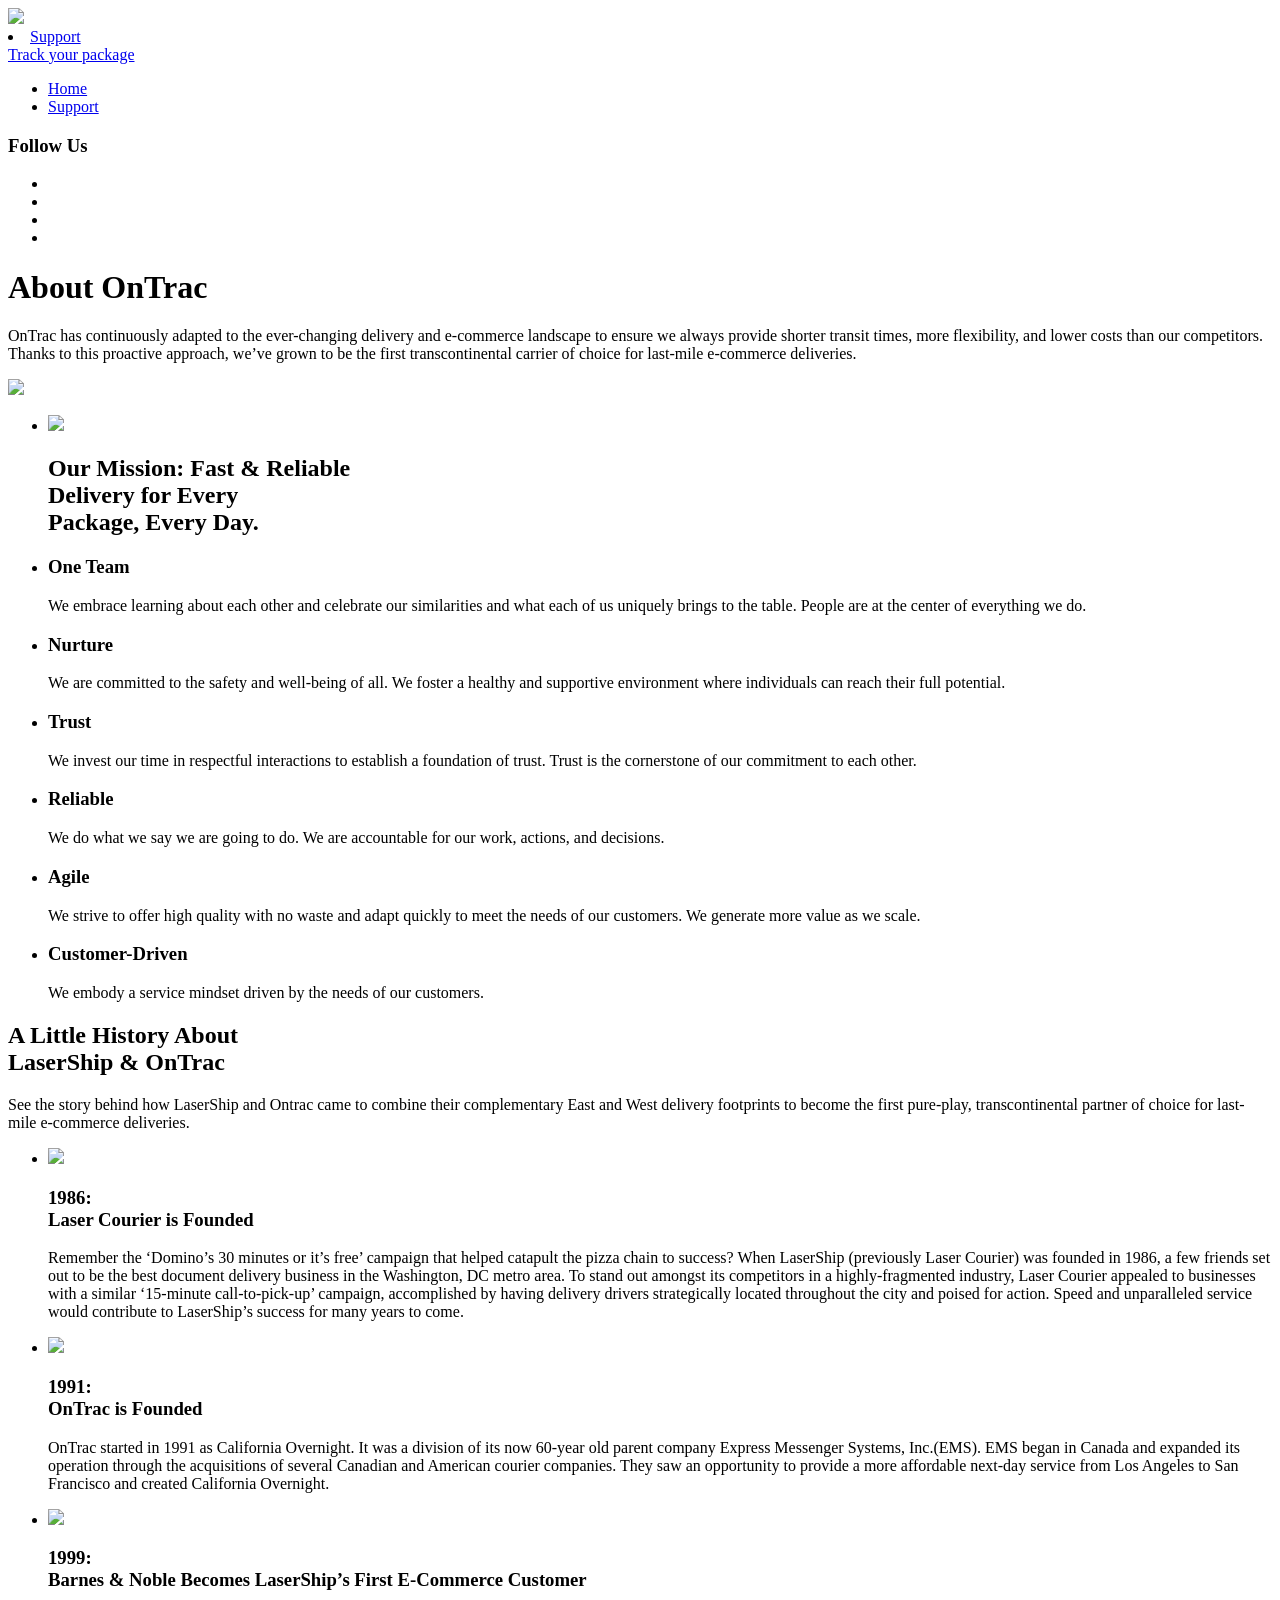
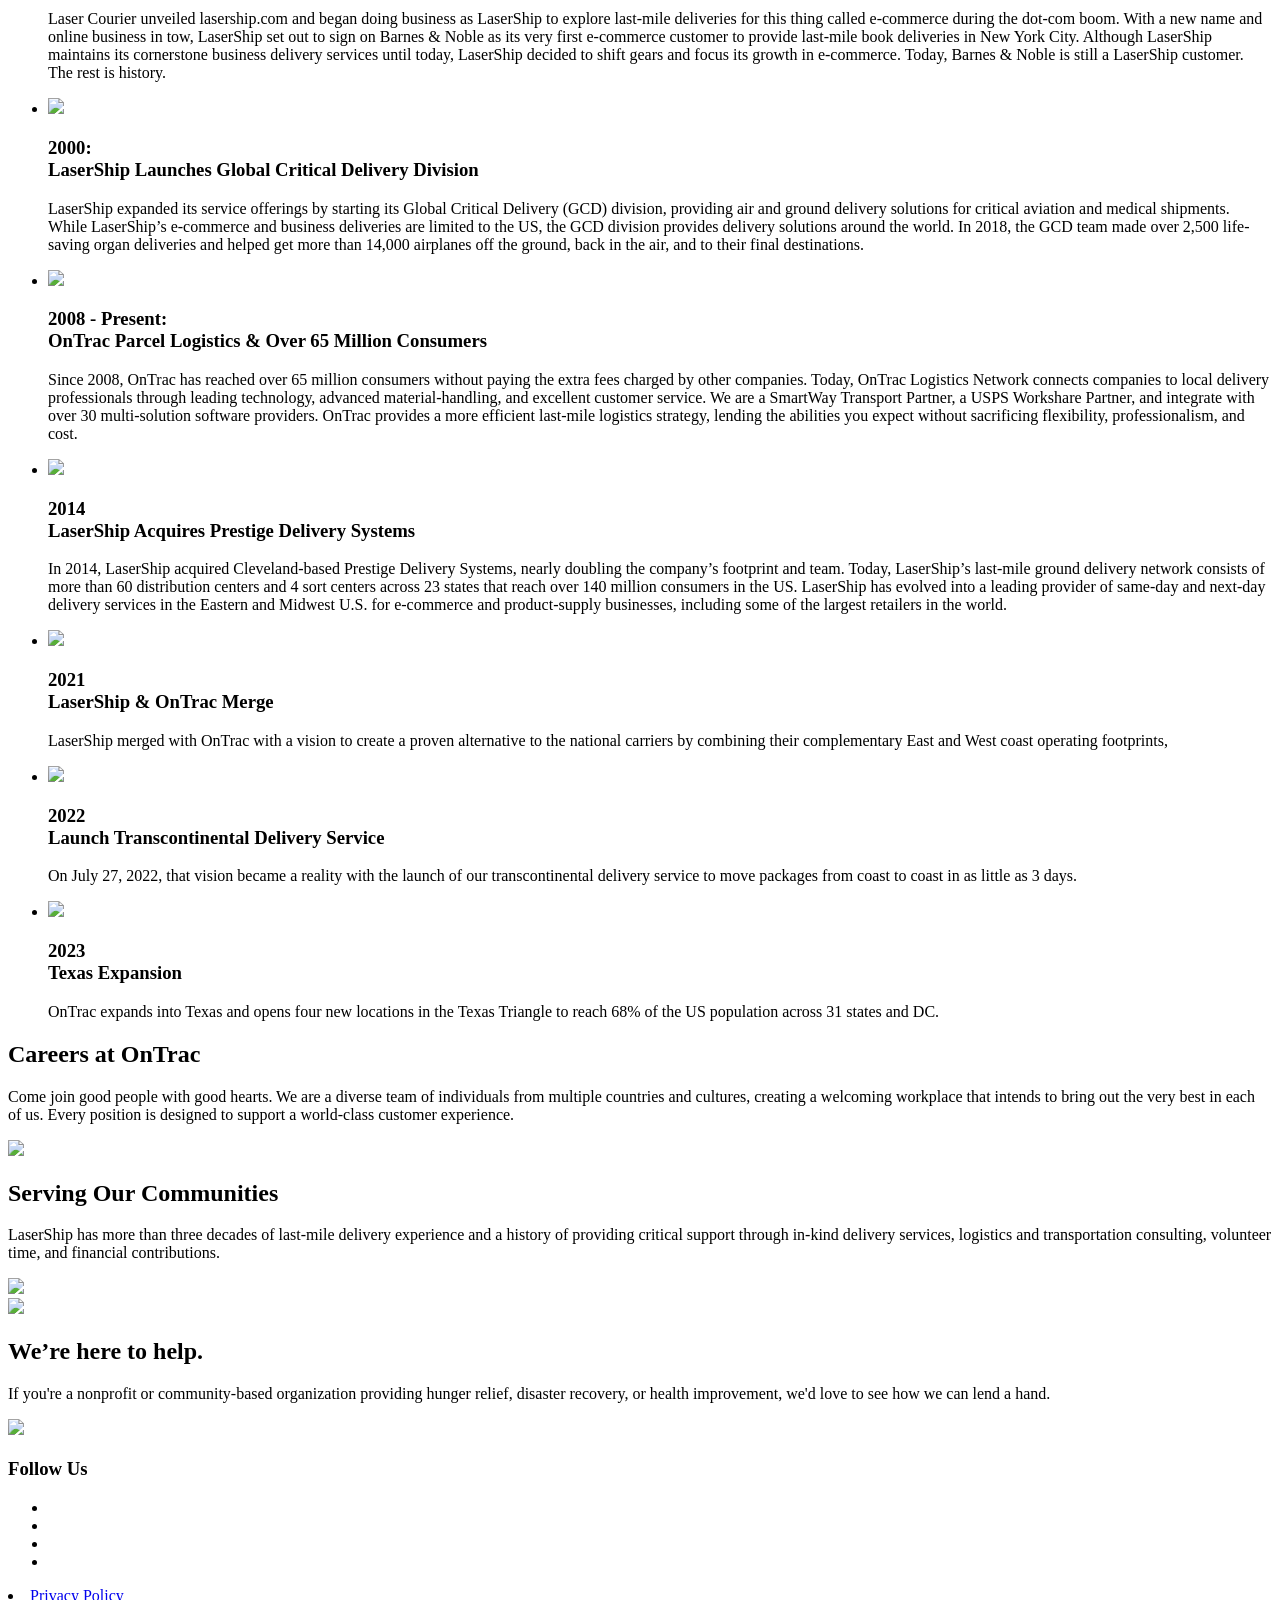
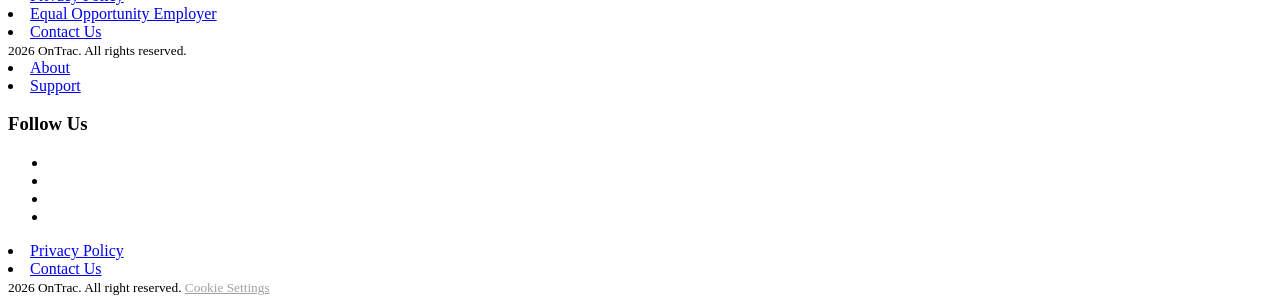
==== about/index.html @ ff516fda "Add files via upload" ====
<!DOCTYPE html>

<html class="no-js" lang="en-US">


<!-- Mirrored from www.ontrac.com/about/ by HTTrack Website Copier/3.x [XR&CO'2014], Thu, 06 Nov 2025 18:12:25 GMT -->
<!-- Added by HTTrack --><meta http-equiv="content-type" content="text/html;charset=UTF-8" /><!-- /Added by HTTrack -->
<head>
  

  <!-- Google Tag Manager New -->
  <script>
  (function(w, d, s, l, i) {
    w[l] = w[l] || [];
    w[l].push({
      'gtm.start': new Date().getTime(),
      event: 'gtm.js'
    });
    var f = d.getElementsByTagName(s)[0],
      j = d.createElement(s),
      dl = l != 'dataLayer' ? '&l=' + l : '';
    j.async = true;
    j.src =
      '../../www.googletagmanager.com/gtm5445.html?id=' + i + dl;
    f.parentNode.insertBefore(j, f);
  })(window, document, 'script', 'dataLayer', 'GTM-WTJJ36S');
  </script>
  <!-- End Google Tag Manager -->

<!-- Google Analytics tag Legacy(gtag.js) -->
  <script async src="https://www.googletagmanager.com/gtag/js?id=G-CFXV3ETGT0"></script>
  <script>
  window.dataLayer = window.dataLayer || [];

  function gtag() {
    dataLayer.push(arguments);
  }
  gtag('js', new Date());

  gtag('config', 'G-CFXV3ETGT0');
  </script>

<!-- end GA tag -->

  <!-- remove old Gtag -->
  <!-- Google tag New (gtag.js) -->
  <!-- <script async src="https://www.googletagmanager.com/gtag/js?id=AW-1006105177"></script>
  <script>
  window.dataLayer = window.dataLayer || [];

  function gtag() {
    dataLayer.push(arguments);
  }
  gtag('js', new Date());

  gtag('config', 'AW-1006105177');
  </script> -->

  <meta charset="UTF-8">
  <meta property="og:type" content="website" />
  <meta name="viewport" content="width=device-width, initial-scale=1.0">
  <link rel="profile" href="https://gmpg.org/xfn/11">

  <link rel="stylesheet"
    href="../wp-content/themes/ontrac/assets/style0aa3.css?v=20251106180810">
    <!-- <title>
    OnTrac  </title> -->
  
  <meta property="og:title" content="OnTrac">
  <meta property="og:url" content="" />
  <meta property="og:site_name" content="OnTrac" />
  <meta property="og:image" content="https://www.ontrac.com/wp-content/themes/ontrac/assets/images/ogp.jpg">
  <link rel="shortcut icon" type="image/png" href="../wp-content/themes/ontrac/assets/images/favicon.png" />

  <meta name='robots' content='index, follow, max-image-preview:large, max-snippet:-1, max-video-preview:-1' />
	<style>img:is([sizes="auto" i], [sizes^="auto," i]) { contain-intrinsic-size: 3000px 1500px }</style>
	
	<!-- This site is optimized with the Yoast SEO plugin v22.4 - https://yoast.com/wordpress/plugins/seo/ -->
	<title>About OnTrac, the Leader in Last-Mile E-Commerce Delivery | OnTrac</title>
	<meta name="description" content="Learn more about OnTrac, the leader in last-mile residential e-commerce delivery solutions for retailers who want faster delivery times and lower costs." />
	<link rel="canonical" href="index.html" />
	<meta property="og:locale" content="en_US" />
	<meta property="og:type" content="article" />
	<meta property="og:title" content="About OnTrac, the Leader in Last-Mile E-Commerce Delivery | OnTrac" />
	<meta property="og:description" content="Learn more about OnTrac, the leader in last-mile residential e-commerce delivery solutions for retailers who want faster delivery times and lower costs." />
	<meta property="og:url" content="https://www.ontrac.com/about/" />
	<meta property="og:site_name" content="OnTrac" />
	<meta property="article:modified_time" content="2024-06-24T17:37:32+00:00" />
	<meta name="twitter:card" content="summary_large_image" />
	<script type="application/ld+json" class="yoast-schema-graph">{"@context":"https://schema.org","@graph":[{"@type":"WebPage","@id":"https://www.ontrac.com/about/","url":"https://www.ontrac.com/about/","name":"About OnTrac, the Leader in Last-Mile E-Commerce Delivery | OnTrac","isPartOf":{"@id":"https://www.ontrac.com/#website"},"datePublished":"2023-02-28T02:55:37+00:00","dateModified":"2024-06-24T17:37:32+00:00","description":"Learn more about OnTrac, the leader in last-mile residential e-commerce delivery solutions for retailers who want faster delivery times and lower costs.","inLanguage":"en-US","potentialAction":[{"@type":"ReadAction","target":["https://www.ontrac.com/about/"]}]},{"@type":"WebSite","@id":"https://www.ontrac.com/#website","url":"https://www.ontrac.com/","name":"OnTrac","description":"On Time. On Point. OnTrac.","publisher":{"@id":"https://www.ontrac.com/#organization"},"potentialAction":[{"@type":"SearchAction","target":{"@type":"EntryPoint","urlTemplate":"https://www.ontrac.com/?s={search_term_string}"},"query-input":"required name=search_term_string"}],"inLanguage":"en-US"},{"@type":"Organization","@id":"https://www.ontrac.com/#organization","name":"OnTrac","url":"https://www.ontrac.com/","logo":{"@type":"ImageObject","inLanguage":"en-US","@id":"https://www.ontrac.com/#/schema/logo/image/","url":"https://www.ontrac.com/wp-content/uploads/2023/03/cropped-wordmark_black-red.png","contentUrl":"https://www.ontrac.com/wp-content/uploads/2023/03/cropped-wordmark_black-red.png","width":946,"height":232,"caption":"OnTrac"},"image":{"@id":"https://www.ontrac.com/#/schema/logo/image/"}}]}</script>
	<!-- / Yoast SEO plugin. -->


<link rel="alternate" type="application/rss+xml" title="OnTrac &raquo; Feed" href="../feed/index.html" />
<link rel="alternate" type="application/rss+xml" title="OnTrac &raquo; Comments Feed" href="../comments/feed/index.html" />
<script>
window._wpemojiSettings = {"baseUrl":"https:\/\/s.w.org\/images\/core\/emoji\/16.0.1\/72x72\/","ext":".png","svgUrl":"https:\/\/s.w.org\/images\/core\/emoji\/16.0.1\/svg\/","svgExt":".svg","source":{"concatemoji":"https:\/\/www.ontrac.com\/wp-includes\/js\/wp-emoji-release.min.js?ver=6.8.2"}};
/*! This file is auto-generated */
!function(s,n){var o,i,e;function c(e){try{var t={supportTests:e,timestamp:(new Date).valueOf()};sessionStorage.setItem(o,JSON.stringify(t))}catch(e){}}function p(e,t,n){e.clearRect(0,0,e.canvas.width,e.canvas.height),e.fillText(t,0,0);var t=new Uint32Array(e.getImageData(0,0,e.canvas.width,e.canvas.height).data),a=(e.clearRect(0,0,e.canvas.width,e.canvas.height),e.fillText(n,0,0),new Uint32Array(e.getImageData(0,0,e.canvas.width,e.canvas.height).data));return t.every(function(e,t){return e===a[t]})}function u(e,t){e.clearRect(0,0,e.canvas.width,e.canvas.height),e.fillText(t,0,0);for(var n=e.getImageData(16,16,1,1),a=0;a<n.data.length;a++)if(0!==n.data[a])return!1;return!0}function f(e,t,n,a){switch(t){case"flag":return n(e,"\ud83c\udff3\ufe0f\u200d\u26a7\ufe0f","\ud83c\udff3\ufe0f\u200b\u26a7\ufe0f")?!1:!n(e,"\ud83c\udde8\ud83c\uddf6","\ud83c\udde8\u200b\ud83c\uddf6")&&!n(e,"\ud83c\udff4\udb40\udc67\udb40\udc62\udb40\udc65\udb40\udc6e\udb40\udc67\udb40\udc7f","\ud83c\udff4\u200b\udb40\udc67\u200b\udb40\udc62\u200b\udb40\udc65\u200b\udb40\udc6e\u200b\udb40\udc67\u200b\udb40\udc7f");case"emoji":return!a(e,"\ud83e\udedf")}return!1}function g(e,t,n,a){var r="undefined"!=typeof WorkerGlobalScope&&self instanceof WorkerGlobalScope?new OffscreenCanvas(300,150):s.createElement("canvas"),o=r.getContext("2d",{willReadFrequently:!0}),i=(o.textBaseline="top",o.font="600 32px Arial",{});return e.forEach(function(e){i[e]=t(o,e,n,a)}),i}function t(e){var t=s.createElement("script");t.src=e,t.defer=!0,s.head.appendChild(t)}"undefined"!=typeof Promise&&(o="wpEmojiSettingsSupports",i=["flag","emoji"],n.supports={everything:!0,everythingExceptFlag:!0},e=new Promise(function(e){s.addEventListener("DOMContentLoaded",e,{once:!0})}),new Promise(function(t){var n=function(){try{var e=JSON.parse(sessionStorage.getItem(o));if("object"==typeof e&&"number"==typeof e.timestamp&&(new Date).valueOf()<e.timestamp+604800&&"object"==typeof e.supportTests)return e.supportTests}catch(e){}return null}();if(!n){if("undefined"!=typeof Worker&&"undefined"!=typeof OffscreenCanvas&&"undefined"!=typeof URL&&URL.createObjectURL&&"undefined"!=typeof Blob)try{var e="postMessage("+g.toString()+"("+[JSON.stringify(i),f.toString(),p.toString(),u.toString()].join(",")+"));",a=new Blob([e],{type:"text/javascript"}),r=new Worker(URL.createObjectURL(a),{name:"wpTestEmojiSupports"});return void(r.onmessage=function(e){c(n=e.data),r.terminate(),t(n)})}catch(e){}c(n=g(i,f,p,u))}t(n)}).then(function(e){for(var t in e)n.supports[t]=e[t],n.supports.everything=n.supports.everything&&n.supports[t],"flag"!==t&&(n.supports.everythingExceptFlag=n.supports.everythingExceptFlag&&n.supports[t]);n.supports.everythingExceptFlag=n.supports.everythingExceptFlag&&!n.supports.flag,n.DOMReady=!1,n.readyCallback=function(){n.DOMReady=!0}}).then(function(){return e}).then(function(){var e;n.supports.everything||(n.readyCallback(),(e=n.source||{}).concatemoji?t(e.concatemoji):e.wpemoji&&e.twemoji&&(t(e.twemoji),t(e.wpemoji)))}))}((window,document),window._wpemojiSettings);
</script>
<style id='wp-emoji-styles-inline-css'>

	img.wp-smiley, img.emoji {
		display: inline !important;
		border: none !important;
		box-shadow: none !important;
		height: 1em !important;
		width: 1em !important;
		margin: 0 0.07em !important;
		vertical-align: -0.1em !important;
		background: none !important;
		padding: 0 !important;
	}
</style>
<style id='classic-theme-styles-inline-css'>
/*! This file is auto-generated */
.wp-block-button__link{color:#fff;background-color:#32373c;border-radius:9999px;box-shadow:none;text-decoration:none;padding:calc(.667em + 2px) calc(1.333em + 2px);font-size:1.125em}.wp-block-file__button{background:#32373c;color:#fff;text-decoration:none}
</style>
<style id='global-styles-inline-css'>
:root{--wp--preset--aspect-ratio--square: 1;--wp--preset--aspect-ratio--4-3: 4/3;--wp--preset--aspect-ratio--3-4: 3/4;--wp--preset--aspect-ratio--3-2: 3/2;--wp--preset--aspect-ratio--2-3: 2/3;--wp--preset--aspect-ratio--16-9: 16/9;--wp--preset--aspect-ratio--9-16: 9/16;--wp--preset--color--black: #000000;--wp--preset--color--cyan-bluish-gray: #abb8c3;--wp--preset--color--white: #ffffff;--wp--preset--color--pale-pink: #f78da7;--wp--preset--color--vivid-red: #cf2e2e;--wp--preset--color--luminous-vivid-orange: #ff6900;--wp--preset--color--luminous-vivid-amber: #fcb900;--wp--preset--color--light-green-cyan: #7bdcb5;--wp--preset--color--vivid-green-cyan: #00d084;--wp--preset--color--pale-cyan-blue: #8ed1fc;--wp--preset--color--vivid-cyan-blue: #0693e3;--wp--preset--color--vivid-purple: #9b51e0;--wp--preset--color--accent: #cd2653;--wp--preset--color--primary: #000000;--wp--preset--color--secondary: #6d6d6d;--wp--preset--color--subtle-background: #dcd7ca;--wp--preset--color--background: #f5efe0;--wp--preset--gradient--vivid-cyan-blue-to-vivid-purple: linear-gradient(135deg,rgba(6,147,227,1) 0%,rgb(155,81,224) 100%);--wp--preset--gradient--light-green-cyan-to-vivid-green-cyan: linear-gradient(135deg,rgb(122,220,180) 0%,rgb(0,208,130) 100%);--wp--preset--gradient--luminous-vivid-amber-to-luminous-vivid-orange: linear-gradient(135deg,rgba(252,185,0,1) 0%,rgba(255,105,0,1) 100%);--wp--preset--gradient--luminous-vivid-orange-to-vivid-red: linear-gradient(135deg,rgba(255,105,0,1) 0%,rgb(207,46,46) 100%);--wp--preset--gradient--very-light-gray-to-cyan-bluish-gray: linear-gradient(135deg,rgb(238,238,238) 0%,rgb(169,184,195) 100%);--wp--preset--gradient--cool-to-warm-spectrum: linear-gradient(135deg,rgb(74,234,220) 0%,rgb(151,120,209) 20%,rgb(207,42,186) 40%,rgb(238,44,130) 60%,rgb(251,105,98) 80%,rgb(254,248,76) 100%);--wp--preset--gradient--blush-light-purple: linear-gradient(135deg,rgb(255,206,236) 0%,rgb(152,150,240) 100%);--wp--preset--gradient--blush-bordeaux: linear-gradient(135deg,rgb(254,205,165) 0%,rgb(254,45,45) 50%,rgb(107,0,62) 100%);--wp--preset--gradient--luminous-dusk: linear-gradient(135deg,rgb(255,203,112) 0%,rgb(199,81,192) 50%,rgb(65,88,208) 100%);--wp--preset--gradient--pale-ocean: linear-gradient(135deg,rgb(255,245,203) 0%,rgb(182,227,212) 50%,rgb(51,167,181) 100%);--wp--preset--gradient--electric-grass: linear-gradient(135deg,rgb(202,248,128) 0%,rgb(113,206,126) 100%);--wp--preset--gradient--midnight: linear-gradient(135deg,rgb(2,3,129) 0%,rgb(40,116,252) 100%);--wp--preset--font-size--small: 18px;--wp--preset--font-size--medium: 20px;--wp--preset--font-size--large: 26.25px;--wp--preset--font-size--x-large: 42px;--wp--preset--font-size--normal: 21px;--wp--preset--font-size--larger: 32px;--wp--preset--spacing--20: 0.44rem;--wp--preset--spacing--30: 0.67rem;--wp--preset--spacing--40: 1rem;--wp--preset--spacing--50: 1.5rem;--wp--preset--spacing--60: 2.25rem;--wp--preset--spacing--70: 3.38rem;--wp--preset--spacing--80: 5.06rem;--wp--preset--shadow--natural: 6px 6px 9px rgba(0, 0, 0, 0.2);--wp--preset--shadow--deep: 12px 12px 50px rgba(0, 0, 0, 0.4);--wp--preset--shadow--sharp: 6px 6px 0px rgba(0, 0, 0, 0.2);--wp--preset--shadow--outlined: 6px 6px 0px -3px rgba(255, 255, 255, 1), 6px 6px rgba(0, 0, 0, 1);--wp--preset--shadow--crisp: 6px 6px 0px rgba(0, 0, 0, 1);}:where(.is-layout-flex){gap: 0.5em;}:where(.is-layout-grid){gap: 0.5em;}body .is-layout-flex{display: flex;}.is-layout-flex{flex-wrap: wrap;align-items: center;}.is-layout-flex > :is(*, div){margin: 0;}body .is-layout-grid{display: grid;}.is-layout-grid > :is(*, div){margin: 0;}:where(.wp-block-columns.is-layout-flex){gap: 2em;}:where(.wp-block-columns.is-layout-grid){gap: 2em;}:where(.wp-block-post-template.is-layout-flex){gap: 1.25em;}:where(.wp-block-post-template.is-layout-grid){gap: 1.25em;}.has-black-color{color: var(--wp--preset--color--black) !important;}.has-cyan-bluish-gray-color{color: var(--wp--preset--color--cyan-bluish-gray) !important;}.has-white-color{color: var(--wp--preset--color--white) !important;}.has-pale-pink-color{color: var(--wp--preset--color--pale-pink) !important;}.has-vivid-red-color{color: var(--wp--preset--color--vivid-red) !important;}.has-luminous-vivid-orange-color{color: var(--wp--preset--color--luminous-vivid-orange) !important;}.has-luminous-vivid-amber-color{color: var(--wp--preset--color--luminous-vivid-amber) !important;}.has-light-green-cyan-color{color: var(--wp--preset--color--light-green-cyan) !important;}.has-vivid-green-cyan-color{color: var(--wp--preset--color--vivid-green-cyan) !important;}.has-pale-cyan-blue-color{color: var(--wp--preset--color--pale-cyan-blue) !important;}.has-vivid-cyan-blue-color{color: var(--wp--preset--color--vivid-cyan-blue) !important;}.has-vivid-purple-color{color: var(--wp--preset--color--vivid-purple) !important;}.has-black-background-color{background-color: var(--wp--preset--color--black) !important;}.has-cyan-bluish-gray-background-color{background-color: var(--wp--preset--color--cyan-bluish-gray) !important;}.has-white-background-color{background-color: var(--wp--preset--color--white) !important;}.has-pale-pink-background-color{background-color: var(--wp--preset--color--pale-pink) !important;}.has-vivid-red-background-color{background-color: var(--wp--preset--color--vivid-red) !important;}.has-luminous-vivid-orange-background-color{background-color: var(--wp--preset--color--luminous-vivid-orange) !important;}.has-luminous-vivid-amber-background-color{background-color: var(--wp--preset--color--luminous-vivid-amber) !important;}.has-light-green-cyan-background-color{background-color: var(--wp--preset--color--light-green-cyan) !important;}.has-vivid-green-cyan-background-color{background-color: var(--wp--preset--color--vivid-green-cyan) !important;}.has-pale-cyan-blue-background-color{background-color: var(--wp--preset--color--pale-cyan-blue) !important;}.has-vivid-cyan-blue-background-color{background-color: var(--wp--preset--color--vivid-cyan-blue) !important;}.has-vivid-purple-background-color{background-color: var(--wp--preset--color--vivid-purple) !important;}.has-black-border-color{border-color: var(--wp--preset--color--black) !important;}.has-cyan-bluish-gray-border-color{border-color: var(--wp--preset--color--cyan-bluish-gray) !important;}.has-white-border-color{border-color: var(--wp--preset--color--white) !important;}.has-pale-pink-border-color{border-color: var(--wp--preset--color--pale-pink) !important;}.has-vivid-red-border-color{border-color: var(--wp--preset--color--vivid-red) !important;}.has-luminous-vivid-orange-border-color{border-color: var(--wp--preset--color--luminous-vivid-orange) !important;}.has-luminous-vivid-amber-border-color{border-color: var(--wp--preset--color--luminous-vivid-amber) !important;}.has-light-green-cyan-border-color{border-color: var(--wp--preset--color--light-green-cyan) !important;}.has-vivid-green-cyan-border-color{border-color: var(--wp--preset--color--vivid-green-cyan) !important;}.has-pale-cyan-blue-border-color{border-color: var(--wp--preset--color--pale-cyan-blue) !important;}.has-vivid-cyan-blue-border-color{border-color: var(--wp--preset--color--vivid-cyan-blue) !important;}.has-vivid-purple-border-color{border-color: var(--wp--preset--color--vivid-purple) !important;}.has-vivid-cyan-blue-to-vivid-purple-gradient-background{background: var(--wp--preset--gradient--vivid-cyan-blue-to-vivid-purple) !important;}.has-light-green-cyan-to-vivid-green-cyan-gradient-background{background: var(--wp--preset--gradient--light-green-cyan-to-vivid-green-cyan) !important;}.has-luminous-vivid-amber-to-luminous-vivid-orange-gradient-background{background: var(--wp--preset--gradient--luminous-vivid-amber-to-luminous-vivid-orange) !important;}.has-luminous-vivid-orange-to-vivid-red-gradient-background{background: var(--wp--preset--gradient--luminous-vivid-orange-to-vivid-red) !important;}.has-very-light-gray-to-cyan-bluish-gray-gradient-background{background: var(--wp--preset--gradient--very-light-gray-to-cyan-bluish-gray) !important;}.has-cool-to-warm-spectrum-gradient-background{background: var(--wp--preset--gradient--cool-to-warm-spectrum) !important;}.has-blush-light-purple-gradient-background{background: var(--wp--preset--gradient--blush-light-purple) !important;}.has-blush-bordeaux-gradient-background{background: var(--wp--preset--gradient--blush-bordeaux) !important;}.has-luminous-dusk-gradient-background{background: var(--wp--preset--gradient--luminous-dusk) !important;}.has-pale-ocean-gradient-background{background: var(--wp--preset--gradient--pale-ocean) !important;}.has-electric-grass-gradient-background{background: var(--wp--preset--gradient--electric-grass) !important;}.has-midnight-gradient-background{background: var(--wp--preset--gradient--midnight) !important;}.has-small-font-size{font-size: var(--wp--preset--font-size--small) !important;}.has-medium-font-size{font-size: var(--wp--preset--font-size--medium) !important;}.has-large-font-size{font-size: var(--wp--preset--font-size--large) !important;}.has-x-large-font-size{font-size: var(--wp--preset--font-size--x-large) !important;}
:where(.wp-block-post-template.is-layout-flex){gap: 1.25em;}:where(.wp-block-post-template.is-layout-grid){gap: 1.25em;}
:where(.wp-block-columns.is-layout-flex){gap: 2em;}:where(.wp-block-columns.is-layout-grid){gap: 2em;}
:root :where(.wp-block-pullquote){font-size: 1.5em;line-height: 1.6;}
</style>
<link rel='stylesheet' id='contact-form-7-css' href='../wp-content/plugins/contact-form-7/includes/css/styles7404.css?ver=5.9.3' media='all' />
<link rel='stylesheet' id='wpcf7-redirect-script-frontend-css' href='../wp-content/plugins/wpcf7-redirect/build/assets/frontend-script413f.css?ver=2c532d7e2be36f6af233' media='all' />
<script src="../wp-includes/js/jquery/jquery.minf43b.js?ver=3.7.1" id="jquery-core-js"></script>
<script src="../wp-includes/js/jquery/jquery-migrate.min5589.js?ver=3.4.1" id="jquery-migrate-js"></script>
<link rel="https://api.w.org/" href="../wp-json/index.html" /><link rel="alternate" title="JSON" type="application/json" href="../wp-json/wp/v2/pages/444.json" /><link rel="EditURI" type="application/rsd+xml" title="RSD" href="../xmlrpc0db0.html?rsd" />
<meta name="generator" content="WordPress 6.8.2" />
<link rel='shortlink' href='../indexb284.html?p=444' />
<link rel="alternate" title="oEmbed (JSON)" type="application/json+oembed" href="../wp-json/oembed/1.0/embed6c81.json?url=https%3A%2F%2Fwww.ontrac.com%2Fabout%2F" />
<link rel="alternate" title="oEmbed (XML)" type="text/xml+oembed" href="../wp-json/oembed/1.0/embed2446?url=https%3A%2F%2Fwww.ontrac.com%2Fabout%2F&amp;format=xml" />
	<script>document.documentElement.className = document.documentElement.className.replace( 'no-js', 'js' );</script>
	<link rel="icon" href="../wp-content/uploads/2023/03/cropped-cropped-faviconArtboard-1-32x32.png" sizes="32x32" />
<link rel="icon" href="../wp-content/uploads/2023/03/cropped-cropped-faviconArtboard-1-192x192.png" sizes="192x192" />
<link rel="apple-touch-icon" href="../wp-content/uploads/2023/03/cropped-cropped-faviconArtboard-1-180x180.png" />
<meta name="msapplication-TileImage" content="https://www.ontrac.com/wp-content/uploads/2023/03/cropped-cropped-faviconArtboard-1-270x270.png" />
		<style id="wp-custom-css">
			/* button for blog posts */
.np-btn {
	display:inline-block;
	background:#d22730;
	padding:15px 50px;
	border-radius:33px;
	color:#fff;
	line-height:1.4;
	font-size:16px; 
	font-weight:300; 
	transition: all 0.3s; 
	border:none; 
}

.np-btn:hover {
	background-color:#101820; 
	padding:15px 50px !important ;
	border-radius:33px;
	line-height:1.4;
	font-size:16px
}

.np-btn:focus {
	display:inline-block;
	background:#d22730;
	padding:15px 50px;
	border-radius:33px;
	color:#fff;
	line-height:1.4;
	font-size:16px; 
	font-weight:300; 
	transition: all 0.3s; 
	border:none; 

}

.ingr-btn {
	background: #101820 !important;
}

.ingr-btn:hover {
	background-color: #d22730 !important;
}


.contact-form__row--textarea {
	margin-bottom: 0px !important;
}



.contactsource label{
margin-left: -20px;
	
}

.contactsource {
	padding-top: 10px;
	padding-bottom: 30px;
}

hr {
border-width: 2px;
border-color: #d22730;
}

[type="submit"] {
	background-color: #d22730 !important; }

/* begin css for CSS LP */
.CSSHero {
	width: 40%;
	margin-top: 40px;
}

@media screen and (max-width: 600px) {
.CSSHero {
	width: 100%;
	}
	}

.cssIntro {
	width: 100%;
	margin: 0 0%;
}

.cssIntroSub {
	font-size: 1.4em;
}

.threeCards{
	width: 100%;
  display: flex;
}

.cardOne, .cardTwo, .cardThree{
	padding-left: 10px;
	padding-right: 10px;
	padding-bottom: 15px;
	margin: 5px;
	float: left;
	background-color: white;
	flex: 1;

}

@media screen and (max-width: 600px) {
  .threeCards, .cardOne, .cardTwo, .cardThree{
    width: 100%;
		padding-left: 5px;
		padding-right: 5px;
		padding-bottom: 15px;
		display: inline-block !Important;
	
  }
}

.cardImage{
	margin-top: 50px;
width: 50% !important;

}
.cardTitle {
	font-size: 1.2em;
	padding: 0px !important;
	margin-top: 0px;
}

.cardText {
	font-size: .8em;
	/* float: left; */
	text-align: middle;
	padding-top: 5px;
	
}

.threeCardTitle {
	font-size: 2.5em;
	color:#d22730;
}

.cssTkys {
	text-align: center;
}

.agendaCard {
	background-color: rgba(0,0,0,0) !important;
	text-align: middle;
}

.agendaSub {
	font-size: .8em;

}

.cssHotelDetails {
font-size: .8em;
}

.agendaThreeCards {
	width: 100%;
	margin: 0 0%;
	
}

.cssPageTitle {
	font-size: 3em !important;
	color: #d22730;
	padding-top: 20px;
}

.agendacardtext {
	float: left;
	text-align: middle;
	font-size: .7em;

}

.agendadt {
	font-size: .9em;
	font-style: italic;
}

/* Hub LP CSS */

.HubHero {
	width: 100%;
	display: flex;
	padding-top: 35px;
}

.HubHeroL, .HubHeroR {
	float: left;
	flex: 1;
	padding: 20px;

}

.HubHeroL {
	width: 70%;
	padding-left: 10%;
}

.HubHeroR {
	width: 30%;
	padding-right: 10%;
}
@media screen and (max-width: 800px){
.HubHero, .HubHeroL, .HubHeroR {
    width: 100% !important;
		padding-left: 5px;
		padding-right: 5px;
		padding-bottom: 15px;
		display: block !important;
	
	} 
}

.HubHeroImg {
	width: 100%;
	padding: 20px;
}

@media screen and (max-width: 800px){
	.HubHeroImg {
		width: 40%;
	}
}

.HubBTN {
	margin-left: 0px !important;
	display: flex !important;
}

.HubClientBlock {
	margin-top: 75px;
	margin-bottom: 75px;
}
.HubClientBlockTitle {
	font-size: 2em;
	margin: 30px 0px;
}

.HubClientBlockDT {
	width: 70%;
	margin: 0 15%;
	color: #616a71;
	font-size: 1.3em;
	
}
.HubClientBar {
	display: flex;
	width: 100%;
	justify-content: center;
	margin: 20px 0px;
}

.HubClientLogo {
 flex: 1;
	display: inline-block;
	max-width: 150px;
	padding: 20px;
}

@media screen and (max-width: 800px){ .HubClientBar {
	display: block;
	width: 100%;
	margin-bottom: 100px;
	}
	}
	
@media screen and (max-width: 800px){ .HubClientLogo {
	padding: 0px;
	}
	}

.HubMapBlockTitle {
	font-size: 1.9em; 
	width: 90%; 
	margin: 0 5%;
}

@media screen and (max-width: 900px){
	.HubMapBlockTitle, .HubMapImg {
		width: 90% !important;
		margin: 0 5%;
	} }


.HubStatsBlock {
	display: flex;
	width: 100%;
	justify-content: middle;
	background-color: #d22730;
	padding: 5px;
	border-radius: 33px;
	margin-top: 0px;
	color: white;

}

.HubStatsOne, .HubStatsTwo, .HubStatsThree {
	flex: 1;
	padding: 10px;
}

@media screen and (max-width: 800px){
.HubStatsBlock, .HubStatsOne, .HubStatsTwo, .HubStatsThree {
	display: block;
	padding: 10px;
}
}

.HubStatsHL {
	font-size: 3em;
}

.HubStatsDT {
	font-size: 1em;
	padding-left: 5px;
	padding-right: 5px;
}

.HubStatsBlockOutter {
	background-color: #d22730;
	padding-top: 5%;
	padding-left: 5%;
	padding-right: 5%;
	color: white;
	border-radius: 33px;
}

.HubStatsBlockTitle {
	font-size: 1.3em;
}
@media screen and (max-width: 600px){
.HubLogosBlock, .HubLogosImg {
display: inline-block !important;
	width: 70% !important;
	margin: 0 15%;
	padding: 10px;
}
}


.HubVideoTitle{
	padding: 40px !important;
	font-size: 1.8em;
	width: 80%;
	margin: 0 10%;
	margin-top: 30px;
}

.HubVideoStrip {
	padding-bottom:56.25%;
	position:relative; 
	display:block; 
	width: 100%
} 

.HubVideoVideo {
position:absolute; 
	top:0; 
	left: 0;
	width: 80%;
	height: 80%;
	margin: 0 10%;
	border-radius: 33px;
	margin-bottom: 0px
}

.CompAdvBlock { 
	padding-top: 0px !important;
	margin-top: 0px !important;
}



.CompAdvTitle {
	font-size: 2em;
	width: 60%;
	margin: 0 20%;
}

.CompAdvDT {
	width: 70%;
	margin: 0 15%;
	margin-bottom: 40px;
	font-size: .9em;
}

.CompAdvCardRow {
	display: flex;
	width: 90%;
	margin: 0 5%;
	justify-content: center;
}

.CompAdvCard {
	flex: 1;
	Background-color: #f9f8f9;
	margin: 1%;
	padding: 1%;
	padding-top: 5%;
	padding-bottom: 5%;
	border-radius: 33px;
	text-align: center;
	
}

 .HubTestiCard:hover {
	translate: 0px -5px;
}


@media screen and (max-width: 800px){
	.CompAdvCardRow, .CompAdvCard {
		width: 100%;
		margin: 0;
		display: inline-block !important;
	}
}

.CompAdvIcon img{
	padding: 20px;
	width: 35%;
} 

.CompAdvIcon:hover {
	translate: 0px -5px;
}

@media screen and (max-width: 800px){ 
	.CompAdvIcon {
		width: 50%;
		margin: 0 25%;
	}
}

.CompAdvCardDT {
	font-size: .8em;
}

.OTAltBlock {
	width: 100% !important;
}

.HubTableTitle {
	margin-top: 50px;
	margin-bottom: 30px;
	font-size: 1.8em;
}
.HubTable {
	width: 100%;
	text-align: left;
	background-color: white;
	padding: 10px !important;	
	
}

.HubTRTH {
	border: 1px solid #d22730;
}
.HubTR {
	border: 1px solid #d9d9d9;
}

.HubTH1, .HubTH2, .HubTH3, .HubTH4, .HubTD1, .HubTD2, .HubTD3, .HubTD4 {
	padding: 25px;
}

.HubTH1, .HubTH2, .HubTH3, .HubTH4 {
	background-color: #d22730;
	color: white;
}

.HubTH1, .HubTD1 {
	width: 40%;
}


.HubTH2, .HubTH3, .HubTH4, .HubTD2, .HubTD3, .HubTD4 {
	text-align: center;
}

.HubTD2, .HubTD3, .HubTD4 {
	font-size: 1.3em;
	padding: 0px;
	width: 20%;
}

.HubTD1 {
	font-size: .9em !important;
}

.HubTD2 {
	background-color: #f9f9f9;
}

.HubFormWrapper {
	margin-top: 75px;
	text-align: left;
}

.HubDeliveryForm{
	width: 90%;
}


.HubSlidesTitle {
	font-size: 2em;
	width: 60%;
	margin: 0 20%;
}

.HubSlidesSubTitle {
width: 80%;
	margin: 0 10%;
}


.HubSlides {
width: 80%;
	margin: 0 10%;
}

.HubTestiTitle {
	font-size: 2em;
	padding-top: 50px;
}

.HubTestiDt {
	font-size: .8em;
	padding-bottom: 10px;
	width: 80%;
	margin: 0 10%;
}

.HubTestiCardRow {
	display: flex;
	width: 90%;
	margin: 0 5%;
	justify-content: center;
}

.HubTestiCard {
flex: 1;
	Background-color: #f9f8f9;
	margin: 2%;
	padding: 3%;
	border-radius: 33px;
	text-align: middle;
	border-color: #b1b2b3;
}


@media screen and (max-width: 800px){
	.HubTestiCardRow, .HubTestiCard{
		width: 100%;
		display: inline-block !important;
	}
}

.TestiTitle {
	color: #6C757D;
	text-align: middle;
	font-size: .8em;
}

.HubTestiCopy {
	font-size: .9em;
}

.icontextrow {
	width: 100%;
	display: flex;
	margin-top: 25px;
}

.icontextrowright {
	display: inline-block;
	width: 10%;
}

.icontextrowleft {
	width: 90%;
	padding-left: 5%;
}

.GCDCard {
	background-color: transparent !important;
	border-color: white;
	box-shadow: none;
	padding: 15px
}

.GCDCardTitle {
	color: #cc2027;
}

.GCDCardRow2 {
	width: 60%;
	margin-left: 20%;
	margin-right: 20%;
}

@media screen and (max-width: 800px){
	 .GCDCardRow2 {
		width: 100%;
		 margin: 0;
		display: inline-block !important;
	}
}


.GCDTesti {
	width: 70%;
	margin: 0 15%;
	text-align: left;
}

@media screen and (max-width: 800px) {
	.GCDTesti {
		width: 90%;
		margin: 0 5%;
	}
}
.GCDTestiImg {
	width: 15%;
}

@media screen and (max-width: 800px) {
	.GCDTestiImg {
		width: 35%;
	}
}

.GCDTestiName {
	font-size: 1.5em;
}


.gcd-selector {
	color: #101830;
}

.gcd-selector:hover {
	background-color: white;
}

@media (min-width: 576px) {
    .card-group.card-group-scroll {
        overflow-x: auto;
        flex-wrap: nowrap;
    }
}



.card-group.card-group-scroll > .card {
    flex-basis: 20%; 
	
} 

.clogo-card {
	max-width: 250px;
	visibility: visible; 
}

.card-group {
	visibility: visible !important;
}

.card-wrapper {
	display: flex;
	justify-content: center;
}


@media screen and (max-width: 768px) { #desktopCustomerCarousel {
display: none !important;
	}
}

@media screen and (min-width: 768px) {
	#mobileCustomerCarousel {
		display: none;
	}
}

@media screen and (max-width: 768px) { #heroButton {
	text-align: center;
	}
	
}

.peaktntmsg {
	text-align: center;
	width: 70%;
	margin: 0 15%;
	color: grey;
	
}


/* Partner Program */
@media screen and (max-width: 768px)
table.pptable {
	background-color: white;
	padding: 10% !Important;
	width: 80%;
	margin: 0 10%;
}

li.pptable {
	list-style-type: square !important;
	list-style-position: outside !important;
	padding-left: none !important;
	margin-left: none !important;
	color: #d22730;
}
	
th.pptable {
	padding: 0px !Important;
	margin-top: 0px !Important;
	padding-top: 0px !Important;
	justify-content: top !important;
}

.ppcategory {
padding-top: 25px;
	color: #d22730;
}

a:hover {
	color: #101820 !important;
}

.ppcatbgimg { 
	 background-image: url("../../ontrac.sirv.com/images/fastrac-FreightManagement.png");
}

.ppcatbgimg-2 { 
	 background-image: url("../../ontrac.sirv.com/images/fastrac-3PLs.png");
}

.ppcatbgimg-3 { 
	 background-image: url("../../ontrac.sirv.com/images/fastrac-Logistics%2bFulfillmentProviders.png");
}

.ppcatbigtitle {
	color: #ffffff;
	font-size: 2em;
}

hr {
  margin: 3rem 0rem !important;
  color: #d22730 !important;
}

.ppwhyjointitle {
	background-color: #d22730;
	padding-top: 20px;
	padding-bottom: 20px;
	color: white;
}

/* new DNO 10.22 */

.rspBTN {
	background-color: #d22730;
	font-size: 1em;
	padding: 20px;
	padding-top: 10px;
	padding-bottom: 10px;
}

.rspBTN:hover {
	background-color: white;
	color: #101820;
	font-size: 1em !important;
	padding: 20px !important;
	padding-top: 10px !important; 
	padding-bottom: 10px !important;
}


.driverSelectorIMGft {
	color: white !important;
	background-color: #d22730;
	padding-left: 15px; 
	padding-right: 15px;
}

/* .driverSelectorIMGft:hover {
	background-color: #101820;
} */


.driverSelectorIMG {
	color: white !important;
}

.driverSelectorIMG:hover {
	color: white !important; 
}


h1.card-title {
	font-size: 2.5em;
	line-height: 1.6em;
}

.card-img-overlay {
	padding: 50px !Important;
	line-height: 2em;
} 

#bigBigTitle {
	font-size: 2em !important;
	/* background-color: #d22730; */
	padding-left: 25px;
	padding-right: 25px;
	padding-bottom: 10px;
}

.driverSelectorSubText {
	text-align: center;
	font-size: 1.1em;
}


h1.bigBigTitle {
	font-size: 3em !important;
font-weight: 600;}

.pesco {
	text-align: center;
	color: #101820;
	font-weight: 500;
	padding-top: 0px !Important;
}

.servicecard:hover {
	background-color: #101820 !Important;
	color: white;
}

.servicebtn:hover {
	background-color: white;
	color: #d22730;
	font-weight: 900;
}

.altclr {
	background-color: white;
	color: #101820;
}

.altclr:hover {
	color: white;
}

#stospgrad {
	background-color: #101820;
	background-image: linear-gradient(to bottom right, #101820 , #b1b1b1);
}
		</style>
		  <META HTTP-EQUIV="Content-type" CONTENT="text/html; charset=UTF-8">

  <!-- Fontawesome CDN -->
  <script src="../../kit.fontawesome.com/ed3f05cfbd.html" crossorigin="anonymous"></script>

  <!-- Boostrap CDN -->
  <link rel="stylesheet" href="https://js.ontrac.com/v3/CSS/Bootstrap,5.3">
  <script async src="https://js.ontrac.com/v3/JS/Bootstrap,5.3"></script>
  <!-- Bootstrap overrides -->
  <link rel="stylesheet"
    href="../wp-content/themes/ontrac/assets/bootstrap.min0aa3.css?v=20251106180810">


  
  <link rel="stylesheet"
    href="../wp-content/themes/ontrac/assets/style0aa3.css?v=20251106180810">

  <script src="../../scripts.sirv.com/sirvjs/v3/sirv.js"></script>

  <!-- Google Search Console -->
  <meta name="google-site-verification" content="83kJ0QB8b0k3RkGOduZ3leA20y4j8OdNokso9gGB84E" />
  <!-- Ahrefs -->
  <meta name="ahrefs-site-verification" content="d6470b2f23dbf2942c9fa177eba6a01069af0e8d99468ab8a743666bd406f289">

  <script>
  (function(t, e, n, r, a) {
    var c, i = e[a] = e[a] || {
        init: function(t) {
          function e(t) {
            i[t] = function() {
              i.q.push([t, [].slice.call(arguments, 0)])
            }
          }
          var n, r;
          i.q = [],
            n = "addListener track".split(" ");
          for (r in n) e(n[r]);
          i.q.push(["init", [t || {}]])
        }
      },
      s = t.createElement(r);
    s.async = 1, s.src = n,
      c = t.getElementsByTagName(r)[0], c.parentNode.insertBefore(s, c)
  })(document, window, "../../www.formstack.com/js/fsa.js", "script", "FSATracker");

  FSATracker.init({
    "account": "585970",
    "endpoint": "https://www.formstack.com"
  });
  </script>


</head>

<body class="wp-singular page-template page-template-page-about page-template-page-about-php page page-id-444 wp-custom-logo wp-embed-responsive wp-theme-ontrac singular enable-search-modal missing-post-thumbnail has-no-pagination not-showing-comments show-avatars page-about footer-top-visible">

  <!-- Google Tag Manager (noscript) -->
  <noscript><iframe src="https://www.googletagmanager.com/ns.html?id=GTM-WTJJ36S" height="0" width="0"
      style="display:none;visibility:hidden"></iframe></noscript>
  <!-- End Google Tag Manager (noscript) -->

  <header class="header u-flex u-flex--center" id="js-header">
	<div class="l-container u-flex u-flex--center">
		<div class="lhs">
			<a href="../index.html">
				<img src="../wp-content/themes/ontrac/assets/images/logo.svg">
			</a>
		</div>
		<div class="middle">
			<div class="menu-header-menu-container"><li id="menu-item-348" class="menu-item menu-item-type-post_type menu-item-object-page menu-item-348"><a href="../support/index.html">Support</a></li>

</div>		</div>
		<div class="rhs">
			<a href="../tracking/index.html" class="button">Track <span>your package</span></a>
		</div>
	</div>
	<div class="header__hamburger js-header-content" id="js-toggle-menu">
		<span></span>
		<span></span>
		<span></span>
	</div>
</header>  <div class="menu" id="js-menu">
	<div class="menu__wrapper">
		<div class="menu__content">
			<div class="l-container">
				<nav class="menu__nav">
					<ul class="menu__list">
						<div class="menu-mobile-menu-container"><li id="menu-item-365" class="menu-item menu-item-type-post_type menu-item-object-page menu-item-home menu-item-365"><a href="../index.html">Home</a></li>
<li id="menu-item-358" class="menu-item menu-item-type-post_type menu-item-object-page menu-item-358"><a href="../support/index.html">Support</a></li>

</div>					</ul>
				</nav>
			</div>
		</div>
		<div class="menu__bottom">
			<h3>Follow Us</h3>
			<ul class="sns u-flex">
				<li class="sns__item sns__item--facebook">
					<a href="#" target="_blank">
						<i></i>
					</a>
				</li>
				<li class="sns__item sns__item--linkedin">
					<a href="#" target="_blank">
						<i></i>
					</a>
				</li>
				<li class="sns__item sns__item--twitter">
					<a href="#" target="_blank">
						<i></i>
					</a>
				</li>
				<li class="sns__item sns__item--youtube">
					<a href="#" target="_blank">
						<i></i>
					</a>
				</li>
			</ul>
		</div>
	</div>
</div>
<main class="l-about">
	<div class="eyecatch l-container u-flex u-flex--center"  id="js-eyecatch">
		<div class="lhs">
			<h1 class="js-hero-content">About OnTrac</h1>
			<p class="js-hero-content">OnTrac has continuously adapted to the ever-changing delivery and e-commerce landscape to ensure we always provide shorter transit times, more flexibility, and lower costs than our competitors. Thanks to this proactive approach, we’ve grown to be the first transcontinental carrier of choice for last-mile e-commerce deliveries.</p>
		</div>
		<div class="rhs">
			<img src="../wp-content/uploads/2023/03/About-AboutOnTrac.jpg" class="js-hero-extra">
			<img src="../wp-content/themes/ontrac/assets/images/sticker.png" class="js-hero-sticker" style="visibility: hidden;">
		</div>
	</div>
	<section class="l-about__why">
		<div class="l-container">
						<ul class="l-about__why-content u-flex">
				<li class="js-scroll-activate">
					<img src="../wp-content/themes/ontrac/assets/images/sticker.png">
					<h2 class="section-title">Our Mission: Fast & Reliable <br>Delivery for Every <br>Package, Every Day.</h2>
				</li>
								<li class="why-block js-scroll-activate">
					<i style="background-image: url(../wp-content/uploads/2024/06/MissionValues_OneTeam.png); ?>"></i>
					<h3>One Team</h3>
					<p><p>We embrace learning about each other and celebrate our similarities and what each of us uniquely brings to the table. People are at the center of everything we do.</p>
</p>
				</li>
								<li class="why-block js-scroll-activate">
					<i style="background-image: url(../wp-content/uploads/2024/06/MissionValues_Nurture.png); ?>"></i>
					<h3>Nurture</h3>
					<p><p>We are committed to the safety and well-being of all. We foster a healthy and supportive environment where individuals can reach their full potential.</p>
</p>
				</li>
								<li class="why-block js-scroll-activate">
					<i style="background-image: url(../wp-content/uploads/2024/06/MissionValues_Trust-04.png); ?>"></i>
					<h3>Trust</h3>
					<p><p>We invest our time in respectful interactions to establish a foundation of trust. Trust is the cornerstone of our commitment to each other.</p>
</p>
				</li>
								<li class="why-block js-scroll-activate">
					<i style="background-image: url(../wp-content/uploads/2024/06/MissionValues_Reliable.png); ?>"></i>
					<h3>Reliable</h3>
					<p><p>We do what we say we are going to do. We are accountable for our work, actions, and decisions.</p>
</p>
				</li>
								<li class="why-block js-scroll-activate">
					<i style="background-image: url(../wp-content/uploads/2024/06/MissionValues_Agile.png); ?>"></i>
					<h3>Agile</h3>
					<p><p>We strive to offer high quality with no waste and adapt quickly to meet the needs of our customers. We generate more value as we scale.</p>
</p>
				</li>
								<li class="why-block js-scroll-activate">
					<i style="background-image: url(../wp-content/uploads/2024/06/MissionValues_CustomerDriven.png); ?>"></i>
					<h3>Customer-Driven</h3>
					<p><p>We embody a service mindset driven by the needs of our customers.</p>
</p>
				</li>
							</ul>
					</div>
	</section>
	<section class="l-about__timeline">
		<div class="l-container">
			<h2 class="section-title js-scroll-activate">A Little History About <br>LaserShip & OnTrac</h2>
			<p>See the story behind how LaserShip and Ontrac came to combine their complementary East and West delivery footprints to become the first pure-play, transcontinental partner of choice for last-mile e-commerce deliveries.</p>
						<ul class="l-about__timeline-list">
								<li class="timeline-block u-flex js-scroll-activate js-scroll-activate--lined">
					<div class="lhs js-scroll-activate-line">
						<img src="../wp-content/uploads/2023/02/lasership.jpg">
					</div>
					<div class="rhs">
						<h3 class="section-title"><span>1986:</span> <br>Laser Courier is Founded</h3>
						<p>Remember the ‘Domino’s 30 minutes or it’s free’ campaign that helped catapult the pizza chain to success? When LaserShip (previously Laser Courier) was founded in 1986, a few friends set out to be the best document delivery business in the Washington, DC metro area. To stand out amongst its competitors in a highly-fragmented industry, Laser Courier appealed to businesses with a similar ‘15-minute call-to-pick-up’ campaign, accomplished by having delivery drivers strategically located throughout the city and poised for action. Speed and unparalleled service would contribute to LaserShip’s success for many years to come.</p>
					</div>
				</li>
								<li class="timeline-block u-flex js-scroll-activate js-scroll-activate--lined">
					<div class="lhs js-scroll-activate-line">
						<img src="../wp-content/uploads/2023/02/logo.svg">
					</div>
					<div class="rhs">
						<h3 class="section-title"><span>1991:</span> <br>OnTrac is Founded</h3>
						<p>OnTrac started in 1991 as California Overnight. It was a division of its now 60-year old parent company Express Messenger Systems, Inc.(EMS). EMS began in Canada and expanded its operation through the acquisitions of several Canadian and American courier companies. They saw an opportunity to provide a more affordable next-day service from Los Angeles to San Francisco and created California Overnight.</p>
					</div>
				</li>
								<li class="timeline-block u-flex js-scroll-activate js-scroll-activate--lined">
					<div class="lhs js-scroll-activate-line">
						<img src="../wp-content/uploads/2023/02/barnes.png">
					</div>
					<div class="rhs">
						<h3 class="section-title"><span>1999:</span> <br>Barnes & Noble Becomes LaserShip’s First E-Commerce Customer</h3>
						<p>Laser Courier unveiled lasership.com and began doing business as LaserShip to explore last-mile deliveries for this thing called e-commerce during the dot-com boom. With a new name and online business in tow, LaserShip set out to sign on Barnes & Noble as its very first e-commerce customer to provide last-mile book deliveries in New York City. Although LaserShip maintains its cornerstone business delivery services until today, LaserShip decided to shift gears and focus its growth in e-commerce. Today, Barnes & Noble is still a LaserShip customer. The rest is history.</p>
					</div>
				</li>
								<li class="timeline-block u-flex js-scroll-activate js-scroll-activate--lined">
					<div class="lhs js-scroll-activate-line">
						<img src="../wp-content/uploads/2023/03/LaserShip-Global-Critical-Delivery.png">
					</div>
					<div class="rhs">
						<h3 class="section-title"><span>2000:</span> <br>LaserShip Launches Global Critical Delivery Division</h3>
						<p>LaserShip expanded its service offerings by starting its Global Critical Delivery (GCD) division, providing air and ground delivery solutions for critical aviation and medical shipments. While LaserShip’s e-commerce and business deliveries are limited to the US, the GCD division provides delivery solutions around the world. In 2018, the GCD team made over 2,500 life-saving organ deliveries and helped get more than 14,000 airplanes off the ground, back in the air, and to their final destinations.</p>
					</div>
				</li>
								<li class="timeline-block u-flex js-scroll-activate js-scroll-activate--lined">
					<div class="lhs js-scroll-activate-line">
						<img src="../wp-content/uploads/2023/02/additional.png">
					</div>
					<div class="rhs">
						<h3 class="section-title"><span>2008 - Present:</span> <br>OnTrac Parcel Logistics & Over 65 Million Consumers</h3>
						<p>Since 2008, OnTrac has reached over 65 million consumers without paying the extra fees charged by other companies. Today, OnTrac Logistics Network connects companies to local delivery professionals through leading technology, advanced material-handling, and excellent customer service. We are a SmartWay Transport Partner, a USPS Workshare Partner, and integrate with over 30 multi-solution software providers. OnTrac provides a more efficient last-mile logistics strategy, lending the abilities you expect without sacrificing flexibility, professionalism, and cost.</p>
					</div>
				</li>
								<li class="timeline-block u-flex js-scroll-activate js-scroll-activate--lined">
					<div class="lhs js-scroll-activate-line">
						<img src="../wp-content/uploads/2023/03/LaserShip-Facility.jpg">
					</div>
					<div class="rhs">
						<h3 class="section-title"><span>2014</span> <br>LaserShip Acquires Prestige Delivery Systems</h3>
						<p>In 2014, LaserShip acquired Cleveland-based Prestige Delivery Systems, nearly doubling the company’s footprint and team. Today, LaserShip’s last-mile ground delivery network consists of more than 60 distribution centers and 4 sort centers across 23 states that reach over 140 million consumers in the US. LaserShip has evolved into a leading provider of same-day and next-day delivery services in the Eastern and Midwest U.S. for e-commerce and product-supply businesses, including some of the largest retailers in the world.</p>
					</div>
				</li>
								<li class="timeline-block u-flex js-scroll-activate js-scroll-activate--lined">
					<div class="lhs js-scroll-activate-line">
						<img src="../wp-content/uploads/2023/03/Dual-Branded-Logo.png">
					</div>
					<div class="rhs">
						<h3 class="section-title"><span>2021</span> <br>LaserShip & OnTrac Merge</h3>
						<p>LaserShip merged with OnTrac with a vision to create a proven alternative to the national carriers by combining their complementary East and West coast operating footprints,</p>
					</div>
				</li>
								<li class="timeline-block u-flex js-scroll-activate js-scroll-activate--lined">
					<div class="lhs js-scroll-activate-line">
						<img src="../wp-content/uploads/2023/03/Transcontinental-Delivery.png">
					</div>
					<div class="rhs">
						<h3 class="section-title"><span>2022</span> <br>Launch Transcontinental Delivery Service</h3>
						<p>On July 27, 2022, that vision became a reality with the launch of our transcontinental delivery service to move packages from coast to coast in as little as 3 days.</p>
					</div>
				</li>
								<li class="timeline-block u-flex js-scroll-activate js-scroll-activate--lined">
					<div class="lhs js-scroll-activate-line">
						<img src="../wp-content/uploads/2023/11/ontrac-adds-texas-to-service-area.png">
					</div>
					<div class="rhs">
						<h3 class="section-title"><span>2023</span> <br>Texas Expansion</h3>
						<p>OnTrac expands into Texas and opens four new locations in the Texas Triangle to reach 68% of the US population across 31 states and DC.</p>
					</div>
				</li>
							</ul>
					</div>
	</section>
	<section class="l-about__details">
       <div class="l-container u-flex">
                                                <div class="detail-block  u-flex u-flex--center js-scroll-activate">
                        <div class="lhs js-scroll-activate">
                            <h2 class="section-title">Careers at OnTrac</h2>
                            <p>Come join good people with good hearts. We are a diverse team of individuals from multiple countries and cultures, creating a welcoming workplace that intends to bring out the very best in each of us. Every position is designed to support a world-class customer experience.</p>
                        </div>
                        <div class="rhs js-image-reveal">
                            <img src="../wp-content/uploads/2023/03/About-Careers.jpg">
                        </div>
                   </div>
                                   <div class="detail-block detail-block--reversed u-flex u-flex--center js-scroll-activate">
                        <div class="lhs js-scroll-activate">
                            <h2 class="section-title">Serving Our Communities</h2>
                            <p>LaserShip has more than three decades of last-mile delivery experience and a history of providing critical support through in-kind delivery services, logistics and transportation consulting, volunteer time, and financial contributions.</p>
                        </div>
                        <div class="rhs js-image-reveal">
                            <img src="../wp-content/uploads/2023/03/About-AboutOnTrac-1.jpg">
                        </div>
                   </div>
                                  </div>
   </section>
	<div class="cta cta--1" id="js-cta-section">
	<img src="../wp-content/themes/ontrac/assets/images/sticker.png">
	
	<div class="l-container u-flex u-flex--center">
		<div class="cta__content">
							<h2 class="section-title">We’re here to help.</h2>
				<p>If you're a nonprofit or community-based organization providing hunger relief, disaster recovery, or health improvement, we'd love to see how we can lend a hand.</p>
					</div>
	</div>
</div></main>


<footer class="footer">
  <div class="l-container u-flex">
    <div class="lhs u-flex">
      <a href="../index.html">
        <img src="../wp-content/themes/ontrac/assets/images/logo.svg">
      </a>
      <div class="footer__sns u-show-pc u-hide-tb">
        <h3>Follow Us</h3>
        <ul class="sns u-flex">
          <li class="sns__item sns__item--facebook">
            <a href="#" target="_blank">
              <i></i>
            </a>
          </li>
          <li class="sns__item sns__item--linkedin">
            <a href="#" target="_blank">
              <i></i>
            </a>
          </li>
          <li class="sns__item sns__item--twitter">
            <a href="#" target="_blank">
              <i></i>
            </a>
          </li>
          <li class="sns__item sns__item--youtube">
            <a href="#" target="_blank">
              <i></i>
            </a>
          </li>
        </ul>
      </div>
      <div class="footer__left-bottom u-flex u-flex--left u-show-pc u-hide-tb">
        <div class="menu-footer-menu-legal-container"><li id="menu-item-92921" class="menu-item menu-item-type-post_type menu-item-object-page menu-item-92921"><a href="../privacy/index.html">Privacy Policy</a></li>
<li id="menu-item-96808" class="menu-item menu-item-type-post_type menu-item-object-page menu-item-96808"><a href="../eeoc/index.html">Equal Opportunity Employer</a></li>
<li id="menu-item-96807" class="menu-item menu-item-type-post_type menu-item-object-page menu-item-96807"><a href="../contact/index.html">Contact Us</a></li>
</div>        <small>2026 OnTrac. All rights reserved.</small>
        <!-- <small><a style="color:rgba(18, 18, 18, 0.4);text-decoration: underline;"
            id="cookie-settings-footer-mobile" href="#">Cookie Settings</a></small> -->
      </div>
    </div>
    <div class="rhs u-flex">
      <div class="lhs">
        
<li id="menu-item-92425" class="menu-item menu-item-type-post_type menu-item-object-page current-menu-item page_item page-item-444 current_page_item menu-item-92425"><a href="index.html" aria-current="page">About</a></li>

</div>      </div>
      <div class="rhs">
<li id="menu-item-99676" class="menu-item menu-item-type-post_type menu-item-object-page menu-item-99676"><a href="../support/index.html">Support</a></li>

</div>      </div>
    </div>
    <div class="footer__bottom u-show-tb">
      <div class="footer__sns">
        <h3>Follow Us</h3>
        <ul class="sns u-flex">
          <li class="sns__item sns__item--facebook">
            <a href="#" target="_blank">
              <i></i>
            </a>
          </li>
          <li class="sns__item sns__item--linkedin">
            <a href="#" target="_blank">
              <i></i>
            </a>
          </li>
          <li class="sns__item sns__item--twitter">
            <a href="#" target="_blank">
              <i></i>
            </a>
          </li>
          <li class="sns__item sns__item--youtube">
            <a href="#" target="_blank">
              <i></i>
            </a>
          </li>
        </ul>
      </div>
      <div class="footer__left-bottom u-flex u-flex--left">
        <div class="menu-footer-menu-legal-container"><li class="menu-item menu-item-type-post_type menu-item-object-page menu-item-92921"><a href="../privacy/index.html">Privacy Policy</a></li>
<li class="menu-item menu-item-type-post_type menu-item-object-page menu-item-96807"><a href="../contact/index.html">Contact Us</a></li>
</div>        <small>2026 OnTrac. All right reserved. <a style="color:rgba(18, 18, 18, 0.4);text-decoration: underline;"
            id="cookie-settings-footer-desktop" href="#">Cookie Settings</a></small>
      </div>
    </div>
  </div>
</footer>
<script type="speculationrules">
{"prefetch":[{"source":"document","where":{"and":[{"href_matches":"\/*"},{"not":{"href_matches":["\/wp-*.php","\/wp-admin\/*","\/wp-content\/uploads\/*","\/wp-content\/*","\/wp-content\/plugins\/*","\/wp-content\/themes\/ontrac\/*","\/*\\?(.+)"]}},{"not":{"selector_matches":"a[rel~=\"nofollow\"]"}},{"not":{"selector_matches":".no-prefetch, .no-prefetch a"}}]},"eagerness":"conservative"}]}
</script>
<script src="../wp-content/plugins/contact-form-7/includes/swv/js/index7404.js?ver=5.9.3" id="swv-js"></script>
<script id="contact-form-7-js-extra">
var wpcf7 = {"api":{"root":"https:\/\/www.ontrac.com\/wp-json\/","namespace":"contact-form-7\/v1"}};
</script>
<script src="../wp-content/plugins/contact-form-7/includes/js/index7404.js?ver=5.9.3" id="contact-form-7-js"></script>
<script id="wpcf7-redirect-script-js-extra">
var wpcf7r = {"ajax_url":"https:\/\/www.ontrac.com\/wp-admin\/admin-ajax.php"};
</script>
<script src="../wp-content/plugins/wpcf7-redirect/build/assets/frontend-script413f.js?ver=2c532d7e2be36f6af233" id="wpcf7-redirect-script-js"></script>
<script src="../wp-content/themes/ontrac/assets/js/notification8a54.js?ver=1.0.0" id="notification-js"></script>
<script src="../wp-content/themes/ontrac/assets/js/gsap/ScrollTrigger.min.js" id="gsap-ScrollTrigger.min-js"></script>
<script src="../wp-content/themes/ontrac/assets/js/gsap/MotionPathHelper.min.js" id="gsap-MotionPathHelper.min-js"></script>
<script src="../wp-content/themes/ontrac/assets/js/gsap/gsap.min.js" id="gsap-gsap.min-js"></script>
<script src="../wp-content/themes/ontrac/assets/js/gsap/InertiaPlugin.min.js" id="gsap-InertiaPlugin.min-js"></script>
<script src="../wp-content/themes/ontrac/assets/js/gsap/Flip.min.js" id="gsap-Flip.min-js"></script>
<script src="../wp-content/themes/ontrac/assets/js/gsap/CustomBounce.min.js" id="gsap-CustomBounce.min-js"></script>
<script src="../wp-content/themes/ontrac/assets/js/gsap/MorphSVGPlugin.min.js" id="gsap-MorphSVGPlugin.min-js"></script>
<script src="../wp-content/themes/ontrac/assets/js/gsap/EasePack.min.js" id="gsap-EasePack.min-js"></script>
<script src="../wp-content/themes/ontrac/assets/js/gsap/DrawSVGPlugin.min.js" id="gsap-DrawSVGPlugin.min-js"></script>
<script src="../wp-content/themes/ontrac/assets/js/gsap/ScrambleTextPlugin.min.js" id="gsap-ScrambleTextPlugin.min-js"></script>
<script src="../wp-content/themes/ontrac/assets/js/gsap/PixiPlugin.min.js" id="gsap-PixiPlugin.min-js"></script>
<script src="../wp-content/themes/ontrac/assets/js/gsap/CustomEase.min.js" id="gsap-CustomEase.min-js"></script>
<script src="../wp-content/themes/ontrac/assets/js/gsap/EaselPlugin.min.js" id="gsap-EaselPlugin.min-js"></script>
<script src="../wp-content/themes/ontrac/assets/js/gsap/Draggable.min.js" id="gsap-Draggable.min-js"></script>
<script src="../wp-content/themes/ontrac/assets/js/gsap/ScrollToPlugin.min.js" id="gsap-ScrollToPlugin.min-js"></script>
<script src="../wp-content/themes/ontrac/assets/js/gsap/SplitText.min.js" id="gsap-SplitText.min-js"></script>
<script src="../wp-content/themes/ontrac/assets/js/gsap/TextPlugin.min.js" id="gsap-TextPlugin.min-js"></script>
<script src="../wp-content/themes/ontrac/assets/js/gsap/Observer.min.js" id="gsap-Observer.min-js"></script>
<script src="../wp-content/themes/ontrac/assets/js/gsap/Physics2DPlugin.min.js" id="gsap-Physics2DPlugin.min-js"></script>
<script src="../wp-content/themes/ontrac/assets/js/gsap/CSSRulePlugin.min.js" id="gsap-CSSRulePlugin.min-js"></script>
<script src="../wp-content/themes/ontrac/assets/js/gsap/ScrollSmoother.min.js" id="gsap-ScrollSmoother.min-js"></script>
<script src="../wp-content/themes/ontrac/assets/js/gsap/PhysicsPropsPlugin.min.js" id="gsap-PhysicsPropsPlugin.min-js"></script>
<script src="../wp-content/themes/ontrac/assets/js/gsap/GSDevTools.min.js" id="gsap-GSDevTools.min-js"></script>
<script src="../wp-content/themes/ontrac/assets/js/gsap/CustomWiggle.min.js" id="gsap-CustomWiggle.min-js"></script>
<script src="../wp-content/themes/ontrac/assets/js/gsap/MotionPathPlugin.min.js" id="gsap-MotionPathPlugin.min-js"></script>

<script src="../wp-content/themes/ontrac/assets/app0aa3.js?v=20251106180810"></script>








<!-- Notification Bar HTML -->
<!-- <div id="notification-bar" class="notification-bar">
  <div id="notification-bar-permission">
    <p>
      <i class="fa-duotone fa-circle-exclamation fa-beat"
        style="--fa-primary-color: #ffffff; --fa-secondary-color: #ffffff;"></i> <span>This website uses cookies and
        analytics technologies.</span>
    </p>
    <p>
      We use cookies and analytics technologies to understand better how visitors use our site and to offer you a more
      personal experience. By using our website, you consent to the recording, use, and sharing of your website activity
      by us and our service providers.
    </p>
    <p>
      <a href="/privacy">Learn more</a> | <a id="cookie-settings-link" href="#"
        onclick="showCookieSettings(); return false;">Cookie Settings</a>
    </p>
    <button class="btn" onclick="handleCookieConsent(true)">OK</button>
  </div> -->
<!-- Cookie Settings Text -->
<!-- <div id="cookie-settings-text">
    <h2>Cookie Settings</h2>
    <hr> -->
<!-- Functional -->
<!-- <div class="cookie-category">
      <h3>Functional</h3>
      <label class="toggle-switch">
        <input type="checkbox" id="functional-toggle" checked disabled>
        <span class="toggle-slider"></span>
      </label>
      <p>
        Functional cookies enable you to navigate the site and use its services and features. They collect information
        about your choices and preferences, allow us to remember language or other local settings, and customize the
        site accordingly. Without these cookies, the site will not perform as smoothly for you as we would like, and we
        may be unable to provide the site or certain services or features.
      </p>
    </div> -->
<!-- Analytics -->
<!-- <div class="cookie-category">
      <h3>Analytics</h3>
      <label class="toggle-switch">
        <input type="checkbox" id="analytics-toggle" checked>
        <span class="toggle-slider"></span>
      </label>
      <p>
        These cookies allow us to analyze your website use, including the content you click on while browsing the
        website, IP addresses, and WebOnTrac IDs. Some cookies also allow us to view a simulation of your browsing
        experience based on button clicks, mouse movements, scrolls, window resizing, touches (on mobile) keystrokes,
        page navigation, page source, page ID, and error messages. Third parties provide these cookies, which will be
        used for troubleshooting purposes, customer support, or to improve the performance and design of the website.
      </p>
    </div> -->
<!-- Display Ad -->
<!-- <div class="cookie-category">
      <h3>Social Media &amp; Display Ads</h3>
      <label class="toggle-switch">
        <input type="checkbox" id="displayAd-toggle">
        <span class="toggle-slider"></span>
      </label>
      <p>
        Online advertising takes several forms on social media and other sites, including banner ads, rich media, and
        more. By selecting No, you may opt out of certain targeted advertising and sales or share your personal
        information for cross-context behavioral advertising via cookies.
      </p>
    </div>
    <button id="confirm-settings-btn" onclick="confirmCookieSettings()">Confirm</button>
  </div>
</div> -->

<!-- <script src="https://www.ontrac.com/wp-content/themes/ontrac/assets/js/notification.js?v=20251106180810">
</script> -->
<!-- Smartsupp Live Chat script -->
<script type="text/javascript">
var _smartsupp = _smartsupp || {};
_smartsupp.key = 'a2e5759d8ae20ca807cd4566a4d1f41c4c9d591d';
window.smartsupp||(function(d) {
  var s,c,o=smartsupp=function(){ o._.push(arguments)};o._=[];
  s=d.getElementsByTagName('script')[0];c=d.createElement('script');
  c.type='text/javascript';c.charset='utf-8';c.async=true;
  c.src='https://www.smartsuppchat.com/loader.js?';s.parentNode.insertBefore(c,s);
})(document);
</script>
<noscript> Powered by <a href=“https://www.smartsupp.com” target=“_blank”>Smartsupp</a></noscript>


</body>


<!-- Mirrored from www.ontrac.com/about/ by HTTrack Website Copier/3.x [XR&CO'2014], Thu, 06 Nov 2025 18:12:32 GMT -->
</html>
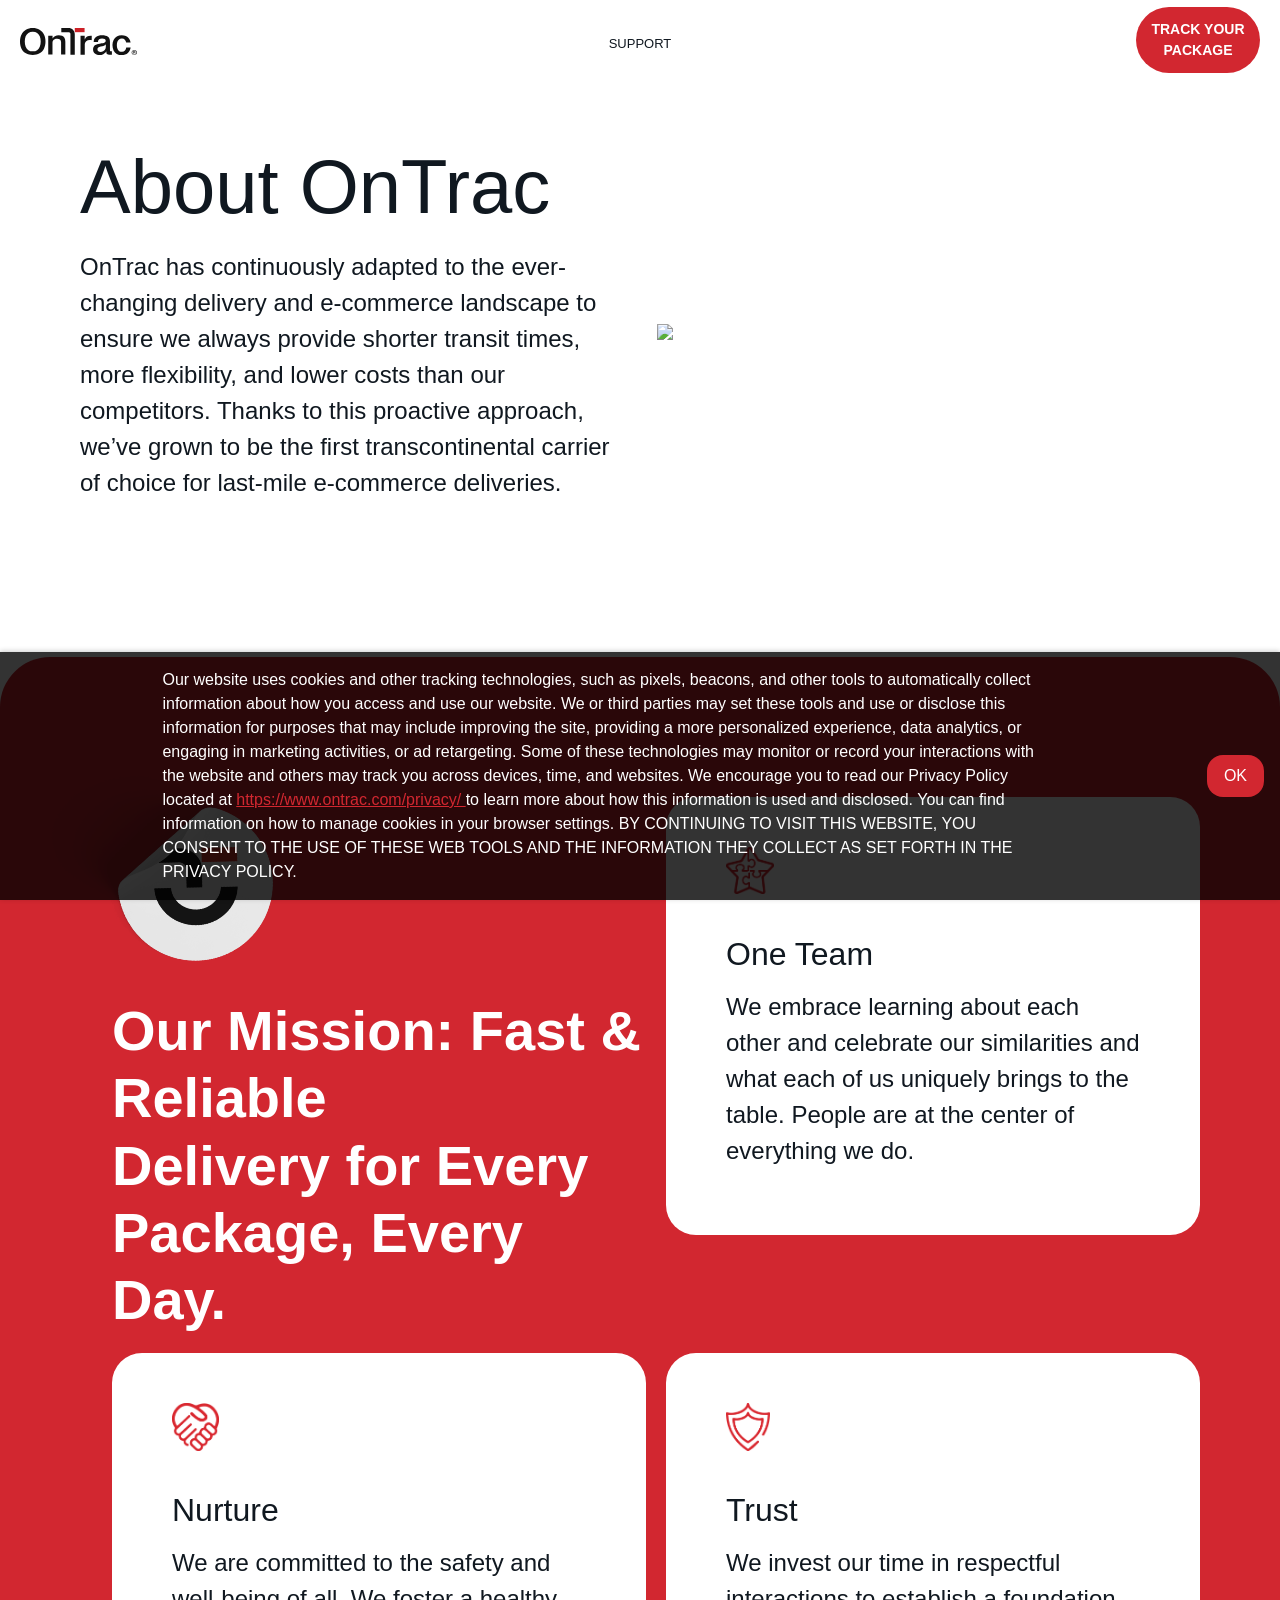
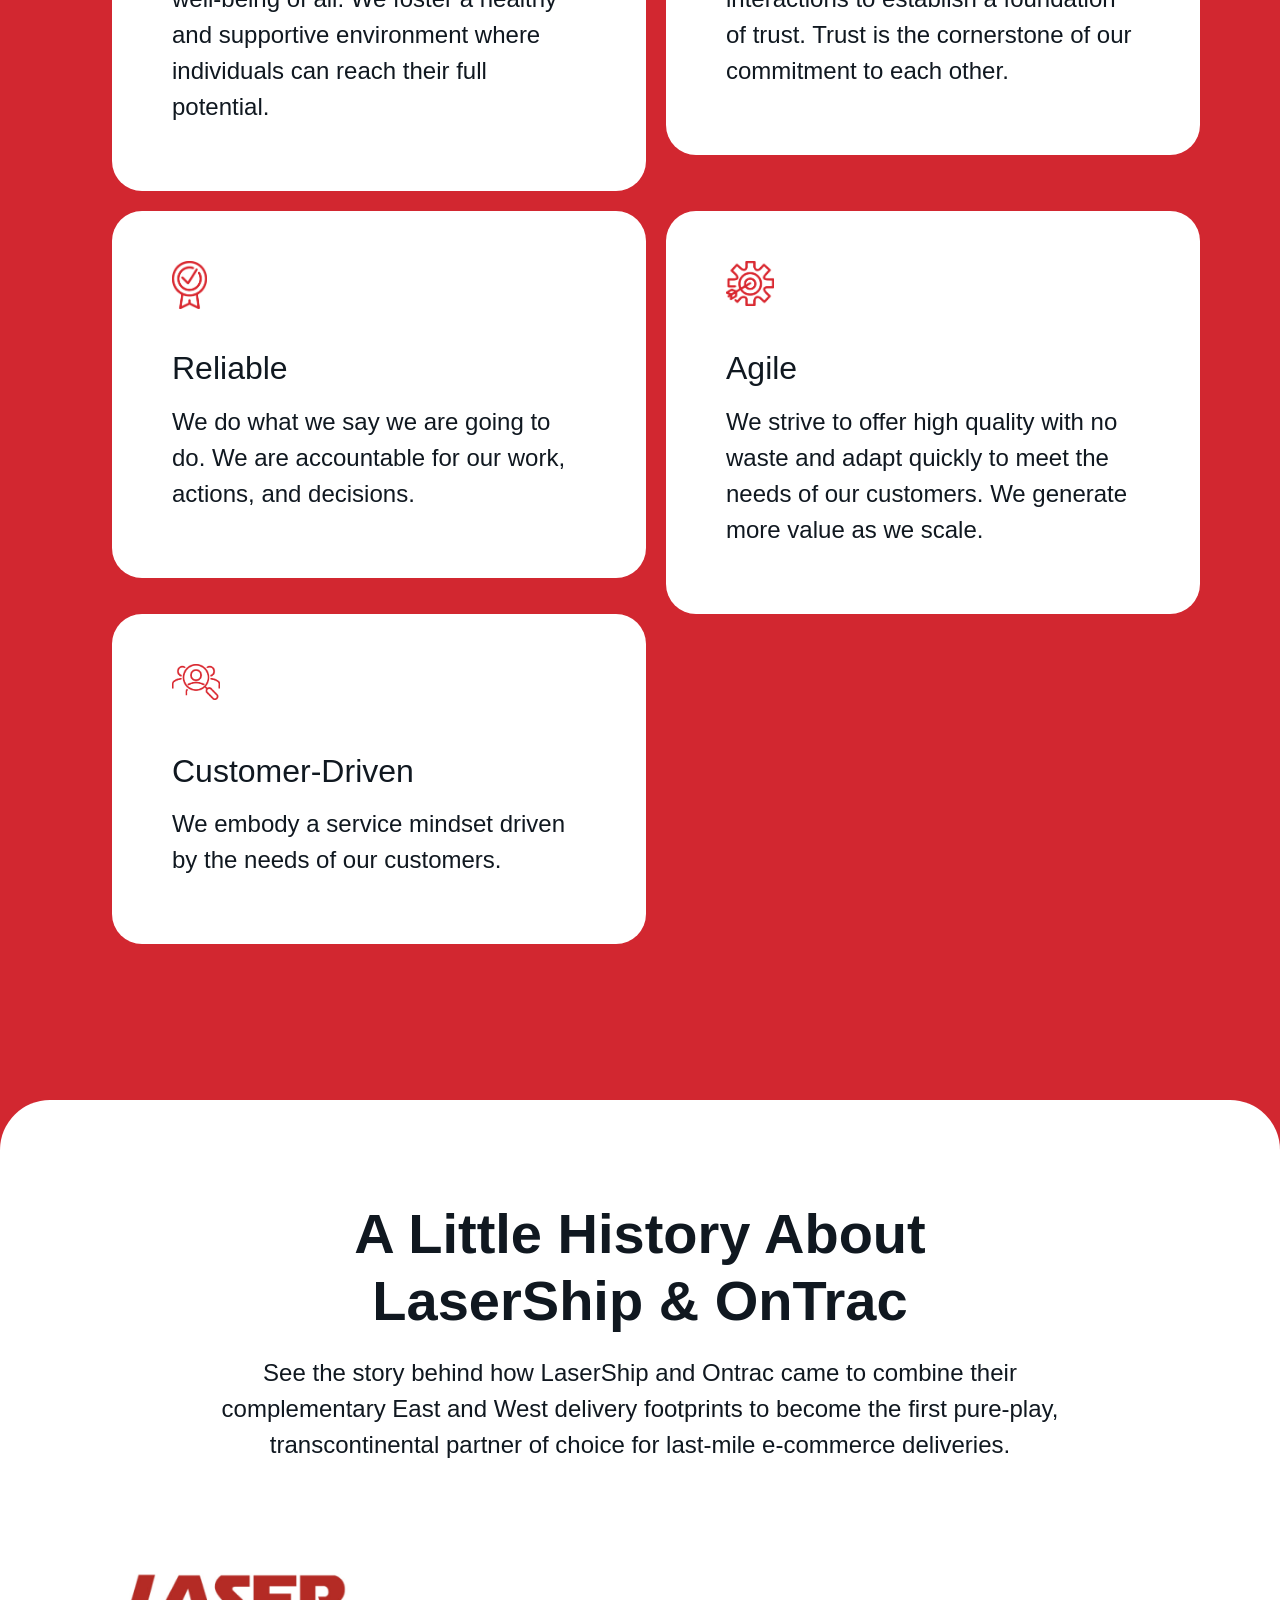
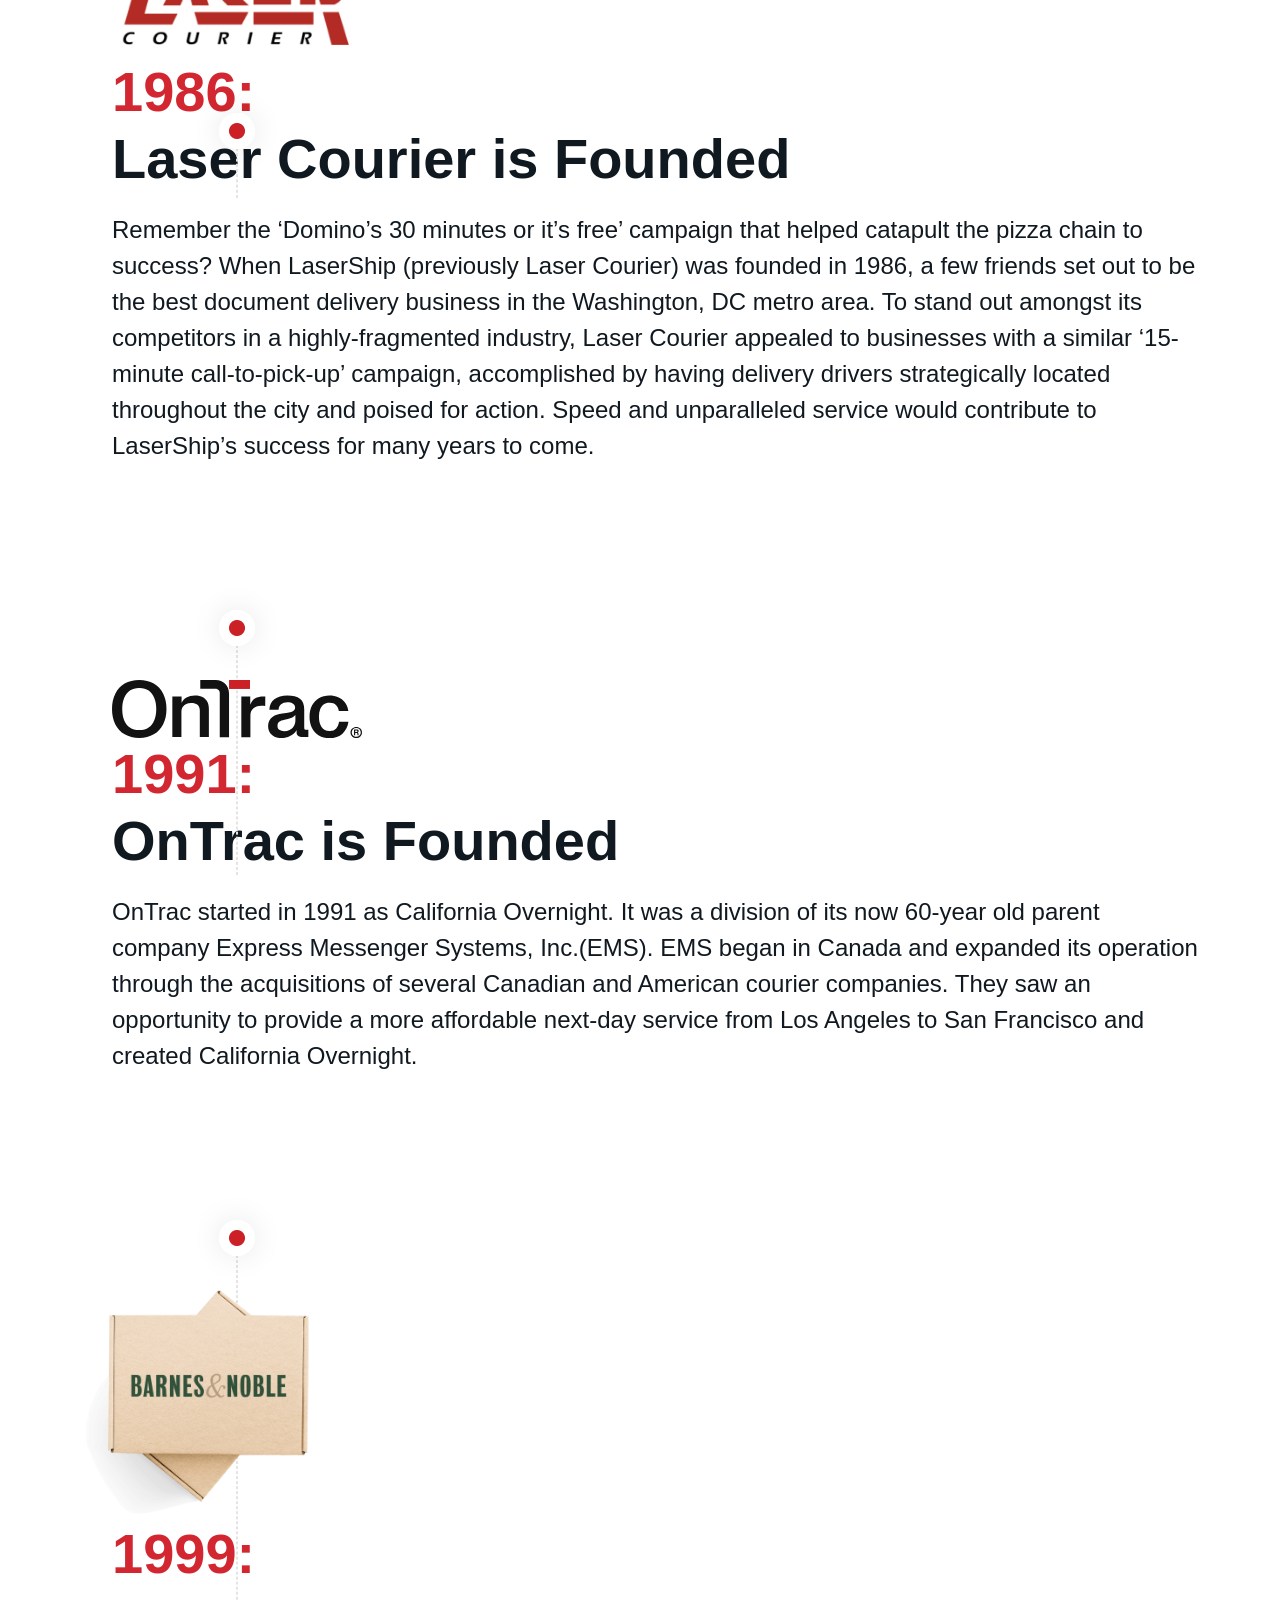
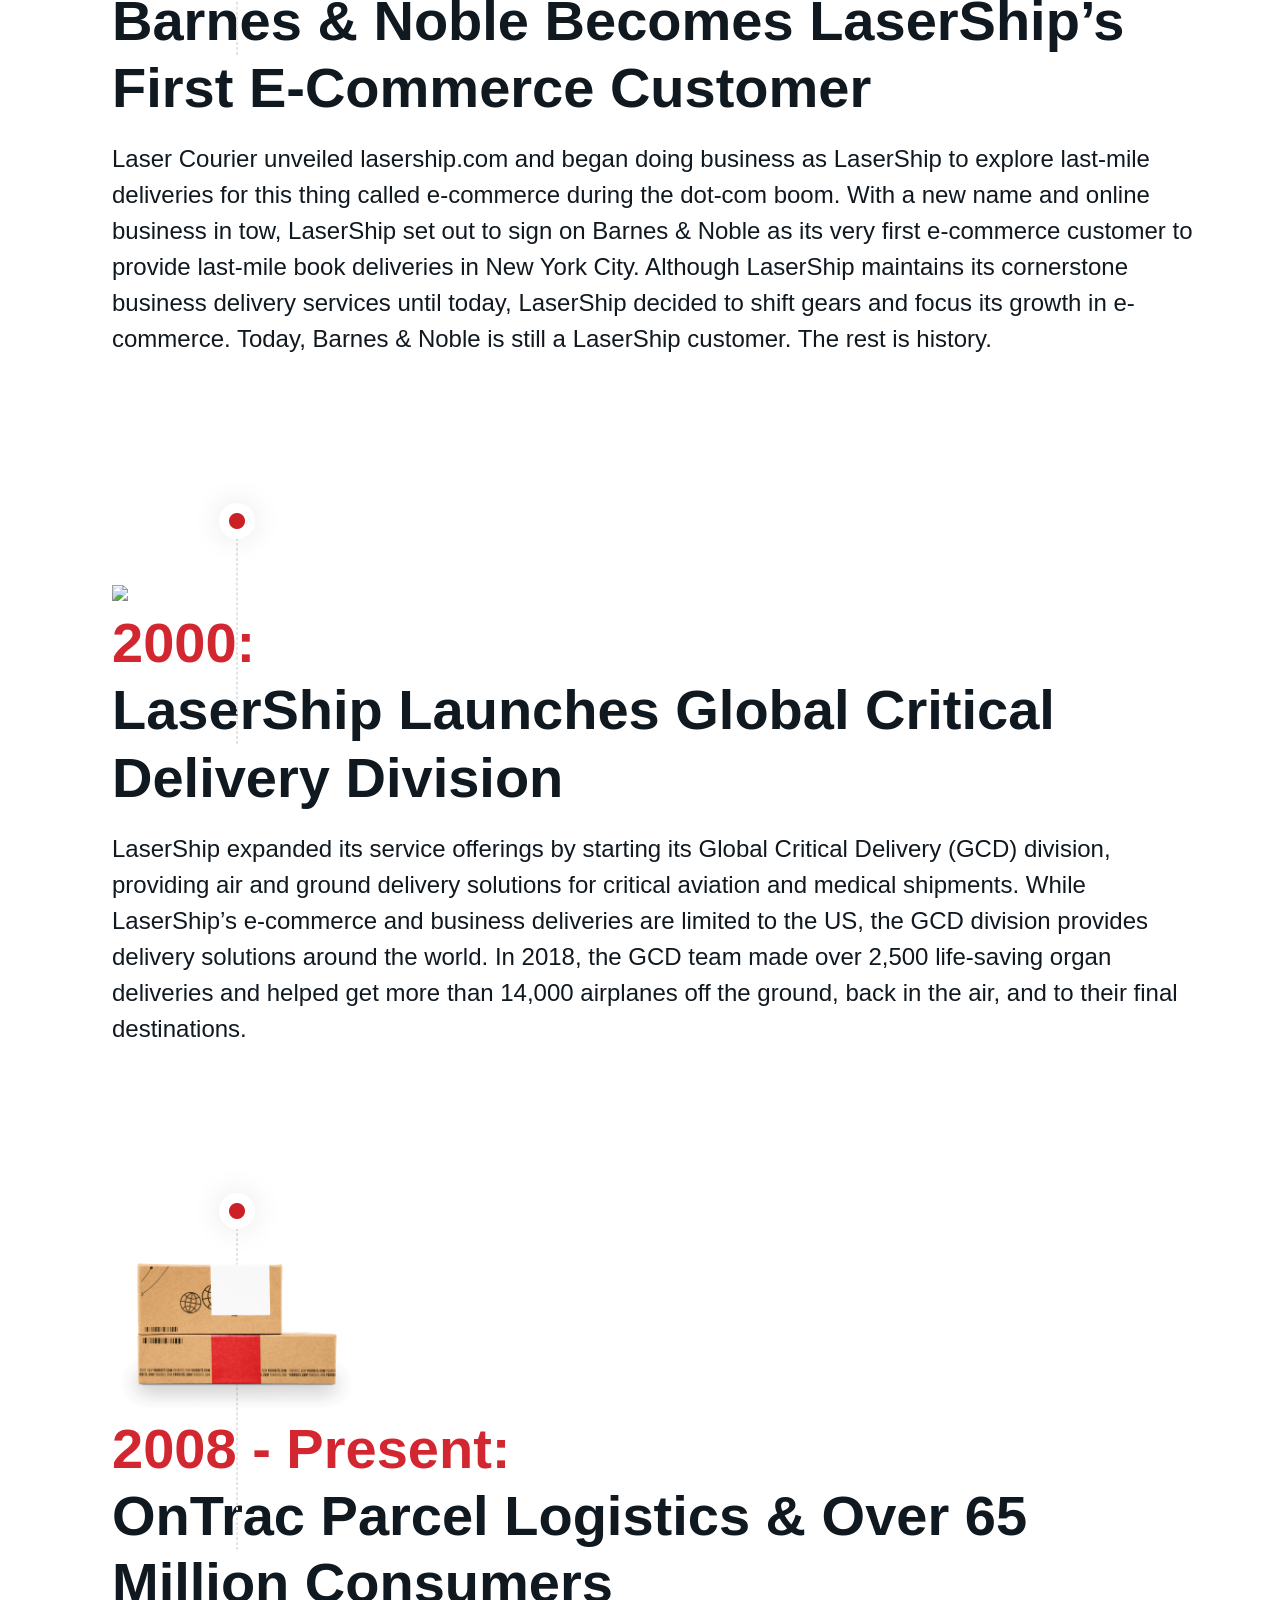
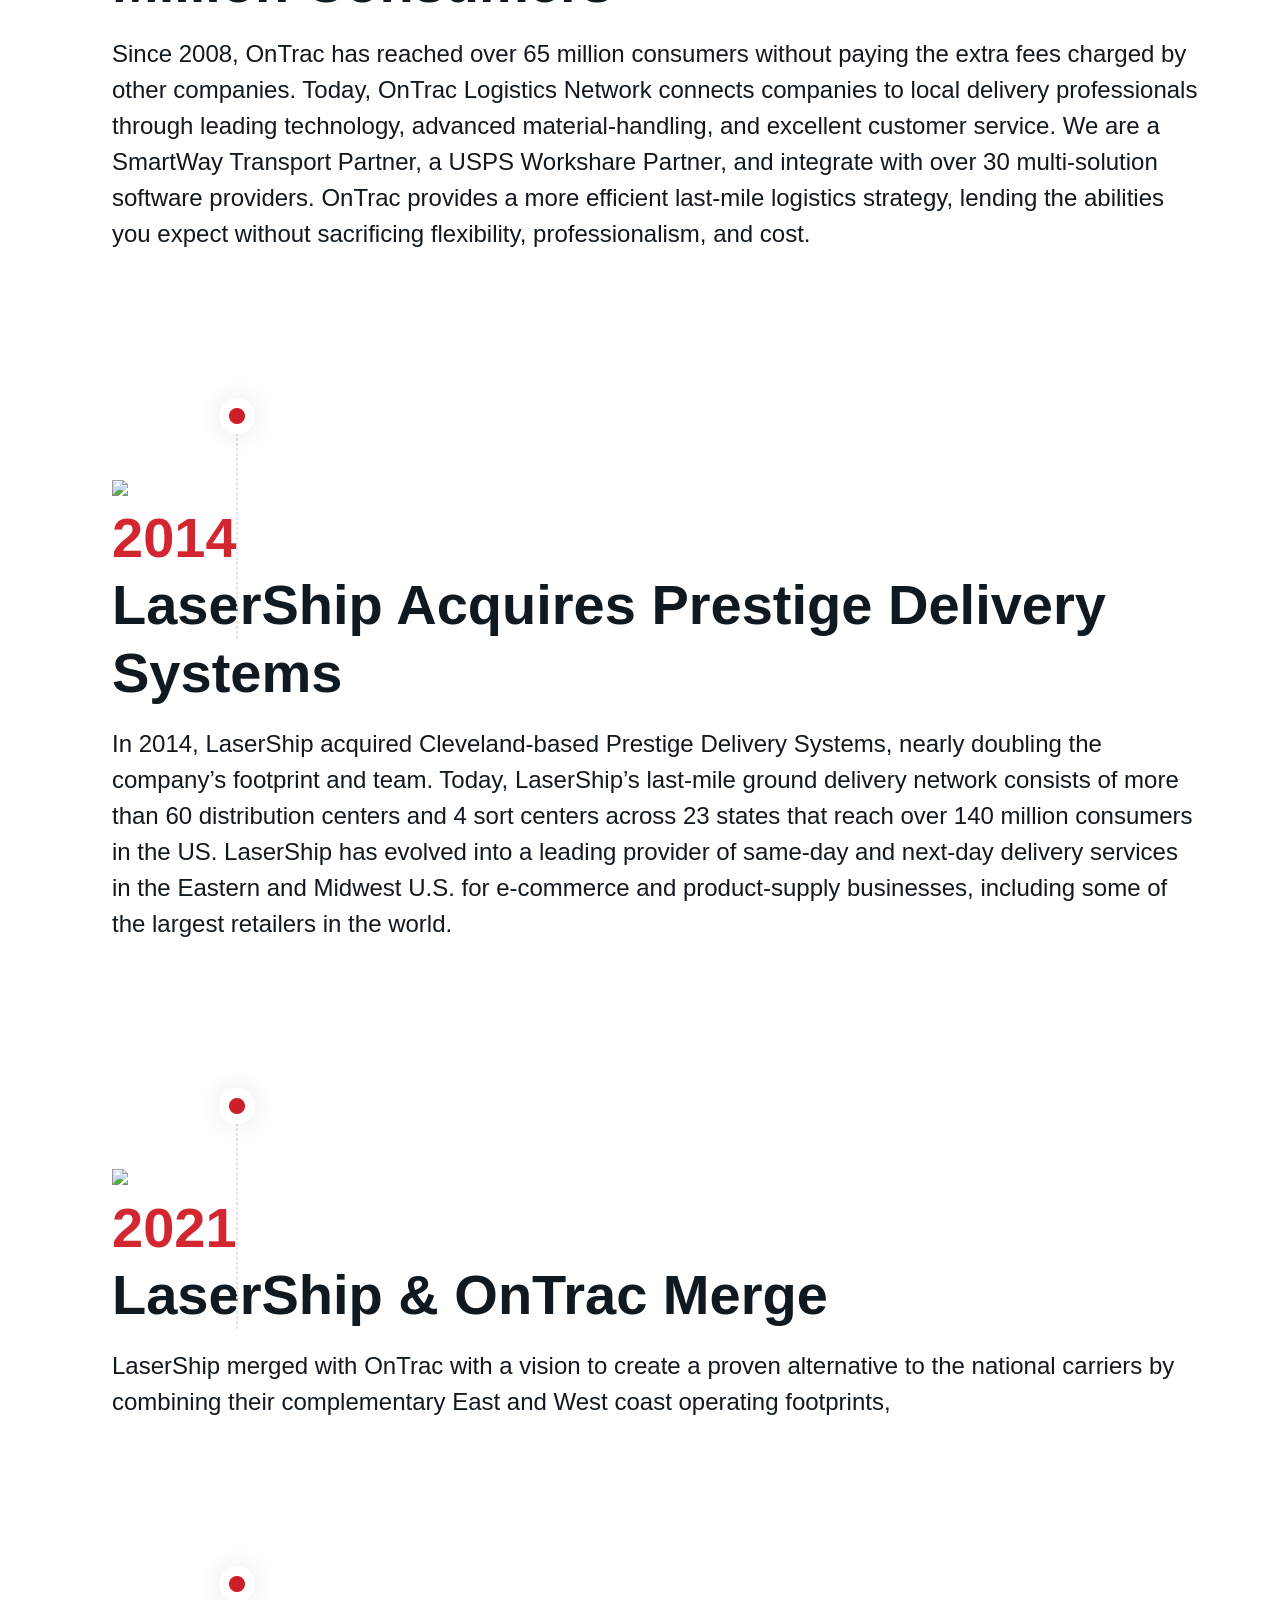
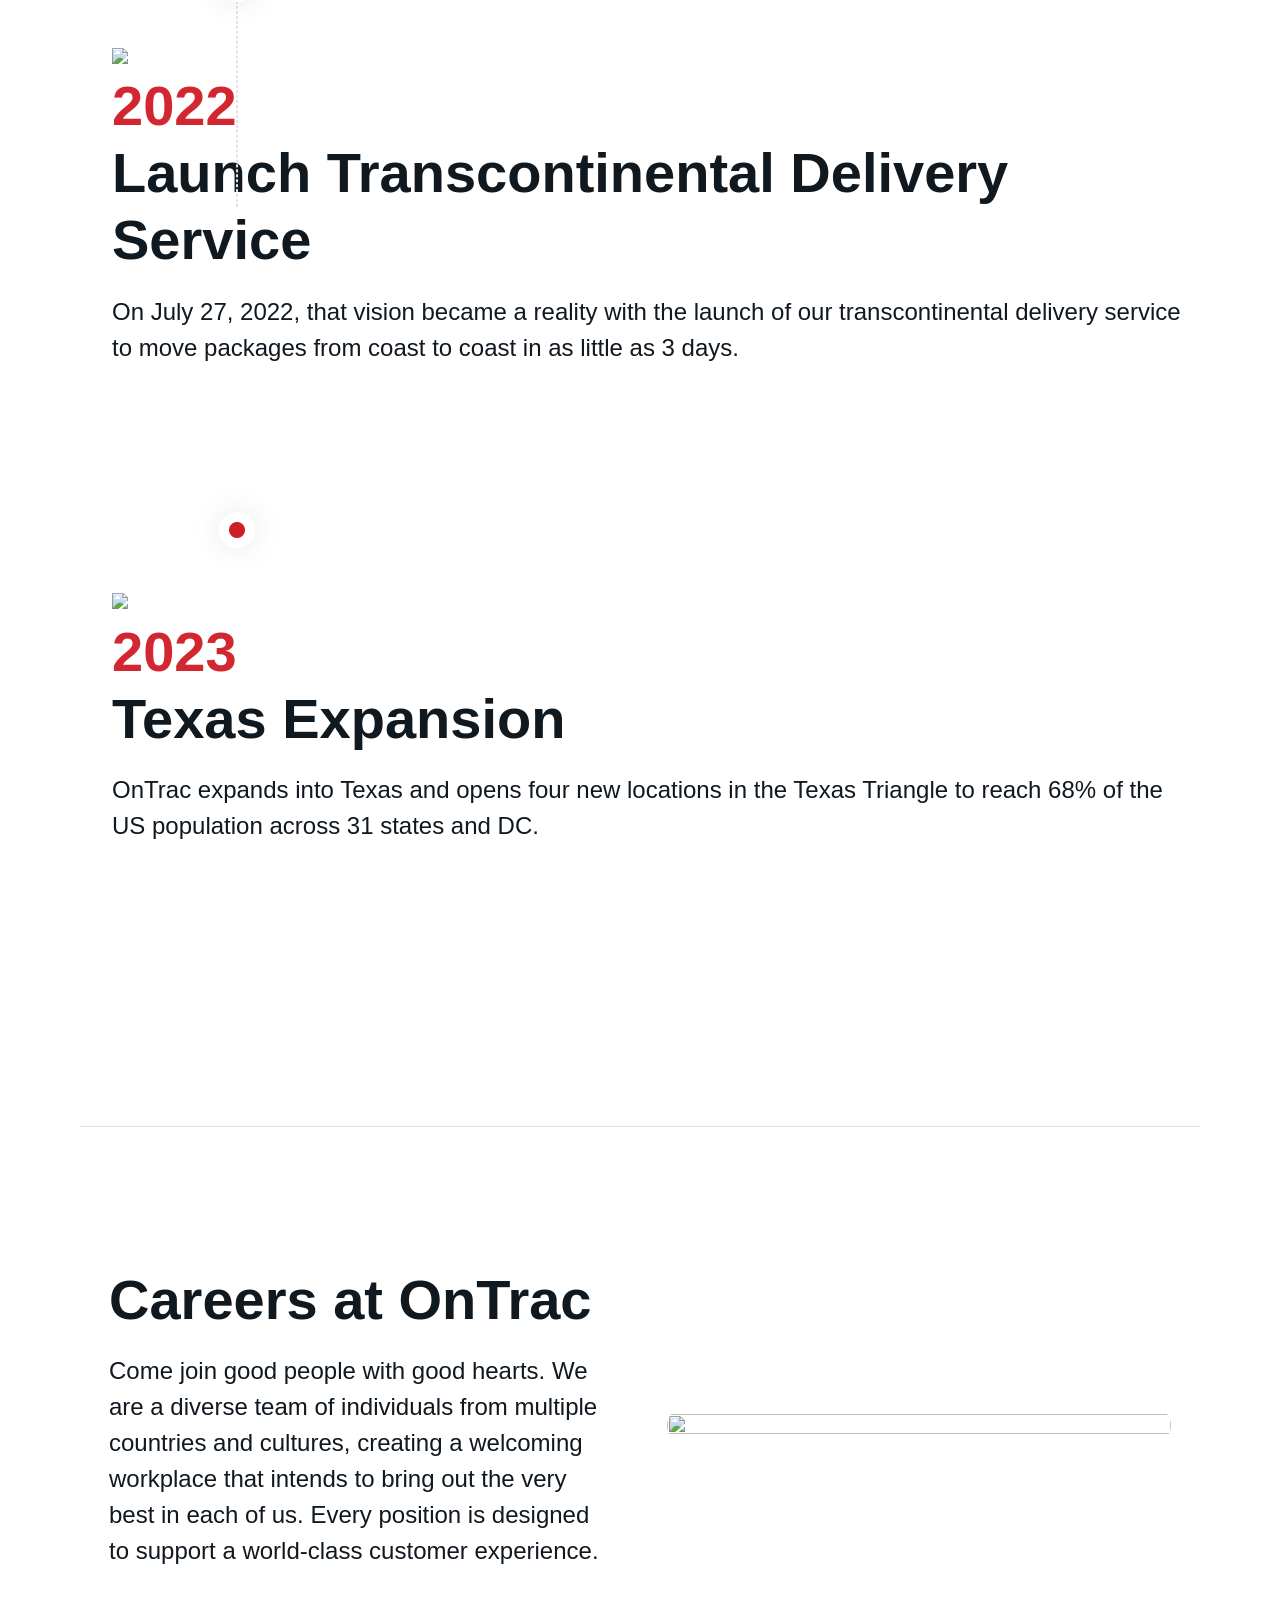
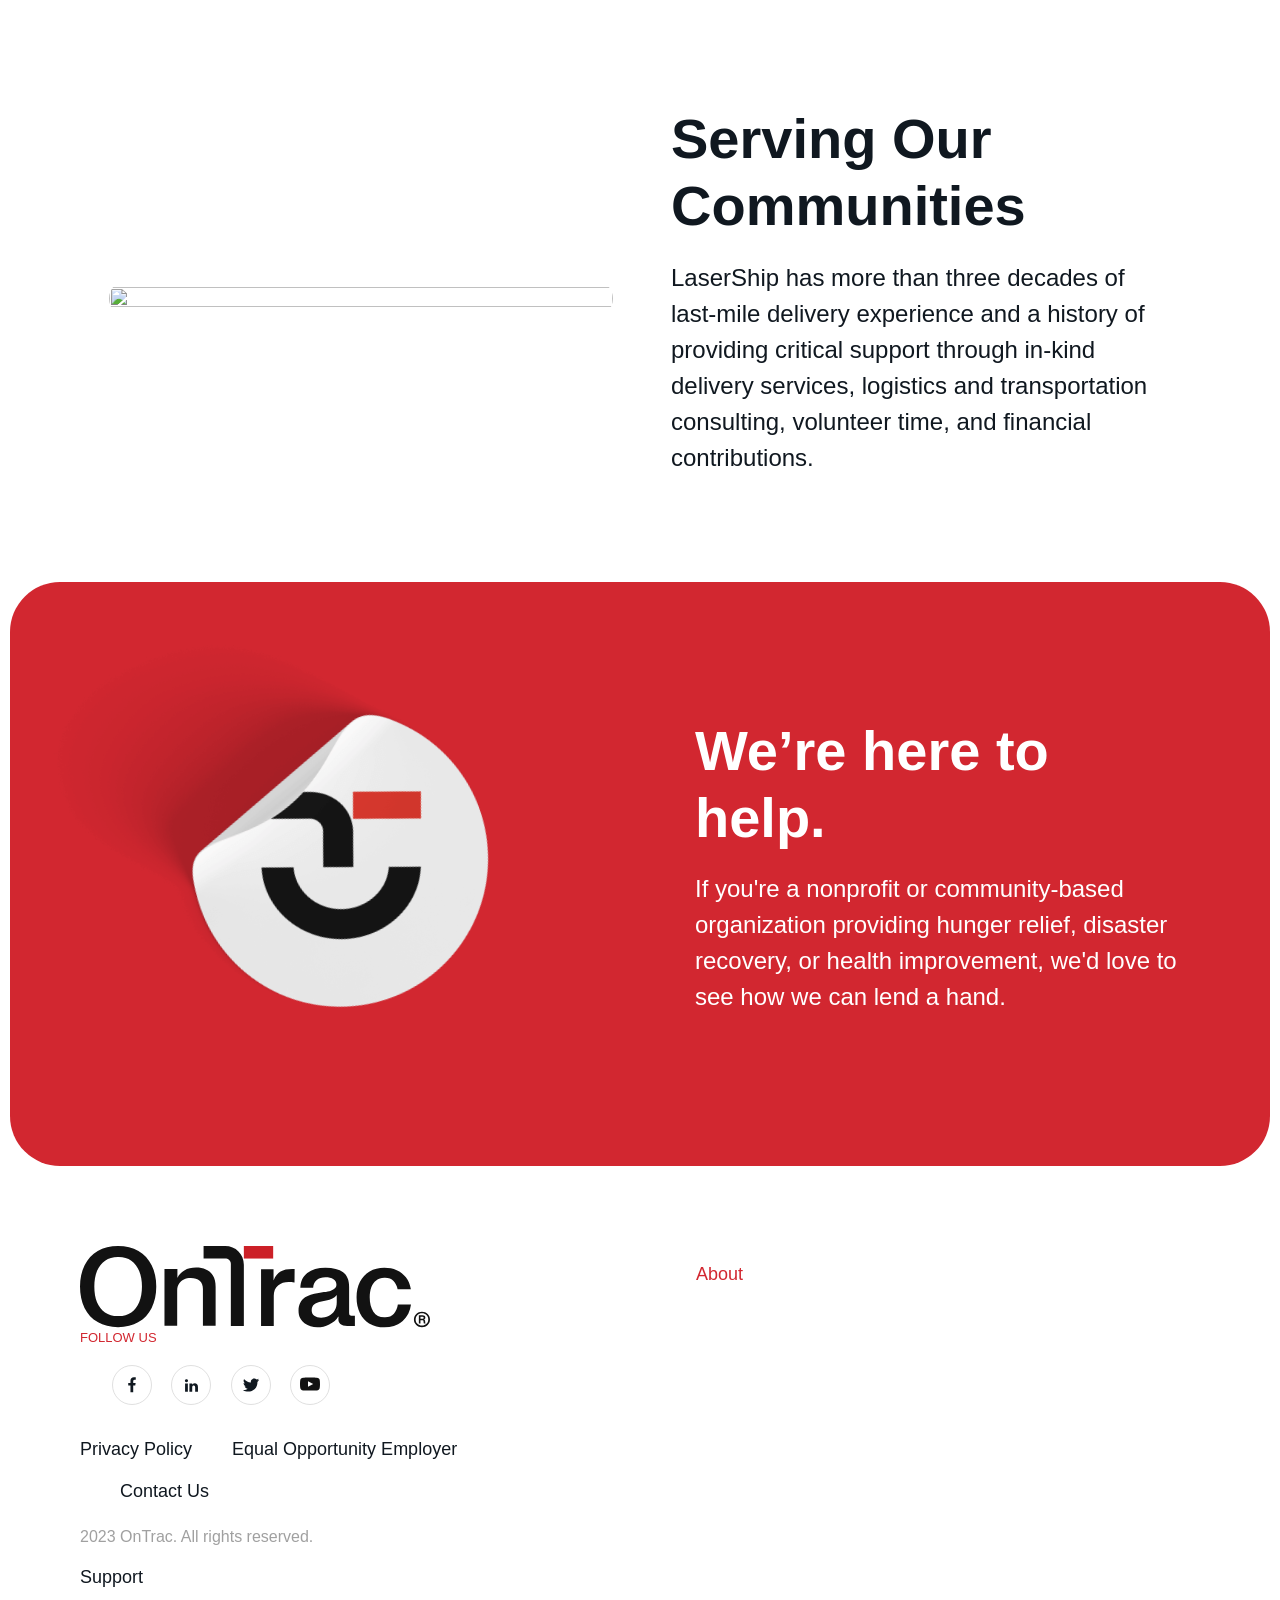
==== commit 22008d04: "Update footer copyright year from 2026 to 2023" ====
--- a/about/index.html
+++ b/about/index.html
@@ -1341,7 +1341,7 @@
         <div class="menu-footer-menu-legal-container"><li id="menu-item-92921" class="menu-item menu-item-type-post_type menu-item-object-page menu-item-92921"><a href="../privacy/index.html">Privacy Policy</a></li>
 <li id="menu-item-96808" class="menu-item menu-item-type-post_type menu-item-object-page menu-item-96808"><a href="../eeoc/index.html">Equal Opportunity Employer</a></li>
 <li id="menu-item-96807" class="menu-item menu-item-type-post_type menu-item-object-page menu-item-96807"><a href="../contact/index.html">Contact Us</a></li>
-</div>        <small>2026 OnTrac. All rights reserved.</small>
+</div>        <small>2023 OnTrac. All rights reserved.</small>
         <!-- <small><a style="color:rgba(18, 18, 18, 0.4);text-decoration: underline;"
             id="cookie-settings-footer-mobile" href="#">Cookie Settings</a></small> -->
       </div>
@@ -1386,7 +1386,7 @@
       <div class="footer__left-bottom u-flex u-flex--left">
         <div class="menu-footer-menu-legal-container"><li class="menu-item menu-item-type-post_type menu-item-object-page menu-item-92921"><a href="../privacy/index.html">Privacy Policy</a></li>
 <li class="menu-item menu-item-type-post_type menu-item-object-page menu-item-96807"><a href="../contact/index.html">Contact Us</a></li>
-</div>        <small>2026 OnTrac. All right reserved. <a style="color:rgba(18, 18, 18, 0.4);text-decoration: underline;"
+</div>        <small>2023 OnTrac. All right reserved. <a style="color:rgba(18, 18, 18, 0.4);text-decoration: underline;"
             id="cookie-settings-footer-desktop" href="#">Cookie Settings</a></small>
       </div>
     </div>
--- a/wp-content/themes/ontrac/assets/style0aa3.css
+++ b/wp-content/themes/ontrac/assets/style0aa3.css
@@ -0,0 +1,6391 @@
+pre,
+textarea {
+  overflow: auto;
+}
+:root,
+body {
+  -webkit-text-size-adjust: 100%;
+  -ms-text-size-adjust: 100%;
+  text-size-adjust: 100%;
+}
+.footer .l-container > .rhs li,
+.footer__left-bottom .menu-footer-menu-legal-container li {
+  list-style-type: none;
+}
+.hero h1 i,
+.u-bg-fill {
+  background-position: center;
+}
+.button,
+.contact-form h2,
+.g-recaptcha > div,
+.hero {
+  text-align: center;
+}
+.hero h1 i,
+.timeline-block .lhs:after,
+.why-block i {
+  background-repeat: no-repeat;
+  background-size: contain;
+}
+.circle-loader,
+.fa-bell {
+  animation-timing-function: linear;
+}
+@font-face {
+  font-family: OnTrac-Black;
+  src: url("https://ontrac.sirv.com/fonts/OnTracMonumentGrotesk-Black.woff2")
+      format("woff2"),
+    url("https://ontrac.sirv.com/fonts/OnTracMonumentGrotesk-Black.woff")
+      format("woff");
+  font-weight: 400;
+  font-style: normal;
+}
+@font-face {
+  font-family: OnTrac-BlackItalic;
+  src: url("https://ontrac.sirv.com/fonts/OnTracMonumentGrotesk-BlackItalic.woff2")
+      format("woff2"),
+    url("https://ontrac.sirv.com/fonts/OnTracMonumentGrotesk-BlackItalic.woff")
+      format("woff");
+  font-weight: 400;
+  font-style: italic;
+}
+@font-face {
+  font-family: OnTrac-Bold;
+  src: url("https://ontrac.sirv.com/fonts/OnTracMonumentGrotesk-Bold.woff2")
+      format("woff2"),
+    url("https://ontrac.sirv.com/fonts/OnTracMonumentGrotesk-Bold.woff")
+      format("woff");
+  font-weight: 400;
+  font-style: normal;
+}
+@font-face {
+  font-family: OnTrac-BoldItalic;
+  src: url("https://ontrac.sirv.com/fonts/OnTracMonumentGrotesk-BoldItalic.woff2")
+      format("woff2"),
+    url("https://ontrac.sirv.com/fonts/OnTracMonumentGrotesk-BoldItalic.woff")
+      format("woff");
+  font-weight: 400;
+  font-style: italic;
+}
+@font-face {
+  font-family: OnTrac-Heavy;
+  src: url("https://ontrac.sirv.com/fonts/OnTracMonumentGrotesk-Heavy.woff2")
+      format("woff2"),
+    url("https://ontrac.sirv.com/fonts/OnTracMonumentGrotesk-Heavy.woff")
+      format("woff");
+  font-weight: 400;
+  font-style: normal;
+}
+@font-face {
+  font-family: OnTrac-HeavyItalic;
+  src: url("https://ontrac.sirv.com/fonts/OnTracMonumentGrotesk-HeavyItalic.woff2")
+      format("woff2"),
+    url("https://ontrac.sirv.com/fonts/OnTracMonumentGrotesk-HeavyItalic.woff")
+      format("woff");
+  font-weight: 400;
+  font-style: italic;
+}
+@font-face {
+  font-family: OnTrac-Light;
+  src: url("https://ontrac.sirv.com/fonts/OnTracMonumentGrotesk-Light.woff2")
+      format("woff2"),
+    url("https://ontrac.sirv.com/fonts/OnTracMonumentGrotesk-Light.woff")
+      format("woff");
+  font-weight: 400;
+  font-style: normal;
+}
+@font-face {
+  font-family: OnTrac-LightItalic;
+  src: url("https://ontrac.sirv.com/fonts/OnTracMonumentGrotesk-LightItalic.woff2")
+      format("woff2"),
+    url("https://ontrac.sirv.com/fonts/OnTracMonumentGrotesk-LightItalic.woff")
+      format("woff");
+  font-weight: 400;
+  font-style: italic;
+}
+@font-face {
+  font-family: OnTrac-Medium;
+  src: url("https://ontrac.sirv.com/fonts/OnTracMonumentGrotesk-Medium.woff2")
+      format("woff2"),
+    url("https://ontrac.sirv.com/fonts/OnTracMonumentGrotesk-Medium.woff")
+      format("woff");
+  font-weight: 400;
+  font-style: normal;
+}
+@font-face {
+  font-family: OnTrac-MediumItalic;
+  src: url("https://ontrac.sirv.com/fonts/OnTracMonumentGrotesk-MediumItalic.woff2")
+      format("woff2"),
+    url("https://ontrac.sirv.com/fonts/OnTracMonumentGrotesk-MediumItalic.woff")
+      format("woff");
+  font-weight: 400;
+  font-style: italic;
+}
+@font-face {
+  font-family: OnTrac-Regular;
+  src: url("https://ontrac.sirv.com/fonts/OnTracMonumentGrotesk-Regular.woff2")
+      format("woff2"),
+    url("https://ontrac.sirv.com/fonts/OnTracMonumentGrotesk-Regular.woff")
+      format("woff");
+  font-weight: 400;
+  font-style: normal;
+}
+@font-face {
+  font-family: OnTrac-RegularItalic;
+  src: url("https://ontrac.sirv.com/fonts/OnTracMonumentGrotesk-RegularItalic.woff2")
+      format("woff2"),
+    url("https://ontrac.sirv.com/fonts/OnTracMonumentGrotesk-RegularItalic.woff")
+      format("woff");
+  font-weight: 400;
+  font-style: italic;
+}
+@font-face {
+  font-family: OnTrac-Thin;
+  src: url("https://ontrac.sirv.com/fonts/OnTracMonumentGrotesk-Thin.woff2")
+      format("woff2"),
+    url("https://ontrac.sirv.com/fonts/OnTracMonumentGrotesk-Thin.woff")
+      format("woff");
+  font-weight: 400;
+  font-style: normal;
+}
+@font-face {
+  font-family: OnTrac-ThinItalic;
+  src: url("https://ontrac.sirv.com/fonts/OnTracMonumentGrotesk-ThinItalic.woff2")
+      format("woff2"),
+    url("https://ontrac.sirv.com/fonts/OnTracMonumentGrotesk-ThinItalic.woff")
+      format("woff");
+  font-weight: 400;
+  font-style: italic;
+}
+@font-face {
+  font-family: OnTrac-Ultra;
+  src: url("https://ontrac.sirv.com/fonts/OnTracMonumentGrotesk-Ultra.woff2")
+      format("woff2"),
+    url("https://ontrac.sirv.com/fonts/OnTracMonumentGrotesk-Ultra.woff")
+      format("woff");
+  font-weight: 400;
+  font-style: normal;
+}
+@font-face {
+  font-family: OnTrac-UltraItalic;
+  src: url("https://ontrac.sirv.com/fonts/OnTracMonumentGroteskGrotesk-UltraItalic.woff")
+    format("woff");
+  font-weight: 400;
+  font-style: italic;
+}
+body {
+  -webkit-font-smoothing: antialiased;
+  -moz-osx-font-smoothing: grayscale;
+  font-smoothing: antialiased;
+  text-rendering: auto;
+  font-size: 24px;
+  font-family: OnTrac-Regular, Arial, sans-serif;
+  color: #101820;
+  line-height: 1.5;
+  background: #fff;
+}
+@media screen and (min-width: 768px) {
+  body {
+    overflow: hidden;
+  }
+}
+.js-image-reveal,
+body.is-locked,
+html.is-locked {
+  overflow: hidden;
+}
+* {
+  outline: 0;
+  font-size: inherit;
+  line-height: inherit;
+  margin: 0;
+  padding: 0;
+}
+#js-eyecatch,
+.header.is-open .header__hamburger span:nth-child(2),
+.js-hero-sticker,
+.js-scroll-activate {
+  opacity: 1;
+}
+.js-hero-sticker {
+  transform: scale(1.8);
+}
+.js-image-reveal img {
+  width: 100%;
+  height: 100%;
+} /*! sanitize.css | CC0 Public Domain | github.com/jonathantneal/sanitize.css */
+[hidden],
+audio:not([controls]),
+template {
+  display: none;
+}
+details,
+main,
+summary {
+  display: block;
+}
+input[type="number"] {
+  width: auto;
+}
+input[type="search"] {
+  -webkit-appearance: textfield;
+}
+input[type="search"]::-webkit-search-cancel-button,
+input[type="search"]::-webkit-search-decoration {
+  -webkit-appearance: none;
+}
+.hero h1 span,
+progress {
+  display: inline-block;
+}
+small {
+  font-size: 75%;
+}
+textarea {
+  resize: vertical;
+}
+[unselectable] {
+  -webkit-user-select: none;
+  -moz-user-select: none;
+  -ms-user-select: none;
+  user-select: none;
+}
+*,
+::after,
+::before {
+  box-sizing: inherit;
+  border-style: solid;
+  border-width: 0;
+}
+.toggle-switch,
+:root {
+  box-sizing: border-box;
+}
+::after,
+::before {
+  text-decoration: inherit;
+  vertical-align: inherit;
+}
+:root {
+  -ms-overflow-style: -ms-autohiding-scrollbar;
+  overflow-y: scroll;
+  cursor: default;
+  font: 16px/1.5 sans-serif;
+  text-rendering: optimizeLegibility;
+}
+html {
+  background-color: #fff;
+}
+a {
+  text-decoration: none;
+}
+a:hover {
+  color: #fff;
+}
+audio,
+canvas,
+iframe,
+img,
+svg,
+video {
+  vertical-align: middle;
+}
+button,
+input,
+select,
+textarea {
+  background-color: transparent;
+  color: inherit;
+  font-family: inherit;
+  font-style: inherit;
+  font-weight: inherit;
+}
+[type="button"],
+[type="date"],
+[type="datetime-local"],
+[type="datetime"],
+[type="email"],
+[type="month"],
+[type="number"],
+[type="password"],
+[type="reset"],
+[type="search"],
+[type="submit"],
+[type="tel"],
+[type="text"],
+[type="time"],
+[type="url"],
+[type="week"],
+button,
+select,
+textarea {
+  min-height: 1.5em;
+}
+code,
+kbd,
+pre,
+samp {
+  font-family: monospace, monospace;
+}
+ol,
+ul {
+  list-style: none;
+}
+select {
+  -moz-appearance: none;
+  -webkit-appearance: none;
+}
+select::-ms-expand {
+  display: none;
+}
+select::-ms-value {
+  color: currentColor;
+}
+table {
+  border-collapse: collapse;
+  border-spacing: 0;
+}
+::-moz-selection {
+  background-color: #b3d4fc;
+  text-shadow: none;
+}
+::selection {
+  background-color: #b3d4fc;
+  text-shadow: none;
+}
+.button.button--camera i,
+.button.button--white,
+.header,
+.menu {
+  background-color: #fff;
+}
+@media screen {
+  [hidden~="screen"] {
+    display: inherit;
+  }
+  [hidden~="screen"]:not(:active):not(:focus):not(:target) {
+    clip: rect(0 0 0 0) !important;
+    position: absolute !important;
+  }
+}
+.u-show-pc {
+  display: block !important;
+}
+.u-show-sp,
+.u-show-tb {
+  display: none !important;
+}
+.u-notap {
+  -webkit-tap-highlight-color: transparent;
+}
+.u-flex {
+  display: -ms-flexbox !important;
+  display: flex !important;
+  -ms-flex-wrap: wrap;
+  flex-wrap: wrap;
+  -ms-flex-pack: justify;
+  justify-content: space-between;
+}
+.u-flex.u-flex--center {
+  -ms-flex-align: center;
+  align-items: center;
+  /* text-align: center; */
+}
+.u-flex.u-flex--top {
+  -ms-flex-align: start;
+  align-items: flex-start;
+}
+.u-flex.u-flex--bottom {
+  -ms-flex-align: end;
+  align-items: flex-end;
+}
+.u-flex.u-flex--left {
+  -ms-flex-pack: start;
+  justify-content: flex-start;
+}
+.u-flex.u-flex--right {
+  -ms-flex-pack: end;
+  justify-content: flex-end;
+}
+.u-grid {
+  display: -ms-grid !important;
+  display: grid !important;
+}
+.u-grid.u-grid--2col {
+  -ms-grid-columns: 1fr 1fr;
+  grid-template-columns: 1fr 1fr;
+}
+.u-grid.u-grid--3col {
+  -ms-grid-columns: 1fr 1fr 1fr;
+  grid-template-columns: 1fr 1fr 1fr;
+}
+.u-grid.u-grid--4col {
+  -ms-grid-columns: 1fr 1fr 1fr 1fr;
+  grid-template-columns: 1fr 1fr 1fr 1fr;
+}
+.u-grid.u-grid--5col {
+  -ms-grid-columns: 1fr 1fr 1fr 1fr 1fr;
+  grid-template-columns: 1fr 1fr 1fr 1fr 1fr;
+}
+.u-bg-fill {
+  background-repeat: no-repeat;
+  background-size: cover;
+}
+@keyframes spin {
+  0% {
+    transform: rotate(0);
+  }
+  100% {
+    transform: rotate(360deg);
+  }
+}
+@keyframes blink {
+  0% {
+    opacity: 0;
+  }
+  100%,
+  50% {
+    opacity: 1;
+  }
+}
+.header {
+  width: 100%;
+  height: 80px;
+  position: fixed;
+  z-index: 10;
+  top: 0;
+  left: 0;
+  transition: box-shadow 0.4s ease-in-out;
+}
+.header.is-sticky {
+  box-shadow: 0 0 15px 1px #e0e0e0;
+}
+.header.is-open {
+  position: fixed;
+  z-index: 20;
+  border-bottom: 1px solid #d1d1d1;
+  box-shadow: none;
+}
+.header.is-open .header__hamburger span:first-child {
+  transform: scale(1.15) rotate(-45deg) translate(-4px, 3px);
+}
+.header.is-open .header__hamburger span:last-child {
+  transform: scale(1.15) rotate(45deg) translate(-6px, -5px);
+}
+@media screen and (max-width: 1400px) {
+  .header .l-container {
+    padding: 0 20px;
+  }
+}
+.header .lhs,
+.header .rhs {
+  width: 10%;
+}
+.header .middle .menu-header-menu-container,
+.header .middle ul {
+  display: -ms-flexbox;
+  display: flex;
+  -ms-flex-wrap: wrap;
+  flex-wrap: wrap;
+  list-style-type: none;
+}
+.footer .l-container > .rhs a:hover,
+.footer .l-container > .rhs li.current-menu-item a,
+.header .middle .menu-header-menu-container li a:hover,
+.header .middle .menu-header-menu-container li.current-menu-item a,
+.header .middle ul li a:hover,
+.header .middle ul li.current-menu-item a {
+  color: #d22730;
+}
+.contact-form .form-group.form-group--dropdown,
+.header .middle .menu-header-menu-container li.menu-item-has-children,
+.header .middle ul li.menu-item-has-children,
+.sns__item {
+  position: relative;
+}
+.header
+  .middle
+  .menu-header-menu-container
+  li.menu-item-has-children.is-active:after,
+.header .middle ul li.menu-item-has-children.is-active:after {
+  right: -15px;
+  transform: rotate(90deg) translateY(-50%);
+}
+.header
+  .middle
+  .menu-header-menu-container
+  li.menu-item-has-children.is-active
+  .sub-menu,
+.header .middle ul li.menu-item-has-children.is-active .sub-menu {
+  pointer-events: auto;
+  opacity: 1;
+}
+.header .middle .menu-header-menu-container li.menu-item-has-children:after,
+.header .middle ul li.menu-item-has-children:after {
+  display: inline-block;
+  width: 15px;
+  height: 11px;
+  position: absolute;
+  top: 45%;
+  right: -25px;
+  content: "";
+  background-color: #101820;
+  transform: rotate(-90deg) translateY(-50%);
+  -webkit-mask-image: url(images/icons/caret-left.svg);
+  mask-image: url(images/icons/caret-left.svg);
+  -webkit-mask-size: contain;
+  mask-size: contain;
+  -webkit-mask-repeat: no-repeat;
+  mask-repeat: no-repeat;
+  -webkit-mask-position: center;
+  mask-position: center;
+}
+.button.button--camera i,
+.sns__item i {
+  -webkit-mask-size: contain;
+  -webkit-mask-repeat: no-repeat;
+  -webkit-mask-position: center;
+}
+.header .middle .menu-header-menu-container li a,
+.header .middle ul li a {
+  font-size: 13px;
+  text-transform: uppercase;
+  color: #101820;
+  transition: color 0.4s ease-in-out;
+}
+.header .middle .menu-header-menu-container li:not(:first-child),
+.header .middle ul li:not(:first-child) {
+  margin-left: 3vw;
+}
+.header .middle .menu-header-menu-container .sub-menu,
+.header .middle ul .sub-menu {
+  width: 335px;
+  position: absolute;
+  padding: 20px 24px;
+  pointer-events: none;
+  opacity: 0;
+  border-radius: 16px;
+  background: #fff;
+  box-shadow: 0 11px 80px rgba(0, 0, 0, 0.12);
+  transition: opacity 0.4s ease-in-out;
+  transform: translate(-25px, 10px);
+}
+.menu.is-shown,
+.menu.is-shown .menu__list li {
+  transform: none;
+  opacity: 1;
+}
+.header .middle .menu-header-menu-container .sub-menu li,
+.header .middle ul .sub-menu li {
+  margin-left: 0;
+  line-height: 1;
+}
+.header .middle .menu-header-menu-container .sub-menu li:not(:first-child),
+.header .middle ul .sub-menu li:not(:first-child) {
+  margin-top: 12px;
+}
+.header .rhs a {
+  display: block;
+  width: 204px;
+  margin-left: auto;
+  padding: 16px 0;
+  font-size: 14px;
+}
+@media screen and (min-width: 1024px) and (max-width: 1400px) {
+  .header .rhs a {
+    width: auto;
+    padding: 12px;
+  }
+}
+.header__hamburger {
+  display: none;
+  width: 18px;
+  height: 18px;
+  position: absolute;
+  top: 50%;
+  transform: translateY(-50%);
+}
+.header__hamburger span {
+  display: block;
+  width: 18px;
+  height: 2px;
+  position: absolute;
+  background-color: #101820;
+  transition: background-color 0.4s ease-in-out, transform 0.4s ease-in-out;
+}
+.header__hamburger span:first-child {
+  top: 3px;
+  left: 0;
+}
+.header__hamburger span:nth-child(2) {
+  margin: 10px 0;
+}
+.header__hamburger span:last-child {
+  top: 18px;
+  left: 0;
+}
+.footer {
+  padding: 80px 0;
+}
+.footer .l-container > .lhs {
+  -ms-flex-line-pack: justify;
+  align-content: space-between;
+  width: 45%;
+}
+.footer .l-container > .lhs > a {
+  width: 100%;
+}
+.footer .l-container > .lhs > a img {
+  width: 350px;
+}
+.footer .l-container > .rhs {
+  width: 45%;
+}
+.footer .l-container .sns,
+.menu__bottom .sns {
+  width: 250px;
+}
+.footer .l-container > .rhs h3,
+.footer__sns h3 {
+  margin-bottom: 20px;
+  font-size: 13px;
+  font-weight: 400;
+  text-transform: uppercase;
+  color: #d22730;
+}
+.footer .l-container > .rhs a {
+  display: block;
+  margin-top: 15px;
+  font-size: 18px;
+  color: #101820;
+  transition: color 0.4s ease-in-out;
+}
+.footer .l-container > .rhs .lhs,
+.footer .l-container > .rhs .rhs {
+  width: 47.5%;
+}
+.footer .l-container .sns li {
+  width: 40px;
+  height: 40px;
+  border: 1px solid #e0e0e0;
+  border-radius: 50%;
+}
+.footer__left-bottom .menu-footer-menu-legal-container {
+  display: -ms-flexbox;
+  display: flex;
+  -ms-flex-wrap: wrap;
+  flex-wrap: wrap;
+}
+.footer__left-bottom .menu-footer-menu-legal-container li:not(:first-of-type) {
+  margin-left: 40px;
+}
+.footer__left-bottom .menu-footer-menu-legal-container a {
+  display: block;
+  margin-top: 15px;
+  font-size: 18px;
+  color: #101820;
+  transition: color 0.4s ease-in-out;
+}
+.footer__left-bottom .menu-footer-menu-legal-container a:hover {
+  color: #d22730;
+}
+.footer__left-bottom small {
+  display: block;
+  width: 100%;
+  margin-top: 20px;
+  font-size: 16px;
+  color: rgba(18, 18, 18, 0.4);
+}
+.footer__bottom {
+  margin-top: 40px;
+}
+.menu {
+  overflow: auto;
+  width: 100%;
+  height: 100vh;
+  position: fixed;
+  z-index: 15;
+  top: 0;
+  left: 0;
+  pointer-events: none;
+  opacity: 0;
+  transition: transform 0.25s cubic-bezier(0.04, -0.1, 0.29, 0.98),
+    opacity 0.25s cubic-bezier(0.04, -0.1, 0.29, 0.98);
+  transform: translateY(-100vh);
+}
+.menu.is-shown {
+  pointer-events: auto;
+}
+.menu.is-shown .menu__bottom {
+  opacity: 1;
+}
+body.is-ios .menu .menu__bottom {
+  margin-bottom: 100px;
+}
+.menu__wrapper {
+  display: -ms-flexbox;
+  display: flex;
+  -ms-flex-wrap: wrap;
+  flex-wrap: wrap;
+  -ms-flex-line-pack: justify;
+  align-content: space-between;
+  width: 100%;
+  height: 100%;
+}
+.menu__content .l-container {
+  padding-right: 45px;
+  padding-left: 45px;
+}
+.menu__nav {
+  margin-top: 90px;
+}
+.menu__list li {
+  opacity: 0;
+  transition: transform 0.6s cubic-bezier(0.5, 1, 0.89, 1),
+    opacity 0.6s cubic-bezier(0.5, 1, 0.89, 1);
+  transform: translateX(-50px);
+}
+.menu__list li:first-child {
+  transition-delay: 0.1s;
+}
+.menu__list li:nth-child(2) {
+  transition-delay: 0.2s;
+}
+.menu__list li:nth-child(3) {
+  transition-delay: 0.3s;
+}
+.menu__list li:nth-child(4) {
+  transition-delay: 0.4s;
+}
+.menu__list li:nth-child(5) {
+  transition-delay: 0.5s;
+}
+.menu__list li:nth-child(6) {
+  transition-delay: 0.6s;
+}
+.menu__list li:nth-child(7) {
+  transition-delay: 0.7s;
+}
+.menu__list li:nth-child(8) {
+  transition-delay: 0.8s;
+}
+.menu__list li:nth-child(9) {
+  transition-delay: 0.9s;
+}
+.menu__list li:nth-child(10) {
+  transition-delay: 1s;
+}
+.menu__list li:nth-child(11) {
+  transition-delay: 1.1s;
+}
+.menu__list li:nth-child(12) {
+  transition-delay: 1.2s;
+}
+.menu__list li:nth-child(13) {
+  transition-delay: 1.3s;
+}
+.menu__list li:nth-child(14) {
+  transition-delay: 1.4s;
+}
+.menu__list li:nth-child(15) {
+  transition-delay: 1.5s;
+}
+.menu__list li:not(:last-child) {
+  margin-bottom: 22px;
+}
+.detail-block .lhs h3,
+.menu__list li.current-menu-item a,
+.section-title span,
+.why-block h3 span {
+  color: #d22730;
+}
+.menu__list li a {
+  color: #101820;
+}
+.menu__bottom {
+  width: calc(100% - 80px);
+  margin: 70px auto 0;
+  padding-bottom: 40px;
+  opacity: 0;
+  transition: opacity 0.4s ease-in-out 1s;
+}
+.menu__bottom h3 {
+  margin-bottom: 20px;
+  font-size: 13px;
+  font-weight: 500;
+  text-transform: uppercase;
+  color: #d22730;
+}
+.menu__bottom .sns li {
+  width: 40px;
+  height: 40px;
+  border: 1px solid #e0e0e0;
+  border-radius: 50%;
+}
+.hero {
+  padding-top: 115px;
+}
+.hero h1 {
+  font-size: 90px;
+  line-height: 1.2;
+  text-transform: capitalize;
+}
+.hero h1 i {
+  display: inline-block;
+  width: 64px;
+  height: 63px;
+  margin-right: 10px;
+  background-image: url(images/logo-symbol.svg);
+}
+.hero h1 img {
+  height: 70px;
+  margin-top: -22px;
+}
+.hero__input {
+  width: 704px;
+  position: relative;
+  margin: 30px auto 0;
+}
+.hero__input input {
+  width: 100%;
+  height: 100%;
+  padding: 26px 285px 26px 30px;
+  font-size: 20px;
+  border: 1px solid #e0e0e0;
+  border-radius: 40px;
+}
+.hero__input input:-ms-input-placeholder {
+  color: rgba(18, 18, 18, 0.5);
+}
+.hero__input input::placeholder {
+  color: rgba(18, 18, 18, 0.5);
+}
+.hero__input .button {
+  display: block;
+  width: 268px;
+  position: absolute;
+  top: 50%;
+  right: 5px;
+  cursor: pointer;
+  transform: translateY(-50%);
+}
+.hero__eyecatch {
+  width: calc(100% - 20px);
+  margin-top: 88px;
+  border-radius: 30px;
+  aspect-ratio: 1/0.45;
+  object-fit: cover;
+}
+.button {
+  padding: 22px 0;
+  font-size: 16px;
+  font-weight: 700;
+  text-transform: uppercase;
+  color: #fff;
+  border-radius: 50px;
+  background-color: #d22730;
+  transition: filter 0.3s;
+}
+
+.button:hover {
+  filter: brightness(90%) !important;
+}
+.button.button--white {
+  color: #101820;
+}
+.button.button--white-bordered {
+  color: #101820;
+  border: 1px solid #d1d1d1;
+  background-color: #fff;
+}
+.button.button--camera i {
+  display: inline-block;
+  width: 24px;
+  height: 24px;
+  position: relative;
+  top: 7px;
+  margin-right: 3px;
+  -webkit-mask-image: url(images/icons/camera.svg);
+  mask-image: url(images/icons/camera.svg);
+  mask-size: contain;
+  mask-repeat: no-repeat;
+  mask-position: center;
+}
+.section-title {
+  font-size: 56px;
+  font-weight: 700;
+  line-height: 1.2;
+}
+.feature-block {
+  padding: 60px;
+  text-align: left;
+  border: 1px solid #d1d1d1;
+  border-radius: 30px;
+}
+.feature-block img {
+  width: 100%;
+  max-width: 550px;
+  max-height: 300px;
+  object-fit: contain;
+  object-position: left;
+}
+.feature-block h3,
+.surcharges-block > .lhs h3,
+.track-block h3 {
+  font-size: 32px;
+}
+.feature-block p {
+  margin-top: 21px;
+}
+.feature-block.feature-block--red {
+  color: #fff;
+  border-color: #d22730;
+  background-color: #d22730;
+}
+.feature-block.feature-block--bg {
+  -ms-flex-line-pack: end;
+  align-content: flex-end;
+  color: #fff;
+}
+.detail-block {
+  -ms-flex-pack: distribute;
+  justify-content: space-around;
+  width: 100%;
+}
+.detail-block .lhs {
+  width: 45%;
+  max-width: 500px;
+}
+.detail-block .lhs p,
+.detail-block .lhs ul {
+  margin-top: 20px;
+}
+.detail-block .lhs a {
+  display: block;
+  width: 196px;
+  margin-top: 50px;
+}
+.detail-block .lhs small {
+  display: block;
+  margin-top: 20px;
+  font-size: 18px;
+  line-height: 1.5;
+  color: rgba(18, 18, 18, 0.5);
+}
+.detail-block .lhs ul li {
+  position: relative;
+  padding-left: 35px;
+  text-align: left;
+}
+.detail-block .lhs ul li:not(:last-child) {
+  margin-bottom: 10px;
+}
+.detail-block .lhs ul li:before {
+  width: 20px;
+  height: 2px;
+  position: absolute;
+  top: 50%;
+  left: 0;
+  content: "";
+  background-color: #d22730;
+  transform: translateY(-50%);
+}
+.detail-block .rhs {
+  width: 45%;
+  border-radius: 50px;
+}
+.detail-block .rhs img {
+  width: 100%;
+  object-fit: cover;
+}
+.detail-block.detail-block--reversed .lhs {
+  -ms-flex-order: 2;
+  order: 2;
+}
+.detail-block.detail-block--large .section-title,
+.eyecatch h1 {
+  font-size: 76px;
+  line-height: 1.1;
+  text-transform: capitalize;
+}
+.detail-block:not(:first-child) {
+  margin-top: 80px;
+}
+.latest-news {
+  padding: 140px 0;
+  color: #fff;
+  border-radius: 50px;
+  background-color: #d22730;
+}
+.latest-news ul li {
+  width: 32%;
+}
+.latest-news ul li h3 {
+  color: #fff;
+}
+.latest-news__top {
+  margin-bottom: 70px;
+}
+.latest-news__top a {
+  display: block;
+  width: 213px;
+}
+.sns ul {
+  padding-left: 0 !important;
+}
+.sns__item a {
+  display: block;
+  width: 100%;
+  height: 100%;
+  margin-top: 0 !important;
+}
+.sns__item.sns__item--facebook i {
+  width: 8px;
+  height: 16px;
+  -webkit-mask-image: url(images/icons/facebook.svg);
+  mask-image: url(images/icons/facebook.svg);
+}
+.sns__item.sns__item--linkedin i {
+  width: 14px;
+  height: 14px;
+  -webkit-mask-image: url(images/icons/linkedin.svg);
+  mask-image: url(images/icons/linkedin.svg);
+}
+.sns__item.sns__item--twitter i {
+  width: 16px;
+  height: 14px;
+  -webkit-mask-image: url(images/icons/twitter.svg);
+  mask-image: url(images/icons/twitter.svg);
+}
+.sns__item.sns__item--youtube i {
+  width: 40px;
+  height: 43px;
+  background-color: transparent;
+  background-image: url(images/icons/youtube.svg);
+}
+.sns__item i {
+  display: inline-block;
+  position: absolute;
+  top: 50%;
+  left: 50%;
+  background-color: #101820;
+  transform: translate(-50%, -50%);
+  mask-size: contain;
+  mask-repeat: no-repeat;
+  mask-position: center;
+}
+.why-block {
+  height: 100%;
+  padding: 50px 60px;
+  color: #101820;
+  border-radius: 30px;
+  background-color: #fff;
+}
+.cta,
+.surcharges-table thead,
+.why-block.why-block--red {
+  background-color: #d22730;
+  color: #fff;
+}
+.why-block i {
+  display: block;
+  width: 48px;
+  height: 48px;
+}
+.why-block h3 {
+  margin-top: 40px;
+  font-size: 32px;
+}
+.faq-item p,
+.why-block p {
+  margin-top: 15px;
+}
+.why-block > ul li {
+  position: relative;
+  margin-top: 15px;
+  padding-left: 35px;
+}
+.why-block > ul li:before {
+  width: 20px;
+  height: 1px;
+  position: absolute;
+  top: 18px;
+  left: 0;
+  content: "";
+  background-color: #101820;
+}
+.why-block.why-block--income i {
+  background-image: url(images/icons/income.svg);
+}
+.why-block.why-block--safety i {
+  background-image: url(images/icons/safety.svg);
+}
+.why-block.why-block--hunger i {
+  background-image: url(images/icons/hunger.svg);
+}
+.why-block.why-block--disaster i {
+  background-image: url(images/icons/disaster.svg);
+}
+.why-block.why-block--health i {
+  background-image: url(images/icons/health.svg);
+}
+.why-block.why-block--customer i {
+  background-image: url(images/icons/customer.svg);
+}
+.why-block.why-block--team i {
+  background-image: url(images/icons/team.svg);
+}
+.why-block.why-block--ownership i {
+  background-image: url(images/icons/ownership.svg);
+}
+.why-block.why-block--leadership i {
+  background-image: url(images/icons/leadership.svg);
+}
+.why-block.why-block--delivery i {
+  background-image: url(images/icons/delivery.svg);
+}
+.why-block.why-block--delivery-white i {
+  background-image: url(images/icons/delivery-white.svg);
+}
+.why-block.why-block--reach i {
+  background-image: url(images/icons/reach.svg);
+}
+.why-block.why-block--carrier i {
+  background-image: url(images/icons/carrier.svg);
+}
+.why-block.why-block--scale i {
+  background-image: url(images/icons/scale.svg);
+}
+.why-block.why-block--integration i {
+  background-image: url(images/icons/integration.svg);
+}
+.why-block.why-block--proven i {
+  background-image: url(images/icons/proven.svg);
+}
+.why-block.why-block--increase i {
+  background-image: url(images/icons/increase.svg);
+}
+.why-block.why-block--basic h3 {
+  margin-top: 0;
+}
+.eyecatch h1 span,
+.faq-item .faq-item__block:hover h3,
+.faq-item a,
+.faq-item div.js-toggle-slide:hover h3,
+.why-block.why-block--basic p span {
+  color: #d22730;
+}
+.cta {
+  width: calc(100% - 20px);
+  position: relative;
+  margin-left: 10px;
+  padding: 135px 0;
+  border-radius: 50px;
+}
+.contact-form,
+.faq {
+  background-color: #fff;
+}
+.cta img {
+  width: 550px;
+  position: absolute;
+  top: -60px;
+  left: 0;
+  transform: rotate(-19deg);
+}
+.cta.cta--3 .l-container {
+  padding-right: 151px;
+}
+.cta.cta--3 .cta__content a {
+  width: 408px;
+}
+.cta__content {
+  width: 45%;
+  margin-left: auto;
+}
+.cta__content p,
+.eyecatch p {
+  margin-top: 20px;
+}
+.cta__content a {
+  display: block;
+  width: 166px;
+  margin-top: 30px;
+}
+.blog-filter {
+  width: -moz-max-content;
+  width: max-content;
+  margin: 0 auto;
+}
+.blog-filter a {
+  padding: 15px 25px;
+}
+.blog-filter a.is-active {
+  color: #fff;
+  border-color: transparent;
+  background-color: #101820;
+}
+.surcharges-block,
+.track-block__details-block:not(:first-of-type) {
+  border-top: 1px solid #d1d1d1;
+}
+.blog-filter a:not(:first-child) {
+  margin-left: 15px !important;
+}
+.article-block img {
+  width: 100%;
+  border-radius: 20px;
+  aspect-ratio: 1/1.13;
+  object-fit: cover;
+  object-position: center;
+}
+.article-block h3 {
+  margin-top: 20px;
+  color: #101820;
+  transition: opacity 0.4s ease-in-out;
+}
+.faq-item h3,
+.track-block__top > .rhs a {
+  transition: color 0.4s ease-in-out;
+}
+.article-block a:hover h3 {
+  opacity: 0.7;
+}
+.faq {
+  border-radius: 30px;
+  box-shadow: 0 11px 80px rgba(0, 0, 0, 0.04);
+}
+.faq h2.section-title {
+  position: relative;
+  padding: 0 80px 40px;
+}
+.faq h2.section-title:first-of-type,
+.l-track {
+  padding-top: 80px;
+}
+.faq h2.section-title:after {
+  width: calc(100% - 160px);
+  height: 1px;
+  position: absolute;
+  bottom: 0;
+  left: 80px;
+  content: "";
+  background-color: #d1d1d1;
+}
+.faq.faq--full .faq-item:first-child {
+  padding-top: 40px;
+}
+.faq.faq--track {
+  width: 100%;
+  border-radius: 0;
+  background-color: transparent;
+  box-shadow: none;
+}
+.faq.faq--track .faq-item {
+  padding: 0 !important;
+}
+#mobileMapLegend > span,
+.faq-item:not(:first-child) .js-toggle-target,
+.faq.faq--track .faq-item .faq-item__block:after,
+.faq.faq--track .faq-item .js-toggle-target,
+.faq.faq--track .faq-item div.js-toggle-slide:after,
+.timeline-block:last-of-type .lhs:before,
+.track-block__podtext {
+  display: none;
+}
+.faq.faq--track .faq-item .faq-item__block,
+.faq.faq--track .faq-item div.js-toggle-slide {
+  padding: 30px 40px;
+}
+.faq.faq--track .faq-item .faq-item__block:before,
+.faq.faq--track .faq-item div.js-toggle-slide:before {
+  width: 20px;
+  height: 20px;
+  top: 37px;
+  right: 40px;
+  transform: rotate(270deg);
+  -webkit-mask-image: url(images/icons/caret-left.svg);
+  mask-image: url(images/icons/caret-left.svg);
+  -webkit-mask-size: contain;
+  mask-size: contain;
+  -webkit-mask-repeat: no-repeat;
+  mask-repeat: no-repeat;
+  -webkit-mask-position: center;
+  mask-position: center;
+}
+.faq.faq--track .faq-item .faq-item__block.is-active:before,
+.faq.faq--track .faq-item div.js-toggle-slide.is-active:before {
+  transform: rotate(90deg);
+}
+.faq.faq--track .faq-item h3 {
+  font-size: 24px;
+}
+.faq.faq--track .faq__events {
+  width: 100%;
+  margin-top: 30px;
+}
+.faq.faq--track .faq__events thead tr {
+  width: 100%;
+}
+.faq.faq--track .faq__events thead tr th {
+  padding-bottom: 20px;
+  font-size: 15px;
+  font-weight: 700;
+  text-transform: uppercase;
+  color: rgba(18, 18, 18, 0.5);
+  border-bottom: 1px solid #d1d1d1;
+}
+.faq.faq--track .faq__events tbody tr:not(:last-child),
+.track-block__details {
+  border-bottom: 1px solid #d1d1d1;
+}
+.faq.faq--track .faq__events tbody tr:last-child td {
+  padding-bottom: 0;
+}
+.faq.faq--track .faq__events tbody tr td {
+  padding: 25px 0;
+  font-size: 20px;
+}
+.faq.faq--track .faq__events tbody tr td:last-child {
+  text-transform: uppercase;
+}
+.faq.faq--track .faq__shipment li {
+  width: 25%;
+  margin-top: 30px;
+}
+.faq.faq--track .faq__shipment li p {
+  margin-top: 0;
+  font-size: 20px;
+  font-weight: 400;
+}
+.faq-item {
+  padding: 40px 80px 0;
+  text-align: left;
+}
+.faq-item:first-child {
+  padding: 80px 80px 0;
+}
+.faq-item:last-child {
+  padding: 40px 80px;
+}
+#surcharges section table tfoot td,
+.faq-item:last-child .faq-item__block,
+.faq-item:last-child div.js-toggle-slide {
+  border-bottom: none;
+}
+.faq-item .faq-item__block,
+.faq-item div.js-toggle-slide {
+  display: block;
+  position: relative;
+  padding-bottom: 40px;
+  cursor: pointer;
+  border-bottom: 1px solid #d1d1d1;
+}
+.faq-item .faq-item__block:hover:after,
+.faq-item .faq-item__block:hover:before,
+.faq-item div.js-toggle-slide:hover:after,
+.faq-item div.js-toggle-slide:hover:before {
+  background-color: #d22730;
+}
+.faq-item .faq-item__block:after,
+.faq-item .faq-item__block:before,
+.faq-item div.js-toggle-slide:after,
+.faq-item div.js-toggle-slide:before {
+  width: 14px;
+  height: 2px;
+  position: absolute;
+  z-index: 1;
+  top: 14px;
+  right: 16px;
+  content: "";
+  pointer-events: none;
+  background-color: #333;
+  transition: transform 0.4s ease-in-out, background 0.4s ease-in-out;
+}
+.faq-item .faq-item__block:after,
+.faq-item div.js-toggle-slide:after {
+  transform: rotate(-90deg);
+}
+.faq-item .faq-item__block.is-active:before,
+.faq-item div.js-toggle-slide.is-active:before {
+  transform: rotate(180deg);
+}
+.faq-item .faq-item__block.is-active:after,
+.faq-item div.js-toggle-slide.is-active:after {
+  transform: rotate(0);
+}
+.faq-item span {
+  width: 48px;
+  height: 48px;
+  position: absolute;
+  top: -10px;
+  right: 0;
+  border-radius: 50%;
+  background: #f6f6f6;
+}
+.faq-item i {
+  font-style: normal;
+}
+.faq-item__block {
+  cursor: initial !important;
+}
+.faq-item__block h3 {
+  cursor: pointer;
+}
+.surcharges-block {
+  padding-top: 60px;
+}
+.contact-form .form-group.col-lg-6,
+.surcharges-block > .lhs {
+  width: 50%;
+}
+.surcharges-block > .lhs h4 {
+  margin-top: 30px;
+  color: #d22730;
+}
+.surcharges-block > .lhs p {
+  position: relative;
+  margin-top: 20px;
+  padding-left: 40px;
+}
+.surcharges-block > .lhs p:before {
+  width: 20px;
+  height: 2px;
+  position: absolute;
+  top: 18px;
+  left: 0;
+  content: "";
+  background-color: #000;
+}
+.surcharges-block > .lhs a {
+  font-size: 16px;
+  font-weight: 700;
+  text-transform: uppercase;
+  color: #d22730;
+}
+.surcharges-block > .lhs a i {
+  display: inline-block;
+  width: 20px;
+  height: 20px;
+  position: relative;
+  top: 5px;
+  margin-left: 3px;
+  background-color: #d22730;
+  -webkit-mask-image: url(images/icons/arrow-diagonal.svg);
+  mask-image: url(images/icons/arrow-diagonal.svg);
+  -webkit-mask-size: contain;
+  mask-size: contain;
+  -webkit-mask-repeat: no-repeat;
+  mask-repeat: no-repeat;
+  -webkit-mask-position: center;
+  mask-position: center;
+}
+.eyecatch.eyecatch--support ul li a i,
+.track-block__about label i {
+  display: inline-block;
+  -webkit-mask-size: contain;
+  -webkit-mask-repeat: no-repeat;
+  -webkit-mask-position: center;
+}
+.surcharges-block > .rhs {
+  width: 35%;
+  max-width: 350px;
+  margin-left: auto;
+}
+.contact-form,
+.contact-form__row.contact-form__row--dropdown .lhs,
+.contact-form__row.contact-form__row--dropdown .rhs,
+.contact-form__row.contact-form__row--dropdown-wide,
+.contact-form__row.contact-form__row--textarea,
+.eyecatch .rhs,
+.l-blog__list,
+.map-figure,
+.notify-form .form-group.form-group--dropdown,
+.timeline-block {
+  position: relative;
+}
+.surcharges-block > .rhs div {
+  -ms-flex-line-pack: center;
+  align-content: center;
+  height: 180px;
+  text-align: center;
+  color: #fff;
+  border-radius: 10px;
+  background-color: #d22730;
+}
+.surcharges-block > .rhs div strong {
+  width: 100%;
+  font-size: 32px;
+  color: #fff;
+}
+.surcharges-block > .rhs div p {
+  width: 100%;
+  font-size: 18px;
+  font-weight: 700;
+  color: rgba(255, 255, 255, 0.7);
+}
+.surcharges-block > .rhs div .lhs,
+.surcharges-block > .rhs div .rhs {
+  display: -ms-flexbox;
+  display: flex;
+  -ms-flex-wrap: wrap;
+  flex-wrap: wrap;
+  -ms-flex-pack: center;
+  justify-content: center;
+  -ms-flex-align: center;
+  align-items: center;
+  width: 50%;
+}
+.surcharges-table {
+  overflow: hidden;
+  width: 100%;
+  text-align: center;
+  border-radius: 10px 10px 0 0;
+}
+.surcharges-table thead tr {
+  border: 1px solid #d22730;
+}
+.surcharges-table tbody tr td,
+.surcharges-table thead tr th {
+  padding: 20px 0;
+}
+.surcharges-table tbody tr {
+  border: 1px solid #e0e0e0;
+}
+.surcharges-table tbody tr:last-of-type {
+  border-radius: 0 0 10px 10px;
+}
+.surcharges-table tr {
+  padding: 20px 200px;
+}
+.contact-form {
+  width: 970px;
+  margin: 0 auto;
+  padding: 70px;
+  border-radius: 30px;
+}
+.contact-form > p,
+.notify-form > p {
+  margin: 16px 0 0;
+  text-align: center;
+}
+.contact-form .sticker:first-of-type,
+.notify-form .sticker:first-of-type {
+  width: 260px;
+  position: absolute;
+  top: -130px;
+  right: -80px;
+  transform: rotate(-20deg);
+}
+.contact-form form label {
+  font-size: 15px;
+  text-transform: uppercase;
+  color: rgba(18, 18, 18, 0.5);
+}
+.contact-form form input[type="email"],
+.contact-form form input[type="tel"],
+.contact-form form input[type="text"],
+.contact-form form select,
+.contact-form form textarea,
+.notify-form form input[type="email"],
+.notify-form form input[type="tel"],
+.notify-form form input[type="text"],
+.notify-form form select,
+.notify-form form textarea {
+  width: 100%;
+  margin-top: 5px;
+  padding: 9px 16px;
+  font-size: 20px;
+  border: 1px solid #e0e0e0;
+  border-radius: 16px;
+}
+.contact-form form input[type="email"]:-ms-input-placeholder,
+.contact-form form input[type="tel"]:-ms-input-placeholder,
+.contact-form form input[type="text"]:-ms-input-placeholder,
+.contact-form form select:-ms-input-placeholder,
+.contact-form form textarea:-ms-input-placeholder {
+  color: rgba(18, 18, 18, 0.5);
+}
+.contact-form form input[type="email"]::placeholder,
+.contact-form form input[type="tel"]::placeholder,
+.contact-form form input[type="text"]::placeholder,
+.contact-form form select::placeholder,
+.contact-form form textarea::placeholder {
+  color: rgba(18, 18, 18, 0.5);
+}
+.contact-form form input[type="submit"],
+.notify-form form input[type="submit"] {
+  display: block;
+  width: 200px;
+  margin: 0 auto;
+  cursor: pointer;
+  border-radius: 50px;
+}
+.contact-form form select,
+.notify-form form select {
+  cursor: pointer;
+  /* color: rgba(18, 18, 18, 0.5); */
+}
+.contact-form.contact-form--become,
+.notify-form.notify-form--become {
+  padding: 113px 55px 70px;
+}
+.contact-form.contact-form--become .sticker {
+  width: 159px;
+  top: -70px;
+  left: 50%;
+  transform: translateX(-50%) rotate(-22deg);
+}
+.contact-form .form-group,
+.notify-form .form-group {
+  width: 100%;
+  margin-bottom: 15px;
+  padding-right: 15px;
+  padding-left: 15px;
+}
+.contact-form .form-group.col-lg-5,
+.notify-form .form-group.col-lg-5 {
+  width: 41.67%;
+}
+.contact-form .form-group.col-lg-4,
+.notify-form .form-group.col-lg-4 {
+  width: 33.33%;
+}
+.contact-form .form-group.col-lg-3,
+.notify-form .form-group.col-lg-3 {
+  width: 25%;
+}
+.contact-form .form-group.form-group--dropdown:after,
+.contact-form__row.contact-form__row--dropdown .lhs:after,
+.contact-form__row.contact-form__row--dropdown .rhs:after,
+.contact-form__row.contact-form__row--dropdown-wide:after {
+  width: 8px;
+  height: 8px;
+  bottom: 24px;
+  border-top: 2px solid #000;
+  border-right: 2px solid #000;
+  transform: rotate(135deg);
+  pointer-events: none;
+  content: "";
+}
+.contact-form .form-group.form-group--dropdown:after {
+  position: absolute;
+  right: 30px;
+}
+.contact-form__row {
+  margin-bottom: 20px;
+}
+.contact-form__row .lhs,
+.contact-form__row .rhs {
+  width: 47.5%;
+}
+.contact-form__row.contact-form__row--textarea p,
+.eyecatch .rhs .sticker:first-of-type,
+.map-figure > img,
+.track-block__actions {
+  width: 100%;
+}
+.contact-form__row.contact-form__row--textarea label {
+  position: absolute;
+  top: 20px;
+  left: 20px;
+}
+.contact-form__row.contact-form__row--textarea textarea {
+  padding-top: 45px;
+}
+.contact-form__row.contact-form__row--dropdown .lhs:after,
+.contact-form__row.contact-form__row--dropdown .rhs:after {
+  position: absolute;
+  right: 15px;
+}
+.contact-form__row.contact-form__row--dropdown-wide:after {
+  position: absolute;
+  right: 15px;
+}
+.contact-form__row.contact-form__row--checkbox {
+  -ms-flex-pack: start;
+  justify-content: flex-start;
+}
+.contact-form__row.contact-form__row--checkbox label {
+  display: inline-block;
+  margin-left: 10px;
+  font-size: 20px;
+  cursor: pointer;
+  text-transform: none;
+  color: #101820;
+}
+.wpcf7 .wpcf7-not-valid-tip {
+  margin-top: 5px;
+  font-size: 0.7em;
+}
+.wpcf7 .wpcf7-list-item {
+  margin: 0 0 0 30px;
+}
+.wpcf7 .wpcf7-list-item.first,
+.wpcf7 .wpcf7-list-item.first label {
+  margin-left: 0;
+}
+.contact-form__states input[type="submit"] {
+  margin-top: 30px !important;
+}
+.contact-form__hidden {
+  height: 0;
+  pointer-events: none;
+  opacity: 0;
+  transition: 0.4s ease-in-out;
+}
+.contact-form__hidden.is-shown {
+  height: 100%;
+  pointer-events: auto;
+  opacity: 1;
+}
+.eyecatch {
+  display: -ms-flexbox;
+  display: flex;
+  padding-bottom: 140px !important;
+}
+.eyecatch .lhs {
+  width: 48.5%;
+  max-width: 580px;
+}
+.eyecatch .lhs a {
+  display: block;
+  width: 276px;
+  margin-top: 30px;
+}
+.eyecatch .rhs {
+  width: 48.5%;
+}
+.eyecatch .rhs img:last-of-type {
+  width: 288px;
+  height: 320px;
+  position: absolute;
+  top: 20px;
+  left: -180px;
+  transform: rotate(-45deg);
+}
+.eyecatch.eyecatch--alt {
+  display: block;
+  padding-bottom: 0 !important;
+  text-align: center;
+}
+.eyecatch.eyecatch--alt .sticker:first-of-type {
+  width: calc(100% - 20px);
+  margin-top: 70px;
+  border-radius: 30px;
+  aspect-ratio: 1/0.389;
+}
+@media screen and (max-width: 1024px) {
+  body {
+    overflow: hidden;
+    font-size: 20px;
+  }
+  .u-show-pc.u-hide-tb {
+    display: none !important;
+  }
+  .u-show-tb {
+    display: block !important;
+  }
+  .header .lhs {
+    width: auto;
+    margin-left: 53px;
+  }
+  .eyecatch .rhs img:last-of-type,
+  .eyecatch h1 br,
+  .eyecatch p br,
+  .header .middle,
+  .section-title br {
+    display: none;
+  }
+  .header .rhs {
+    width: auto;
+  }
+  .header__hamburger {
+    display: block;
+    left: 40px;
+  }
+  .footer .l-container > .lhs > a img {
+    width: 230px;
+  }
+  .eyecatch .rhs,
+  .footer .l-container > .rhs {
+    width: 100%;
+    margin-top: 50px;
+  }
+  .footer__left-bottom .menu-footer-menu-legal-container {
+    margin-top: 20px;
+  }
+  .hero h1 {
+    font-size: 72px;
+  }
+  .hero h1 i {
+    width: 54px;
+    height: 53px;
+  }
+  .hero h1 img {
+    height: 57px;
+  }
+  .hero__eyecatch {
+    margin-top: 50px;
+  }
+  .button {
+    padding: 20px 0;
+  }
+  .section-title {
+    font-size: 38px;
+  }
+  .feature-block.feature-block--bg {
+    aspect-ratio: 1/0.8;
+  }
+  .detail-block .lhs a {
+    margin-top: 30px;
+  }
+  .detail-block .rhs {
+    border-radius: 30px;
+  }
+  .detail-block.detail-block--large .section-title,
+  .eyecatch h1 {
+    font-size: 58px;
+  }
+  .latest-news {
+    padding: 70px 0;
+    border-radius: 30px;
+  }
+  .why-block {
+    padding: 30px;
+  }
+  .cta {
+    overflow: hidden;
+    padding: 70px 0;
+    border-radius: 20px;
+  }
+  .cta img {
+    width: 300px;
+    top: -20px;
+  }
+  .cta.cta--3 .l-container {
+    padding-right: 40px;
+  }
+  .cta.cta--3 .cta__content a {
+    width: 360px;
+  }
+  .cta__content {
+    width: 55%;
+  }
+  .cta__content .section-title {
+    font-size: 32px;
+  }
+  .faq h2.section-title {
+    padding: 0 40px 30px;
+  }
+  .faq h2.section-title:first-of-type {
+    padding-top: 30px;
+  }
+  .faq h2.section-title:after {
+    width: calc(100% - 80px);
+    left: 40px;
+  }
+  .faq-item {
+    padding: 30px 40px 0 !important;
+  }
+  .faq-item .faq-item__block,
+  .faq-item div.js-toggle-slide {
+    padding-bottom: 30px;
+  }
+  .faq-item .faq-item__block:after,
+  .faq-item .faq-item__block:before,
+  .faq-item div.js-toggle-slide:after,
+  .faq-item div.js-toggle-slide:before {
+    width: 10px;
+    top: 18px;
+    right: 11px;
+  }
+  .faq-item h3 {
+    padding-right: 30px;
+    font-size: 24px;
+    line-height: 1.3;
+  }
+  .faq-item p {
+    font-size: 18px;
+  }
+  .faq-item span {
+    width: 32px;
+    height: 32px;
+    top: 3px;
+  }
+  .surcharges-block {
+    position: relative;
+  }
+  .surcharges-block > .lhs {
+    width: 100%;
+  }
+  .surcharges-block > .lhs h3 {
+    margin-bottom: 170px;
+  }
+  .surcharges-block > .rhs {
+    width: 100%;
+    max-width: unset;
+    position: absolute;
+    top: 130px;
+  }
+  .surcharges-block > .rhs div {
+    height: 106px;
+  }
+  .contact-form {
+    width: 100%;
+    padding: 70px 20px 20px;
+  }
+  .contact-form .sticker:first-of-type {
+    width: 210px;
+    top: -135px;
+    right: auto;
+    left: 46%;
+    transform: translateX(-50%) rotate(-20deg);
+  }
+  .contact-form.contact-form--become {
+    padding: 70px 20px 20px;
+  }
+  .contact-form.contact-form--become .sticker {
+    width: 120px;
+    top: -85px;
+    right: auto;
+    left: 50%;
+    transform: translateX(-50%) rotate(-22deg);
+  }
+  .eyecatch {
+    padding-bottom: 100px !important;
+  }
+  .eyecatch .lhs {
+    width: 100%;
+    max-width: none;
+    text-align: center;
+  }
+  .eyecatch .lhs a {
+    width: 183px;
+    margin: 30px auto 0;
+  }
+  .eyecatch .rhs .sticker:first-of-type {
+    width: calc(100% + 40px);
+    margin-left: -20px;
+    border-radius: 20px;
+    aspect-ratio: 1/0.71;
+    object-fit: cover;
+  }
+  .eyecatch.eyecatch--alt {
+    padding: 0 20px;
+  }
+  .eyecatch.eyecatch--alt .sticker:first-of-type {
+    width: calc(100% + 40px);
+    margin-top: 50px;
+    margin-left: -20px;
+    border-radius: 20px;
+    aspect-ratio: 1/0.71;
+    object-fit: cover;
+  }
+  .eyecatch.eyecatch--alt img:last-of-type {
+    display: none;
+  }
+}
+.eyecatch.eyecatch--alt img:last-of-type {
+  width: 167px;
+  height: 167px;
+  position: absolute;
+  left: 10vw;
+}
+.eyecatch.eyecatch--support ul {
+  margin-top: 70px;
+}
+.eyecatch.eyecatch--support ul li {
+  width: 32%;
+  border: 1px solid #d1d1d1;
+  border-radius: 30px;
+}
+@media screen and (max-width: 1024px) {
+  .eyecatch.eyecatch--become a {
+    width: 223px;
+  }
+  .eyecatch.eyecatch--support ul {
+    margin-top: 50px;
+  }
+  .eyecatch.eyecatch--support ul li {
+    width: calc(50% - 5px);
+  }
+}
+@media screen and (min-width: 768px) and (max-width: 1024px) {
+  .eyecatch.eyecatch--support ul li:not(:nth-child(-n + 2)) {
+    margin-top: 10px;
+  }
+}
+.eyecatch.eyecatch--support ul li:not(:nth-child(-n + 3)),
+.single-content p:not(:first-of-type) {
+  margin-top: 30px;
+}
+.eyecatch.eyecatch--support ul li a {
+  display: -ms-flexbox;
+  display: flex;
+  -ms-flex-pack: center;
+  justify-content: center;
+  -ms-flex-align: center;
+  align-items: center;
+  padding: 62px 0;
+  font-weight: 700;
+  color: #101820;
+}
+.eyecatch.eyecatch--support ul li a i {
+  width: 28px;
+  height: 28px;
+  margin-left: 5px;
+  background-color: #d22730;
+  -webkit-mask-image: url(images/icons/arrow-diagonal.svg);
+  mask-image: url(images/icons/arrow-diagonal.svg);
+  mask-size: contain;
+  mask-repeat: no-repeat;
+  mask-position: center;
+}
+.eyecatch.eyecatch--blog .lhs {
+  width: 100%;
+  max-width: unset;
+}
+@media screen and (max-width: 767px) {
+  .u-show-pc {
+    display: none !important;
+  }
+  .detail-block,
+  .u-show-sp {
+    display: block !important;
+  }
+  .header {
+    height: 75px;
+  }
+  .header .lhs {
+    margin-left: 33px;
+  }
+  .header__hamburger {
+    left: 20px;
+  }
+  .header .rhs a {
+    width: 100px;
+    font-size: 12px;
+  }
+  .contact-form > p br,
+  .faq.faq--track .faq__events thead,
+  .header .rhs a span {
+    display: none;
+  }
+  .footer {
+    position: relative;
+    padding: 70px 0 110px;
+  }
+  .footer .l-container {
+    position: static;
+  }
+  .contact-form .form-group.col-lg-3,
+  .contact-form .form-group.col-lg-4,
+  .contact-form .form-group.col-lg-5,
+  .contact-form .form-group.col-lg-6,
+  .contact-form form input[type="submit"],
+  .contact-form__row .lhs,
+  .contact-form__row .rhs,
+  .cta.cta--3 .cta__content a,
+  .detail-block .lhs,
+  .eyecatch.eyecatch--support ul li,
+  .footer .l-container > .lhs,
+  .footer__left-bottom .menu-footer-menu-legal-container li,
+  .hero__input,
+  .latest-news ul li {
+    width: 100%;
+  }
+  .footer .l-container > .lhs > a img {
+    width: 208px;
+  }
+  .footer .l-container > .rhs .rhs .u-show-sp {
+    margin-top: 40px;
+  }
+  .footer__left-bottom
+    .menu-footer-menu-legal-container
+    li:not(:first-of-type) {
+    margin-left: 0;
+  }
+  .footer__left-bottom small {
+    position: absolute;
+    bottom: 60px;
+  }
+  .menu__content .l-container {
+    padding-right: 25px;
+    padding-left: 25px;
+  }
+  .menu__list .menu-mobile-menu-container .sub-menu {
+    margin-top: 12px;
+    padding-left: 25px;
+  }
+  .menu__list .menu-mobile-menu-container .sub-menu li:not(:last-child) {
+    margin-bottom: 12px;
+  }
+  .menu__bottom {
+    width: calc(100% - 40px);
+  }
+  .hero h1 {
+    font-size: 56px;
+  }
+  .hero h1 i {
+    width: 45px;
+    height: 44px;
+    margin-right: 3px;
+  }
+  .hero h1 img {
+    height: 43px;
+  }
+  .hero__input input {
+    width: calc(100% - 40px);
+    padding: 16px 20px;
+  }
+  .hero__input .button {
+    width: calc(100% - 40px);
+    position: relative;
+    right: auto;
+    margin: 10px auto 0;
+    transform: none;
+  }
+  .hero__eyecatch {
+    width: 100%;
+    border-radius: 20px;
+    aspect-ratio: 1/0.71;
+  }
+  .button {
+    font-size: 14px;
+  }
+  .feature-block {
+    padding: 30px;
+  }
+  .feature-block img {
+    max-height: 200px;
+  }
+  .feature-block h3 {
+    margin-top: 10px;
+    font-size: 24px;
+    line-height: 1.375;
+  }
+  .feature-block p {
+    margin-top: 15px;
+    font-size: 18px;
+  }
+  .feature-block.feature-block--bg {
+    aspect-ratio: 0.8/1;
+  }
+  .detail-block .lhs p {
+    margin-top: 16px;
+  }
+  .detail-block .lhs a {
+    margin-top: 20px;
+  }
+  .detail-block .rhs {
+    width: 100%;
+    margin-top: 40px;
+    border-radius: 15px;
+  }
+  .detail-block.detail-block--reversed .lhs {
+    -ms-flex-order: 1;
+    order: 1;
+  }
+  .detail-block.detail-block--large .section-title,
+  .eyecatch h1 {
+    font-size: 44px;
+  }
+  .detail-block:not(:first-child) {
+    margin-top: 70px;
+  }
+  .latest-news__top {
+    margin-bottom: 50px;
+  }
+  .latest-news__top a {
+    width: 209px;
+    margin-top: 30px;
+  }
+  .why-block i {
+    width: 40px;
+    height: 40px;
+  }
+  .why-block h3 {
+    margin-top: 30px;
+    font-size: 24px;
+    line-height: 1.3;
+  }
+  .surcharges-table thead tr th,
+  .why-block p {
+    font-size: 18px;
+  }
+  .cta {
+    width: 100%;
+    margin-left: 0;
+    text-align: center;
+  }
+  .cta img {
+    position: relative;
+    top: auto;
+    left: -30px;
+    margin-top: -90px;
+  }
+  .cta.cta--3 .l-container {
+    padding-right: 20px;
+  }
+  .cta__content {
+    width: 100%;
+    text-align: left;
+  }
+  .article-block:not(:last-child) {
+    margin-bottom: 40px;
+  }
+  .faq h2.section-title {
+    padding-right: 20px;
+    padding-left: 20px;
+    font-size: 30px;
+  }
+  .faq h2.section-title:after {
+    width: calc(100% - 40px);
+    left: 20px;
+  }
+  .faq.faq--track .faq-item .faq-item__block,
+  .faq.faq--track .faq-item div.js-toggle-slide {
+    padding: 30px 20px;
+  }
+  .faq.faq--track .faq__events tbody tr:first-child td:first-child {
+    padding-top: 0;
+  }
+  .faq.faq--track .faq__events tbody tr:last-child td:last-child {
+    padding-bottom: 0;
+  }
+  .faq.faq--track .faq__events tbody tr td {
+    display: block;
+    padding: 20px 0 0;
+  }
+  .faq.faq--track .faq__events tbody tr td:last-child {
+    padding-bottom: 20px;
+  }
+  .faq.faq--track .faq__shipment li {
+    width: 50%;
+    margin-top: 20px;
+  }
+  .faq.faq--track .faq__shipment li:nth-child(-n + 2) {
+    margin-top: 30px;
+  }
+  .faq-item {
+    padding: 30px 20px 0 !important;
+  }
+  .surcharges-block > .lhs h3 {
+    font-size: 30px;
+  }
+  .contact-form h2 {
+    font-size: 32px;
+  }
+  .contact-form__row .rhs {
+    margin-top: 20px;
+  }
+  .contact-form__row.contact-form__row--checkbox label {
+    margin-left: 0;
+    font-size: 18px;
+  }
+  .wpcf7 .wpcf7-list-item {
+    width: 48.5%;
+    margin-left: 0;
+  }
+  .eyecatch {
+    padding-bottom: 70px !important;
+  }
+  .eyecatch.eyecatch--support ul li:not(:first-child) {
+    margin-top: 10px;
+  }
+  .eyecatch.eyecatch--blog {
+    padding: 0;
+  }
+  .eyecatch.eyecatch--blog .lhs {
+    width: calc(100% + 20px);
+  }
+}
+.eyecatch.eyecatch--blog .lhs a {
+  width: auto;
+  margin-top: 0 !important;
+}
+.eyecatch.eyecatch--blog .rhs {
+  width: auto;
+}
+.eyecatch.eyecatch--subpage a {
+  display: block;
+  width: 255px;
+  margin: 30px auto 0;
+}
+.eyecatch.eyecatch--subpage .sticker:first-of-type,
+.eyecatch.eyecatch--subpage img:last-of-type {
+  width: calc(100% - 20px);
+  height: auto;
+  position: relative;
+  left: 0;
+  margin-top: 60px;
+  border-radius: 30px;
+  aspect-ratio: 1/0.45;
+  object-fit: cover;
+}
+.map-figure__dots img {
+  width: clamp(25px, 4vw, 55px);
+  position: absolute;
+  cursor: pointer;
+}
+.track-block {
+  border: 1px solid #d1d1d1;
+  border-radius: 30px;
+  width: 100%;
+  margin: 0 auto;
+}
+.track-block p {
+  font-weight: 700;
+}
+.track-block label {
+  display: block;
+  font-size: 15px;
+  font-weight: 700;
+  text-transform: uppercase;
+  color: rgba(18, 18, 18, 0.5);
+}
+.track-block__status,
+.track-block__top {
+  padding: 30px 40px;
+  border-bottom: 1px solid #d1d1d1;
+}
+.track-block__top > .lhs .lhs {
+  width: 80px;
+  height: 80px;
+  line-height: 3.3;
+  text-align: center;
+  border-radius: 50%;
+  background-color: #000;
+}
+.track-block__top > .lhs .lhs img {
+  width: 42px;
+}
+.track-block__top > .lhs .rhs {
+  margin-left: 20px;
+}
+.track-block__top > .lhs .rhs h2 {
+  font-size: 32px;
+}
+.track-block__top > .rhs {
+  display: none !important;
+}
+.track-block__top > .rhs a {
+  color: #101820;
+}
+.single-content a,
+.track-block__top > .rhs a:hover {
+  color: #d22730;
+}
+.timeline-block .rhs p,
+.track-block__status .lhs label {
+  margin-top: 20px;
+}
+.l-index__clients .rhs li:not(:nth-child(-n + 2)),
+.track-block__details > .lhs ul {
+  margin-top: 25px;
+}
+.track-block__bar {
+  width: 100%;
+  height: 15px;
+  position: relative;
+  margin-top: 50px;
+  border-radius: 25px;
+  background-color: #e0e0e0;
+}
+.track-block__bar span {
+  width: 0;
+  height: 100%;
+  position: absolute;
+  top: 0;
+  left: 0;
+  content: "";
+  border-radius: 0 25px 25px 0;
+  transition: width 0.4s ease-in-out 0.4s;
+}
+.track-block__details > .lhs {
+  width: 100%;
+  padding: 30px 40px;
+}
+.track-block__details > .lhs ul li:first-child {
+  width: 100%;
+  margin-bottom: 20px;
+}
+.track-block__details > .rhs {
+  width: 25%;
+  border-left: 1px solid #d1d1d1;
+}
+.track-block__details > .rhs h3 {
+  padding-top: 30px;
+  padding-left: 40px;
+  line-height: 1;
+}
+.track-block__about {
+  margin: 15px 0 30px;
+}
+.track-block__about label i {
+  width: 24px;
+  height: 24px;
+  position: relative;
+  top: 7px;
+  margin-right: 4px;
+  background-color: rgba(18, 18, 18, 0.5);
+  -webkit-mask-image: url(images/icons/info.svg);
+  mask-image: url(images/icons/info.svg);
+  mask-size: contain;
+  mask-repeat: no-repeat;
+  mask-position: center;
+}
+.l-blog__filter .rhs a i,
+.l-blog__list-pagination a i {
+  background-color: #101820;
+  -webkit-mask-size: contain;
+  -webkit-mask-repeat: no-repeat;
+  -webkit-mask-position: center;
+  display: inline-block;
+}
+.track-block__details-block {
+  padding: 30px 40px;
+}
+.track-block__details-block span {
+  font-size: 18px;
+}
+.track-block__actions .button {
+  width: 49%;
+  max-width: 467px;
+}
+.track-block__actions .button:first-of-type {
+  display: none;
+  margin-right: 8px;
+  padding-top: 17px;
+  background-color: green;
+}
+.track-block__image {
+  display: none;
+  margin-top: 40px;
+}
+.toggle-switch {
+  display: block;
+  width: 56px;
+  height: 32px;
+  position: relative;
+  cursor: pointer;
+  border: 1px solid #e0e0e0;
+  border-radius: 40px;
+  transition: background 0.15s ease-in-out, box-shadow 0.15s ease-in-out;
+}
+.toggle-switch:hover {
+  box-shadow: 0 0 0 1px #101820;
+}
+.toggle-switch.is-on .toggle-switch__handle {
+  background-color: #59b642;
+  transform: translateX(26px);
+}
+.toggle-switch__handle {
+  display: block;
+  width: 24px;
+  height: 24px;
+  position: absolute;
+  top: 3px;
+  left: 2px;
+  border-radius: 50%;
+  background: #e0e0e0;
+  transition: transform 0.4s cubic-bezier(0.2, 0.85, 0.32, 1.2),
+    width 0.4s cubic-bezier(0.2, 0.85, 0.32, 1.2),
+    background-color 0.4s ease-in-out;
+}
+.timeline-block:first-of-type .lhs.is-active:before {
+  height: calc(100% - 40px);
+}
+.timeline-block:first-of-type .lhs:before {
+  height: calc(100% - 50px);
+  top: 180px;
+}
+.timeline-block:first-of-type .lhs:after {
+  top: 150px;
+}
+.timeline-block .lhs {
+  width: 23%;
+  position: relative;
+}
+.timeline-block .lhs.is-active:before {
+  height: calc(100% + 170px);
+}
+.timeline-block .lhs.is-active:after {
+  transform: translateX(-50%) scale(1);
+}
+.timeline-block .lhs:before {
+  width: 1px;
+  height: 0;
+  position: absolute;
+  top: -35px;
+  left: 50%;
+  content: "";
+  border: 1px dashed #e4e4e4;
+  transition: height 0.4s linear 0.7s;
+  transform: translateX(-50%);
+}
+.timeline-block .lhs:after {
+  width: 36px;
+  height: 36px;
+  position: absolute;
+  top: -70px;
+  left: 50%;
+  content: "";
+  border-radius: 50%;
+  background-image: url(images/about/dot.png);
+  box-shadow: 0 0 30px rgba(0, 0, 0, 0.1);
+  transition: transform 0.4s cubic-bezier(0.34, 2.5, 0.64, 1);
+  transform: translateX(-50%) scale(0);
+}
+.timeline-block .lhs img {
+  width: 100%;
+  position: relative;
+  z-index: 1;
+}
+#surcharges section table.fsc:first-of-type td:first-child,
+.timeline-block .rhs {
+  /* width: 60%; */
+}
+.single-content {
+  width: 1000px;
+  margin: 0 auto;
+}
+.single-content h2,
+.single-content h3,
+.single-content h4,
+.single-content h5,
+.single-content h6 {
+  margin-bottom: 30px;
+  font-size: 32px;
+}
+.single-content ol,
+.single-content ul {
+  margin-top: 30px;
+  padding-left: 20px;
+}
+.l-privacy__content ul li,
+.single-content ul {
+  list-style-type: disc;
+}
+.single-content ol {
+  list-style-type: numeric;
+}
+.circle-loader {
+  display: none;
+  box-sizing: content-box;
+  position: relative;
+  margin: 100px auto;
+  vertical-align: top;
+  border: 2px solid rgba(0, 0, 0, 0.2);
+  border-left-color: #d22730;
+  animation-name: spin;
+  animation-duration: 1s;
+  animation-iteration-count: infinite;
+}
+.circle-loader,
+.circle-loader:after {
+  width: 4em;
+  height: 4em;
+  border-radius: 50%;
+}
+.l-index__clients .lhs,
+.l-index__clients .rhs,
+.l-index__clients .rhs li {
+  width: 45%;
+}
+.l-container {
+  width: 100%;
+  position: relative;
+  margin: 0 auto;
+  padding: 0 80px;
+}
+@media screen and (min-width: 1920px) {
+  .l-container {
+    width: 1800px;
+  }
+}
+.l-index__about {
+  position: relative;
+  padding: 140px 0;
+  text-align: center;
+  background: linear-gradient(180deg, #fff 45.59%, #f6f6f6 100%);
+}
+.l-index__about ul li {
+  width: 31.5%;
+}
+.l-index__about ul li h3 {
+  font-size: 56px;
+  line-height: 1.2;
+  color: #d22730;
+}
+.l-index__about ul li p {
+  font-weight: 700;
+}
+.l-index__about img {
+  width: 288px;
+  height: auto;
+  position: absolute;
+  top: 50%;
+  right: 100px;
+  transform: translateY(-50%);
+}
+.l-index__about-top {
+  width: 889px;
+  margin: 0 auto 6px;
+}
+.l-index__about-top h2 {
+  font-size: 80px;
+  line-height: 1.1;
+}
+.l-index__about-top p {
+  margin-top: 20px;
+}
+.l-index__about-top a {
+  display: block;
+  width: 196px;
+  margin: 30px auto 80px;
+}
+.l-become__why-top p,
+.l-index__features ul li:not(:nth-child(-n + 2)) {
+  margin-top: 30px;
+}
+.l-index__features {
+  padding: 140px 0;
+  text-align: center;
+}
+.l-index__features h2 {
+  margin-bottom: 70px;
+}
+.l-index__features ul li {
+  -ms-flex-line-pack: justify;
+  align-content: space-between;
+  width: calc(50% - 15px);
+  height: 660px;
+}
+.l-index__clients {
+  padding: 140px 0 170px;
+  color: #fff;
+  border-radius: 50px 50px 0 0;
+  background-color: #d22730;
+}
+.l-index__details,
+.l-support__details {
+  position: relative;
+  top: -50px;
+  margin: 0 0 140px;
+  padding-top: 100px;
+  border-radius: 50px 50px 0 0;
+  background-color: #fff;
+}
+.l-become,
+.l-delivery,
+.l-single {
+  padding-top: 115px;
+}
+.l-become .eyecatch .rhs img:last-of-type,
+.l-careers .eyecatch .rhs img:last-of-type,
+.l-delivery .eyecatch .rhs img:last-of-type {
+  visibility: hidden;
+}
+.l-about__why,
+.l-become__why,
+.l-community__video,
+.l-delivery__video,
+.l-transcontinental__why {
+  position: relative;
+  padding: 140px 0 190px;
+  color: #fff;
+  border-radius: 50px 50px 0 0;
+  background-color: #d22730;
+}
+.l-become__why-top {
+  width: 1129px;
+  margin: 0 auto;
+  text-align: center;
+}
+.l-become__why-content {
+  margin-top: 70px;
+}
+.l-community__partners,
+.l-community__video-top {
+  margin: 0 auto;
+  text-align: center;
+}
+.l-become__why-content .why-block {
+  width: calc(50% - 10px);
+}
+.l-become__bts {
+  position: relative;
+  top: -50px;
+  padding: 140px 0 90px;
+  text-align: center;
+  border-radius: 50px 50px 0 0;
+  background-color: #fff;
+}
+.l-become__bts iframe {
+  width: 100%;
+  margin-top: 70px;
+  border-radius: 20px;
+  aspect-ratio: 1/0.49;
+}
+.l-community__why .why-block:nth-child(n + 3),
+.l-community__why-top p {
+  margin-top: 20px;
+}
+.l-become__details,
+.l-careers__values {
+  padding-bottom: 140px;
+}
+.l-become__form,
+.l-careers__form,
+.l-delivery__form,
+.l-transcontinental__form {
+  padding: 140px 0;
+  border-radius: 50px;
+  background-color: #d22730;
+}
+.l-about,
+.l-blog,
+.l-careers,
+.l-community,
+.l-faq,
+.l-privacy,
+.l-support,
+.l-surcharges,
+.l-transcontinental {
+  padding-top: 145px;
+}
+.l-community__why {
+  padding: 122px 0 140px;
+}
+.l-community__why .why-block {
+  width: calc(50% - 15px);
+  height: auto;
+  border: 1px solid #d1d1d1;
+  border-radius: 30px;
+}
+.l-blog__filter .lhs,
+.l-community__partners ul li img {
+  width: 100%;
+}
+.l-community__why-top {
+  width: calc(50% - 15px);
+}
+.l-community__video iframe {
+  width: 100%;
+  margin-top: 45px;
+  border-radius: 30px;
+  aspect-ratio: 1/0.49;
+}
+.l-careers__values ul li:not(:nth-child(-n + 2)),
+.l-community__video-top p {
+  margin-top: 20px;
+}
+.l-community__video img {
+  width: 161px;
+  height: 161px;
+  position: absolute;
+  top: 120px;
+  right: 10vw;
+}
+.l-community__partners ul,
+.l-surcharges__content-top .rhs p:not(:first-child) {
+  margin-top: 40px;
+}
+.l-community__details,
+.l-transcontinental__details {
+  position: relative;
+  top: -50px;
+  padding: 140px 0 90px;
+  border-radius: 50px 50px 0 0;
+  background-color: #fff;
+}
+.l-community__details .detail-block:not(:first-child) {
+  margin-top: 120px;
+}
+.l-community__partners {
+  max-width: 1280px;
+  padding-bottom: 140px;
+}
+.l-community__partners ul li {
+  width: 18%;
+}
+.l-blog__filter {
+  display: -ms-flexbox;
+  display: flex;
+  margin: 50px auto 75px;
+}
+.l-blog__filter .rhs {
+  position: absolute;
+  right: 80px;
+}
+.l-blog__filter .rhs a {
+  width: 142px;
+  margin-left: auto;
+  padding: 15px 25px;
+  font-size: 14px;
+}
+.l-blog__filter .rhs a i {
+  width: 24px;
+  height: 24px;
+  -webkit-mask-image: url(images/icons/filter.svg);
+  mask-image: url(images/icons/filter.svg);
+  mask-size: contain;
+  mask-repeat: no-repeat;
+  mask-position: center;
+}
+.l-faq__content,
+.l-support__faq,
+.l-support__track {
+  background-color: #d22730;
+}
+.l-blog__list ul {
+  margin-bottom: 100px;
+  grid-column-gap: 30px;
+  grid-row-gap: 100px;
+}
+.l-blog__list-pagination {
+  width: 338px;
+  margin: 0 auto 100px;
+  text-align: center;
+}
+.l-blog__list-pagination a {
+  width: 48px;
+  height: 48px;
+  font-size: 16px;
+  font-weight: 700;
+  line-height: 2.9;
+  color: #101820;
+  border: 1px solid #d1d1d1;
+  border-radius: 50%;
+}
+.l-blog__list-pagination a i {
+  width: 15px;
+  height: 11px;
+  -webkit-mask-image: url(images/icons/caret-left.svg);
+  mask-image: url(images/icons/caret-left.svg);
+  mask-size: contain;
+  mask-repeat: no-repeat;
+  mask-position: center;
+}
+.l-blog__list-pagination a:last-child i {
+  transform: scaleX(-1);
+}
+.l-faq__content {
+  margin-top: 60px;
+  padding: 80px 0;
+  border-radius: 50px;
+}
+.l-support__faq {
+  margin-top: 60px;
+  padding: 140px 0 80px;
+  text-align: center;
+  border-radius: 50px;
+}
+.l-support__faq h2 {
+  margin-bottom: 50px;
+  color: #fff;
+}
+.l-support__track {
+  overflow: hidden;
+  height: 620px;
+  position: relative;
+  margin-top: 140px;
+  padding: 200px 0;
+  text-align: center;
+  color: #fff;
+  border-radius: 50px 50px 0 0;
+}
+.l-support__track-input {
+  width: 704px;
+  position: relative;
+  z-index: 1;
+  margin: 30px auto 0;
+}
+.l-support__track-input input {
+  width: 100%;
+  height: 100%;
+  padding: 26px 285px 26px 30px;
+  font-size: 20px;
+  color: #101820;
+  border-radius: 40px;
+  background-color: #fff;
+}
+.l-support__track-input input:-ms-input-placeholder {
+  color: rgba(18, 18, 18, 0.5);
+}
+.l-support__track-input input::placeholder {
+  color: rgba(18, 18, 18, 0.5);
+}
+.l-support__track-input a {
+  display: block;
+  width: 268px;
+  position: absolute;
+  top: 50%;
+  right: 5px;
+  transform: translateY(-50%);
+}
+.l-support__details .detail-block:last-child a {
+  width: 292px;
+}
+.l-support__details .detail-block:not(:first-child) {
+  margin-top: 120px;
+}
+.l-support__details .detail-block strong {
+  text-decoration: underline;
+  color: #d22730;
+}
+.l-careers__values .section-title {
+  text-align: center;
+}
+.l-careers__values ul {
+  margin-top: 60px;
+}
+.l-careers__values ul li {
+  width: calc(50% - 10px);
+}
+.l-careers__values ul li:first-child {
+  color: #fff;
+  background-color: #d22730;
+}
+.l-careers__values ul li:not(:first-child) {
+  border: 1px solid #d1d1d1;
+}
+.l-careers__details,
+.l-delivery__details {
+  position: relative;
+  top: -50px;
+  padding: 140px 0;
+  border-radius: 50px 50px 0 0;
+  background-color: #fff;
+}
+.l-careers__details .detail-block .lhs .button {
+  display: block;
+  width: 286px;
+}
+.l-surcharges__top {
+  margin: 10px 10px 0;
+}
+.l-surcharges__top .lhs,
+.l-surcharges__top .rhs {
+  width: 49.5%;
+  padding: 133px 120px;
+  text-align: center;
+  border-radius: 30px;
+  background-color: #f6f6f6;
+}
+.l-surcharges__top .lhs h2,
+.l-surcharges__top .rhs h2 {
+  font-size: 48px;
+}
+.l-surcharges__top .lhs h2 span,
+.l-surcharges__top .rhs h2 span {
+  display: block;
+}
+.l-surcharges__top .lhs p,
+.l-surcharges__top .rhs p {
+  max-width: 500px;
+  margin: 15px auto 0;
+}
+.l-surcharges__top .lhs .button,
+.l-surcharges__top .rhs .button {
+  display: block;
+  width: 300px;
+  margin: 40px auto 0;
+}
+.l-surcharges__content {
+  margin-top: 140px;
+}
+.l-surcharges__content-top .lhs {
+  width: 45%;
+}
+.l-surcharges__content-top .lhs h3 {
+  margin-top: 39px;
+  font-weight: 400;
+  color: #d22730;
+}
+.l-surcharges__content-top .lhs p {
+  margin-top: 10px;
+}
+.l-surcharges__content-top .rhs {
+  width: 45%;
+  margin-bottom: 100px;
+}
+.l-surcharges__content-bottom .section-title,
+.l-surcharges__content-top .section-title {
+  width: 100%;
+  margin: 180px 0 60px;
+  text-align: center;
+}
+.l-surcharges__details {
+  margin-top: 140px;
+  padding: 140px 0;
+  color: #fff;
+  border-radius: 30px;
+  background-color: #d22730;
+}
+.l-surcharges__details .lhs,
+.l-surcharges__details .rhs {
+  width: 45%;
+}
+.l-surcharges__details .lhs p {
+  margin-top: 20px;
+}
+.l-surcharges__details .lhs img {
+  width: 530px;
+  margin-top: 65px;
+}
+.l-surcharges__additional-top .lhs p,
+.l-surcharges__details .rhs .why-block:not(:first-child) {
+  margin-top: 20px;
+}
+.l-surcharges__details .rhs .why-block {
+  height: auto;
+}
+.l-delivery__about-dropdown:after,
+.l-transcontinental__about-dropdown:after,
+.notify-form .form-group.form-group--dropdown:after {
+  height: 8px;
+  bottom: 24px;
+  border-top: 2px solid #000;
+  border-right: 2px solid #000;
+  transform: rotate(135deg);
+  pointer-events: none;
+}
+.l-surcharges__additional {
+  padding: 140px 0;
+  background: linear-gradient(180deg, #fff 46.43%, #f6f6f6 100%);
+}
+.l-surcharges__additional ul li:not(:last-child),
+.l-surcharges__additional-top {
+  margin-bottom: 60px;
+}
+#surcharges section table td a.button,
+.l-surcharges__additional-top .lhs,
+.notify-form .form-group.col-lg-6 {
+  width: 50%;
+}
+.l-surcharges__additional-top .lhs p span {
+  color: #d22730;
+}
+.l-surcharges__additional-top .rhs {
+  width: 37%;
+}
+.l-surcharges__additional-top .rhs img {
+  width: 100%;
+}
+.l-transcontinental .eyecatch iframe {
+  width: calc(100% - 20px);
+  margin-top: 70px;
+  margin-left: 10px;
+  border-radius: 20px;
+  aspect-ratio: 1/0.4;
+}
+.l-delivery__about-mobile span:not(:first-child),
+.l-transcontinental__about-mobile span:not(:first-child) {
+  margin-left: 30px;
+}
+.l-delivery__about,
+.l-transcontinental__about {
+  padding: 140px 0;
+  text-align: center;
+  background: linear-gradient(180deg, #fff 45.59%, #f6f6f6 100%);
+}
+.l-transcontinental__about ul {
+  margin-top: 70px;
+}
+.l-transcontinental__about ul li {
+  width: 45%;
+  position: relative;
+  padding-left: 35px;
+  text-align: left;
+}
+.l-transcontinental__about ul li:not(:nth-last-child(-n + 2)) {
+  margin-bottom: 40px;
+}
+.l-transcontinental__about ul li:before {
+  width: 20px;
+  height: 2px;
+  position: absolute;
+  top: 50%;
+  left: 0;
+  content: "";
+  background-color: #d22730;
+  transform: translateY(-50%);
+}
+.l-transcontinental__about-mobile {
+  display: none !important;
+}
+.l-transcontinental__about-mobile:last-child {
+  -ms-flex-pack: center;
+  justify-content: center;
+  max-width: 350px;
+  margin: 0 auto;
+}
+.l-transcontinental__about-mobile h3 {
+  width: 100%;
+  margin-top: 45px;
+  font-size: 15px;
+  text-transform: uppercase;
+}
+.l-transcontinental__about-mobile select {
+  width: 100%;
+  padding: 9px 16px;
+  font-size: 20px;
+  border: 1px solid #e0e0e0;
+  border-radius: 16px;
+}
+.l-transcontinental__about-mobile span {
+  width: -moz-max-content;
+  width: max-content;
+  position: relative;
+  margin-top: 20px;
+  padding-left: 10px;
+  font-size: 16px;
+}
+.l-transcontinental__about-mobile span:before {
+  width: 12px;
+  height: 12px;
+  position: absolute;
+  top: 50%;
+  left: -8px;
+  content: "";
+  border-radius: 50%;
+  transform: translateY(-50%);
+}
+.l-transcontinental__about-mobile span:first-child:before {
+  background-color: #d22730;
+}
+.l-transcontinental__about-mobile span:nth-child(2):before {
+  background-color: #00205b;
+}
+.l-transcontinental__about-mobile span:nth-child(3):before {
+  background-color: #d38200;
+}
+.l-transcontinental__about-mobile span:nth-child(4):before {
+  background-color: #93c6c5;
+}
+.l-transcontinental__about-mobile span:nth-child(5):before {
+  background-color: #309e08;
+}
+.l-transcontinental__about-mobile span:nth-child(6):before {
+  background-color: #6d076d;
+}
+.l-transcontinental__about-mobile span:nth-child(7):before {
+  background-color: #d2d2d2;
+}
+.l-transcontinental__about-dropdown {
+  width: 80%;
+  position: relative;
+  margin: 5px auto 0;
+}
+.l-transcontinental__about-dropdown:after {
+  width: 8px;
+  position: absolute;
+  right: 18px;
+  content: "";
+}
+.l-delivery__why ul li,
+.l-transcontinental__why-content .why-block {
+  width: calc(50% - 10px);
+}
+.l-delivery__map,
+.l-transcontinental__map {
+  max-width: 950px;
+  margin: 90px auto 0;
+}
+.l-transcontinental__map .map-figure__dots img:first-child {
+  top: calc(270 / 500 * 100%);
+  left: calc(88 / 1024 * 100%);
+}
+.l-transcontinental__map .map-figure__dots img:nth-child(2) {
+  top: calc(166 / 500 * 100%);
+  left: calc(752 / 1024 * 100%);
+}
+.l-transcontinental__map .map-figure__dots img:nth-child(3) {
+  top: calc(119 / 500 * 100%);
+  left: calc(898 / 1024 * 100%);
+}
+.l-transcontinental__map .map-figure__dots img:nth-child(4) {
+  top: calc(274 / 500 * 100%);
+  left: calc(58 / 1024 * 100%);
+}
+/* Logan */
+.l-transcontinental__map .map-figure__dots img:nth-child(7) {
+  top: calc(145 / 500 * 100%);
+  left: calc(892 / 1024 * 100%);
+}
+/* Nashville */
+.l-transcontinental__map .map-figure__dots img:nth-child(5) {
+  top: calc(242 / 500 * 100%);
+  left: calc(702 / 1024 * 100%);
+}
+/* Reno */
+.l-transcontinental__map .map-figure__dots img:nth-child(6) {
+  top: calc(168 / 500 * 100%);
+  left: calc(62 / 1024 * 100%);
+}
+/* Las Vegas */
+.l-transcontinental__map .map-figure__dots img:nth-child(8) {
+  top: calc(245 / 500 * 100%);
+  left: calc(131 / 1024 * 100%);
+}
+.l-transcontinental__why-top {
+  width: 1129px;
+  margin: 0 auto;
+  text-align: center;
+}
+.l-transcontinental__why-top p {
+  margin-top: 30px;
+}
+.l-transcontinental__why-content {
+  margin-top: 70px;
+}
+.l-transcontinental__why-content .why-block:not(:nth-last-child(-n + 2)) {
+  margin-bottom: 20px;
+}
+.l-delivery__video iframe {
+  width: 100%;
+  margin-top: 45px;
+  border-radius: 30px;
+  aspect-ratio: 1/0.49;
+}
+.l-delivery__video-top {
+  margin: 0 auto;
+  text-align: center;
+}
+.l-delivery__video-top p {
+  margin-top: 20px;
+}
+.l-delivery__why {
+  position: relative;
+  top: -50px;
+  padding-top: 140px;
+  border-radius: 50px 50px 0 0;
+  background-color: #fff;
+}
+.l-delivery__why ul {
+  margin-top: 70px;
+}
+.l-404 p,
+.l-delivery__about p,
+.l-delivery__why ul li:not(:nth-child(-n + 2)),
+.l-delivery__why-top p,
+.l-privacy__content p {
+  margin-top: 20px;
+}
+.l-delivery__why ul li {
+  border: 1px solid #d1d1d1;
+}
+.l-delivery__why.l-delivery__why--red {
+  position: relative;
+  padding: 140px 0 190px;
+  color: #fff;
+  background-color: #d22730;
+}
+.l-delivery__why.l-delivery__why--red ul li {
+  border: none;
+}
+.l-delivery__why-top {
+  max-width: 1111px;
+  margin: 0 auto;
+  text-align: center;
+}
+.l-delivery__why-top h2 {
+  width: 100%;
+}
+.l-404 h1 span,
+.l-delivery__why-top p strong,
+.l-privacy__content a,
+.notify-form a:active,
+.notify-form a:focus,
+.notify-form a:hover,
+.notify-form a:link,
+.notify-form a:visited {
+  color: #d22730;
+}
+.l-delivery__clients,
+.l-delivery__table table thead {
+  color: #fff;
+  background-color: #d22730;
+}
+.l-delivery__about-note {
+  margin: 60px auto -20px;
+  font-size: 32px;
+}
+.l-delivery__about-mobile {
+  display: none !important;
+}
+.l-delivery__about-mobile:last-child {
+  -ms-flex-pack: center;
+  justify-content: center;
+  max-width: 350px;
+  margin: 0 auto;
+}
+.l-delivery__about-mobile h3 {
+  width: 100%;
+  margin-top: 45px;
+  font-size: 15px;
+  text-transform: uppercase;
+}
+.l-delivery__about-mobile select {
+  width: 100%;
+  padding: 9px 16px;
+  font-size: 20px;
+  border: 1px solid #e0e0e0;
+  border-radius: 16px;
+}
+.l-delivery__about-mobile span {
+  width: -moz-max-content;
+  width: max-content;
+  position: relative;
+  margin-top: 20px;
+  padding-left: 10px;
+  font-size: 16px;
+}
+.l-delivery__about-mobile span:before {
+  width: 12px;
+  height: 12px;
+  position: absolute;
+  top: 50%;
+  left: -8px;
+  content: "";
+  border-radius: 50%;
+  transform: translateY(-50%);
+}
+.l-delivery__about-mobile span:first-child:before,
+.notification-bar button:hover,
+button.dialogButton.dialog-button-1.uiButton--inverse.uiButton.embeddedServiceSidebarButton {
+  background-color: #d22730;
+}
+.l-delivery__about-mobile span:nth-child(2):before {
+  background-color: #00205b;
+}
+.l-delivery__about-mobile span:nth-child(3):before {
+  background-color: #d38200;
+}
+.l-delivery__about-mobile span:nth-child(4):before {
+  background-color: #93c6c5;
+}
+.l-delivery__about-mobile span:nth-child(5):before {
+  background-color: #309e08;
+}
+.l-delivery__about-mobile span:nth-child(6):before {
+  background-color: #6d076d;
+}
+.l-delivery__about-mobile span:nth-child(7):before {
+  background-color: #d2d2d2;
+}
+.l-delivery__about-dropdown {
+  width: 80%;
+  position: relative;
+  margin: 5px auto 0;
+}
+.l-delivery__about-dropdown:after {
+  width: 8px;
+  position: absolute;
+  right: 18px;
+  content: "";
+}
+.l-delivery__map .map-figure__dots img:first-child {
+  top: calc(19 / 500 * 100%);
+  left: calc(32 / 1024 * 100%);
+}
+.l-delivery__map .map-figure__dots img:nth-child(2) {
+  top: calc(178 / 500 * 100%);
+  left: calc(2 / 1024 * 100%);
+}
+.l-delivery__map .map-figure__dots img:nth-child(3) {
+  top: calc(168 / 500 * 100%);
+  left: calc(55 / 1024 * 100%);
+}
+.l-delivery__map .map-figure__dots img:nth-child(4) {
+  top: calc(149 / 500 * 100%);
+  left: calc(186 / 1024 * 100%);
+}
+.l-delivery__map .map-figure__dots img:nth-child(5) {
+  top: calc(178 / 500 * 100%);
+  left: calc(315 / 1024 * 100%);
+}
+.l-delivery__map .map-figure__dots img:nth-child(6) {
+  top: calc(229 / 500 * 100%);
+  left: calc(125 / 1024 * 100%);
+}
+.l-delivery__map .map-figure__dots img:nth-child(7) {
+  top: calc(270 / 500 * 100%);
+  left: calc(88 / 1024 * 100%);
+}
+.l-delivery__map .map-figure__dots img:nth-child(8) {
+  top: calc(220 / 500 * 100%);
+  left: calc(53 / 1024 * 100%);
+}
+.l-delivery__map .map-figure__dots img:nth-child(9) {
+  top: calc(274 / 500 * 100%);
+  left: calc(58 / 1024 * 100%);
+}
+.l-delivery__map .map-figure__dots img:nth-child(10) {
+  top: calc(307 / 500 * 100%);
+  left: calc(175 / 1024 * 100%);
+}
+.l-delivery__map .map-figure__dots img:nth-child(11) {
+  top: calc(317 / 500 * 100%);
+  left: calc(507 / 1024 * 100%);
+}
+.l-delivery__map .map-figure__dots img:nth-child(12) {
+  top: calc(161 / 500 * 100%);
+  left: calc(752 / 1024 * 100%);
+}
+.l-delivery__map .map-figure__dots img:nth-child(13) {
+  top: calc(149 / 500 * 100%);
+  left: calc(898 / 1024 * 100%);
+}
+.l-delivery__map .map-figure__dots img:nth-child(14) {
+  top: calc(245 / 500 * 100%);
+  left: calc(709 / 1024 * 100%);
+}
+.l-delivery__map .map-figure__dots img:nth-child(15) {
+  top: calc(235 / 500 * 100%);
+  left: calc(822 / 1024 * 100%);
+}
+.l-delivery__map .map-figure__dots img:nth-child(16) {
+  top: calc(365 / 500 * 100%);
+  left: calc(825 / 1024 * 100%);
+}
+.l-delivery__map .map-figure__dots img:nth-child(17) {
+  top: calc(119 / 500 * 100%);
+  left: calc(898 / 1024 * 100%);
+}
+.l-delivery__map .map-figure__dots img:nth-child(18) {
+  top: calc(140 / 500 * 100%);
+  left: calc(640 / 1024 * 100%);
+}
+.l-delivery__clients {
+  padding: 140px 0 170px;
+  text-align: center;
+  /* border-radius: 50px 50px 0 0; */
+  border-radius: 50px;
+}
+.l-delivery__clients ul li {
+  width: 15.5%;
+}
+.l-delivery__clients ul li img,
+.l-privacy__content table {
+  width: 100%;
+}
+.l-delivery__clients-details {
+  margin: 50px 0;
+  padding: 45px 165px;
+  border-radius: 30px;
+  background-color: #fff;
+}
+.l-delivery__clients-details .lhs,
+.l-delivery__clients-details .middle,
+.l-delivery__clients-details .rhs {
+  width: 30%;
+  color: #101820;
+}
+.l-delivery__clients-details .lhs h3,
+.l-delivery__clients-details .middle h3,
+.l-delivery__clients-details .rhs h3 {
+  font-size: 48px;
+}
+.l-delivery__clients-details .lhs p,
+.l-delivery__clients-details .middle p,
+.l-delivery__clients-details .rhs p {
+  margin-top: 4px;
+}
+.l-delivery__table {
+  /* padding-bottom: 140px; */
+  text-align: center;
+  font-size: 1rem;
+}
+.l-delivery__table table {
+  overflow: hidden;
+  width: 80%;
+  margin: 60px auto 0;
+  text-align: left;
+  border-radius: 10px;
+}
+.l-delivery__table table thead th {
+  padding: 30px 0;
+}
+.l-delivery__table table thead th:first-child {
+  width: 40%;
+  padding-left: 40px;
+  text-align: left;
+}
+.l-delivery__table table thead th:nth-child(2) {
+  width: 15%;
+  text-align: center;
+}
+.l-delivery__table table thead th:nth-child(3),
+.l-delivery__table table thead th:nth-child(4) {
+  width: 22.5%;
+  text-align: center;
+}
+.l-delivery__table table tbody tr {
+  border-right: 1px solid #e0e0e0;
+  border-bottom: 1px solid #e0e0e0;
+  border-left: 1px solid #e0e0e0;
+}
+.l-delivery__table table tbody tr td {
+  padding: 15px 0;
+}
+.l-delivery__table table tbody tr td:first-child {
+  width: 40%;
+  padding-right: 40px;
+  padding-left: 40px;
+  text-align: left;
+}
+.l-delivery__table table tbody tr td:nth-child(2) {
+  width: 15%;
+  text-align: center;
+  background-color: rgba(223, 223, 223, 0.2);
+}
+.l-delivery__table table tbody tr td:nth-child(3),
+.l-delivery__table table tbody tr td:nth-child(4) {
+  width: 22.5%;
+  text-align: center;
+}
+.l-delivery__table table tbody tr td i {
+  display: inline-block;
+  width: 40px;
+  height: 40px;
+  -webkit-mask-size: contain;
+  mask-size: contain;
+  -webkit-mask-repeat: no-repeat;
+  mask-repeat: no-repeat;
+  -webkit-mask-position: center;
+  mask-position: center;
+}
+.l-delivery__table table tbody tr td i.icon-check {
+  background-color: #d22730;
+  -webkit-mask-image: url(images/icons/check.svg);
+  mask-image: url(images/icons/check.svg);
+}
+.l-delivery__table table tbody tr td i.icon-x {
+  background-color: #101820;
+  -webkit-mask-image: url(images/icons/x.svg);
+  mask-image: url(images/icons/x.svg);
+}
+.l-track__eyecatch {
+  display: none !important;
+  padding: 210px 0;
+  border-radius: 30px;
+  background-image: url(images/track/hero-bg.jpg);
+}
+.l-track__eyecatch-content {
+  width: 890px;
+  margin: 0 auto;
+  padding: 70px 93px;
+  text-align: center;
+  border-radius: 30px;
+  background-color: #fff;
+}
+.l-track__eyecatch-content img {
+  width: 64px;
+}
+.l-track__eyecatch-content h1 {
+  margin-top: 30px;
+}
+.l-privacy__content h1,
+.l-privacy__content h2,
+.l-privacy__content h3,
+.l-privacy__content h4,
+.l-privacy__content h5,
+.l-privacy__content h6,
+.l-track__error,
+.l-track__eyecatch-content .hero__input {
+  margin-top: 40px;
+}
+.l-track__content {
+  display: none;
+  padding: 70px 0 100px;
+}
+.l-track__form {
+  display: none;
+  padding: 140px 0;
+  border-radius: 50px;
+  background-color: #d22730;
+}
+.l-track__error {
+  display: none;
+  font-size: 20px;
+  color: red;
+}
+.l-about__why-content .why-block,
+.l-about__why-content > li:first-of-type {
+  width: calc(50% - 10px);
+}
+.l-about__why-content > li img {
+  width: 288px;
+  margin: -90px 0 -20px -90px;
+  transform: rotate(-20deg);
+}
+.l-about__why-content .why-block:not(:nth-last-child(-n + 2)),
+.l-about__why-content > li h2,
+.notify-form__row {
+  margin-bottom: 20px;
+}
+.l-about__timeline {
+  position: relative;
+  top: -50px;
+  padding: 100px 0 200px;
+  border-radius: 50px 50px 0 0;
+  background-color: #fff;
+}
+#surcharges section table tfoot td a,
+.l-about__timeline .l-container > .section-title,
+.l-single__top,
+.notify-form h2 {
+  text-align: center;
+}
+.l-about__timeline .l-container > p {
+  width: 885px;
+  margin: 20px auto 0;
+  text-align: center;
+}
+.l-about__timeline-list {
+  margin-top: 100px;
+}
+.l-about__timeline-list li:not(:last-child) {
+  margin-bottom: 200px;
+}
+.l-about__timeline-list li:nth-of-type(3) .lhs img {
+  position: relative;
+  left: -50px;
+}
+.l-about__details {
+  position: relative;
+  padding: 140px 0 90px;
+}
+.l-about__details:before {
+  width: calc(100% - 160px);
+  height: 1px;
+  position: absolute;
+  top: 0;
+  left: 50%;
+  content: "";
+  background-color: #e0e0e0;
+  transform: translateX(-50%);
+}
+#surcharges section .tab,
+.l-404,
+.notify-form .notify-button,
+.notify-form__row.notify-form__row--dropdown .lhs,
+.notify-form__row.notify-form__row--dropdown .rhs,
+.notify-form__row.notify-form__row--dropdown-wide,
+.notify-form__row.notify-form__row--textarea {
+  position: relative;
+}
+.l-about__details .detail-block:not(:first-child) {
+  margin-top: 120px;
+}
+.l-about__details .detail-block .button {
+  display: block;
+  width: 316px;
+}
+.l-single__top span {
+  display: block;
+  width: 1000px;
+  margin: 0 auto;
+  font-weight: 500;
+  text-transform: uppercase;
+  color: #d22730;
+}
+.l-single__top h1 {
+  width: 1000px;
+  margin: 30px auto 0;
+}
+.l-single__top img {
+  width: 100%;
+  margin-top: 70px;
+}
+.l-single__content {
+  margin: 70px auto 140px;
+}
+.l-builder .l-track__eyecatch {
+  display: -ms-flexbox !important;
+  display: flex !important;
+}
+.l-builder > section {
+  top: 0 !important;
+}
+.l-404 {
+  padding-top: 145px;
+  text-align: center;
+  background: linear-gradient(
+    180deg,
+    #fff 45.59%,
+    rgba(222, 222, 222, 0.4) 100%
+  );
+}
+.l-404 h1 {
+  font-size: 76px;
+  font-weight: 700;
+  line-height: 1.2;
+}
+.l-404 img {
+  width: 100%;
+  max-width: 1512px;
+  margin: -50px 0 0 5vw;
+}
+.l-privacy__content ol,
+.l-privacy__content ul {
+  margin-top: 20px;
+  list-style-position: inside;
+}
+.l-privacy__content ol li {
+  list-style-type: decimal;
+}
+.l-privacy__content table p {
+  margin-top: 0;
+}
+.g-recaptcha > div {
+  width: auto !important;
+  height: auto !important;
+  margin: 10px auto !important;
+}
+#js-track-page .error-message {
+  margin-top: 5px;
+  font-size: 0.75em;
+  color: #d22730;
+  animation-name: blink;
+  animation-duration: 1s;
+  animation-iteration-count: 1;
+}
+.dockableContainer button,
+.dockableContainer button span,
+.dockableContainer button:active,
+.dockableContainer button:active span,
+.dockableContainer button:focus,
+.dockableContainer button:focus span,
+.dockableContainer button:hover,
+.dockableContainer button:hover span,
+.dockableContainer button:link,
+.dockableContainer button:link span,
+.dockableContainer button:visited,
+.dockableContainer button:visited span {
+  animation: none !important;
+  background: 0 0 !important;
+  border: none !important;
+  border-radius: 1rem !important;
+  color: inherit !important;
+  cursor: pointer !important;
+  font-family: inherit !important;
+  font-size: inherit !important;
+  line-height: inherit !important;
+  outline: 0 !important;
+  padding: 0 !important;
+  text-align: inherit !important;
+  text-decoration: none !important;
+  text-transform: none !important;
+  transition: none !important;
+}
+.messageArea button,
+.messageArea button:active,
+.messageArea button:focus,
+.messageArea button:hover,
+.messageArea button:link,
+.messageArea button:visited {
+  background-color: #d22730 !important;
+  color: #fff !important;
+  padding: 0.5rem !important;
+  font-size: 12px;
+}
+.embeddedServiceSidebarButton,
+.endChatContainer > button,
+button.dialogButton.dialog-button-0.uiButton.embeddedServiceSidebarButton,
+button.dialogButton.dialog-button-0.uiButton.embeddedServiceSidebarButton:active,
+button.dialogButton.dialog-button-0.uiButton.embeddedServiceSidebarButton:focus,
+button.dialogButton.dialog-button-0.uiButton.embeddedServiceSidebarButton:hover,
+button.dialogButton.dialog-button-0.uiButton.embeddedServiceSidebarButton:link,
+button.dialogButton.dialog-button-0.uiButton.embeddedServiceSidebarButton:visited,
+button.dialogButton.dialog-button-1.uiButton--inverse.uiButton.embeddedServiceSidebarButton,
+button.dialogButton.dialog-button-1.uiButton--inverse.uiButton.embeddedServiceSidebarButton:active,
+button.dialogButton.dialog-button-1.uiButton--inverse.uiButton.embeddedServiceSidebarButton:focus,
+button.dialogButton.dialog-button-1.uiButton--inverse.uiButton.embeddedServiceSidebarButton:hover,
+button.dialogButton.dialog-button-1.uiButton--inverse.uiButton.embeddedServiceSidebarButton:link,
+button.dialogButton.dialog-button-1.uiButton--inverse.uiButton.embeddedServiceSidebarButton:visited,
+button.endChatButton
+  .closeChatButton
+  .uiButton--default
+  .uiButton
+  .embeddedServiceSidebarButton {
+  background-color: #d22730 !important;
+  color: #fff !important;
+  opacity: 1;
+}
+.embeddedServiceHelpButton .helpButton .uiButton,
+.embeddedServiceSidebarMinimizedDefaultUI,
+.embeddedServiceSidebarMinimizedDefaultUI.minimizedContainer,
+.helpButton,
+.sidebarHeader[embeddedService-chatHeader_chatHeader],
+.uiButton .helpButtonEnabled {
+  background: #101820 !important;
+  border-radius: 8px 8px 0 0 !important;
+}
+.chatMessage .chatContent > button > span {
+  border-radius: 1rem !important;
+  margin: 0.1rem auto !important;
+  padding: 0.125rem !important;
+  background: #d22730 !important;
+  color: #fff !important;
+  width: 100% !important;
+  font-size: 12px !important;
+}
+.embeddedServiceHelpButton .helpButton .uiButton,
+.sidebarHeader {
+  font-family: OnTrac-Regular, Arial;
+  background-color: #101820 !important;
+}
+.embeddedServiceHelpButton .helpButton .uiButton:focus {
+  outline: 0 !important;
+}
+.announcement[embeddedService-chatHeaderAnnouncement_chatHeaderAnnouncement],
+.announcement[embeddedService-chatHeaderAnnouncement_chatHeaderAnnouncement]
+  p.text,
+.embeddedServiceLiveAgentStateChatAvatar.isLightningOutContext
+  .agentIconColor0 {
+  background-color: #d22730 !important;
+}
+.visitorCard {
+  background-color: #ccc !important;
+  color: #101820 !important;
+}
+.embeddedServiceLiveAgentStateChatItem.chatMessage button:hover,
+.embeddedServiceLiveAgentStateChatItem.chatMessage button:hover:focus {
+  opacity: 1 !important;
+  filter: brightness(90%) !important;
+}
+
+@media (max-width: 768px) {
+  ul.faq__shipment.u-flex {
+    display: -ms-flexbox !important;
+    display: flex !important;
+    -ms-flex-wrap: wrap;
+    flex-wrap: wrap;
+    -ms-flex-pack: justify;
+    justify-content: space-between;
+    flex-direction: column !important;
+  }
+}
+@media only screen and (max-width: 768px) {
+  .button-links li {
+    flex-basis: 100%;
+  }
+  #surcharges section table td a.button {
+    display: block;
+    width: 100%;
+    margin: 0 auto;
+  }
+  #surcharges section hr {
+    width: 100%;
+    border: 1px solid #ccc;
+    display: block;
+    margin: 1rem auto;
+  }
+  #surcharges section .price hr {
+    margin: 0.25rem auto;
+  }
+  #surcharges section table.fees td:first-child,
+  #surcharges section table.fsc:first-of-type td:first-child {
+    width: 100%;
+  }
+  #surcharges section .fsc td[data-label]::before,
+  #surcharges section td[data-label]::before {
+    content: attr(data-label);
+    display: inline-block;
+    text-align: center;
+    width: 100%;
+    font-size: 1rem;
+    margin-bottom: 0.5rem;
+    color: #d22730;
+  }
+  #surcharges section table,
+  #surcharges section table.fsc caption,
+  #surcharges section tbody,
+  #surcharges section td,
+  #surcharges section th,
+  #surcharges section tr {
+    display: block;
+    width: 100%;
+  }
+  #surcharges section table.fsc caption h3 {
+    padding: 1rem;
+    font-size: 1.5rem;
+    width: 100%;
+  }
+  #surcharges section table.fsc {
+    width: 100%;
+    margin-bottom: 1rem;
+  }
+  #surcharges section table.fsc td {
+    padding: 0.25rem;
+  }
+  #surcharges section h3 {
+    font-size: 1.5rem;
+    text-align: center;
+  }
+  #surcharges section h6 {
+    font-size: 1.5rem;
+  }
+  #surcharges section p {
+    font-size: 1rem;
+    margin: 0.25rem;
+  }
+  #surcharges section ul {
+    margin-left: 1rem;
+    margin-bottom: 0.5rem;
+  }
+  #surcharges section li {
+    list-style: disc;
+    padding-left: 0.125rem;
+    margin-bottom: 0.125rem;
+    font-size: 1rem;
+  }
+  #surcharges section tr:nth-child(2n) {
+    background-color: #f9f9f9;
+  }
+  #surcharges section td:before {
+    content: attr(data-label);
+    float: left;
+    font-weight: 700;
+  }
+  #surcharges section table {
+    border-collapse: collapse;
+    width: 100%;
+    margin: auto;
+  }
+  #surcharges section td,
+  #surcharges section th {
+    text-align: center;
+    padding: 1rem 0.5rem;
+    border-bottom: 1px solid #ddd;
+    vertical-align: top;
+  }
+  #surcharges section th {
+    display: none;
+    background-color: #d22730;
+    color: #fff;
+    vertical-align: middle;
+  }
+  #surcharges section td:first-child,
+  #surcharges section th:first-child {
+    text-align: center;
+  }
+  #surcharges section .tab {
+    display: block;
+  }
+  #surcharges .tab button:focus,
+  #surcharges section .tab button,
+  #surcharges section .tab button.active,
+  #surcharges section .tab button:hover {
+    width: 100%;
+    border-radius: 26px !important;
+    margin: 1rem 0 0.25rem;
+    background: linear-gradient(180deg, #d22730 46.43%, #d22730 100%);
+    font-weight: 700;
+    color: #fff;
+    box-shadow: 0 0 2px rgba(0, 0, 0, 0.2);
+  }
+  #surcharges section .tab button {
+    background: linear-gradient(180deg, #fff 46.43%, #f6f6f6 100%);
+    color: #000;
+    font-weight: 400;
+    box-shadow: 0 0 2px rgba(0, 0, 0, 0.2);
+  }
+  #surcharges section .tabcontent {
+    border-radius: 16px;
+    margin-top: 1rem;
+  }
+  #surcharges .price {
+    font-size: 1.1rem;
+    font-weight: 700;
+    display: block;
+    clear: both;
+  }
+  #surcharges section .price span {
+    display: block;
+    clear: both;
+    font-size: 1rem;
+    font-weight: 400;
+  }
+}
+.button-links {
+  display: flex;
+  flex-wrap: wrap;
+  justify-content: space-between;
+}
+.button-links li {
+  flex-basis: calc(50% - 10px);
+}
+.button-links {
+  display: flex;
+  flex-wrap: no-wrap;
+  justify-content: space-between;
+  align-items: flex-start;
+}
+@media only screen and (max-width: 768px) {
+  #surcharges section td:last-child {
+    border-bottom: none;
+  }
+  #surcharges section table td a.button {
+    width: 100%;
+    display: block;
+    padding: 1rem 2rem;
+    margin: 0.5rem auto;
+  }
+  .button-links li {
+    flex-basis: 100%;
+  }
+  .button-links {
+    display: flex;
+    flex-wrap: wrap;
+    justify-content: space-between;
+    align-items: flex-start;
+  }
+  #surcharges section hr {
+    width: 100%;
+    border: 1px solid #ccc;
+    display: block;
+    margin: 1rem auto;
+  }
+  #surcharges section .price hr {
+    margin: 0.25rem auto;
+  }
+  #surcharges section table.fees td:first-child,
+  #surcharges section table.fsc:first-of-type td:first-child {
+    width: 100%;
+  }
+  #surcharges section .fsc td[data-label]::before,
+  #surcharges section td[data-label]::before {
+    content: attr(data-label);
+    display: inline-block;
+    text-align: center;
+    width: 100%;
+    font-size: 1rem;
+    margin-bottom: 0.5rem;
+    color: #d22730;
+  }
+  #surcharges section table,
+  #surcharges section table.fsc caption,
+  #surcharges section tbody,
+  #surcharges section td,
+  #surcharges section th,
+  #surcharges section tr {
+    display: block;
+    width: 100%;
+  }
+  #surcharges section table.fsc caption h3 {
+    padding: 1rem;
+    font-size: 1.5rem;
+    width: 100%;
+  }
+  #surcharges section table.fsc {
+    width: 100%;
+    margin-bottom: 1rem;
+  }
+  #surcharges section table.fsc td {
+    padding: 0.25rem;
+  }
+  #surcharges section h3 {
+    font-size: 1.5rem;
+    text-align: center;
+  }
+  #surcharges section h6 {
+    font-size: 1.5rem;
+  }
+  #surcharges section p {
+    font-size: 1rem;
+    margin: 0.25rem;
+  }
+  #surcharges section ul {
+    margin-left: 1rem;
+    margin-bottom: 0.5rem;
+  }
+  #surcharges section li {
+    list-style: disc;
+    padding-left: 0.125rem;
+    margin-bottom: 0.125rem;
+    font-size: 1rem;
+  }
+  #surcharges section tr:nth-child(2n) {
+    background-color: #f9f9f9;
+  }
+  #surcharges section td:before {
+    content: attr(data-label);
+    float: left;
+    font-weight: 700;
+  }
+  #surcharges section table {
+    border-collapse: collapse;
+    width: 100%;
+    margin: auto;
+  }
+  #surcharges section td,
+  #surcharges section th {
+    text-align: center;
+    padding: 1rem 0.5rem;
+    border-bottom: 1px solid #ddd;
+    vertical-align: top;
+  }
+  #surcharges section th {
+    display: none;
+    background-color: #d22730;
+    color: #fff;
+    vertical-align: middle;
+  }
+  #surcharges section td:first-child,
+  #surcharges section th:first-child {
+    text-align: center;
+  }
+  #surcharges section .tab {
+    display: block;
+  }
+  #surcharges .tab button:focus,
+  #surcharges section .tab button,
+  #surcharges section .tab button.active,
+  #surcharges section .tab button:hover {
+    width: 100%;
+    border-radius: 26px !important;
+    margin: 1rem 0 0.25rem;
+    background: linear-gradient(180deg, #d22730 46.43%, #d22730 100%);
+    font-weight: 700;
+    color: #fff;
+    box-shadow: 0 0 2px rgba(0, 0, 0, 0.2);
+  }
+  #surcharges section .tab button {
+    background: linear-gradient(180deg, #fff 46.43%, #f6f6f6 100%);
+    color: #000;
+    font-weight: 400;
+    box-shadow: 0 0 2px rgba(0, 0, 0, 0.2);
+  }
+  #surcharges section .tabcontent {
+    border-radius: 16px;
+    margin-top: 1rem;
+  }
+  #surcharges .price {
+    font-size: 1.1rem;
+    font-weight: 700;
+    display: block;
+    clear: both;
+  }
+  #surcharges section .price span {
+    display: block;
+    clear: both;
+    font-size: 1rem;
+    font-weight: 400;
+  }
+}
+#surcharges section a:not(.button):active,
+#surcharges section a:not(.button):focus,
+#surcharges section a:not(.button):hover,
+#surcharges section a:not(.button):link,
+#surcharges section a:not(.button):visited {
+  color: #d22730 !important;
+}
+.button-links {
+  display: flex !important;
+  flex-wrap: nowrap !important;
+  justify-content: space-between !important;
+  align-items: flex-start !important;
+}
+.button-links li {
+  flex-basis: calc(50% - 10px);
+  margin-bottom: 10px;
+}
+.button-links li a.button {
+  font-size: 1.25rem;
+  padding: 1.5rem;
+  width: 75% !important;
+  color: #000;
+  background-color: #fff;
+  border: 1px solid #d22730;
+  border-radius: 1.75rem;
+}
+.button-links li a.button span {
+  display: block;
+  clear: both;
+  margin-bottom: 1rem;
+}
+#surcharges section.l-surcharges__top .lhs,
+#surcharges section.l-surcharges__top .rhs {
+  display: flex;
+  flex-direction: column;
+  flex-wrap: nowrap;
+  justify-content: space-between;
+  width: 100%;
+}
+#surcharges section h2 {
+  padding: 2rem 0 1rem;
+  margin-top: 0;
+}
+#surcharges section h3 {
+  font-size: 3rem;
+  text-align: center;
+  margin-bottom: 2rem;
+}
+#surcharges section h6 {
+  font-size: 2rem;
+}
+#surcharges section p {
+  margin: 2rem 0;
+  max-width: unset;
+}
+#surcharges section ul {
+  margin-left: 3rem;
+  margin-bottom: 1rem;
+}
+#surcharges section li {
+  list-style: disc;
+  padding-left: 1rem;
+  margin-bottom: 1rem;
+}
+#surcharges section .tab {
+  overflow: hidden;
+  display: flex;
+  justify-content: center;
+}
+#surcharges section .tab button {
+  background-color: #d22730;
+  color: #fff;
+  float: left;
+  border: 1px solid #f6f6f6;
+  border-bottom: 0;
+  outline: 0;
+  cursor: pointer;
+  transition: 0.3s;
+  font-size: 2rem;
+  border-radius: 16px 16px 0 0;
+}
+#surcharges section .tab button.active,
+#surcharges section .tab button:focus {
+  background: linear-gradient(180deg, #fff 46.43%, #f6f6f6 100%);
+  color: #000;
+  border-radius: 16px 16px 0 0 !important;
+  font-weight: 700;
+  box-shadow: 0 0 5px rgba(0, 0, 0, 0.2);
+}
+#surcharges section .tabcontent {
+  padding: 2rem;
+  border: 1px solid #f6f6f6;
+  background: linear-gradient(180deg, #fff 46.43%, #f6f6f6 100%);
+  border-radius: 25px;
+  box-shadow: 0 1px 2px rgba(0, 0, 0, 0.2);
+}
+#surcharges section table {
+  border-collapse: collapse;
+  width: 100%;
+  margin: auto;
+}
+#surcharges section td,
+#surcharges section th {
+  text-align: center;
+  padding: 3rem 2rem;
+  border-bottom: 1px solid #ddd;
+  vertical-align: top;
+}
+#surcharges section th {
+  background-color: #d22730;
+  color: #fff;
+  vertical-align: middle;
+  padding: 1rem 2rem;
+}
+#surcharges section td:first-child,
+#surcharges section th:first-child {
+  text-align: left;
+}
+#surcharges section .fsc td[data-label]::before,
+#surcharges section td[data-label]::before {
+  content: attr(data-label);
+  display: none;
+  text-align: center;
+  width: 100%;
+  color: #d22730;
+  font-size: 1.25rem;
+  margin-top: 0;
+}
+#surcharges section .price {
+  font-size: 2rem;
+  font-weight: 700;
+  display: block;
+  clear: both;
+}
+#surcharges section .price span {
+  display: block;
+  clear: both;
+  font-size: 1.25rem;
+  font-weight: 400;
+}
+#surcharges section table.fees td:first-child {
+  width: 75%;
+}
+#surcharges section table.fsc {
+  width: 65%;
+  margin-bottom: 2rem;
+  background-color: #fff;
+  border-radius: 2rem;
+  box-shadow: 0 1px 2px rgba(0, 0, 0, 0.2);
+}
+#surcharges section table.fsc td {
+  padding: 1rem 2rem;
+}
+#surcharges section table.fsc caption h3 {
+  padding: 1rem;
+  font-size: 2rem;
+}
+#surcharges section table.fsc tfoot td,
+.notify-form p {
+  font-size: 1rem;
+}
+#surcharges section hr {
+  width: 65%;
+  border: 1px solid #ccc;
+  display: block;
+  margin: 3rem auto 1rem;
+}
+#surcharges section .price hr {
+  margin: 1rem auto;
+}
+#surcharges section table td a.button {
+  display: inline;
+  padding: 1rem 2rem;
+  margin: 0.5rem auto;
+}
+@media only screen and (max-width: 768px) {
+  .button-links li {
+    flex-basis: 100%;
+  }
+  .button-links {
+    display: flex;
+    flex-wrap: wrap !important;
+    justify-content: space-between;
+    align-items: flex-start;
+  }
+  #surcharges section table td a.button {
+    display: block;
+    padding: 1rem 2rem;
+    margin: 0.5rem auto;
+  }
+  #surcharges section hr {
+    width: 100%;
+    border: 1px solid #ccc;
+    display: block;
+    margin: 1rem auto;
+  }
+  #surcharges section .price hr {
+    margin: 0.25rem auto;
+  }
+  #surcharges section table.fees td:first-child,
+  #surcharges section table.fsc:first-of-type td:first-child {
+    width: 100%;
+  }
+  #surcharges section .fsc td[data-label]::before,
+  #surcharges section td[data-label]::before {
+    content: attr(data-label);
+    display: inline-block;
+    text-align: center;
+    width: 100%;
+    font-size: 1rem;
+    margin-bottom: 0.5rem;
+    color: #d22730;
+  }
+  #surcharges section table,
+  #surcharges section table.fsc caption,
+  #surcharges section tbody,
+  #surcharges section td,
+  #surcharges section th,
+  #surcharges section tr {
+    display: block;
+    width: 100%;
+  }
+  #surcharges section table.fsc caption h3 {
+    padding: 1rem;
+    font-size: 1.5rem;
+    width: 100%;
+  }
+  #surcharges section table.fsc {
+    width: 100%;
+    margin-bottom: 1rem;
+  }
+  #surcharges section table.fsc td {
+    padding: 0.25rem;
+  }
+  #surcharges section h3 {
+    font-size: 1.5rem;
+    text-align: center;
+  }
+  #surcharges section h6 {
+    font-size: 1.5rem;
+  }
+  #surcharges section p {
+    font-size: 1rem;
+    margin: 0.25rem;
+  }
+  #surcharges section ul {
+    margin-left: 1rem;
+    margin-bottom: 0.5rem;
+  }
+  #surcharges section li {
+    list-style: disc;
+    padding-left: 0.125rem;
+    margin-bottom: 0.125rem;
+    font-size: 1rem;
+  }
+  #surcharges section tr:nth-child(2n) {
+    background-color: #f9f9f9;
+  }
+  #surcharges section td:before {
+    content: attr(data-label);
+    float: left;
+    font-weight: 700;
+  }
+  #surcharges section table {
+    border-collapse: collapse;
+    width: 100%;
+    margin: auto;
+  }
+  #surcharges section td,
+  #surcharges section th {
+    text-align: center;
+    padding: 1rem 0.5rem;
+    border-bottom: 1px solid #ddd;
+    vertical-align: top;
+  }
+  #surcharges section th {
+    display: none;
+    background-color: #d22730;
+    color: #fff;
+    vertical-align: middle;
+  }
+  #surcharges section td:first-child,
+  #surcharges section th:first-child {
+    text-align: center;
+  }
+  #surcharges section .tab {
+    display: block;
+  }
+  #surcharges .tab button:focus,
+  #surcharges section .tab button,
+  #surcharges section .tab button.active,
+  #surcharges section .tab button:hover {
+    width: 100%;
+    border-radius: 26px !important;
+    margin: 1rem 0 0.25rem;
+    background: linear-gradient(180deg, #d22730 46.43%, #d22730 100%);
+    font-weight: 700;
+    color: #fff;
+    box-shadow: 0 0 2px rgba(0, 0, 0, 0.2);
+  }
+  #surcharges section .tab button {
+    background: linear-gradient(180deg, #fff 46.43%, #f6f6f6 100%);
+    color: #000;
+    font-weight: 400;
+    box-shadow: 0 0 2px rgba(0, 0, 0, 0.2);
+  }
+  #surcharges section .tabcontent {
+    border-radius: 16px;
+    margin-top: 1rem;
+  }
+  #surcharges .price {
+    font-size: 1.1rem;
+    font-weight: 700;
+    display: block;
+    clear: both;
+  }
+  #surcharges section .price span {
+    display: block;
+    clear: both;
+    font-size: 1rem;
+    font-weight: 400;
+  }
+}
+.notifyButton {
+  padding: 1rem 2rem;
+  border-radius: 2rem;
+  margin: 0.5rem 0;
+  background-color: #d22730;
+  color: #ffffff !important ;
+}
+
+.fa-bell {
+  animation-name: shake;
+  animation-duration: 0.25s;
+  animation-iteration-count: 10;
+  animation-delay: 1s;
+  transform-origin: 50% 0%;
+  color: #ffffff;
+}
+@keyframes shake {
+  0%,
+  100% {
+    transform: rotate(0);
+  }
+  25% {
+    transform: rotate(-10deg);
+  }
+  75% {
+    transform: rotate(10deg);
+  }
+}
+#captcha-error,
+#form-error-message,
+#form-message,
+#notify-form-message {
+  display: none;
+  padding: 1rem;
+  text-align: center;
+  animation: 1.5s infinite flash;
+  margin: 0 !important;
+}
+@keyframes flash {
+  0%,
+  100% {
+    opacity: 1;
+  }
+  50% {
+    opacity: 0;
+  }
+}
+#notify-form-wrapper {
+  display: none;
+  height: 0;
+  overflow: hidden;
+  transition: height 0.3s ease-out;
+}
+.notify-form {
+  margin: 0 auto;
+  background-color: #fff;
+  justify-content: center;
+  border-bottom: 1px solid #ccc;
+  padding: 2rem;
+  display: flex;
+}
+.notify-form p {
+  margin-bottom: 1rem;
+  max-width: 550px;
+  font-weight: 400;
+}
+.notify-form hr {
+  border: 1px solid #d22730;
+  margin: 1rem 0;
+}
+.notify-form .notify-submit-message {
+  position: relative;
+  justify-content: center;
+  max-width: 400px;
+  margin: 0 auto;
+}
+.notify-form .error {
+  text-align: center;
+  justify-content: center;
+}
+form#notificationForm {
+  padding: 2rem;
+  margin: 2rem 0 1rem;
+  border-radius: 25px;
+  border: 1px solid #ccc;
+}
+.notify-form .notify-button {
+  justify-content: center;
+  display: flex;
+  padding: 1rem 0 0;
+}
+.notify-form .notify-button button {
+  padding: 1rem;
+  width: 80%;
+}
+.notify-form #notify_terms {
+  margin: 1.5rem 0 0;
+}
+.notify-form #notify_options {
+  margin-top: 1.5rem;
+}
+.notify-form #notify_options h4 {
+  margin-bottom: 0.5rem;
+}
+.notify-form form label {
+  font-size: 15px;
+  color: rgba(18, 18, 18, 0.5);
+}
+.notify-form form input[type="email"]:-ms-input-placeholder,
+.notify-form form input[type="tel"]:-ms-input-placeholder,
+.notify-form form input[type="text"]:-ms-input-placeholder,
+.notify-form form select:-ms-input-placeholder,
+.notify-form form textarea:-ms-input-placeholder {
+  color: rgba(18, 18, 18, 0.5);
+}
+.notify-form form input[type="email"]::placeholder,
+.notify-form form input[type="tel"]::placeholder,
+.notify-form form input[type="text"]::placeholder,
+.notify-form form select::placeholder,
+.notify-form form textarea::placeholder {
+  color: rgba(18, 18, 18, 0.5);
+}
+.notify-form.notify-form--become .sticker {
+  width: 159px;
+  top: -70px;
+  left: 50%;
+  transform: translateX(-50%) rotate(-22deg);
+}
+@media screen and (max-width: 1024px) {
+  .eyecatch.eyecatch--support ul li:not(:nth-child(-n + 3)) {
+    margin-top: 10px;
+  }
+  .eyecatch.eyecatch--support ul li a {
+    padding: 34px 0;
+    font-size: 18px;
+  }
+  .eyecatch.eyecatch--subpage .sticker:first-of-type,
+  .eyecatch.eyecatch--subpage img:last-of-type {
+    display: block;
+    width: calc(100% + 40px);
+    margin-top: 50px;
+    margin-left: -20px;
+    border-radius: 30px;
+    aspect-ratio: 1/0.71;
+    object-fit: cover;
+  }
+  .single-content {
+    width: 100%;
+  }
+  .single-content h2,
+  .single-content h3,
+  .single-content h4,
+  .single-content h5,
+  .single-content h6 {
+    margin-bottom: 20px;
+    font-size: 24px;
+  }
+  .single-content ol,
+  .single-content p:not(:first-of-type),
+  .single-content ul {
+    margin-top: 20px;
+  }
+  .l-container {
+    width: 100%;
+    padding: 0 40px;
+  }
+  .l-community__why,
+  .l-delivery__about,
+  .l-index__about,
+  .l-index__features,
+  .l-surcharges__additional,
+  .l-transcontinental__about {
+    padding: 70px 0;
+  }
+  .l-index__about ul li h3 {
+    font-size: 44px;
+  }
+  .l-index__about img {
+    width: 230px;
+    right: 50px;
+  }
+  .l-index__about-top {
+    width: 100%;
+  }
+  .l-index__about-top h2 {
+    font-size: 60px;
+  }
+  .l-index__features ul li {
+    width: 100%;
+    height: auto;
+  }
+  .l-index__features ul li:not(:first-child),
+  .l-index__features ul li:not(:nth-child(-n + 2)) {
+    margin-top: 20px;
+  }
+  .l-index__clients {
+    padding: 70px 0 140px;
+    border-radius: 30px 30px 0 0;
+  }
+  .l-index__clients .rhs li img {
+    width: 100%;
+  }
+  .l-index__details {
+    margin-bottom: 40px;
+    padding-top: 70px;
+    border-radius: 30px 30px 0 0;
+  }
+  .l-become__why {
+    padding: 70px 0 140px;
+  }
+  .l-become__why-top {
+    width: 100%;
+  }
+  .l-become__bts {
+    top: -30px;
+    padding: 70px 0 40px;
+    border-radius: 30px 30px 0 0;
+  }
+  .l-become__details,
+  .l-careers__values,
+  .l-community__partners,
+  .l-delivery__table {
+    padding-bottom: 70px;
+  }
+  .l-become__details .section-title {
+    font-size: 32px;
+  }
+  .l-become__form {
+    padding: 70px 20px 20px;
+    border-radius: 30px;
+  }
+  .l-404,
+  .l-about,
+  .l-blog,
+  .l-careers,
+  .l-community,
+  .l-faq,
+  .l-privacy,
+  .l-support,
+  .l-surcharges,
+  .l-transcontinental {
+    padding-top: 115px;
+  }
+  .l-community__video {
+    padding: 70px 0 120px;
+    border-radius: 30px 30px 0 0;
+  }
+  .l-community__video img {
+    width: 100px;
+    height: auto;
+    top: 130px;
+  }
+  .l-community__details,
+  .l-transcontinental__details {
+    padding: 70px 0 20px;
+    border-radius: 30px 30px 0 0;
+  }
+  .l-community__details .section-title {
+    font-size: 32px;
+  }
+  .l-community__details .detail-block:not(:first-child),
+  .l-surcharges__content {
+    margin-top: 70px;
+  }
+  .l-blog__filter {
+    width: 100%;
+    margin: 40px auto 50px;
+  }
+  .l-blog__filter .rhs {
+    width: 100%;
+    position: relative;
+    right: auto;
+    margin: 17px auto 0;
+  }
+  .l-blog__list ul {
+    margin-bottom: 60px;
+    grid-column-gap: 20px;
+    grid-row-gap: 50px;
+  }
+  .l-blog__list-pagination {
+    margin: 0 auto 70px;
+  }
+  .l-faq__content {
+    margin-top: 40px;
+    padding: 20px 0;
+    border-radius: 30px;
+  }
+  .l-support__faq {
+    margin-top: 0;
+    padding: 70px 0 20px;
+    border-radius: 30px;
+  }
+  .l-support__faq h2 {
+    margin-bottom: 40px;
+  }
+  .l-support__track {
+    height: auto;
+    margin-top: 70px;
+    padding: 70px 0 120px;
+    border-radius: 30px 30px 0 0;
+  }
+  .l-support__details {
+    margin-bottom: 20px;
+    padding-top: 70px;
+    border-radius: 30px 30px 0 0;
+  }
+  .l-support__details .detail-block:not(:first-child) {
+    margin-top: 80px;
+  }
+  .l-careers .eyecatch .rhs .sticker:first-of-type {
+    object-position: top;
+  }
+  .l-careers__values .section-title {
+    font-size: 32px;
+  }
+  .l-careers__values ul,
+  .l-transcontinental .eyecatch iframe {
+    margin-top: 40px;
+  }
+  .l-careers__details,
+  .l-delivery__clients,
+  .l-delivery__details {
+    padding: 70px 0;
+    border-radius: 30px 30px 0 0;
+  }
+  .l-careers__form,
+  .l-delivery__form,
+  .l-track__form {
+    padding: 60px 20px 20px;
+    border-radius: 30px;
+  }
+  .l-surcharges__top .lhs,
+  .l-surcharges__top .rhs {
+    padding: 45px 40px;
+  }
+  .l-surcharges__top .lhs h2,
+  .l-surcharges__top .rhs h2 {
+    font-size: 34px;
+  }
+  .l-surcharges__content-top .rhs {
+    margin-bottom: 50px;
+  }
+  .l-surcharges__content-bottom .section-title,
+  .l-surcharges__content-top .section-title {
+    margin: 70px 0 30px;
+    font-size: 32px;
+  }
+  .l-surcharges__details {
+    margin-top: 70px;
+    padding: 70px 0 400px;
+  }
+  .l-surcharges__details .lhs {
+    width: 100%;
+  }
+  .l-surcharges__details .lhs .section-title {
+    font-size: 32px;
+  }
+  .l-surcharges__details .lhs img {
+    width: 90%;
+    max-width: 375px;
+    position: absolute;
+    bottom: -330px;
+  }
+  .l-surcharges__details .rhs {
+    width: 100%;
+    margin-top: 40px;
+  }
+  .l-about__why,
+  .l-transcontinental__why {
+    padding: 70px 0 120px;
+  }
+  .l-about__timeline .l-container > p,
+  .l-single__top h1,
+  .l-single__top span,
+  .l-transcontinental__why-top {
+    width: 100%;
+  }
+  .l-transcontinental__details .detail-block .section-title {
+    font-size: 32px;
+  }
+  .l-transcontinental__form {
+    padding: 50px 20px 20px;
+    border-radius: 30px;
+  }
+  .l-delivery__video {
+    padding: 70px 0 100px;
+    border-radius: 30px 30px 0 0;
+  }
+  .l-delivery__why {
+    top: -20px;
+    padding-top: 70px;
+    border-radius: 30px 30px 0 0;
+  }
+  .l-delivery__why.l-delivery__why--red {
+    padding: 70px 0 140px;
+  }
+  .l-delivery__about-note {
+    font-size: 26px;
+  }
+  .l-delivery__clients-details {
+    margin-bottom: 40px;
+    padding: 60px 35px;
+  }
+  .l-delivery__clients-details .lhs h3,
+  .l-delivery__clients-details .middle h3,
+  .l-delivery__clients-details .rhs h3 {
+    font-size: 44px;
+  }
+  .l-delivery__table table,
+  .l-single__top img {
+    margin-top: 40px;
+  }
+  .l-about__details {
+    padding: 70px 0 20px;
+  }
+  .l-about__details .section-title {
+    font-size: 32px;
+  }
+  .l-about__details .detail-block:not(:first-child) {
+    margin-top: 70px;
+  }
+  .l-single__content {
+    margin: 40px auto 70px;
+  }
+  .l-404 h1 {
+    font-size: 38px;
+  }
+  .l-404 img {
+    max-width: 650px;
+    margin-top: 0;
+    margin-left: 2.5vw;
+  }
+  .l-privacy__content ol,
+  .l-privacy__content p,
+  .l-privacy__content ul {
+    margin-top: 15px;
+  }
+  .l-privacy__content h1,
+  .l-privacy__content h2,
+  .l-privacy__content h3,
+  .l-privacy__content h4,
+  .l-privacy__content h5,
+  .l-privacy__content h6 {
+    margin-top: 30px;
+  }
+  .notify-form {
+    width: 100%;
+    padding: 70px 20px 20px;
+  }
+  .notify-form .sticker:first-of-type {
+    width: 210px;
+    top: -135px;
+    right: auto;
+    left: 46%;
+    transform: translateX(-50%) rotate(-20deg);
+  }
+  .notify-form.notify-form--become {
+    padding: 70px 20px 20px;
+  }
+  .notify-form.notify-form--become .sticker {
+    width: 120px;
+    top: -85px;
+    right: auto;
+    left: 50%;
+    transform: translateX(-50%) rotate(-22deg);
+  }
+}
+.notify-form .form-group.form-group--dropdown:after {
+  width: 8px;
+  position: absolute;
+  right: 30px;
+  content: "";
+}
+.notify-form__row .lhs,
+.notify-form__row .rhs {
+  width: 47.5%;
+}
+.notify-form__row.notify-form__row--textarea p {
+  width: 100%;
+}
+.notify-form__row.notify-form__row--dropdown .lhs:after,
+.notify-form__row.notify-form__row--dropdown .rhs:after,
+.notify-form__row.notify-form__row--dropdown-wide:after {
+  width: 8px;
+  height: 8px;
+  right: 15px;
+  bottom: 24px;
+  border-top: 2px solid #000;
+  border-right: 2px solid #000;
+  transform: rotate(135deg);
+  pointer-events: none;
+  content: "";
+}
+.notify-form__row.notify-form__row--textarea label {
+  position: absolute;
+  top: 20px;
+  left: 20px;
+}
+.notify-form__row.notify-form__row--textarea textarea {
+  padding-top: 45px;
+}
+.notify-form__row.notify-form__row--dropdown .lhs:after,
+.notify-form__row.notify-form__row--dropdown .rhs:after,
+.notify-form__row.notify-form__row--dropdown-wide:after {
+  position: absolute;
+}
+.notify-form__row.notify-form__row--checkbox {
+  -ms-flex-pack: start;
+  justify-content: flex-start;
+}
+.notify-form__row.notify-form__row--checkbox label {
+  display: inline-block;
+  margin-left: 10px;
+  font-size: 20px;
+  cursor: pointer;
+  text-transform: none;
+  color: #101820;
+}
+@media screen and (max-width: 767px) {
+  .eyecatch.eyecatch--blog .rhs {
+    width: 100%;
+  }
+  .eyecatch.eyecatch--subpage a {
+    width: 183px;
+  }
+  .track-block {
+    border-right: none;
+    border-left: none;
+    border-radius: 0;
+  }
+  .track-block h3 {
+    font-size: 24px;
+  }
+  .track-block__top {
+    padding: 40px 20px;
+    border-bottom: none;
+  }
+  .track-block__top > .lhs {
+    width: 100%;
+  }
+  .track-block__top > .lhs .lhs {
+    width: 56px;
+    height: 56px;
+    line-height: 2.7;
+  }
+  .track-block__top > .lhs .lhs img {
+    width: 28px;
+  }
+  .track-block__top > .lhs .rhs {
+    margin-left: 16px;
+  }
+  .track-block__top > .lhs .rhs h2 {
+    font-size: 24px;
+  }
+  .track-block__top > .lhs .rhs p {
+    font-size: 16px;
+  }
+  .track-block__top > .rhs {
+    margin-top: 40px;
+    width: 100%;
+  }
+  .track-block__status {
+    padding: 0 20px 60px;
+    border-bottom: none;
+  }
+  .track-block__status .rhs {
+    margin-top: 20px;
+  }
+  .track-block__bar {
+    height: 15px;
+    z-index: 1;
+  }
+  .track-block__details {
+    position: relative;
+  }
+  .track-block__details:before {
+    width: calc(100% - 40px);
+    height: 1px;
+    position: absolute;
+    top: 0;
+    left: 20px;
+    content: "";
+    background-color: #d1d1d1;
+  }
+  .track-block__details > .lhs {
+    width: 100%;
+    padding: 40px 20px;
+  }
+  .track-block__actions .button,
+  .track-block__details > .lhs ul,
+  .track-block__details > .lhs ul li {
+    width: 100%;
+  }
+  .track-block__details > .lhs ul li:first-child {
+    margin-bottom: 0;
+  }
+  .track-block__about,
+  .track-block__details > .lhs ul li:not(:first-child) {
+    margin-top: 30px;
+  }
+  .track-block__details > .rhs {
+    width: 100%;
+    position: relative;
+    border-left: none;
+  }
+  .track-block__details > .rhs:before {
+    width: calc(100% - 40px);
+    height: 1px;
+    position: absolute;
+    top: 0;
+    left: 20px;
+    content: "";
+    background-color: #d1d1d1;
+  }
+  .track-block__details > .rhs h3 {
+    padding: 30px 20px;
+  }
+  .track-block__details-block {
+    padding: 0 20px 30px;
+  }
+  .track-block__details-block:not(:first-of-type) {
+    border-top: none;
+  }
+  .track-block__actions .button:first-of-type {
+    margin-right: 0;
+    margin-bottom: 12px;
+    padding-top: 12px;
+  }
+  .timeline-block:first-of-type .lhs.is-active:before {
+    top: 75px;
+  }
+  .timeline-block:first-of-type .lhs:before {
+    top: 70px;
+  }
+  .timeline-block:first-of-type .lhs:after {
+    top: 50px;
+  }
+  .timeline-block .lhs {
+    width: 20%;
+  }
+  .timeline-block .lhs.is-active:before {
+    height: calc(100% + 70px);
+    top: -45px;
+  }
+  .timeline-block .lhs:after {
+    width: 25px;
+    height: 25px;
+  }
+  .timeline-block .rhs {
+    width: 75%;
+  }
+  .l-careers__details .section-title,
+  .l-index .section-title,
+  .l-support__details .detail-block .section-title,
+  .timeline-block .rhs h3 {
+    font-size: 32px;
+  }
+  .l-container {
+    width: 100%;
+    padding: 0 20px;
+  }
+  .l-index__about {
+    padding: 200px 0 90px;
+  }
+  .l-index__about ul li {
+    width: 100%;
+  }
+  .l-index__about ul li:not(:first-child) {
+    padding-top: 40px;
+  }
+  .l-index__about ul li:not(:last-child) {
+    padding-bottom: 40px;
+    border-bottom: 1px solid #d1d1d1;
+  }
+  .l-index__about img {
+    width: 210px;
+    top: -205px;
+    left: 46.5%;
+    transform: translateX(-50%) rotate(-18deg);
+  }
+  .l-index__about-top h2 {
+    font-size: 44px;
+  }
+  .l-index__about-top a {
+    width: 173px;
+    margin-top: 24px;
+  }
+  .l-index__features {
+    position: relative;
+    top: -20px;
+    padding: 80px 0 90px;
+    border-radius: 30px 30px 0 0;
+    background-color: #fff;
+  }
+  .l-delivery__clients ul,
+  .l-index__features h2 {
+    margin-bottom: 40px;
+  }
+  .l-index__clients .lhs {
+    width: 100%;
+    text-align: center;
+  }
+  .l-index__clients .rhs {
+    width: 100%;
+    margin-top: 40px;
+  }
+  .l-become__why {
+    overflow: hidden;
+    padding-bottom: 70px;
+    border-radius: 30px 30px 0 0;
+  }
+  .l-become__why-content,
+  .l-transcontinental__map {
+    margin-top: 40px;
+  }
+  .l-become__why-content .why-block,
+  .l-blog__filter .rhs a,
+  .l-community__why-top {
+    width: 100%;
+  }
+  .l-become__why-content .why-block:not(:first-child) {
+    margin-top: 20px;
+  }
+  .l-become__bts iframe {
+    margin-top: 40px;
+    aspect-ratio: 1/1;
+    object-fit: cover;
+  }
+  .l-community__why .why-block {
+    width: 100%;
+    margin-top: 20px;
+  }
+  .l-community__video iframe,
+  .l-delivery__video iframe {
+    aspect-ratio: 1/1;
+    object-fit: cover;
+  }
+  .l-community__video img,
+  .l-delivery__about-note,
+  .notify-form > p br {
+    display: none;
+  }
+  .l-community__partners ul li {
+    width: 48.5%;
+  }
+  .l-community__partners ul li img {
+    height: 70px;
+  }
+  .l-blog__filter .lhs {
+    overflow-x: auto;
+    width: calc(100% + 20px);
+    position: relative;
+    right: -20px;
+    margin-left: -20px;
+  }
+  .l-blog__list ul {
+    -ms-grid-columns: 1fr !important;
+    grid-template-columns: 1fr !important;
+    grid-row-gap: 0;
+  }
+  .l-blog__list ul li,
+  .l-careers__values ul li,
+  .l-support__track-input,
+  .l-surcharges__content-top .lhs,
+  .l-surcharges__top .lhs .button,
+  .l-surcharges__top .rhs .button {
+    width: 100%;
+  }
+  .l-blog__list ul li .article-block h3 {
+    font-size: 18px;
+  }
+  .l-support__track-input input {
+    width: calc(100% - 40px);
+    padding: 16px 20px;
+    border: 1px solid rgba(255, 255, 255, 0.3);
+    background-color: transparent;
+  }
+  .l-support__track-input input:-ms-input-placeholder {
+    color: #fff;
+  }
+  .l-support__track-input input::placeholder {
+    color: #fff;
+  }
+  .l-support__track-input a {
+    width: calc(100% - 40px);
+    position: relative;
+    right: auto;
+    margin: 10px auto 0;
+    color: #000;
+    background-color: #fff;
+    transform: none;
+  }
+  .l-support__details .detail-block:not(:first-child) {
+    margin-top: 60px;
+  }
+  .l-careers__values ul li:not(:first-child) {
+    margin-top: 20px;
+  }
+  .l-surcharges__top .lhs,
+  .l-surcharges__top .rhs {
+    width: 100%;
+    padding: 40px 25px;
+  }
+  .l-surcharges__top .rhs {
+    margin-top: 10px;
+  }
+  .l-surcharges__content-top .lhs .section-title {
+    font-size: 32px;
+  }
+  .l-surcharges__content-top .lhs h3 {
+    margin-top: 30px;
+  }
+  .l-surcharges__content-top .rhs {
+    width: 100%;
+    margin: 30px 0;
+  }
+  .l-surcharges__content-top .rhs p:not(:first-child) {
+    margin-top: 30px;
+  }
+  .l-surcharges__additional ul li.surcharges-block:last-child h3 {
+    font-size: 30px;
+  }
+  .l-surcharges__additional-top {
+    margin-bottom: 20px;
+  }
+  .l-surcharges__additional-top .lhs {
+    width: 100%;
+  }
+  .l-delivery__details .section-title,
+  .l-surcharges__additional-top .lhs .section-title,
+  .notify-form h2 {
+    font-size: 32px;
+  }
+  .l-surcharges__additional-top .rhs {
+    width: 100%;
+    margin-top: 40px;
+  }
+  .l-transcontinental .eyecatch iframe {
+    width: calc(100% + 40px);
+    margin-left: -20px;
+    aspect-ratio: 0.9/1;
+    object-fit: cover;
+  }
+  .l-transcontinental__about ul {
+    margin-top: 35px;
+  }
+  .l-transcontinental__about ul li {
+    width: 100%;
+  }
+  .l-transcontinental__about ul li:not(:last-child),
+  .l-transcontinental__about ul li:not(:nth-last-child(-n + 2)) {
+    margin-bottom: 25px;
+  }
+  .l-delivery__about-mobile,
+  .l-transcontinental__about-mobile {
+    display: -ms-flexbox !important;
+    display: flex !important;
+    -ms-flex-wrap: wrap;
+    flex-wrap: wrap;
+  }
+  .l-transcontinental__why {
+    overflow: hidden;
+    padding-bottom: 110px;
+    border-radius: 30px 30px 0 0;
+  }
+  .l-delivery__map,
+  .l-transcontinental__why-content {
+    margin-top: 40px;
+  }
+  .l-delivery__clients-details .lhs,
+  .l-delivery__clients-details .middle,
+  .l-delivery__clients-details .rhs,
+  .l-delivery__why ul li,
+  .l-transcontinental__why-content .why-block {
+    width: 100%;
+  }
+  .l-transcontinental__why-content .why-block:not(:last-child) {
+    margin-bottom: 20px;
+  }
+  .l-delivery__why ul li:not(:last-child) {
+    margin-top: 20px;
+  }
+  .l-delivery__why.l-delivery__why--red {
+    overflow: hidden;
+    padding-bottom: 70px;
+  }
+  .l-delivery__clients ul li {
+    width: 47.5%;
+  }
+  .l-delivery__clients-details .lhs p,
+  .l-delivery__clients-details .middle p,
+  .l-delivery__clients-details .rhs p {
+    margin-top: 0;
+  }
+  .l-delivery__clients-details .middle,
+  .l-delivery__clients-details .rhs {
+    margin-top: 40px;
+  }
+  .l-delivery__table table thead th {
+    padding: 28px 0;
+    font-size: 10px;
+    line-height: 1.3;
+  }
+  .l-delivery__table table thead th:first-child {
+    padding-left: 20px;
+  }
+  .l-delivery__table table tbody tr td {
+    font-size: 14px;
+  }
+  .l-delivery__table table tbody tr td:first-child {
+    padding: 25px 20px;
+  }
+  .l-delivery__table table tbody tr td i {
+    width: 25px;
+    height: 25px;
+  }
+  .l-track__eyecatch {
+    padding: 127px 0;
+    border-radius: 20px;
+  }
+  .l-track__eyecatch-content {
+    width: calc(100% - 20px);
+    margin-left: 10px;
+    padding: 50px 20px;
+  }
+  .l-track__eyecatch-content .hero__input {
+    margin-top: 30px;
+  }
+  .l-track__eyecatch-content .hero__input a,
+  .l-track__eyecatch-content .hero__input input {
+    width: 100%;
+  }
+  .l-track__content {
+    padding: 0 0 2rem;
+  }
+  .l-track__content .l-container {
+    padding: 0;
+  }
+  .l-about__why {
+    overflow: hidden;
+    padding: 90px 0 110px;
+    border-radius: 30px 30px 0 0;
+  }
+  .l-about__why-content .why-block,
+  .l-about__why-content > li:first-of-type,
+  .notify-form .form-group.col-lg-3,
+  .notify-form .form-group.col-lg-4,
+  .notify-form .form-group.col-lg-5,
+  .notify-form .form-group.col-lg-6,
+  .notify-form form input[type="submit"],
+  .notify-form__row .lhs,
+  .notify-form__row .rhs,
+  a.notifyButton {
+    width: 100%;
+  }
+  .l-about__why-content > li img {
+    width: 240px;
+    position: relative;
+    left: 45%;
+    margin: -90px auto -20px;
+    transform: translateX(-50%) rotate(-20deg);
+  }
+  .l-about__why-content .why-block:not(:last-child) {
+    margin-bottom: 20px;
+  }
+  .l-about__timeline {
+    padding: 90px 0 40px;
+    border-radius: 30px 30px 0 0;
+  }
+  .l-about__timeline-list {
+    margin-top: 50px;
+  }
+  .l-about__timeline-list li:not(:last-child) {
+    margin-bottom: 100px;
+  }
+  .l-about__timeline-list li:nth-of-type(3) .lhs img {
+    left: -10px;
+  }
+  .l-about__details:before {
+    width: calc(100% - 40px);
+  }
+  form#notificationForm {
+    padding: 0;
+    margin: 0;
+    border-radius: none;
+    border: none;
+  }
+  .notify-form {
+    padding: 2rem 1rem;
+    background: #f9f9f9;
+    margin-bottom: 2rem;
+  }
+  .notify-form__row .rhs {
+    margin-top: 20px;
+  }
+  .notify-form__row.notify-form__row--checkbox label {
+    margin-left: 0;
+    font-size: 18px;
+  }
+}
+.hero iframe {
+  max-width: 1080px !important;
+  margin: 4rem auto !important;
+  aspect-ratio: 1/0.49;
+}
+
+/* Tracking Feedback Form */
+
+.star-container {
+  display: flex;
+  align-items: center;
+  padding: 0 2rem;
+  border: 1px solid #ffcd00;
+  border-radius: 2.5rem;
+  margin: 0 0 2rem 0;
+  width: 100%;
+  min-height: 72px;
+}
+
+.star-container .surveyLabel,
+#surveyFeedback {
+  display: flex;
+  align-items: center;
+  height: 100%; /* Adjust the height as needed */
+}
+
+.star-container .surveyLabel {
+  margin-right: 1rem; /* Add spacing between text and stars */
+  text-align: center;
+  width: 100%;
+}
+.surveyRating {
+  display: inline-block;
+}
+
+.star-container a {
+  text-decoration: none;
+  display: inline-block;
+  box-sizing: border-box;
+  color: #101820;
+  transition: color 0.3s;
+  padding: 0;
+  margin: 0;
+  font-size: 3rem;
+  width: 2.5rem;
+  vertical-align: middle;
+  transition: opacity 0.3s, display 0s 0.3s;
+}
+
+.star-container a:hover {
+  color: #ffcd00;
+  padding: 0;
+  margin: 0;
+}
+
+.star-container a.clicked,
+.star-container a.hover {
+  color: #ffcd00;
+}
+
+/* Mobile-specific styling */
+@media (max-width: 768px) {
+  .star-container {
+    display: flex;
+    flex-direction: row;
+    align-items: center;
+    flex-wrap: wrap;
+    justify-content: center;
+    padding-top: 1rem;
+  }
+  .star-container a {
+    font-size: 2rem;
+    text-align: center;
+    width: 2rem;
+  }
+  .star-container .surveyLabel {
+    text-align: center;
+    margin-bottom: 0.5rem;
+    margin-right: 0;
+    width: 100%;
+  }
+}
+
+#surveyFeedback {
+  text-align: center;
+  transition: opacity 0.3s, display 0s 0.3s;
+  color: #d22730;
+  vertical-align: middle;
+}
+
+/* End Tracking Feedback Form */
+
+/* Tracking Reference Field Fix  */
+p[name="Reference1"] {
+  white-space: nowrap;
+  overflow: hidden;
+  text-overflow: ellipsis;
+}
+
+/* Tracking Page Nov '24 Changes */
+.tracking__overview {
+  text-align: left;
+}
+.tracking__overview p {
+  display: none;
+  color: #d22730;
+  font-size: 16px;
+}
+
+#js-track-events-list tr:last-child td:last-child {
+  display: none;
+}
+/* Base styles for desktop */
+.tracking__status__header {
+  display: flex;
+  justify-content: space-between;
+  width: 100%;
+}
+
+.rhs .tracking__status__rhs {
+  justify-self: flex-end;
+  padding-left: 20px;
+}
+
+.tracking__destination {
+  display: flex;
+  justify-content: space-between;
+}
+
+.track-block__details.u-flex {
+  width: 100% !important;
+}
+
+.tracking__destination__to,
+.tracking__destination__date {
+  padding: 0 15px; /* Adjust padding as needed */
+}
+
+.tracking__new-event {
+  justify-content: flex-start;
+  padding-left: 0;
+}
+ul.tracking__new-event li:last-child {
+  margin-left: 20px;
+}
+/* Media query for mobile */
+
+@media (max-width: 768px) {
+  .tracking__status__header,
+  .tracking__destination {
+    flex-direction: column;
+  }
+
+  .rhs .tracking__status__rhs {
+    padding-left: 0; /* Remove padding on mobile */
+  }
+
+  .tracking__destination__to,
+  .tracking__destination__date {
+    padding: 0;
+  }
+  ul.tracking__new-event li:last-child {
+    margin-left: 0px;
+  }
+}
+
+#progress-container {
+  display: flex;
+  align-items: center;
+  position: relative;
+  width: 100%;
+}
+
+#js-track-progress {
+  flex-grow: 1;
+  height: 15px;
+  position: absolute;
+  border-radius: 25px;
+  padding-left: 50px;
+}
+
+#progress-circle {
+  position: absolute;
+  right: 0; /* Aligns to the right end of the progress bar */
+  top: 50%;
+  transform: translateY(-50%);
+  width: 50px;
+  height: 50px;
+  border-radius: 50%;
+  background-color: inherit;
+}
+
+#progress-circle svg {
+  font-size: 40px; /* Adjust the size as needed */
+  /* Ensure no additional margins or padding */
+  margin: 5px;
+  padding: 0;
+}
+
+.progress-labels {
+  display: flex;
+  justify-content: space-between;
+  margin-top: 20px;
+  width: 100%;
+}
+
+.progress-labels span {
+  flex: 1; /* Equal width for each label */
+  text-align: center;
+  font-size: 16px;
+}
+.progress-labels span:first-child {
+  text-align: left;
+}
+.progress-labels span:last-child,
+.progress-labels span:nth-child(4) {
+  text-align: right;
+}
+#js-track-progress:empty + #progress-circle {
+  display: none;
+}
+
+@media screen and (max-width: 768px) {
+  .track-block__bar,
+  .progress-labels {
+    display: flex;
+    flex-direction: column;
+    align-items: left;
+  }
+
+  .progress-labels span {
+    margin-bottom: 10px;
+    text-align: left;
+  }
+  .progress-labels span:last-child {
+    text-align: left;
+  }
+
+  /* Adjust progress bar for vertical layout */
+}
+
+.button.js-scroll.customer-care {
+  border: 2px solid #101820;
+  background: transparent;
+  color: #101820;
+}
+
+/* Global Critical Delivery */
+
+img.Sirv {
+  position: relative !important;
+}
+
+/* Button animation on Driver thank you page */
+@keyframes beat-fade {
+  0% {
+    opacity: 1;
+    transform: scale(1);
+  }
+  50% {
+    opacity: 0.6;
+    transform: scale(1.2);
+  }
+  100% {
+    opacity: 1;
+    transform: scale(1);
+  }
+}
+
+.field-auto-capture,
+.field-auto-capture__message,
+.field-auto-capture__message__text {
+  font-size: 0.1px !important;
+  height: 0px !important;
+  display: none !important;
+}
+
+/* Styles for Demand Surcharge Section of Surcharges page. */
+
+#demandSurcharge h2,
+#demandSurcharge h3,
+#demandSurcharge h4 {
+  padding-top: 3rem;
+}
+#demandSurcharge ul {
+  margin-left: 3rem;
+}
+/* #demandSurcharge ul li::before {
+  content: "\2022";
+  color: #d22730;
+  font-weight: bold;
+  display: inline-block;
+  width: 2rem;
+  margin-left: -2rem;
+  font-size: 2rem;
+  line-height: 1rem;
+} */
+#demandSurcharge ul li {
+  padding-top: 2rem;
+}
+table.demandTable {
+  width: 100%;
+  border-collapse: collapse;
+  /* table-layout: fixed; */
+  /* font-size: 1.5rem; */
+  padding-top: 2rem;
+  border-radius: 25px;
+}
+
+table.demandTable tr:first-child th {
+  background-color: #d22730;
+  color: #fff;
+  margin-top: 1rem;
+}
+
+table.demandTable td {
+  border: 1px solid #fff;
+}
+
+table.demandTable td,
+table.demandTable th {
+  border-right: 1px solid #dedede;
+}
+table.demandTable td:last-child,
+table.demandTable th:last-child {
+  border-right: none;
+}
+
+table.demandTable tbody tr:last-child {
+  background-color: #efefef;
+}
+
+table.demandTable td,
+table.demandTable th,
+table.demandTable td:first-child,
+table.demandTable th:first-child {
+  text-align: center !important;
+}
+
+/* Make table scrollable on small screens */
+@media (max-width: 768px) {
+  table.demandTable {
+    width: 100%;
+    overflow-x: auto;
+  }
+
+  /* Stack headers vertically */
+  table.demandTable th {
+    display: block;
+  }
+
+  table.demandTable tr {
+    display: block;
+  }
+
+  table.demandTable td {
+    display: block;
+    border: none;
+    border-bottom: 1px solid #fff;
+  }
+
+  /* Hide the header row on small screens and show data-label */
+  table.demandTable thead {
+    display: none;
+  }
+
+  table.demandTable tbody td::before {
+    content: attr(data-label);
+    font-weight: bold;
+    display: block;
+    padding: 5px 0;
+  }
+}
+
+table.demandTable span {
+  display: block;
+  white-space: pre-wrap;
+  padding-top: 2px;
+  font-size: 1rem;
+}
+table.demandTable tr.subHead {
+}
+
+/* Override HubSpot Styles */
+
+input.hs-button.primary.large {
+  border-radius: 50px !important;
+  padding: 0.25em 2em;
+  background-color: #d22730;
+  color: white;
+  font-family: OnTrac-Regular, Arial;
+  text-transform: uppercase;
+}
+
+/* GSAP Animations */
+
+/* Dealing with FOUC */
+[id^="gsap-"] {
+  visibility: hidden;
+}
+/* Override default visibility hidden */
+[id^="gsap-stat"] {
+  visibility: visible;
+}
+
+/* Swiper Stylings for Sales Pages */
+
+.swiper-pagination-bullet {
+  background-color: #d22730 !important;
+}
+.swiper-pagination-bullet-active {
+  background-color: #d22730 !important;
+}
+
+.swiper-button-next,
+.swiper-button-prev {
+  color: #d22730 !important;
+}
+.swiper-button-next svg,
+.swiper-button-prev svg {
+  fill: #d22730 !important;
+}
+.swiper-button-next:focus,
+.swiper-button-prev:focus,
+.swiper-button-next:active,
+.swiper-button-prev:active {
+  border: none !important;
+  background-color: transparent !important;
+  outline: none !important;
+}
+
+/* Cookie Settings Modal */
+
+/* Notification Bar */
+
+/* .notification-bar {
+  position: fixed;
+  background-color: rgba(0, 0, 0, 0.8);
+  box-shadow: 0 -1px 5px rgba(0, 0, 0, 0.2);
+  padding: 2rem;
+  display: flex;
+  justify-content: space-between;
+  align-items: flex-start !important;
+  align-items: center !important;
+  box-shadow: 0 2px 4px rgba(0, 0, 0, 0.1);
+  border-radius: 2rem;
+  display: none;
+  bottom: 20px;
+  left: 20px;
+  width: calc(100% - 300px);
+  max-width: 720px;
+  box-sizing: border-box;
+  z-index: 1000;
+}
+.notification-bar p {
+  margin: 0 1rem;
+  color: #fff;
+  font-size: 1rem;
+}
+.notification-bar a {
+  color: #d22730;
+  text-decoration: underline;
+}
+.notification-bar button {
+  background-color: #d22730;
+  color: #fff;
+  margin-left: 0.5rem;
+  padding: 0.5rem 1rem;
+  border-radius: 1rem;
+}
+@media (max-width: 767px) {
+  .notification-bar {
+    flex-direction: column;
+    align-items: center;
+    margin: 0 2rem;
+    margin-bottom: 7rem;
+    width: calc(90% - 1rem);
+    left: -0.5rem;
+  }
+  .notification-bar p {
+    text-align: left;
+    margin-bottom: 10px;
+    display: block;
+    max-width: 100%;
+    font-size: 0.8rem;
+  }
+  .notification-bar button {
+    max-width: 100%;
+    width: 100%;
+  }
+}
+
+.notification-bar.active {
+  display: block;
+} */
+
+/* Cookie Settings container, which is scrollable */
+/* #cookie-settings-text {
+  max-height: 500px;
+  overflow-y: auto;
+  padding: 2rem;
+  display: none;
+} */
+
+/* Cookie Categories Styles */
+/* .cookie-category {
+  display: grid;
+  grid-template-columns: 1fr auto;
+  align-items: top;
+  gap: 20px;
+  margin-bottom: 1rem;
+  padding-bottom: 1rem;
+  border-bottom: 1px solid #ffffff;
+} */
+
+/* Titles and text */
+/* #cookie-settings-text h2,
+.cookie-category h3,
+.cookie-category p {
+  margin: 0;
+  color: #ffffff;
+}
+#cookie-settings-text h2 {
+  font-family: OnTrac-bold, Arial;
+  margin-bottom: 1rem;
+} */
+
+/* Button styles */
+/* #notification-bar button {
+  background: ##dd2730;
+  color: #fff;
+  border: none;
+  padding: 10px 20px;
+  border-radius: 2rem;
+  cursor: pointer;
+  width: 50%;
+  font-size: 1rem;
+}
+#notification-bar button:hover {
+  filter: brightness(90%) !important;
+  background-color: #d22730; */
+}
+
+/* Toggle Switch Styles */
+/* .toggle-switch {
+  position: relative;
+  display: inline-block;
+  width: 60px;
+  height: 34px;
+  margin: 0;
+}
+
+.toggle-switch input {
+  opacity: 0;
+  width: 0;
+  height: 0;
+}
+
+.toggle-slider {
+  position: absolute;
+  cursor: pointer;
+  top: 0;
+  bottom: 0;
+  left: 0;
+  right: 0;
+  background-color: #ccc;
+  transition: 0.4s;
+  border-radius: 34px;
+  overflow: hidden;
+}
+
+.toggle-slider:before {
+  position: absolute;
+  content: "";
+  height: 26px;
+  width: 26px;
+  left: 4px;
+  bottom: 4px;
+  background-color: white;
+  transition: 0.4s;
+  border-radius: 50%;
+}
+
+input:checked + .toggle-slider {
+  background-color: #d22730;
+}
+
+input:checked:disabled + .toggle-slider {
+  background-color: #ccc;
+}
+
+input:focus + .toggle-slider {
+  box-shadow: 0 0 1px #d22730;
+}
+
+input:checked + .toggle-slider:before {
+  transform: translateX(26px);
+} */
+
+/* Adding labels for "Yes" and "No" */
+/* .toggle-slider::after {
+  content: "No";
+  position: absolute;
+  color: white;
+  width: 100%;
+  text-align: left;
+  padding-left: 34px;
+  line-height: 34px;
+  font-size: 12px;
+}
+
+input:checked + .toggle-slider::after {
+  content: "Yes";
+  text-align: left;
+  padding-left: 8px;
+  font-size: 12px;
+} */
+
+/* Responsive Design */
+/* @media screen and (max-width: 768px) {
+  .cookie-category {
+    text-align: left;
+  }
+
+  .cookie-category h3 {
+    color: #fff;
+    margin-bottom: 0.5em;
+  }
+}
+#notification-bar-permission button {
+  margin-top: 2rem;
+}
+#notification-bar-permission .btn,
+#confirm-settings-btn {
+  margin: 1rem 0 0;
+}
+
+#notification-bar-permission p {
+  margin-left: 0;
+}
+#notification-bar-permission span {
+  font-family: OnTrac-Bold;
+}
+#notification-bar-permission p:first-child {
+  margin-bottom: 1rem;
+}
+
+#notification-bar-permission p:nth-child(2) {
+  margin-bottom: 1rem;
+} */
+
+/* Cookie toggle hint */
+
+/* .toggle-switch {
+  position: relative;
+
+  display: inline-block;
+
+  width: 60px;
+
+  height: 34px;
+
+  margin: 0;
+}
+
+.toggle-switch input {
+  opacity: 0;
+
+  width: 0;
+
+  height: 0;
+}
+
+.toggle-slider {
+  position: absolute;
+
+  cursor: pointer;
+
+  top: 0;
+
+  bottom: 0;
+
+  left: 0;
+
+  right: 0;
+
+  background-color: #ccc;
+
+  transition: background-color 0.4s;
+
+  border-radius: 34px;
+
+  overflow: hidden;
+}
+
+.toggle-slider:before {
+  position: absolute;
+
+  content: "";
+
+  height: 26px;
+
+  width: 26px;
+
+  left: 4px;
+
+  bottom: 4px;
+
+  background-color: white;
+
+  transition: transform 0.4s, background-color 0.4s;
+
+  border-radius: 50%;
+}
+
+input:checked + .toggle-slider {
+  background-color: #d22730;
+}
+
+input:checked:disabled + .toggle-slider {
+  background-color: #ccc;
+}
+
+input:focus + .toggle-slider {
+  box-shadow: 0 0 1px #d22730;
+}
+
+input:checked + .toggle-slider:before {
+  transform: translateX(26px);
+} */
+
+/* Adding labels for "Yes" and "No" */
+
+/* .toggle-slider::after {
+  content: "No";
+
+  position: absolute;
+
+  color: white;
+
+  width: 100%;
+
+  text-align: right;
+
+  padding-right: 8px;
+
+  line-height: 34px;
+
+  font-size: 12px;
+
+  transition: content 0.4s;
+}
+
+input:checked + .toggle-slider::after {
+  content: "Yes";
+
+  text-align: left;
+
+  padding-left: 8px;
+
+  padding-right: 0;
+} */
+
+/* Animation for the toggle switch */
+
+/* @keyframes toggleHintBefore {
+  0%,
+  100% {
+    transform: translateX(0);
+  }
+
+  50% {
+    transform: translateX(26px);
+  }
+}
+
+@keyframes toggleHintAfter {
+  0%,
+  100% {
+    content: "No";
+
+    text-align: right;
+
+    padding-right: 8px;
+
+    padding-left: 0;
+  }
+
+  50% {
+    content: "Yes";
+
+    text-align: left;
+
+    padding-left: 8px;
+
+    padding-right: 0;
+  }
+}
+
+@keyframes toggleHintBg {
+  0%,
+  100% {
+    background-color: #ccc;
+  }
+
+  50% {
+    background-color: #d22730;
+  }
+}
+
+.toggle-slider.hint:before {
+  animation: toggleHintBefore 1s ease-in-out 0s 2;
+}
+
+.toggle-slider.hint::after {
+  animation: toggleHintAfter 1s ease-in-out 0s 2;
+}
+
+.toggle-slider.hint {
+  animation: toggleHintBg 1s ease-in-out 0s 2;
+} */
+
+/* page modules */
+
+@media screen and (max-width: 768px) {
+  .l-delivery__table.ecom td {
+    font-size: 0.75rem !important;
+  }
+}
+
+/* Legacy Cookie Notice Styles */
+
+.notification-bar {
+  position: fixed;
+  bottom: 0;
+  left: 0;
+  width: 100%;
+  background-color: rgba(0, 0, 0, 0.8);
+  box-shadow: 0 -1px 5px rgba(0, 0, 0, 0.2);
+  padding: 1rem;
+  display: flex;
+  justify-content: space-between;
+  align-items: flex-start !important;
+  align-items: center !important;
+  z-index: 9999;
+}
+.notification-bar p {
+  margin: 0 auto;
+  color: #fff;
+  font-size: 1rem;
+  max-width: 890px;
+}
+.notification-bar a {
+  color: #d22730;
+  text-decoration: underline;
+}
+.notification-bar button {
+  background-color: #d22730;
+  color: #fff;
+  margin-left: 0.5rem;
+  padding: 0.5rem 1rem;
+  border-radius: 1rem;
+}
+@media (max-width: 767px) {
+  .notification-bar {
+    flex-direction: column;
+    align-items: center;
+  }
+  .notification-bar p {
+    text-align: center;
+    margin-bottom: 10px;
+    display: block;
+    max-width: 100%;
+  }
+  .notification-bar button {
+    max-width: 100%;
+    width: 100%;
+  }
+}
+/* Feature Comparison Table on Mobile Only */
+
+@media (max-width: 767.98px) {
+  .l-delivery__table table {
+   width: 100%;
+  }
+}
--- a/wp-content/plugins/contact-form-7/includes/css/styles7404.css
+++ b/wp-content/plugins/contact-form-7/includes/css/styles7404.css
@@ -0,0 +1,172 @@
+.wpcf7 .screen-reader-response {
+	position: absolute;
+	overflow: hidden;
+	clip: rect(1px, 1px, 1px, 1px);
+	clip-path: inset(50%);
+	height: 1px;
+	width: 1px;
+	margin: -1px;
+	padding: 0;
+	border: 0;
+	word-wrap: normal !important;
+}
+
+.wpcf7 form .wpcf7-response-output {
+	margin: 2em 0.5em 1em;
+	padding: 0.2em 1em;
+	border: 2px solid #00a0d2; /* Blue */
+}
+
+.wpcf7 form.init .wpcf7-response-output,
+.wpcf7 form.resetting .wpcf7-response-output,
+.wpcf7 form.submitting .wpcf7-response-output {
+	display: none;
+}
+
+.wpcf7 form.sent .wpcf7-response-output {
+	border-color: #46b450; /* Green */
+}
+
+.wpcf7 form.failed .wpcf7-response-output,
+.wpcf7 form.aborted .wpcf7-response-output {
+	border-color: #dc3232; /* Red */
+}
+
+.wpcf7 form.spam .wpcf7-response-output {
+	border-color: #f56e28; /* Orange */
+}
+
+.wpcf7 form.invalid .wpcf7-response-output,
+.wpcf7 form.unaccepted .wpcf7-response-output,
+.wpcf7 form.payment-required .wpcf7-response-output {
+	border-color: #ffb900; /* Yellow */
+}
+
+.wpcf7-form-control-wrap {
+	position: relative;
+}
+
+.wpcf7-not-valid-tip {
+	color: #dc3232; /* Red */
+	font-size: 1em;
+	font-weight: normal;
+	display: block;
+}
+
+.use-floating-validation-tip .wpcf7-not-valid-tip {
+	position: relative;
+	top: -2ex;
+	left: 1em;
+	z-index: 100;
+	border: 1px solid #dc3232;
+	background: #fff;
+	padding: .2em .8em;
+	width: 24em;
+}
+
+.wpcf7-list-item {
+	display: inline-block;
+	margin: 0 0 0 1em;
+}
+
+.wpcf7-list-item-label::before,
+.wpcf7-list-item-label::after {
+	content: " ";
+}
+
+.wpcf7-spinner {
+	visibility: hidden;
+	display: inline-block;
+	background-color: #23282d; /* Dark Gray 800 */
+	opacity: 0.75;
+	width: 24px;
+	height: 24px;
+	border: none;
+	border-radius: 100%;
+	padding: 0;
+	margin: 0 24px;
+	position: relative;
+}
+
+form.submitting .wpcf7-spinner {
+	visibility: visible;
+}
+
+.wpcf7-spinner::before {
+	content: '';
+	position: absolute;
+	background-color: #fbfbfc; /* Light Gray 100 */
+	top: 4px;
+	left: 4px;
+	width: 6px;
+	height: 6px;
+	border: none;
+	border-radius: 100%;
+	transform-origin: 8px 8px;
+	animation-name: spin;
+	animation-duration: 1000ms;
+	animation-timing-function: linear;
+	animation-iteration-count: infinite;
+}
+
+@media (prefers-reduced-motion: reduce) {
+	.wpcf7-spinner::before {
+		animation-name: blink;
+		animation-duration: 2000ms;
+	}
+}
+
+@keyframes spin {
+	from {
+		transform: rotate(0deg);
+	}
+
+	to {
+		transform: rotate(360deg);
+	}
+}
+
+@keyframes blink {
+	from {
+		opacity: 0;
+	}
+
+	50% {
+		opacity: 1;
+	}
+
+	to {
+		opacity: 0;
+	}
+}
+
+.wpcf7 [inert] {
+	opacity: 0.5;
+}
+
+.wpcf7 input[type="file"] {
+	cursor: pointer;
+}
+
+.wpcf7 input[type="file"]:disabled {
+	cursor: default;
+}
+
+.wpcf7 .wpcf7-submit:disabled {
+	cursor: not-allowed;
+}
+
+.wpcf7 input[type="url"],
+.wpcf7 input[type="email"],
+.wpcf7 input[type="tel"] {
+	direction: ltr;
+}
+
+.wpcf7-reflection > output {
+	display: list-item;
+	list-style: none;
+}
+
+.wpcf7-reflection > output[hidden] {
+	display: none;
+}
--- a/wp-content/plugins/wpcf7-redirect/build/assets/frontend-script413f.css
+++ b/wp-content/plugins/wpcf7-redirect/build/assets/frontend-script413f.css
@@ -0,0 +1 @@
+.popup-template .modal{opacity:0;transition:all .25s ease}.popup-template .modal.is-open{opacity:1;transition:all .25s ease}
--- a/wp-content/themes/ontrac/assets/style0aa3.css
+++ b/wp-content/themes/ontrac/assets/style0aa3.css
@@ -0,0 +1,6391 @@
+pre,
+textarea {
+  overflow: auto;
+}
+:root,
+body {
+  -webkit-text-size-adjust: 100%;
+  -ms-text-size-adjust: 100%;
+  text-size-adjust: 100%;
+}
+.footer .l-container > .rhs li,
+.footer__left-bottom .menu-footer-menu-legal-container li {
+  list-style-type: none;
+}
+.hero h1 i,
+.u-bg-fill {
+  background-position: center;
+}
+.button,
+.contact-form h2,
+.g-recaptcha > div,
+.hero {
+  text-align: center;
+}
+.hero h1 i,
+.timeline-block .lhs:after,
+.why-block i {
+  background-repeat: no-repeat;
+  background-size: contain;
+}
+.circle-loader,
+.fa-bell {
+  animation-timing-function: linear;
+}
+@font-face {
+  font-family: OnTrac-Black;
+  src: url("https://ontrac.sirv.com/fonts/OnTracMonumentGrotesk-Black.woff2")
+      format("woff2"),
+    url("https://ontrac.sirv.com/fonts/OnTracMonumentGrotesk-Black.woff")
+      format("woff");
+  font-weight: 400;
+  font-style: normal;
+}
+@font-face {
+  font-family: OnTrac-BlackItalic;
+  src: url("https://ontrac.sirv.com/fonts/OnTracMonumentGrotesk-BlackItalic.woff2")
+      format("woff2"),
+    url("https://ontrac.sirv.com/fonts/OnTracMonumentGrotesk-BlackItalic.woff")
+      format("woff");
+  font-weight: 400;
+  font-style: italic;
+}
+@font-face {
+  font-family: OnTrac-Bold;
+  src: url("https://ontrac.sirv.com/fonts/OnTracMonumentGrotesk-Bold.woff2")
+      format("woff2"),
+    url("https://ontrac.sirv.com/fonts/OnTracMonumentGrotesk-Bold.woff")
+      format("woff");
+  font-weight: 400;
+  font-style: normal;
+}
+@font-face {
+  font-family: OnTrac-BoldItalic;
+  src: url("https://ontrac.sirv.com/fonts/OnTracMonumentGrotesk-BoldItalic.woff2")
+      format("woff2"),
+    url("https://ontrac.sirv.com/fonts/OnTracMonumentGrotesk-BoldItalic.woff")
+      format("woff");
+  font-weight: 400;
+  font-style: italic;
+}
+@font-face {
+  font-family: OnTrac-Heavy;
+  src: url("https://ontrac.sirv.com/fonts/OnTracMonumentGrotesk-Heavy.woff2")
+      format("woff2"),
+    url("https://ontrac.sirv.com/fonts/OnTracMonumentGrotesk-Heavy.woff")
+      format("woff");
+  font-weight: 400;
+  font-style: normal;
+}
+@font-face {
+  font-family: OnTrac-HeavyItalic;
+  src: url("https://ontrac.sirv.com/fonts/OnTracMonumentGrotesk-HeavyItalic.woff2")
+      format("woff2"),
+    url("https://ontrac.sirv.com/fonts/OnTracMonumentGrotesk-HeavyItalic.woff")
+      format("woff");
+  font-weight: 400;
+  font-style: italic;
+}
+@font-face {
+  font-family: OnTrac-Light;
+  src: url("https://ontrac.sirv.com/fonts/OnTracMonumentGrotesk-Light.woff2")
+      format("woff2"),
+    url("https://ontrac.sirv.com/fonts/OnTracMonumentGrotesk-Light.woff")
+      format("woff");
+  font-weight: 400;
+  font-style: normal;
+}
+@font-face {
+  font-family: OnTrac-LightItalic;
+  src: url("https://ontrac.sirv.com/fonts/OnTracMonumentGrotesk-LightItalic.woff2")
+      format("woff2"),
+    url("https://ontrac.sirv.com/fonts/OnTracMonumentGrotesk-LightItalic.woff")
+      format("woff");
+  font-weight: 400;
+  font-style: italic;
+}
+@font-face {
+  font-family: OnTrac-Medium;
+  src: url("https://ontrac.sirv.com/fonts/OnTracMonumentGrotesk-Medium.woff2")
+      format("woff2"),
+    url("https://ontrac.sirv.com/fonts/OnTracMonumentGrotesk-Medium.woff")
+      format("woff");
+  font-weight: 400;
+  font-style: normal;
+}
+@font-face {
+  font-family: OnTrac-MediumItalic;
+  src: url("https://ontrac.sirv.com/fonts/OnTracMonumentGrotesk-MediumItalic.woff2")
+      format("woff2"),
+    url("https://ontrac.sirv.com/fonts/OnTracMonumentGrotesk-MediumItalic.woff")
+      format("woff");
+  font-weight: 400;
+  font-style: italic;
+}
+@font-face {
+  font-family: OnTrac-Regular;
+  src: url("https://ontrac.sirv.com/fonts/OnTracMonumentGrotesk-Regular.woff2")
+      format("woff2"),
+    url("https://ontrac.sirv.com/fonts/OnTracMonumentGrotesk-Regular.woff")
+      format("woff");
+  font-weight: 400;
+  font-style: normal;
+}
+@font-face {
+  font-family: OnTrac-RegularItalic;
+  src: url("https://ontrac.sirv.com/fonts/OnTracMonumentGrotesk-RegularItalic.woff2")
+      format("woff2"),
+    url("https://ontrac.sirv.com/fonts/OnTracMonumentGrotesk-RegularItalic.woff")
+      format("woff");
+  font-weight: 400;
+  font-style: italic;
+}
+@font-face {
+  font-family: OnTrac-Thin;
+  src: url("https://ontrac.sirv.com/fonts/OnTracMonumentGrotesk-Thin.woff2")
+      format("woff2"),
+    url("https://ontrac.sirv.com/fonts/OnTracMonumentGrotesk-Thin.woff")
+      format("woff");
+  font-weight: 400;
+  font-style: normal;
+}
+@font-face {
+  font-family: OnTrac-ThinItalic;
+  src: url("https://ontrac.sirv.com/fonts/OnTracMonumentGrotesk-ThinItalic.woff2")
+      format("woff2"),
+    url("https://ontrac.sirv.com/fonts/OnTracMonumentGrotesk-ThinItalic.woff")
+      format("woff");
+  font-weight: 400;
+  font-style: italic;
+}
+@font-face {
+  font-family: OnTrac-Ultra;
+  src: url("https://ontrac.sirv.com/fonts/OnTracMonumentGrotesk-Ultra.woff2")
+      format("woff2"),
+    url("https://ontrac.sirv.com/fonts/OnTracMonumentGrotesk-Ultra.woff")
+      format("woff");
+  font-weight: 400;
+  font-style: normal;
+}
+@font-face {
+  font-family: OnTrac-UltraItalic;
+  src: url("https://ontrac.sirv.com/fonts/OnTracMonumentGroteskGrotesk-UltraItalic.woff")
+    format("woff");
+  font-weight: 400;
+  font-style: italic;
+}
+body {
+  -webkit-font-smoothing: antialiased;
+  -moz-osx-font-smoothing: grayscale;
+  font-smoothing: antialiased;
+  text-rendering: auto;
+  font-size: 24px;
+  font-family: OnTrac-Regular, Arial, sans-serif;
+  color: #101820;
+  line-height: 1.5;
+  background: #fff;
+}
+@media screen and (min-width: 768px) {
+  body {
+    overflow: hidden;
+  }
+}
+.js-image-reveal,
+body.is-locked,
+html.is-locked {
+  overflow: hidden;
+}
+* {
+  outline: 0;
+  font-size: inherit;
+  line-height: inherit;
+  margin: 0;
+  padding: 0;
+}
+#js-eyecatch,
+.header.is-open .header__hamburger span:nth-child(2),
+.js-hero-sticker,
+.js-scroll-activate {
+  opacity: 1;
+}
+.js-hero-sticker {
+  transform: scale(1.8);
+}
+.js-image-reveal img {
+  width: 100%;
+  height: 100%;
+} /*! sanitize.css | CC0 Public Domain | github.com/jonathantneal/sanitize.css */
+[hidden],
+audio:not([controls]),
+template {
+  display: none;
+}
+details,
+main,
+summary {
+  display: block;
+}
+input[type="number"] {
+  width: auto;
+}
+input[type="search"] {
+  -webkit-appearance: textfield;
+}
+input[type="search"]::-webkit-search-cancel-button,
+input[type="search"]::-webkit-search-decoration {
+  -webkit-appearance: none;
+}
+.hero h1 span,
+progress {
+  display: inline-block;
+}
+small {
+  font-size: 75%;
+}
+textarea {
+  resize: vertical;
+}
+[unselectable] {
+  -webkit-user-select: none;
+  -moz-user-select: none;
+  -ms-user-select: none;
+  user-select: none;
+}
+*,
+::after,
+::before {
+  box-sizing: inherit;
+  border-style: solid;
+  border-width: 0;
+}
+.toggle-switch,
+:root {
+  box-sizing: border-box;
+}
+::after,
+::before {
+  text-decoration: inherit;
+  vertical-align: inherit;
+}
+:root {
+  -ms-overflow-style: -ms-autohiding-scrollbar;
+  overflow-y: scroll;
+  cursor: default;
+  font: 16px/1.5 sans-serif;
+  text-rendering: optimizeLegibility;
+}
+html {
+  background-color: #fff;
+}
+a {
+  text-decoration: none;
+}
+a:hover {
+  color: #fff;
+}
+audio,
+canvas,
+iframe,
+img,
+svg,
+video {
+  vertical-align: middle;
+}
+button,
+input,
+select,
+textarea {
+  background-color: transparent;
+  color: inherit;
+  font-family: inherit;
+  font-style: inherit;
+  font-weight: inherit;
+}
+[type="button"],
+[type="date"],
+[type="datetime-local"],
+[type="datetime"],
+[type="email"],
+[type="month"],
+[type="number"],
+[type="password"],
+[type="reset"],
+[type="search"],
+[type="submit"],
+[type="tel"],
+[type="text"],
+[type="time"],
+[type="url"],
+[type="week"],
+button,
+select,
+textarea {
+  min-height: 1.5em;
+}
+code,
+kbd,
+pre,
+samp {
+  font-family: monospace, monospace;
+}
+ol,
+ul {
+  list-style: none;
+}
+select {
+  -moz-appearance: none;
+  -webkit-appearance: none;
+}
+select::-ms-expand {
+  display: none;
+}
+select::-ms-value {
+  color: currentColor;
+}
+table {
+  border-collapse: collapse;
+  border-spacing: 0;
+}
+::-moz-selection {
+  background-color: #b3d4fc;
+  text-shadow: none;
+}
+::selection {
+  background-color: #b3d4fc;
+  text-shadow: none;
+}
+.button.button--camera i,
+.button.button--white,
+.header,
+.menu {
+  background-color: #fff;
+}
+@media screen {
+  [hidden~="screen"] {
+    display: inherit;
+  }
+  [hidden~="screen"]:not(:active):not(:focus):not(:target) {
+    clip: rect(0 0 0 0) !important;
+    position: absolute !important;
+  }
+}
+.u-show-pc {
+  display: block !important;
+}
+.u-show-sp,
+.u-show-tb {
+  display: none !important;
+}
+.u-notap {
+  -webkit-tap-highlight-color: transparent;
+}
+.u-flex {
+  display: -ms-flexbox !important;
+  display: flex !important;
+  -ms-flex-wrap: wrap;
+  flex-wrap: wrap;
+  -ms-flex-pack: justify;
+  justify-content: space-between;
+}
+.u-flex.u-flex--center {
+  -ms-flex-align: center;
+  align-items: center;
+  /* text-align: center; */
+}
+.u-flex.u-flex--top {
+  -ms-flex-align: start;
+  align-items: flex-start;
+}
+.u-flex.u-flex--bottom {
+  -ms-flex-align: end;
+  align-items: flex-end;
+}
+.u-flex.u-flex--left {
+  -ms-flex-pack: start;
+  justify-content: flex-start;
+}
+.u-flex.u-flex--right {
+  -ms-flex-pack: end;
+  justify-content: flex-end;
+}
+.u-grid {
+  display: -ms-grid !important;
+  display: grid !important;
+}
+.u-grid.u-grid--2col {
+  -ms-grid-columns: 1fr 1fr;
+  grid-template-columns: 1fr 1fr;
+}
+.u-grid.u-grid--3col {
+  -ms-grid-columns: 1fr 1fr 1fr;
+  grid-template-columns: 1fr 1fr 1fr;
+}
+.u-grid.u-grid--4col {
+  -ms-grid-columns: 1fr 1fr 1fr 1fr;
+  grid-template-columns: 1fr 1fr 1fr 1fr;
+}
+.u-grid.u-grid--5col {
+  -ms-grid-columns: 1fr 1fr 1fr 1fr 1fr;
+  grid-template-columns: 1fr 1fr 1fr 1fr 1fr;
+}
+.u-bg-fill {
+  background-repeat: no-repeat;
+  background-size: cover;
+}
+@keyframes spin {
+  0% {
+    transform: rotate(0);
+  }
+  100% {
+    transform: rotate(360deg);
+  }
+}
+@keyframes blink {
+  0% {
+    opacity: 0;
+  }
+  100%,
+  50% {
+    opacity: 1;
+  }
+}
+.header {
+  width: 100%;
+  height: 80px;
+  position: fixed;
+  z-index: 10;
+  top: 0;
+  left: 0;
+  transition: box-shadow 0.4s ease-in-out;
+}
+.header.is-sticky {
+  box-shadow: 0 0 15px 1px #e0e0e0;
+}
+.header.is-open {
+  position: fixed;
+  z-index: 20;
+  border-bottom: 1px solid #d1d1d1;
+  box-shadow: none;
+}
+.header.is-open .header__hamburger span:first-child {
+  transform: scale(1.15) rotate(-45deg) translate(-4px, 3px);
+}
+.header.is-open .header__hamburger span:last-child {
+  transform: scale(1.15) rotate(45deg) translate(-6px, -5px);
+}
+@media screen and (max-width: 1400px) {
+  .header .l-container {
+    padding: 0 20px;
+  }
+}
+.header .lhs,
+.header .rhs {
+  width: 10%;
+}
+.header .middle .menu-header-menu-container,
+.header .middle ul {
+  display: -ms-flexbox;
+  display: flex;
+  -ms-flex-wrap: wrap;
+  flex-wrap: wrap;
+  list-style-type: none;
+}
+.footer .l-container > .rhs a:hover,
+.footer .l-container > .rhs li.current-menu-item a,
+.header .middle .menu-header-menu-container li a:hover,
+.header .middle .menu-header-menu-container li.current-menu-item a,
+.header .middle ul li a:hover,
+.header .middle ul li.current-menu-item a {
+  color: #d22730;
+}
+.contact-form .form-group.form-group--dropdown,
+.header .middle .menu-header-menu-container li.menu-item-has-children,
+.header .middle ul li.menu-item-has-children,
+.sns__item {
+  position: relative;
+}
+.header
+  .middle
+  .menu-header-menu-container
+  li.menu-item-has-children.is-active:after,
+.header .middle ul li.menu-item-has-children.is-active:after {
+  right: -15px;
+  transform: rotate(90deg) translateY(-50%);
+}
+.header
+  .middle
+  .menu-header-menu-container
+  li.menu-item-has-children.is-active
+  .sub-menu,
+.header .middle ul li.menu-item-has-children.is-active .sub-menu {
+  pointer-events: auto;
+  opacity: 1;
+}
+.header .middle .menu-header-menu-container li.menu-item-has-children:after,
+.header .middle ul li.menu-item-has-children:after {
+  display: inline-block;
+  width: 15px;
+  height: 11px;
+  position: absolute;
+  top: 45%;
+  right: -25px;
+  content: "";
+  background-color: #101820;
+  transform: rotate(-90deg) translateY(-50%);
+  -webkit-mask-image: url(images/icons/caret-left.svg);
+  mask-image: url(images/icons/caret-left.svg);
+  -webkit-mask-size: contain;
+  mask-size: contain;
+  -webkit-mask-repeat: no-repeat;
+  mask-repeat: no-repeat;
+  -webkit-mask-position: center;
+  mask-position: center;
+}
+.button.button--camera i,
+.sns__item i {
+  -webkit-mask-size: contain;
+  -webkit-mask-repeat: no-repeat;
+  -webkit-mask-position: center;
+}
+.header .middle .menu-header-menu-container li a,
+.header .middle ul li a {
+  font-size: 13px;
+  text-transform: uppercase;
+  color: #101820;
+  transition: color 0.4s ease-in-out;
+}
+.header .middle .menu-header-menu-container li:not(:first-child),
+.header .middle ul li:not(:first-child) {
+  margin-left: 3vw;
+}
+.header .middle .menu-header-menu-container .sub-menu,
+.header .middle ul .sub-menu {
+  width: 335px;
+  position: absolute;
+  padding: 20px 24px;
+  pointer-events: none;
+  opacity: 0;
+  border-radius: 16px;
+  background: #fff;
+  box-shadow: 0 11px 80px rgba(0, 0, 0, 0.12);
+  transition: opacity 0.4s ease-in-out;
+  transform: translate(-25px, 10px);
+}
+.menu.is-shown,
+.menu.is-shown .menu__list li {
+  transform: none;
+  opacity: 1;
+}
+.header .middle .menu-header-menu-container .sub-menu li,
+.header .middle ul .sub-menu li {
+  margin-left: 0;
+  line-height: 1;
+}
+.header .middle .menu-header-menu-container .sub-menu li:not(:first-child),
+.header .middle ul .sub-menu li:not(:first-child) {
+  margin-top: 12px;
+}
+.header .rhs a {
+  display: block;
+  width: 204px;
+  margin-left: auto;
+  padding: 16px 0;
+  font-size: 14px;
+}
+@media screen and (min-width: 1024px) and (max-width: 1400px) {
+  .header .rhs a {
+    width: auto;
+    padding: 12px;
+  }
+}
+.header__hamburger {
+  display: none;
+  width: 18px;
+  height: 18px;
+  position: absolute;
+  top: 50%;
+  transform: translateY(-50%);
+}
+.header__hamburger span {
+  display: block;
+  width: 18px;
+  height: 2px;
+  position: absolute;
+  background-color: #101820;
+  transition: background-color 0.4s ease-in-out, transform 0.4s ease-in-out;
+}
+.header__hamburger span:first-child {
+  top: 3px;
+  left: 0;
+}
+.header__hamburger span:nth-child(2) {
+  margin: 10px 0;
+}
+.header__hamburger span:last-child {
+  top: 18px;
+  left: 0;
+}
+.footer {
+  padding: 80px 0;
+}
+.footer .l-container > .lhs {
+  -ms-flex-line-pack: justify;
+  align-content: space-between;
+  width: 45%;
+}
+.footer .l-container > .lhs > a {
+  width: 100%;
+}
+.footer .l-container > .lhs > a img {
+  width: 350px;
+}
+.footer .l-container > .rhs {
+  width: 45%;
+}
+.footer .l-container .sns,
+.menu__bottom .sns {
+  width: 250px;
+}
+.footer .l-container > .rhs h3,
+.footer__sns h3 {
+  margin-bottom: 20px;
+  font-size: 13px;
+  font-weight: 400;
+  text-transform: uppercase;
+  color: #d22730;
+}
+.footer .l-container > .rhs a {
+  display: block;
+  margin-top: 15px;
+  font-size: 18px;
+  color: #101820;
+  transition: color 0.4s ease-in-out;
+}
+.footer .l-container > .rhs .lhs,
+.footer .l-container > .rhs .rhs {
+  width: 47.5%;
+}
+.footer .l-container .sns li {
+  width: 40px;
+  height: 40px;
+  border: 1px solid #e0e0e0;
+  border-radius: 50%;
+}
+.footer__left-bottom .menu-footer-menu-legal-container {
+  display: -ms-flexbox;
+  display: flex;
+  -ms-flex-wrap: wrap;
+  flex-wrap: wrap;
+}
+.footer__left-bottom .menu-footer-menu-legal-container li:not(:first-of-type) {
+  margin-left: 40px;
+}
+.footer__left-bottom .menu-footer-menu-legal-container a {
+  display: block;
+  margin-top: 15px;
+  font-size: 18px;
+  color: #101820;
+  transition: color 0.4s ease-in-out;
+}
+.footer__left-bottom .menu-footer-menu-legal-container a:hover {
+  color: #d22730;
+}
+.footer__left-bottom small {
+  display: block;
+  width: 100%;
+  margin-top: 20px;
+  font-size: 16px;
+  color: rgba(18, 18, 18, 0.4);
+}
+.footer__bottom {
+  margin-top: 40px;
+}
+.menu {
+  overflow: auto;
+  width: 100%;
+  height: 100vh;
+  position: fixed;
+  z-index: 15;
+  top: 0;
+  left: 0;
+  pointer-events: none;
+  opacity: 0;
+  transition: transform 0.25s cubic-bezier(0.04, -0.1, 0.29, 0.98),
+    opacity 0.25s cubic-bezier(0.04, -0.1, 0.29, 0.98);
+  transform: translateY(-100vh);
+}
+.menu.is-shown {
+  pointer-events: auto;
+}
+.menu.is-shown .menu__bottom {
+  opacity: 1;
+}
+body.is-ios .menu .menu__bottom {
+  margin-bottom: 100px;
+}
+.menu__wrapper {
+  display: -ms-flexbox;
+  display: flex;
+  -ms-flex-wrap: wrap;
+  flex-wrap: wrap;
+  -ms-flex-line-pack: justify;
+  align-content: space-between;
+  width: 100%;
+  height: 100%;
+}
+.menu__content .l-container {
+  padding-right: 45px;
+  padding-left: 45px;
+}
+.menu__nav {
+  margin-top: 90px;
+}
+.menu__list li {
+  opacity: 0;
+  transition: transform 0.6s cubic-bezier(0.5, 1, 0.89, 1),
+    opacity 0.6s cubic-bezier(0.5, 1, 0.89, 1);
+  transform: translateX(-50px);
+}
+.menu__list li:first-child {
+  transition-delay: 0.1s;
+}
+.menu__list li:nth-child(2) {
+  transition-delay: 0.2s;
+}
+.menu__list li:nth-child(3) {
+  transition-delay: 0.3s;
+}
+.menu__list li:nth-child(4) {
+  transition-delay: 0.4s;
+}
+.menu__list li:nth-child(5) {
+  transition-delay: 0.5s;
+}
+.menu__list li:nth-child(6) {
+  transition-delay: 0.6s;
+}
+.menu__list li:nth-child(7) {
+  transition-delay: 0.7s;
+}
+.menu__list li:nth-child(8) {
+  transition-delay: 0.8s;
+}
+.menu__list li:nth-child(9) {
+  transition-delay: 0.9s;
+}
+.menu__list li:nth-child(10) {
+  transition-delay: 1s;
+}
+.menu__list li:nth-child(11) {
+  transition-delay: 1.1s;
+}
+.menu__list li:nth-child(12) {
+  transition-delay: 1.2s;
+}
+.menu__list li:nth-child(13) {
+  transition-delay: 1.3s;
+}
+.menu__list li:nth-child(14) {
+  transition-delay: 1.4s;
+}
+.menu__list li:nth-child(15) {
+  transition-delay: 1.5s;
+}
+.menu__list li:not(:last-child) {
+  margin-bottom: 22px;
+}
+.detail-block .lhs h3,
+.menu__list li.current-menu-item a,
+.section-title span,
+.why-block h3 span {
+  color: #d22730;
+}
+.menu__list li a {
+  color: #101820;
+}
+.menu__bottom {
+  width: calc(100% - 80px);
+  margin: 70px auto 0;
+  padding-bottom: 40px;
+  opacity: 0;
+  transition: opacity 0.4s ease-in-out 1s;
+}
+.menu__bottom h3 {
+  margin-bottom: 20px;
+  font-size: 13px;
+  font-weight: 500;
+  text-transform: uppercase;
+  color: #d22730;
+}
+.menu__bottom .sns li {
+  width: 40px;
+  height: 40px;
+  border: 1px solid #e0e0e0;
+  border-radius: 50%;
+}
+.hero {
+  padding-top: 115px;
+}
+.hero h1 {
+  font-size: 90px;
+  line-height: 1.2;
+  text-transform: capitalize;
+}
+.hero h1 i {
+  display: inline-block;
+  width: 64px;
+  height: 63px;
+  margin-right: 10px;
+  background-image: url(images/logo-symbol.svg);
+}
+.hero h1 img {
+  height: 70px;
+  margin-top: -22px;
+}
+.hero__input {
+  width: 704px;
+  position: relative;
+  margin: 30px auto 0;
+}
+.hero__input input {
+  width: 100%;
+  height: 100%;
+  padding: 26px 285px 26px 30px;
+  font-size: 20px;
+  border: 1px solid #e0e0e0;
+  border-radius: 40px;
+}
+.hero__input input:-ms-input-placeholder {
+  color: rgba(18, 18, 18, 0.5);
+}
+.hero__input input::placeholder {
+  color: rgba(18, 18, 18, 0.5);
+}
+.hero__input .button {
+  display: block;
+  width: 268px;
+  position: absolute;
+  top: 50%;
+  right: 5px;
+  cursor: pointer;
+  transform: translateY(-50%);
+}
+.hero__eyecatch {
+  width: calc(100% - 20px);
+  margin-top: 88px;
+  border-radius: 30px;
+  aspect-ratio: 1/0.45;
+  object-fit: cover;
+}
+.button {
+  padding: 22px 0;
+  font-size: 16px;
+  font-weight: 700;
+  text-transform: uppercase;
+  color: #fff;
+  border-radius: 50px;
+  background-color: #d22730;
+  transition: filter 0.3s;
+}
+
+.button:hover {
+  filter: brightness(90%) !important;
+}
+.button.button--white {
+  color: #101820;
+}
+.button.button--white-bordered {
+  color: #101820;
+  border: 1px solid #d1d1d1;
+  background-color: #fff;
+}
+.button.button--camera i {
+  display: inline-block;
+  width: 24px;
+  height: 24px;
+  position: relative;
+  top: 7px;
+  margin-right: 3px;
+  -webkit-mask-image: url(images/icons/camera.svg);
+  mask-image: url(images/icons/camera.svg);
+  mask-size: contain;
+  mask-repeat: no-repeat;
+  mask-position: center;
+}
+.section-title {
+  font-size: 56px;
+  font-weight: 700;
+  line-height: 1.2;
+}
+.feature-block {
+  padding: 60px;
+  text-align: left;
+  border: 1px solid #d1d1d1;
+  border-radius: 30px;
+}
+.feature-block img {
+  width: 100%;
+  max-width: 550px;
+  max-height: 300px;
+  object-fit: contain;
+  object-position: left;
+}
+.feature-block h3,
+.surcharges-block > .lhs h3,
+.track-block h3 {
+  font-size: 32px;
+}
+.feature-block p {
+  margin-top: 21px;
+}
+.feature-block.feature-block--red {
+  color: #fff;
+  border-color: #d22730;
+  background-color: #d22730;
+}
+.feature-block.feature-block--bg {
+  -ms-flex-line-pack: end;
+  align-content: flex-end;
+  color: #fff;
+}
+.detail-block {
+  -ms-flex-pack: distribute;
+  justify-content: space-around;
+  width: 100%;
+}
+.detail-block .lhs {
+  width: 45%;
+  max-width: 500px;
+}
+.detail-block .lhs p,
+.detail-block .lhs ul {
+  margin-top: 20px;
+}
+.detail-block .lhs a {
+  display: block;
+  width: 196px;
+  margin-top: 50px;
+}
+.detail-block .lhs small {
+  display: block;
+  margin-top: 20px;
+  font-size: 18px;
+  line-height: 1.5;
+  color: rgba(18, 18, 18, 0.5);
+}
+.detail-block .lhs ul li {
+  position: relative;
+  padding-left: 35px;
+  text-align: left;
+}
+.detail-block .lhs ul li:not(:last-child) {
+  margin-bottom: 10px;
+}
+.detail-block .lhs ul li:before {
+  width: 20px;
+  height: 2px;
+  position: absolute;
+  top: 50%;
+  left: 0;
+  content: "";
+  background-color: #d22730;
+  transform: translateY(-50%);
+}
+.detail-block .rhs {
+  width: 45%;
+  border-radius: 50px;
+}
+.detail-block .rhs img {
+  width: 100%;
+  object-fit: cover;
+}
+.detail-block.detail-block--reversed .lhs {
+  -ms-flex-order: 2;
+  order: 2;
+}
+.detail-block.detail-block--large .section-title,
+.eyecatch h1 {
+  font-size: 76px;
+  line-height: 1.1;
+  text-transform: capitalize;
+}
+.detail-block:not(:first-child) {
+  margin-top: 80px;
+}
+.latest-news {
+  padding: 140px 0;
+  color: #fff;
+  border-radius: 50px;
+  background-color: #d22730;
+}
+.latest-news ul li {
+  width: 32%;
+}
+.latest-news ul li h3 {
+  color: #fff;
+}
+.latest-news__top {
+  margin-bottom: 70px;
+}
+.latest-news__top a {
+  display: block;
+  width: 213px;
+}
+.sns ul {
+  padding-left: 0 !important;
+}
+.sns__item a {
+  display: block;
+  width: 100%;
+  height: 100%;
+  margin-top: 0 !important;
+}
+.sns__item.sns__item--facebook i {
+  width: 8px;
+  height: 16px;
+  -webkit-mask-image: url(images/icons/facebook.svg);
+  mask-image: url(images/icons/facebook.svg);
+}
+.sns__item.sns__item--linkedin i {
+  width: 14px;
+  height: 14px;
+  -webkit-mask-image: url(images/icons/linkedin.svg);
+  mask-image: url(images/icons/linkedin.svg);
+}
+.sns__item.sns__item--twitter i {
+  width: 16px;
+  height: 14px;
+  -webkit-mask-image: url(images/icons/twitter.svg);
+  mask-image: url(images/icons/twitter.svg);
+}
+.sns__item.sns__item--youtube i {
+  width: 40px;
+  height: 43px;
+  background-color: transparent;
+  background-image: url(images/icons/youtube.svg);
+}
+.sns__item i {
+  display: inline-block;
+  position: absolute;
+  top: 50%;
+  left: 50%;
+  background-color: #101820;
+  transform: translate(-50%, -50%);
+  mask-size: contain;
+  mask-repeat: no-repeat;
+  mask-position: center;
+}
+.why-block {
+  height: 100%;
+  padding: 50px 60px;
+  color: #101820;
+  border-radius: 30px;
+  background-color: #fff;
+}
+.cta,
+.surcharges-table thead,
+.why-block.why-block--red {
+  background-color: #d22730;
+  color: #fff;
+}
+.why-block i {
+  display: block;
+  width: 48px;
+  height: 48px;
+}
+.why-block h3 {
+  margin-top: 40px;
+  font-size: 32px;
+}
+.faq-item p,
+.why-block p {
+  margin-top: 15px;
+}
+.why-block > ul li {
+  position: relative;
+  margin-top: 15px;
+  padding-left: 35px;
+}
+.why-block > ul li:before {
+  width: 20px;
+  height: 1px;
+  position: absolute;
+  top: 18px;
+  left: 0;
+  content: "";
+  background-color: #101820;
+}
+.why-block.why-block--income i {
+  background-image: url(images/icons/income.svg);
+}
+.why-block.why-block--safety i {
+  background-image: url(images/icons/safety.svg);
+}
+.why-block.why-block--hunger i {
+  background-image: url(images/icons/hunger.svg);
+}
+.why-block.why-block--disaster i {
+  background-image: url(images/icons/disaster.svg);
+}
+.why-block.why-block--health i {
+  background-image: url(images/icons/health.svg);
+}
+.why-block.why-block--customer i {
+  background-image: url(images/icons/customer.svg);
+}
+.why-block.why-block--team i {
+  background-image: url(images/icons/team.svg);
+}
+.why-block.why-block--ownership i {
+  background-image: url(images/icons/ownership.svg);
+}
+.why-block.why-block--leadership i {
+  background-image: url(images/icons/leadership.svg);
+}
+.why-block.why-block--delivery i {
+  background-image: url(images/icons/delivery.svg);
+}
+.why-block.why-block--delivery-white i {
+  background-image: url(images/icons/delivery-white.svg);
+}
+.why-block.why-block--reach i {
+  background-image: url(images/icons/reach.svg);
+}
+.why-block.why-block--carrier i {
+  background-image: url(images/icons/carrier.svg);
+}
+.why-block.why-block--scale i {
+  background-image: url(images/icons/scale.svg);
+}
+.why-block.why-block--integration i {
+  background-image: url(images/icons/integration.svg);
+}
+.why-block.why-block--proven i {
+  background-image: url(images/icons/proven.svg);
+}
+.why-block.why-block--increase i {
+  background-image: url(images/icons/increase.svg);
+}
+.why-block.why-block--basic h3 {
+  margin-top: 0;
+}
+.eyecatch h1 span,
+.faq-item .faq-item__block:hover h3,
+.faq-item a,
+.faq-item div.js-toggle-slide:hover h3,
+.why-block.why-block--basic p span {
+  color: #d22730;
+}
+.cta {
+  width: calc(100% - 20px);
+  position: relative;
+  margin-left: 10px;
+  padding: 135px 0;
+  border-radius: 50px;
+}
+.contact-form,
+.faq {
+  background-color: #fff;
+}
+.cta img {
+  width: 550px;
+  position: absolute;
+  top: -60px;
+  left: 0;
+  transform: rotate(-19deg);
+}
+.cta.cta--3 .l-container {
+  padding-right: 151px;
+}
+.cta.cta--3 .cta__content a {
+  width: 408px;
+}
+.cta__content {
+  width: 45%;
+  margin-left: auto;
+}
+.cta__content p,
+.eyecatch p {
+  margin-top: 20px;
+}
+.cta__content a {
+  display: block;
+  width: 166px;
+  margin-top: 30px;
+}
+.blog-filter {
+  width: -moz-max-content;
+  width: max-content;
+  margin: 0 auto;
+}
+.blog-filter a {
+  padding: 15px 25px;
+}
+.blog-filter a.is-active {
+  color: #fff;
+  border-color: transparent;
+  background-color: #101820;
+}
+.surcharges-block,
+.track-block__details-block:not(:first-of-type) {
+  border-top: 1px solid #d1d1d1;
+}
+.blog-filter a:not(:first-child) {
+  margin-left: 15px !important;
+}
+.article-block img {
+  width: 100%;
+  border-radius: 20px;
+  aspect-ratio: 1/1.13;
+  object-fit: cover;
+  object-position: center;
+}
+.article-block h3 {
+  margin-top: 20px;
+  color: #101820;
+  transition: opacity 0.4s ease-in-out;
+}
+.faq-item h3,
+.track-block__top > .rhs a {
+  transition: color 0.4s ease-in-out;
+}
+.article-block a:hover h3 {
+  opacity: 0.7;
+}
+.faq {
+  border-radius: 30px;
+  box-shadow: 0 11px 80px rgba(0, 0, 0, 0.04);
+}
+.faq h2.section-title {
+  position: relative;
+  padding: 0 80px 40px;
+}
+.faq h2.section-title:first-of-type,
+.l-track {
+  padding-top: 80px;
+}
+.faq h2.section-title:after {
+  width: calc(100% - 160px);
+  height: 1px;
+  position: absolute;
+  bottom: 0;
+  left: 80px;
+  content: "";
+  background-color: #d1d1d1;
+}
+.faq.faq--full .faq-item:first-child {
+  padding-top: 40px;
+}
+.faq.faq--track {
+  width: 100%;
+  border-radius: 0;
+  background-color: transparent;
+  box-shadow: none;
+}
+.faq.faq--track .faq-item {
+  padding: 0 !important;
+}
+#mobileMapLegend > span,
+.faq-item:not(:first-child) .js-toggle-target,
+.faq.faq--track .faq-item .faq-item__block:after,
+.faq.faq--track .faq-item .js-toggle-target,
+.faq.faq--track .faq-item div.js-toggle-slide:after,
+.timeline-block:last-of-type .lhs:before,
+.track-block__podtext {
+  display: none;
+}
+.faq.faq--track .faq-item .faq-item__block,
+.faq.faq--track .faq-item div.js-toggle-slide {
+  padding: 30px 40px;
+}
+.faq.faq--track .faq-item .faq-item__block:before,
+.faq.faq--track .faq-item div.js-toggle-slide:before {
+  width: 20px;
+  height: 20px;
+  top: 37px;
+  right: 40px;
+  transform: rotate(270deg);
+  -webkit-mask-image: url(images/icons/caret-left.svg);
+  mask-image: url(images/icons/caret-left.svg);
+  -webkit-mask-size: contain;
+  mask-size: contain;
+  -webkit-mask-repeat: no-repeat;
+  mask-repeat: no-repeat;
+  -webkit-mask-position: center;
+  mask-position: center;
+}
+.faq.faq--track .faq-item .faq-item__block.is-active:before,
+.faq.faq--track .faq-item div.js-toggle-slide.is-active:before {
+  transform: rotate(90deg);
+}
+.faq.faq--track .faq-item h3 {
+  font-size: 24px;
+}
+.faq.faq--track .faq__events {
+  width: 100%;
+  margin-top: 30px;
+}
+.faq.faq--track .faq__events thead tr {
+  width: 100%;
+}
+.faq.faq--track .faq__events thead tr th {
+  padding-bottom: 20px;
+  font-size: 15px;
+  font-weight: 700;
+  text-transform: uppercase;
+  color: rgba(18, 18, 18, 0.5);
+  border-bottom: 1px solid #d1d1d1;
+}
+.faq.faq--track .faq__events tbody tr:not(:last-child),
+.track-block__details {
+  border-bottom: 1px solid #d1d1d1;
+}
+.faq.faq--track .faq__events tbody tr:last-child td {
+  padding-bottom: 0;
+}
+.faq.faq--track .faq__events tbody tr td {
+  padding: 25px 0;
+  font-size: 20px;
+}
+.faq.faq--track .faq__events tbody tr td:last-child {
+  text-transform: uppercase;
+}
+.faq.faq--track .faq__shipment li {
+  width: 25%;
+  margin-top: 30px;
+}
+.faq.faq--track .faq__shipment li p {
+  margin-top: 0;
+  font-size: 20px;
+  font-weight: 400;
+}
+.faq-item {
+  padding: 40px 80px 0;
+  text-align: left;
+}
+.faq-item:first-child {
+  padding: 80px 80px 0;
+}
+.faq-item:last-child {
+  padding: 40px 80px;
+}
+#surcharges section table tfoot td,
+.faq-item:last-child .faq-item__block,
+.faq-item:last-child div.js-toggle-slide {
+  border-bottom: none;
+}
+.faq-item .faq-item__block,
+.faq-item div.js-toggle-slide {
+  display: block;
+  position: relative;
+  padding-bottom: 40px;
+  cursor: pointer;
+  border-bottom: 1px solid #d1d1d1;
+}
+.faq-item .faq-item__block:hover:after,
+.faq-item .faq-item__block:hover:before,
+.faq-item div.js-toggle-slide:hover:after,
+.faq-item div.js-toggle-slide:hover:before {
+  background-color: #d22730;
+}
+.faq-item .faq-item__block:after,
+.faq-item .faq-item__block:before,
+.faq-item div.js-toggle-slide:after,
+.faq-item div.js-toggle-slide:before {
+  width: 14px;
+  height: 2px;
+  position: absolute;
+  z-index: 1;
+  top: 14px;
+  right: 16px;
+  content: "";
+  pointer-events: none;
+  background-color: #333;
+  transition: transform 0.4s ease-in-out, background 0.4s ease-in-out;
+}
+.faq-item .faq-item__block:after,
+.faq-item div.js-toggle-slide:after {
+  transform: rotate(-90deg);
+}
+.faq-item .faq-item__block.is-active:before,
+.faq-item div.js-toggle-slide.is-active:before {
+  transform: rotate(180deg);
+}
+.faq-item .faq-item__block.is-active:after,
+.faq-item div.js-toggle-slide.is-active:after {
+  transform: rotate(0);
+}
+.faq-item span {
+  width: 48px;
+  height: 48px;
+  position: absolute;
+  top: -10px;
+  right: 0;
+  border-radius: 50%;
+  background: #f6f6f6;
+}
+.faq-item i {
+  font-style: normal;
+}
+.faq-item__block {
+  cursor: initial !important;
+}
+.faq-item__block h3 {
+  cursor: pointer;
+}
+.surcharges-block {
+  padding-top: 60px;
+}
+.contact-form .form-group.col-lg-6,
+.surcharges-block > .lhs {
+  width: 50%;
+}
+.surcharges-block > .lhs h4 {
+  margin-top: 30px;
+  color: #d22730;
+}
+.surcharges-block > .lhs p {
+  position: relative;
+  margin-top: 20px;
+  padding-left: 40px;
+}
+.surcharges-block > .lhs p:before {
+  width: 20px;
+  height: 2px;
+  position: absolute;
+  top: 18px;
+  left: 0;
+  content: "";
+  background-color: #000;
+}
+.surcharges-block > .lhs a {
+  font-size: 16px;
+  font-weight: 700;
+  text-transform: uppercase;
+  color: #d22730;
+}
+.surcharges-block > .lhs a i {
+  display: inline-block;
+  width: 20px;
+  height: 20px;
+  position: relative;
+  top: 5px;
+  margin-left: 3px;
+  background-color: #d22730;
+  -webkit-mask-image: url(images/icons/arrow-diagonal.svg);
+  mask-image: url(images/icons/arrow-diagonal.svg);
+  -webkit-mask-size: contain;
+  mask-size: contain;
+  -webkit-mask-repeat: no-repeat;
+  mask-repeat: no-repeat;
+  -webkit-mask-position: center;
+  mask-position: center;
+}
+.eyecatch.eyecatch--support ul li a i,
+.track-block__about label i {
+  display: inline-block;
+  -webkit-mask-size: contain;
+  -webkit-mask-repeat: no-repeat;
+  -webkit-mask-position: center;
+}
+.surcharges-block > .rhs {
+  width: 35%;
+  max-width: 350px;
+  margin-left: auto;
+}
+.contact-form,
+.contact-form__row.contact-form__row--dropdown .lhs,
+.contact-form__row.contact-form__row--dropdown .rhs,
+.contact-form__row.contact-form__row--dropdown-wide,
+.contact-form__row.contact-form__row--textarea,
+.eyecatch .rhs,
+.l-blog__list,
+.map-figure,
+.notify-form .form-group.form-group--dropdown,
+.timeline-block {
+  position: relative;
+}
+.surcharges-block > .rhs div {
+  -ms-flex-line-pack: center;
+  align-content: center;
+  height: 180px;
+  text-align: center;
+  color: #fff;
+  border-radius: 10px;
+  background-color: #d22730;
+}
+.surcharges-block > .rhs div strong {
+  width: 100%;
+  font-size: 32px;
+  color: #fff;
+}
+.surcharges-block > .rhs div p {
+  width: 100%;
+  font-size: 18px;
+  font-weight: 700;
+  color: rgba(255, 255, 255, 0.7);
+}
+.surcharges-block > .rhs div .lhs,
+.surcharges-block > .rhs div .rhs {
+  display: -ms-flexbox;
+  display: flex;
+  -ms-flex-wrap: wrap;
+  flex-wrap: wrap;
+  -ms-flex-pack: center;
+  justify-content: center;
+  -ms-flex-align: center;
+  align-items: center;
+  width: 50%;
+}
+.surcharges-table {
+  overflow: hidden;
+  width: 100%;
+  text-align: center;
+  border-radius: 10px 10px 0 0;
+}
+.surcharges-table thead tr {
+  border: 1px solid #d22730;
+}
+.surcharges-table tbody tr td,
+.surcharges-table thead tr th {
+  padding: 20px 0;
+}
+.surcharges-table tbody tr {
+  border: 1px solid #e0e0e0;
+}
+.surcharges-table tbody tr:last-of-type {
+  border-radius: 0 0 10px 10px;
+}
+.surcharges-table tr {
+  padding: 20px 200px;
+}
+.contact-form {
+  width: 970px;
+  margin: 0 auto;
+  padding: 70px;
+  border-radius: 30px;
+}
+.contact-form > p,
+.notify-form > p {
+  margin: 16px 0 0;
+  text-align: center;
+}
+.contact-form .sticker:first-of-type,
+.notify-form .sticker:first-of-type {
+  width: 260px;
+  position: absolute;
+  top: -130px;
+  right: -80px;
+  transform: rotate(-20deg);
+}
+.contact-form form label {
+  font-size: 15px;
+  text-transform: uppercase;
+  color: rgba(18, 18, 18, 0.5);
+}
+.contact-form form input[type="email"],
+.contact-form form input[type="tel"],
+.contact-form form input[type="text"],
+.contact-form form select,
+.contact-form form textarea,
+.notify-form form input[type="email"],
+.notify-form form input[type="tel"],
+.notify-form form input[type="text"],
+.notify-form form select,
+.notify-form form textarea {
+  width: 100%;
+  margin-top: 5px;
+  padding: 9px 16px;
+  font-size: 20px;
+  border: 1px solid #e0e0e0;
+  border-radius: 16px;
+}
+.contact-form form input[type="email"]:-ms-input-placeholder,
+.contact-form form input[type="tel"]:-ms-input-placeholder,
+.contact-form form input[type="text"]:-ms-input-placeholder,
+.contact-form form select:-ms-input-placeholder,
+.contact-form form textarea:-ms-input-placeholder {
+  color: rgba(18, 18, 18, 0.5);
+}
+.contact-form form input[type="email"]::placeholder,
+.contact-form form input[type="tel"]::placeholder,
+.contact-form form input[type="text"]::placeholder,
+.contact-form form select::placeholder,
+.contact-form form textarea::placeholder {
+  color: rgba(18, 18, 18, 0.5);
+}
+.contact-form form input[type="submit"],
+.notify-form form input[type="submit"] {
+  display: block;
+  width: 200px;
+  margin: 0 auto;
+  cursor: pointer;
+  border-radius: 50px;
+}
+.contact-form form select,
+.notify-form form select {
+  cursor: pointer;
+  /* color: rgba(18, 18, 18, 0.5); */
+}
+.contact-form.contact-form--become,
+.notify-form.notify-form--become {
+  padding: 113px 55px 70px;
+}
+.contact-form.contact-form--become .sticker {
+  width: 159px;
+  top: -70px;
+  left: 50%;
+  transform: translateX(-50%) rotate(-22deg);
+}
+.contact-form .form-group,
+.notify-form .form-group {
+  width: 100%;
+  margin-bottom: 15px;
+  padding-right: 15px;
+  padding-left: 15px;
+}
+.contact-form .form-group.col-lg-5,
+.notify-form .form-group.col-lg-5 {
+  width: 41.67%;
+}
+.contact-form .form-group.col-lg-4,
+.notify-form .form-group.col-lg-4 {
+  width: 33.33%;
+}
+.contact-form .form-group.col-lg-3,
+.notify-form .form-group.col-lg-3 {
+  width: 25%;
+}
+.contact-form .form-group.form-group--dropdown:after,
+.contact-form__row.contact-form__row--dropdown .lhs:after,
+.contact-form__row.contact-form__row--dropdown .rhs:after,
+.contact-form__row.contact-form__row--dropdown-wide:after {
+  width: 8px;
+  height: 8px;
+  bottom: 24px;
+  border-top: 2px solid #000;
+  border-right: 2px solid #000;
+  transform: rotate(135deg);
+  pointer-events: none;
+  content: "";
+}
+.contact-form .form-group.form-group--dropdown:after {
+  position: absolute;
+  right: 30px;
+}
+.contact-form__row {
+  margin-bottom: 20px;
+}
+.contact-form__row .lhs,
+.contact-form__row .rhs {
+  width: 47.5%;
+}
+.contact-form__row.contact-form__row--textarea p,
+.eyecatch .rhs .sticker:first-of-type,
+.map-figure > img,
+.track-block__actions {
+  width: 100%;
+}
+.contact-form__row.contact-form__row--textarea label {
+  position: absolute;
+  top: 20px;
+  left: 20px;
+}
+.contact-form__row.contact-form__row--textarea textarea {
+  padding-top: 45px;
+}
+.contact-form__row.contact-form__row--dropdown .lhs:after,
+.contact-form__row.contact-form__row--dropdown .rhs:after {
+  position: absolute;
+  right: 15px;
+}
+.contact-form__row.contact-form__row--dropdown-wide:after {
+  position: absolute;
+  right: 15px;
+}
+.contact-form__row.contact-form__row--checkbox {
+  -ms-flex-pack: start;
+  justify-content: flex-start;
+}
+.contact-form__row.contact-form__row--checkbox label {
+  display: inline-block;
+  margin-left: 10px;
+  font-size: 20px;
+  cursor: pointer;
+  text-transform: none;
+  color: #101820;
+}
+.wpcf7 .wpcf7-not-valid-tip {
+  margin-top: 5px;
+  font-size: 0.7em;
+}
+.wpcf7 .wpcf7-list-item {
+  margin: 0 0 0 30px;
+}
+.wpcf7 .wpcf7-list-item.first,
+.wpcf7 .wpcf7-list-item.first label {
+  margin-left: 0;
+}
+.contact-form__states input[type="submit"] {
+  margin-top: 30px !important;
+}
+.contact-form__hidden {
+  height: 0;
+  pointer-events: none;
+  opacity: 0;
+  transition: 0.4s ease-in-out;
+}
+.contact-form__hidden.is-shown {
+  height: 100%;
+  pointer-events: auto;
+  opacity: 1;
+}
+.eyecatch {
+  display: -ms-flexbox;
+  display: flex;
+  padding-bottom: 140px !important;
+}
+.eyecatch .lhs {
+  width: 48.5%;
+  max-width: 580px;
+}
+.eyecatch .lhs a {
+  display: block;
+  width: 276px;
+  margin-top: 30px;
+}
+.eyecatch .rhs {
+  width: 48.5%;
+}
+.eyecatch .rhs img:last-of-type {
+  width: 288px;
+  height: 320px;
+  position: absolute;
+  top: 20px;
+  left: -180px;
+  transform: rotate(-45deg);
+}
+.eyecatch.eyecatch--alt {
+  display: block;
+  padding-bottom: 0 !important;
+  text-align: center;
+}
+.eyecatch.eyecatch--alt .sticker:first-of-type {
+  width: calc(100% - 20px);
+  margin-top: 70px;
+  border-radius: 30px;
+  aspect-ratio: 1/0.389;
+}
+@media screen and (max-width: 1024px) {
+  body {
+    overflow: hidden;
+    font-size: 20px;
+  }
+  .u-show-pc.u-hide-tb {
+    display: none !important;
+  }
+  .u-show-tb {
+    display: block !important;
+  }
+  .header .lhs {
+    width: auto;
+    margin-left: 53px;
+  }
+  .eyecatch .rhs img:last-of-type,
+  .eyecatch h1 br,
+  .eyecatch p br,
+  .header .middle,
+  .section-title br {
+    display: none;
+  }
+  .header .rhs {
+    width: auto;
+  }
+  .header__hamburger {
+    display: block;
+    left: 40px;
+  }
+  .footer .l-container > .lhs > a img {
+    width: 230px;
+  }
+  .eyecatch .rhs,
+  .footer .l-container > .rhs {
+    width: 100%;
+    margin-top: 50px;
+  }
+  .footer__left-bottom .menu-footer-menu-legal-container {
+    margin-top: 20px;
+  }
+  .hero h1 {
+    font-size: 72px;
+  }
+  .hero h1 i {
+    width: 54px;
+    height: 53px;
+  }
+  .hero h1 img {
+    height: 57px;
+  }
+  .hero__eyecatch {
+    margin-top: 50px;
+  }
+  .button {
+    padding: 20px 0;
+  }
+  .section-title {
+    font-size: 38px;
+  }
+  .feature-block.feature-block--bg {
+    aspect-ratio: 1/0.8;
+  }
+  .detail-block .lhs a {
+    margin-top: 30px;
+  }
+  .detail-block .rhs {
+    border-radius: 30px;
+  }
+  .detail-block.detail-block--large .section-title,
+  .eyecatch h1 {
+    font-size: 58px;
+  }
+  .latest-news {
+    padding: 70px 0;
+    border-radius: 30px;
+  }
+  .why-block {
+    padding: 30px;
+  }
+  .cta {
+    overflow: hidden;
+    padding: 70px 0;
+    border-radius: 20px;
+  }
+  .cta img {
+    width: 300px;
+    top: -20px;
+  }
+  .cta.cta--3 .l-container {
+    padding-right: 40px;
+  }
+  .cta.cta--3 .cta__content a {
+    width: 360px;
+  }
+  .cta__content {
+    width: 55%;
+  }
+  .cta__content .section-title {
+    font-size: 32px;
+  }
+  .faq h2.section-title {
+    padding: 0 40px 30px;
+  }
+  .faq h2.section-title:first-of-type {
+    padding-top: 30px;
+  }
+  .faq h2.section-title:after {
+    width: calc(100% - 80px);
+    left: 40px;
+  }
+  .faq-item {
+    padding: 30px 40px 0 !important;
+  }
+  .faq-item .faq-item__block,
+  .faq-item div.js-toggle-slide {
+    padding-bottom: 30px;
+  }
+  .faq-item .faq-item__block:after,
+  .faq-item .faq-item__block:before,
+  .faq-item div.js-toggle-slide:after,
+  .faq-item div.js-toggle-slide:before {
+    width: 10px;
+    top: 18px;
+    right: 11px;
+  }
+  .faq-item h3 {
+    padding-right: 30px;
+    font-size: 24px;
+    line-height: 1.3;
+  }
+  .faq-item p {
+    font-size: 18px;
+  }
+  .faq-item span {
+    width: 32px;
+    height: 32px;
+    top: 3px;
+  }
+  .surcharges-block {
+    position: relative;
+  }
+  .surcharges-block > .lhs {
+    width: 100%;
+  }
+  .surcharges-block > .lhs h3 {
+    margin-bottom: 170px;
+  }
+  .surcharges-block > .rhs {
+    width: 100%;
+    max-width: unset;
+    position: absolute;
+    top: 130px;
+  }
+  .surcharges-block > .rhs div {
+    height: 106px;
+  }
+  .contact-form {
+    width: 100%;
+    padding: 70px 20px 20px;
+  }
+  .contact-form .sticker:first-of-type {
+    width: 210px;
+    top: -135px;
+    right: auto;
+    left: 46%;
+    transform: translateX(-50%) rotate(-20deg);
+  }
+  .contact-form.contact-form--become {
+    padding: 70px 20px 20px;
+  }
+  .contact-form.contact-form--become .sticker {
+    width: 120px;
+    top: -85px;
+    right: auto;
+    left: 50%;
+    transform: translateX(-50%) rotate(-22deg);
+  }
+  .eyecatch {
+    padding-bottom: 100px !important;
+  }
+  .eyecatch .lhs {
+    width: 100%;
+    max-width: none;
+    text-align: center;
+  }
+  .eyecatch .lhs a {
+    width: 183px;
+    margin: 30px auto 0;
+  }
+  .eyecatch .rhs .sticker:first-of-type {
+    width: calc(100% + 40px);
+    margin-left: -20px;
+    border-radius: 20px;
+    aspect-ratio: 1/0.71;
+    object-fit: cover;
+  }
+  .eyecatch.eyecatch--alt {
+    padding: 0 20px;
+  }
+  .eyecatch.eyecatch--alt .sticker:first-of-type {
+    width: calc(100% + 40px);
+    margin-top: 50px;
+    margin-left: -20px;
+    border-radius: 20px;
+    aspect-ratio: 1/0.71;
+    object-fit: cover;
+  }
+  .eyecatch.eyecatch--alt img:last-of-type {
+    display: none;
+  }
+}
+.eyecatch.eyecatch--alt img:last-of-type {
+  width: 167px;
+  height: 167px;
+  position: absolute;
+  left: 10vw;
+}
+.eyecatch.eyecatch--support ul {
+  margin-top: 70px;
+}
+.eyecatch.eyecatch--support ul li {
+  width: 32%;
+  border: 1px solid #d1d1d1;
+  border-radius: 30px;
+}
+@media screen and (max-width: 1024px) {
+  .eyecatch.eyecatch--become a {
+    width: 223px;
+  }
+  .eyecatch.eyecatch--support ul {
+    margin-top: 50px;
+  }
+  .eyecatch.eyecatch--support ul li {
+    width: calc(50% - 5px);
+  }
+}
+@media screen and (min-width: 768px) and (max-width: 1024px) {
+  .eyecatch.eyecatch--support ul li:not(:nth-child(-n + 2)) {
+    margin-top: 10px;
+  }
+}
+.eyecatch.eyecatch--support ul li:not(:nth-child(-n + 3)),
+.single-content p:not(:first-of-type) {
+  margin-top: 30px;
+}
+.eyecatch.eyecatch--support ul li a {
+  display: -ms-flexbox;
+  display: flex;
+  -ms-flex-pack: center;
+  justify-content: center;
+  -ms-flex-align: center;
+  align-items: center;
+  padding: 62px 0;
+  font-weight: 700;
+  color: #101820;
+}
+.eyecatch.eyecatch--support ul li a i {
+  width: 28px;
+  height: 28px;
+  margin-left: 5px;
+  background-color: #d22730;
+  -webkit-mask-image: url(images/icons/arrow-diagonal.svg);
+  mask-image: url(images/icons/arrow-diagonal.svg);
+  mask-size: contain;
+  mask-repeat: no-repeat;
+  mask-position: center;
+}
+.eyecatch.eyecatch--blog .lhs {
+  width: 100%;
+  max-width: unset;
+}
+@media screen and (max-width: 767px) {
+  .u-show-pc {
+    display: none !important;
+  }
+  .detail-block,
+  .u-show-sp {
+    display: block !important;
+  }
+  .header {
+    height: 75px;
+  }
+  .header .lhs {
+    margin-left: 33px;
+  }
+  .header__hamburger {
+    left: 20px;
+  }
+  .header .rhs a {
+    width: 100px;
+    font-size: 12px;
+  }
+  .contact-form > p br,
+  .faq.faq--track .faq__events thead,
+  .header .rhs a span {
+    display: none;
+  }
+  .footer {
+    position: relative;
+    padding: 70px 0 110px;
+  }
+  .footer .l-container {
+    position: static;
+  }
+  .contact-form .form-group.col-lg-3,
+  .contact-form .form-group.col-lg-4,
+  .contact-form .form-group.col-lg-5,
+  .contact-form .form-group.col-lg-6,
+  .contact-form form input[type="submit"],
+  .contact-form__row .lhs,
+  .contact-form__row .rhs,
+  .cta.cta--3 .cta__content a,
+  .detail-block .lhs,
+  .eyecatch.eyecatch--support ul li,
+  .footer .l-container > .lhs,
+  .footer__left-bottom .menu-footer-menu-legal-container li,
+  .hero__input,
+  .latest-news ul li {
+    width: 100%;
+  }
+  .footer .l-container > .lhs > a img {
+    width: 208px;
+  }
+  .footer .l-container > .rhs .rhs .u-show-sp {
+    margin-top: 40px;
+  }
+  .footer__left-bottom
+    .menu-footer-menu-legal-container
+    li:not(:first-of-type) {
+    margin-left: 0;
+  }
+  .footer__left-bottom small {
+    position: absolute;
+    bottom: 60px;
+  }
+  .menu__content .l-container {
+    padding-right: 25px;
+    padding-left: 25px;
+  }
+  .menu__list .menu-mobile-menu-container .sub-menu {
+    margin-top: 12px;
+    padding-left: 25px;
+  }
+  .menu__list .menu-mobile-menu-container .sub-menu li:not(:last-child) {
+    margin-bottom: 12px;
+  }
+  .menu__bottom {
+    width: calc(100% - 40px);
+  }
+  .hero h1 {
+    font-size: 56px;
+  }
+  .hero h1 i {
+    width: 45px;
+    height: 44px;
+    margin-right: 3px;
+  }
+  .hero h1 img {
+    height: 43px;
+  }
+  .hero__input input {
+    width: calc(100% - 40px);
+    padding: 16px 20px;
+  }
+  .hero__input .button {
+    width: calc(100% - 40px);
+    position: relative;
+    right: auto;
+    margin: 10px auto 0;
+    transform: none;
+  }
+  .hero__eyecatch {
+    width: 100%;
+    border-radius: 20px;
+    aspect-ratio: 1/0.71;
+  }
+  .button {
+    font-size: 14px;
+  }
+  .feature-block {
+    padding: 30px;
+  }
+  .feature-block img {
+    max-height: 200px;
+  }
+  .feature-block h3 {
+    margin-top: 10px;
+    font-size: 24px;
+    line-height: 1.375;
+  }
+  .feature-block p {
+    margin-top: 15px;
+    font-size: 18px;
+  }
+  .feature-block.feature-block--bg {
+    aspect-ratio: 0.8/1;
+  }
+  .detail-block .lhs p {
+    margin-top: 16px;
+  }
+  .detail-block .lhs a {
+    margin-top: 20px;
+  }
+  .detail-block .rhs {
+    width: 100%;
+    margin-top: 40px;
+    border-radius: 15px;
+  }
+  .detail-block.detail-block--reversed .lhs {
+    -ms-flex-order: 1;
+    order: 1;
+  }
+  .detail-block.detail-block--large .section-title,
+  .eyecatch h1 {
+    font-size: 44px;
+  }
+  .detail-block:not(:first-child) {
+    margin-top: 70px;
+  }
+  .latest-news__top {
+    margin-bottom: 50px;
+  }
+  .latest-news__top a {
+    width: 209px;
+    margin-top: 30px;
+  }
+  .why-block i {
+    width: 40px;
+    height: 40px;
+  }
+  .why-block h3 {
+    margin-top: 30px;
+    font-size: 24px;
+    line-height: 1.3;
+  }
+  .surcharges-table thead tr th,
+  .why-block p {
+    font-size: 18px;
+  }
+  .cta {
+    width: 100%;
+    margin-left: 0;
+    text-align: center;
+  }
+  .cta img {
+    position: relative;
+    top: auto;
+    left: -30px;
+    margin-top: -90px;
+  }
+  .cta.cta--3 .l-container {
+    padding-right: 20px;
+  }
+  .cta__content {
+    width: 100%;
+    text-align: left;
+  }
+  .article-block:not(:last-child) {
+    margin-bottom: 40px;
+  }
+  .faq h2.section-title {
+    padding-right: 20px;
+    padding-left: 20px;
+    font-size: 30px;
+  }
+  .faq h2.section-title:after {
+    width: calc(100% - 40px);
+    left: 20px;
+  }
+  .faq.faq--track .faq-item .faq-item__block,
+  .faq.faq--track .faq-item div.js-toggle-slide {
+    padding: 30px 20px;
+  }
+  .faq.faq--track .faq__events tbody tr:first-child td:first-child {
+    padding-top: 0;
+  }
+  .faq.faq--track .faq__events tbody tr:last-child td:last-child {
+    padding-bottom: 0;
+  }
+  .faq.faq--track .faq__events tbody tr td {
+    display: block;
+    padding: 20px 0 0;
+  }
+  .faq.faq--track .faq__events tbody tr td:last-child {
+    padding-bottom: 20px;
+  }
+  .faq.faq--track .faq__shipment li {
+    width: 50%;
+    margin-top: 20px;
+  }
+  .faq.faq--track .faq__shipment li:nth-child(-n + 2) {
+    margin-top: 30px;
+  }
+  .faq-item {
+    padding: 30px 20px 0 !important;
+  }
+  .surcharges-block > .lhs h3 {
+    font-size: 30px;
+  }
+  .contact-form h2 {
+    font-size: 32px;
+  }
+  .contact-form__row .rhs {
+    margin-top: 20px;
+  }
+  .contact-form__row.contact-form__row--checkbox label {
+    margin-left: 0;
+    font-size: 18px;
+  }
+  .wpcf7 .wpcf7-list-item {
+    width: 48.5%;
+    margin-left: 0;
+  }
+  .eyecatch {
+    padding-bottom: 70px !important;
+  }
+  .eyecatch.eyecatch--support ul li:not(:first-child) {
+    margin-top: 10px;
+  }
+  .eyecatch.eyecatch--blog {
+    padding: 0;
+  }
+  .eyecatch.eyecatch--blog .lhs {
+    width: calc(100% + 20px);
+  }
+}
+.eyecatch.eyecatch--blog .lhs a {
+  width: auto;
+  margin-top: 0 !important;
+}
+.eyecatch.eyecatch--blog .rhs {
+  width: auto;
+}
+.eyecatch.eyecatch--subpage a {
+  display: block;
+  width: 255px;
+  margin: 30px auto 0;
+}
+.eyecatch.eyecatch--subpage .sticker:first-of-type,
+.eyecatch.eyecatch--subpage img:last-of-type {
+  width: calc(100% - 20px);
+  height: auto;
+  position: relative;
+  left: 0;
+  margin-top: 60px;
+  border-radius: 30px;
+  aspect-ratio: 1/0.45;
+  object-fit: cover;
+}
+.map-figure__dots img {
+  width: clamp(25px, 4vw, 55px);
+  position: absolute;
+  cursor: pointer;
+}
+.track-block {
+  border: 1px solid #d1d1d1;
+  border-radius: 30px;
+  width: 100%;
+  margin: 0 auto;
+}
+.track-block p {
+  font-weight: 700;
+}
+.track-block label {
+  display: block;
+  font-size: 15px;
+  font-weight: 700;
+  text-transform: uppercase;
+  color: rgba(18, 18, 18, 0.5);
+}
+.track-block__status,
+.track-block__top {
+  padding: 30px 40px;
+  border-bottom: 1px solid #d1d1d1;
+}
+.track-block__top > .lhs .lhs {
+  width: 80px;
+  height: 80px;
+  line-height: 3.3;
+  text-align: center;
+  border-radius: 50%;
+  background-color: #000;
+}
+.track-block__top > .lhs .lhs img {
+  width: 42px;
+}
+.track-block__top > .lhs .rhs {
+  margin-left: 20px;
+}
+.track-block__top > .lhs .rhs h2 {
+  font-size: 32px;
+}
+.track-block__top > .rhs {
+  display: none !important;
+}
+.track-block__top > .rhs a {
+  color: #101820;
+}
+.single-content a,
+.track-block__top > .rhs a:hover {
+  color: #d22730;
+}
+.timeline-block .rhs p,
+.track-block__status .lhs label {
+  margin-top: 20px;
+}
+.l-index__clients .rhs li:not(:nth-child(-n + 2)),
+.track-block__details > .lhs ul {
+  margin-top: 25px;
+}
+.track-block__bar {
+  width: 100%;
+  height: 15px;
+  position: relative;
+  margin-top: 50px;
+  border-radius: 25px;
+  background-color: #e0e0e0;
+}
+.track-block__bar span {
+  width: 0;
+  height: 100%;
+  position: absolute;
+  top: 0;
+  left: 0;
+  content: "";
+  border-radius: 0 25px 25px 0;
+  transition: width 0.4s ease-in-out 0.4s;
+}
+.track-block__details > .lhs {
+  width: 100%;
+  padding: 30px 40px;
+}
+.track-block__details > .lhs ul li:first-child {
+  width: 100%;
+  margin-bottom: 20px;
+}
+.track-block__details > .rhs {
+  width: 25%;
+  border-left: 1px solid #d1d1d1;
+}
+.track-block__details > .rhs h3 {
+  padding-top: 30px;
+  padding-left: 40px;
+  line-height: 1;
+}
+.track-block__about {
+  margin: 15px 0 30px;
+}
+.track-block__about label i {
+  width: 24px;
+  height: 24px;
+  position: relative;
+  top: 7px;
+  margin-right: 4px;
+  background-color: rgba(18, 18, 18, 0.5);
+  -webkit-mask-image: url(images/icons/info.svg);
+  mask-image: url(images/icons/info.svg);
+  mask-size: contain;
+  mask-repeat: no-repeat;
+  mask-position: center;
+}
+.l-blog__filter .rhs a i,
+.l-blog__list-pagination a i {
+  background-color: #101820;
+  -webkit-mask-size: contain;
+  -webkit-mask-repeat: no-repeat;
+  -webkit-mask-position: center;
+  display: inline-block;
+}
+.track-block__details-block {
+  padding: 30px 40px;
+}
+.track-block__details-block span {
+  font-size: 18px;
+}
+.track-block__actions .button {
+  width: 49%;
+  max-width: 467px;
+}
+.track-block__actions .button:first-of-type {
+  display: none;
+  margin-right: 8px;
+  padding-top: 17px;
+  background-color: green;
+}
+.track-block__image {
+  display: none;
+  margin-top: 40px;
+}
+.toggle-switch {
+  display: block;
+  width: 56px;
+  height: 32px;
+  position: relative;
+  cursor: pointer;
+  border: 1px solid #e0e0e0;
+  border-radius: 40px;
+  transition: background 0.15s ease-in-out, box-shadow 0.15s ease-in-out;
+}
+.toggle-switch:hover {
+  box-shadow: 0 0 0 1px #101820;
+}
+.toggle-switch.is-on .toggle-switch__handle {
+  background-color: #59b642;
+  transform: translateX(26px);
+}
+.toggle-switch__handle {
+  display: block;
+  width: 24px;
+  height: 24px;
+  position: absolute;
+  top: 3px;
+  left: 2px;
+  border-radius: 50%;
+  background: #e0e0e0;
+  transition: transform 0.4s cubic-bezier(0.2, 0.85, 0.32, 1.2),
+    width 0.4s cubic-bezier(0.2, 0.85, 0.32, 1.2),
+    background-color 0.4s ease-in-out;
+}
+.timeline-block:first-of-type .lhs.is-active:before {
+  height: calc(100% - 40px);
+}
+.timeline-block:first-of-type .lhs:before {
+  height: calc(100% - 50px);
+  top: 180px;
+}
+.timeline-block:first-of-type .lhs:after {
+  top: 150px;
+}
+.timeline-block .lhs {
+  width: 23%;
+  position: relative;
+}
+.timeline-block .lhs.is-active:before {
+  height: calc(100% + 170px);
+}
+.timeline-block .lhs.is-active:after {
+  transform: translateX(-50%) scale(1);
+}
+.timeline-block .lhs:before {
+  width: 1px;
+  height: 0;
+  position: absolute;
+  top: -35px;
+  left: 50%;
+  content: "";
+  border: 1px dashed #e4e4e4;
+  transition: height 0.4s linear 0.7s;
+  transform: translateX(-50%);
+}
+.timeline-block .lhs:after {
+  width: 36px;
+  height: 36px;
+  position: absolute;
+  top: -70px;
+  left: 50%;
+  content: "";
+  border-radius: 50%;
+  background-image: url(images/about/dot.png);
+  box-shadow: 0 0 30px rgba(0, 0, 0, 0.1);
+  transition: transform 0.4s cubic-bezier(0.34, 2.5, 0.64, 1);
+  transform: translateX(-50%) scale(0);
+}
+.timeline-block .lhs img {
+  width: 100%;
+  position: relative;
+  z-index: 1;
+}
+#surcharges section table.fsc:first-of-type td:first-child,
+.timeline-block .rhs {
+  /* width: 60%; */
+}
+.single-content {
+  width: 1000px;
+  margin: 0 auto;
+}
+.single-content h2,
+.single-content h3,
+.single-content h4,
+.single-content h5,
+.single-content h6 {
+  margin-bottom: 30px;
+  font-size: 32px;
+}
+.single-content ol,
+.single-content ul {
+  margin-top: 30px;
+  padding-left: 20px;
+}
+.l-privacy__content ul li,
+.single-content ul {
+  list-style-type: disc;
+}
+.single-content ol {
+  list-style-type: numeric;
+}
+.circle-loader {
+  display: none;
+  box-sizing: content-box;
+  position: relative;
+  margin: 100px auto;
+  vertical-align: top;
+  border: 2px solid rgba(0, 0, 0, 0.2);
+  border-left-color: #d22730;
+  animation-name: spin;
+  animation-duration: 1s;
+  animation-iteration-count: infinite;
+}
+.circle-loader,
+.circle-loader:after {
+  width: 4em;
+  height: 4em;
+  border-radius: 50%;
+}
+.l-index__clients .lhs,
+.l-index__clients .rhs,
+.l-index__clients .rhs li {
+  width: 45%;
+}
+.l-container {
+  width: 100%;
+  position: relative;
+  margin: 0 auto;
+  padding: 0 80px;
+}
+@media screen and (min-width: 1920px) {
+  .l-container {
+    width: 1800px;
+  }
+}
+.l-index__about {
+  position: relative;
+  padding: 140px 0;
+  text-align: center;
+  background: linear-gradient(180deg, #fff 45.59%, #f6f6f6 100%);
+}
+.l-index__about ul li {
+  width: 31.5%;
+}
+.l-index__about ul li h3 {
+  font-size: 56px;
+  line-height: 1.2;
+  color: #d22730;
+}
+.l-index__about ul li p {
+  font-weight: 700;
+}
+.l-index__about img {
+  width: 288px;
+  height: auto;
+  position: absolute;
+  top: 50%;
+  right: 100px;
+  transform: translateY(-50%);
+}
+.l-index__about-top {
+  width: 889px;
+  margin: 0 auto 6px;
+}
+.l-index__about-top h2 {
+  font-size: 80px;
+  line-height: 1.1;
+}
+.l-index__about-top p {
+  margin-top: 20px;
+}
+.l-index__about-top a {
+  display: block;
+  width: 196px;
+  margin: 30px auto 80px;
+}
+.l-become__why-top p,
+.l-index__features ul li:not(:nth-child(-n + 2)) {
+  margin-top: 30px;
+}
+.l-index__features {
+  padding: 140px 0;
+  text-align: center;
+}
+.l-index__features h2 {
+  margin-bottom: 70px;
+}
+.l-index__features ul li {
+  -ms-flex-line-pack: justify;
+  align-content: space-between;
+  width: calc(50% - 15px);
+  height: 660px;
+}
+.l-index__clients {
+  padding: 140px 0 170px;
+  color: #fff;
+  border-radius: 50px 50px 0 0;
+  background-color: #d22730;
+}
+.l-index__details,
+.l-support__details {
+  position: relative;
+  top: -50px;
+  margin: 0 0 140px;
+  padding-top: 100px;
+  border-radius: 50px 50px 0 0;
+  background-color: #fff;
+}
+.l-become,
+.l-delivery,
+.l-single {
+  padding-top: 115px;
+}
+.l-become .eyecatch .rhs img:last-of-type,
+.l-careers .eyecatch .rhs img:last-of-type,
+.l-delivery .eyecatch .rhs img:last-of-type {
+  visibility: hidden;
+}
+.l-about__why,
+.l-become__why,
+.l-community__video,
+.l-delivery__video,
+.l-transcontinental__why {
+  position: relative;
+  padding: 140px 0 190px;
+  color: #fff;
+  border-radius: 50px 50px 0 0;
+  background-color: #d22730;
+}
+.l-become__why-top {
+  width: 1129px;
+  margin: 0 auto;
+  text-align: center;
+}
+.l-become__why-content {
+  margin-top: 70px;
+}
+.l-community__partners,
+.l-community__video-top {
+  margin: 0 auto;
+  text-align: center;
+}
+.l-become__why-content .why-block {
+  width: calc(50% - 10px);
+}
+.l-become__bts {
+  position: relative;
+  top: -50px;
+  padding: 140px 0 90px;
+  text-align: center;
+  border-radius: 50px 50px 0 0;
+  background-color: #fff;
+}
+.l-become__bts iframe {
+  width: 100%;
+  margin-top: 70px;
+  border-radius: 20px;
+  aspect-ratio: 1/0.49;
+}
+.l-community__why .why-block:nth-child(n + 3),
+.l-community__why-top p {
+  margin-top: 20px;
+}
+.l-become__details,
+.l-careers__values {
+  padding-bottom: 140px;
+}
+.l-become__form,
+.l-careers__form,
+.l-delivery__form,
+.l-transcontinental__form {
+  padding: 140px 0;
+  border-radius: 50px;
+  background-color: #d22730;
+}
+.l-about,
+.l-blog,
+.l-careers,
+.l-community,
+.l-faq,
+.l-privacy,
+.l-support,
+.l-surcharges,
+.l-transcontinental {
+  padding-top: 145px;
+}
+.l-community__why {
+  padding: 122px 0 140px;
+}
+.l-community__why .why-block {
+  width: calc(50% - 15px);
+  height: auto;
+  border: 1px solid #d1d1d1;
+  border-radius: 30px;
+}
+.l-blog__filter .lhs,
+.l-community__partners ul li img {
+  width: 100%;
+}
+.l-community__why-top {
+  width: calc(50% - 15px);
+}
+.l-community__video iframe {
+  width: 100%;
+  margin-top: 45px;
+  border-radius: 30px;
+  aspect-ratio: 1/0.49;
+}
+.l-careers__values ul li:not(:nth-child(-n + 2)),
+.l-community__video-top p {
+  margin-top: 20px;
+}
+.l-community__video img {
+  width: 161px;
+  height: 161px;
+  position: absolute;
+  top: 120px;
+  right: 10vw;
+}
+.l-community__partners ul,
+.l-surcharges__content-top .rhs p:not(:first-child) {
+  margin-top: 40px;
+}
+.l-community__details,
+.l-transcontinental__details {
+  position: relative;
+  top: -50px;
+  padding: 140px 0 90px;
+  border-radius: 50px 50px 0 0;
+  background-color: #fff;
+}
+.l-community__details .detail-block:not(:first-child) {
+  margin-top: 120px;
+}
+.l-community__partners {
+  max-width: 1280px;
+  padding-bottom: 140px;
+}
+.l-community__partners ul li {
+  width: 18%;
+}
+.l-blog__filter {
+  display: -ms-flexbox;
+  display: flex;
+  margin: 50px auto 75px;
+}
+.l-blog__filter .rhs {
+  position: absolute;
+  right: 80px;
+}
+.l-blog__filter .rhs a {
+  width: 142px;
+  margin-left: auto;
+  padding: 15px 25px;
+  font-size: 14px;
+}
+.l-blog__filter .rhs a i {
+  width: 24px;
+  height: 24px;
+  -webkit-mask-image: url(images/icons/filter.svg);
+  mask-image: url(images/icons/filter.svg);
+  mask-size: contain;
+  mask-repeat: no-repeat;
+  mask-position: center;
+}
+.l-faq__content,
+.l-support__faq,
+.l-support__track {
+  background-color: #d22730;
+}
+.l-blog__list ul {
+  margin-bottom: 100px;
+  grid-column-gap: 30px;
+  grid-row-gap: 100px;
+}
+.l-blog__list-pagination {
+  width: 338px;
+  margin: 0 auto 100px;
+  text-align: center;
+}
+.l-blog__list-pagination a {
+  width: 48px;
+  height: 48px;
+  font-size: 16px;
+  font-weight: 700;
+  line-height: 2.9;
+  color: #101820;
+  border: 1px solid #d1d1d1;
+  border-radius: 50%;
+}
+.l-blog__list-pagination a i {
+  width: 15px;
+  height: 11px;
+  -webkit-mask-image: url(images/icons/caret-left.svg);
+  mask-image: url(images/icons/caret-left.svg);
+  mask-size: contain;
+  mask-repeat: no-repeat;
+  mask-position: center;
+}
+.l-blog__list-pagination a:last-child i {
+  transform: scaleX(-1);
+}
+.l-faq__content {
+  margin-top: 60px;
+  padding: 80px 0;
+  border-radius: 50px;
+}
+.l-support__faq {
+  margin-top: 60px;
+  padding: 140px 0 80px;
+  text-align: center;
+  border-radius: 50px;
+}
+.l-support__faq h2 {
+  margin-bottom: 50px;
+  color: #fff;
+}
+.l-support__track {
+  overflow: hidden;
+  height: 620px;
+  position: relative;
+  margin-top: 140px;
+  padding: 200px 0;
+  text-align: center;
+  color: #fff;
+  border-radius: 50px 50px 0 0;
+}
+.l-support__track-input {
+  width: 704px;
+  position: relative;
+  z-index: 1;
+  margin: 30px auto 0;
+}
+.l-support__track-input input {
+  width: 100%;
+  height: 100%;
+  padding: 26px 285px 26px 30px;
+  font-size: 20px;
+  color: #101820;
+  border-radius: 40px;
+  background-color: #fff;
+}
+.l-support__track-input input:-ms-input-placeholder {
+  color: rgba(18, 18, 18, 0.5);
+}
+.l-support__track-input input::placeholder {
+  color: rgba(18, 18, 18, 0.5);
+}
+.l-support__track-input a {
+  display: block;
+  width: 268px;
+  position: absolute;
+  top: 50%;
+  right: 5px;
+  transform: translateY(-50%);
+}
+.l-support__details .detail-block:last-child a {
+  width: 292px;
+}
+.l-support__details .detail-block:not(:first-child) {
+  margin-top: 120px;
+}
+.l-support__details .detail-block strong {
+  text-decoration: underline;
+  color: #d22730;
+}
+.l-careers__values .section-title {
+  text-align: center;
+}
+.l-careers__values ul {
+  margin-top: 60px;
+}
+.l-careers__values ul li {
+  width: calc(50% - 10px);
+}
+.l-careers__values ul li:first-child {
+  color: #fff;
+  background-color: #d22730;
+}
+.l-careers__values ul li:not(:first-child) {
+  border: 1px solid #d1d1d1;
+}
+.l-careers__details,
+.l-delivery__details {
+  position: relative;
+  top: -50px;
+  padding: 140px 0;
+  border-radius: 50px 50px 0 0;
+  background-color: #fff;
+}
+.l-careers__details .detail-block .lhs .button {
+  display: block;
+  width: 286px;
+}
+.l-surcharges__top {
+  margin: 10px 10px 0;
+}
+.l-surcharges__top .lhs,
+.l-surcharges__top .rhs {
+  width: 49.5%;
+  padding: 133px 120px;
+  text-align: center;
+  border-radius: 30px;
+  background-color: #f6f6f6;
+}
+.l-surcharges__top .lhs h2,
+.l-surcharges__top .rhs h2 {
+  font-size: 48px;
+}
+.l-surcharges__top .lhs h2 span,
+.l-surcharges__top .rhs h2 span {
+  display: block;
+}
+.l-surcharges__top .lhs p,
+.l-surcharges__top .rhs p {
+  max-width: 500px;
+  margin: 15px auto 0;
+}
+.l-surcharges__top .lhs .button,
+.l-surcharges__top .rhs .button {
+  display: block;
+  width: 300px;
+  margin: 40px auto 0;
+}
+.l-surcharges__content {
+  margin-top: 140px;
+}
+.l-surcharges__content-top .lhs {
+  width: 45%;
+}
+.l-surcharges__content-top .lhs h3 {
+  margin-top: 39px;
+  font-weight: 400;
+  color: #d22730;
+}
+.l-surcharges__content-top .lhs p {
+  margin-top: 10px;
+}
+.l-surcharges__content-top .rhs {
+  width: 45%;
+  margin-bottom: 100px;
+}
+.l-surcharges__content-bottom .section-title,
+.l-surcharges__content-top .section-title {
+  width: 100%;
+  margin: 180px 0 60px;
+  text-align: center;
+}
+.l-surcharges__details {
+  margin-top: 140px;
+  padding: 140px 0;
+  color: #fff;
+  border-radius: 30px;
+  background-color: #d22730;
+}
+.l-surcharges__details .lhs,
+.l-surcharges__details .rhs {
+  width: 45%;
+}
+.l-surcharges__details .lhs p {
+  margin-top: 20px;
+}
+.l-surcharges__details .lhs img {
+  width: 530px;
+  margin-top: 65px;
+}
+.l-surcharges__additional-top .lhs p,
+.l-surcharges__details .rhs .why-block:not(:first-child) {
+  margin-top: 20px;
+}
+.l-surcharges__details .rhs .why-block {
+  height: auto;
+}
+.l-delivery__about-dropdown:after,
+.l-transcontinental__about-dropdown:after,
+.notify-form .form-group.form-group--dropdown:after {
+  height: 8px;
+  bottom: 24px;
+  border-top: 2px solid #000;
+  border-right: 2px solid #000;
+  transform: rotate(135deg);
+  pointer-events: none;
+}
+.l-surcharges__additional {
+  padding: 140px 0;
+  background: linear-gradient(180deg, #fff 46.43%, #f6f6f6 100%);
+}
+.l-surcharges__additional ul li:not(:last-child),
+.l-surcharges__additional-top {
+  margin-bottom: 60px;
+}
+#surcharges section table td a.button,
+.l-surcharges__additional-top .lhs,
+.notify-form .form-group.col-lg-6 {
+  width: 50%;
+}
+.l-surcharges__additional-top .lhs p span {
+  color: #d22730;
+}
+.l-surcharges__additional-top .rhs {
+  width: 37%;
+}
+.l-surcharges__additional-top .rhs img {
+  width: 100%;
+}
+.l-transcontinental .eyecatch iframe {
+  width: calc(100% - 20px);
+  margin-top: 70px;
+  margin-left: 10px;
+  border-radius: 20px;
+  aspect-ratio: 1/0.4;
+}
+.l-delivery__about-mobile span:not(:first-child),
+.l-transcontinental__about-mobile span:not(:first-child) {
+  margin-left: 30px;
+}
+.l-delivery__about,
+.l-transcontinental__about {
+  padding: 140px 0;
+  text-align: center;
+  background: linear-gradient(180deg, #fff 45.59%, #f6f6f6 100%);
+}
+.l-transcontinental__about ul {
+  margin-top: 70px;
+}
+.l-transcontinental__about ul li {
+  width: 45%;
+  position: relative;
+  padding-left: 35px;
+  text-align: left;
+}
+.l-transcontinental__about ul li:not(:nth-last-child(-n + 2)) {
+  margin-bottom: 40px;
+}
+.l-transcontinental__about ul li:before {
+  width: 20px;
+  height: 2px;
+  position: absolute;
+  top: 50%;
+  left: 0;
+  content: "";
+  background-color: #d22730;
+  transform: translateY(-50%);
+}
+.l-transcontinental__about-mobile {
+  display: none !important;
+}
+.l-transcontinental__about-mobile:last-child {
+  -ms-flex-pack: center;
+  justify-content: center;
+  max-width: 350px;
+  margin: 0 auto;
+}
+.l-transcontinental__about-mobile h3 {
+  width: 100%;
+  margin-top: 45px;
+  font-size: 15px;
+  text-transform: uppercase;
+}
+.l-transcontinental__about-mobile select {
+  width: 100%;
+  padding: 9px 16px;
+  font-size: 20px;
+  border: 1px solid #e0e0e0;
+  border-radius: 16px;
+}
+.l-transcontinental__about-mobile span {
+  width: -moz-max-content;
+  width: max-content;
+  position: relative;
+  margin-top: 20px;
+  padding-left: 10px;
+  font-size: 16px;
+}
+.l-transcontinental__about-mobile span:before {
+  width: 12px;
+  height: 12px;
+  position: absolute;
+  top: 50%;
+  left: -8px;
+  content: "";
+  border-radius: 50%;
+  transform: translateY(-50%);
+}
+.l-transcontinental__about-mobile span:first-child:before {
+  background-color: #d22730;
+}
+.l-transcontinental__about-mobile span:nth-child(2):before {
+  background-color: #00205b;
+}
+.l-transcontinental__about-mobile span:nth-child(3):before {
+  background-color: #d38200;
+}
+.l-transcontinental__about-mobile span:nth-child(4):before {
+  background-color: #93c6c5;
+}
+.l-transcontinental__about-mobile span:nth-child(5):before {
+  background-color: #309e08;
+}
+.l-transcontinental__about-mobile span:nth-child(6):before {
+  background-color: #6d076d;
+}
+.l-transcontinental__about-mobile span:nth-child(7):before {
+  background-color: #d2d2d2;
+}
+.l-transcontinental__about-dropdown {
+  width: 80%;
+  position: relative;
+  margin: 5px auto 0;
+}
+.l-transcontinental__about-dropdown:after {
+  width: 8px;
+  position: absolute;
+  right: 18px;
+  content: "";
+}
+.l-delivery__why ul li,
+.l-transcontinental__why-content .why-block {
+  width: calc(50% - 10px);
+}
+.l-delivery__map,
+.l-transcontinental__map {
+  max-width: 950px;
+  margin: 90px auto 0;
+}
+.l-transcontinental__map .map-figure__dots img:first-child {
+  top: calc(270 / 500 * 100%);
+  left: calc(88 / 1024 * 100%);
+}
+.l-transcontinental__map .map-figure__dots img:nth-child(2) {
+  top: calc(166 / 500 * 100%);
+  left: calc(752 / 1024 * 100%);
+}
+.l-transcontinental__map .map-figure__dots img:nth-child(3) {
+  top: calc(119 / 500 * 100%);
+  left: calc(898 / 1024 * 100%);
+}
+.l-transcontinental__map .map-figure__dots img:nth-child(4) {
+  top: calc(274 / 500 * 100%);
+  left: calc(58 / 1024 * 100%);
+}
+/* Logan */
+.l-transcontinental__map .map-figure__dots img:nth-child(7) {
+  top: calc(145 / 500 * 100%);
+  left: calc(892 / 1024 * 100%);
+}
+/* Nashville */
+.l-transcontinental__map .map-figure__dots img:nth-child(5) {
+  top: calc(242 / 500 * 100%);
+  left: calc(702 / 1024 * 100%);
+}
+/* Reno */
+.l-transcontinental__map .map-figure__dots img:nth-child(6) {
+  top: calc(168 / 500 * 100%);
+  left: calc(62 / 1024 * 100%);
+}
+/* Las Vegas */
+.l-transcontinental__map .map-figure__dots img:nth-child(8) {
+  top: calc(245 / 500 * 100%);
+  left: calc(131 / 1024 * 100%);
+}
+.l-transcontinental__why-top {
+  width: 1129px;
+  margin: 0 auto;
+  text-align: center;
+}
+.l-transcontinental__why-top p {
+  margin-top: 30px;
+}
+.l-transcontinental__why-content {
+  margin-top: 70px;
+}
+.l-transcontinental__why-content .why-block:not(:nth-last-child(-n + 2)) {
+  margin-bottom: 20px;
+}
+.l-delivery__video iframe {
+  width: 100%;
+  margin-top: 45px;
+  border-radius: 30px;
+  aspect-ratio: 1/0.49;
+}
+.l-delivery__video-top {
+  margin: 0 auto;
+  text-align: center;
+}
+.l-delivery__video-top p {
+  margin-top: 20px;
+}
+.l-delivery__why {
+  position: relative;
+  top: -50px;
+  padding-top: 140px;
+  border-radius: 50px 50px 0 0;
+  background-color: #fff;
+}
+.l-delivery__why ul {
+  margin-top: 70px;
+}
+.l-404 p,
+.l-delivery__about p,
+.l-delivery__why ul li:not(:nth-child(-n + 2)),
+.l-delivery__why-top p,
+.l-privacy__content p {
+  margin-top: 20px;
+}
+.l-delivery__why ul li {
+  border: 1px solid #d1d1d1;
+}
+.l-delivery__why.l-delivery__why--red {
+  position: relative;
+  padding: 140px 0 190px;
+  color: #fff;
+  background-color: #d22730;
+}
+.l-delivery__why.l-delivery__why--red ul li {
+  border: none;
+}
+.l-delivery__why-top {
+  max-width: 1111px;
+  margin: 0 auto;
+  text-align: center;
+}
+.l-delivery__why-top h2 {
+  width: 100%;
+}
+.l-404 h1 span,
+.l-delivery__why-top p strong,
+.l-privacy__content a,
+.notify-form a:active,
+.notify-form a:focus,
+.notify-form a:hover,
+.notify-form a:link,
+.notify-form a:visited {
+  color: #d22730;
+}
+.l-delivery__clients,
+.l-delivery__table table thead {
+  color: #fff;
+  background-color: #d22730;
+}
+.l-delivery__about-note {
+  margin: 60px auto -20px;
+  font-size: 32px;
+}
+.l-delivery__about-mobile {
+  display: none !important;
+}
+.l-delivery__about-mobile:last-child {
+  -ms-flex-pack: center;
+  justify-content: center;
+  max-width: 350px;
+  margin: 0 auto;
+}
+.l-delivery__about-mobile h3 {
+  width: 100%;
+  margin-top: 45px;
+  font-size: 15px;
+  text-transform: uppercase;
+}
+.l-delivery__about-mobile select {
+  width: 100%;
+  padding: 9px 16px;
+  font-size: 20px;
+  border: 1px solid #e0e0e0;
+  border-radius: 16px;
+}
+.l-delivery__about-mobile span {
+  width: -moz-max-content;
+  width: max-content;
+  position: relative;
+  margin-top: 20px;
+  padding-left: 10px;
+  font-size: 16px;
+}
+.l-delivery__about-mobile span:before {
+  width: 12px;
+  height: 12px;
+  position: absolute;
+  top: 50%;
+  left: -8px;
+  content: "";
+  border-radius: 50%;
+  transform: translateY(-50%);
+}
+.l-delivery__about-mobile span:first-child:before,
+.notification-bar button:hover,
+button.dialogButton.dialog-button-1.uiButton--inverse.uiButton.embeddedServiceSidebarButton {
+  background-color: #d22730;
+}
+.l-delivery__about-mobile span:nth-child(2):before {
+  background-color: #00205b;
+}
+.l-delivery__about-mobile span:nth-child(3):before {
+  background-color: #d38200;
+}
+.l-delivery__about-mobile span:nth-child(4):before {
+  background-color: #93c6c5;
+}
+.l-delivery__about-mobile span:nth-child(5):before {
+  background-color: #309e08;
+}
+.l-delivery__about-mobile span:nth-child(6):before {
+  background-color: #6d076d;
+}
+.l-delivery__about-mobile span:nth-child(7):before {
+  background-color: #d2d2d2;
+}
+.l-delivery__about-dropdown {
+  width: 80%;
+  position: relative;
+  margin: 5px auto 0;
+}
+.l-delivery__about-dropdown:after {
+  width: 8px;
+  position: absolute;
+  right: 18px;
+  content: "";
+}
+.l-delivery__map .map-figure__dots img:first-child {
+  top: calc(19 / 500 * 100%);
+  left: calc(32 / 1024 * 100%);
+}
+.l-delivery__map .map-figure__dots img:nth-child(2) {
+  top: calc(178 / 500 * 100%);
+  left: calc(2 / 1024 * 100%);
+}
+.l-delivery__map .map-figure__dots img:nth-child(3) {
+  top: calc(168 / 500 * 100%);
+  left: calc(55 / 1024 * 100%);
+}
+.l-delivery__map .map-figure__dots img:nth-child(4) {
+  top: calc(149 / 500 * 100%);
+  left: calc(186 / 1024 * 100%);
+}
+.l-delivery__map .map-figure__dots img:nth-child(5) {
+  top: calc(178 / 500 * 100%);
+  left: calc(315 / 1024 * 100%);
+}
+.l-delivery__map .map-figure__dots img:nth-child(6) {
+  top: calc(229 / 500 * 100%);
+  left: calc(125 / 1024 * 100%);
+}
+.l-delivery__map .map-figure__dots img:nth-child(7) {
+  top: calc(270 / 500 * 100%);
+  left: calc(88 / 1024 * 100%);
+}
+.l-delivery__map .map-figure__dots img:nth-child(8) {
+  top: calc(220 / 500 * 100%);
+  left: calc(53 / 1024 * 100%);
+}
+.l-delivery__map .map-figure__dots img:nth-child(9) {
+  top: calc(274 / 500 * 100%);
+  left: calc(58 / 1024 * 100%);
+}
+.l-delivery__map .map-figure__dots img:nth-child(10) {
+  top: calc(307 / 500 * 100%);
+  left: calc(175 / 1024 * 100%);
+}
+.l-delivery__map .map-figure__dots img:nth-child(11) {
+  top: calc(317 / 500 * 100%);
+  left: calc(507 / 1024 * 100%);
+}
+.l-delivery__map .map-figure__dots img:nth-child(12) {
+  top: calc(161 / 500 * 100%);
+  left: calc(752 / 1024 * 100%);
+}
+.l-delivery__map .map-figure__dots img:nth-child(13) {
+  top: calc(149 / 500 * 100%);
+  left: calc(898 / 1024 * 100%);
+}
+.l-delivery__map .map-figure__dots img:nth-child(14) {
+  top: calc(245 / 500 * 100%);
+  left: calc(709 / 1024 * 100%);
+}
+.l-delivery__map .map-figure__dots img:nth-child(15) {
+  top: calc(235 / 500 * 100%);
+  left: calc(822 / 1024 * 100%);
+}
+.l-delivery__map .map-figure__dots img:nth-child(16) {
+  top: calc(365 / 500 * 100%);
+  left: calc(825 / 1024 * 100%);
+}
+.l-delivery__map .map-figure__dots img:nth-child(17) {
+  top: calc(119 / 500 * 100%);
+  left: calc(898 / 1024 * 100%);
+}
+.l-delivery__map .map-figure__dots img:nth-child(18) {
+  top: calc(140 / 500 * 100%);
+  left: calc(640 / 1024 * 100%);
+}
+.l-delivery__clients {
+  padding: 140px 0 170px;
+  text-align: center;
+  /* border-radius: 50px 50px 0 0; */
+  border-radius: 50px;
+}
+.l-delivery__clients ul li {
+  width: 15.5%;
+}
+.l-delivery__clients ul li img,
+.l-privacy__content table {
+  width: 100%;
+}
+.l-delivery__clients-details {
+  margin: 50px 0;
+  padding: 45px 165px;
+  border-radius: 30px;
+  background-color: #fff;
+}
+.l-delivery__clients-details .lhs,
+.l-delivery__clients-details .middle,
+.l-delivery__clients-details .rhs {
+  width: 30%;
+  color: #101820;
+}
+.l-delivery__clients-details .lhs h3,
+.l-delivery__clients-details .middle h3,
+.l-delivery__clients-details .rhs h3 {
+  font-size: 48px;
+}
+.l-delivery__clients-details .lhs p,
+.l-delivery__clients-details .middle p,
+.l-delivery__clients-details .rhs p {
+  margin-top: 4px;
+}
+.l-delivery__table {
+  /* padding-bottom: 140px; */
+  text-align: center;
+  font-size: 1rem;
+}
+.l-delivery__table table {
+  overflow: hidden;
+  width: 80%;
+  margin: 60px auto 0;
+  text-align: left;
+  border-radius: 10px;
+}
+.l-delivery__table table thead th {
+  padding: 30px 0;
+}
+.l-delivery__table table thead th:first-child {
+  width: 40%;
+  padding-left: 40px;
+  text-align: left;
+}
+.l-delivery__table table thead th:nth-child(2) {
+  width: 15%;
+  text-align: center;
+}
+.l-delivery__table table thead th:nth-child(3),
+.l-delivery__table table thead th:nth-child(4) {
+  width: 22.5%;
+  text-align: center;
+}
+.l-delivery__table table tbody tr {
+  border-right: 1px solid #e0e0e0;
+  border-bottom: 1px solid #e0e0e0;
+  border-left: 1px solid #e0e0e0;
+}
+.l-delivery__table table tbody tr td {
+  padding: 15px 0;
+}
+.l-delivery__table table tbody tr td:first-child {
+  width: 40%;
+  padding-right: 40px;
+  padding-left: 40px;
+  text-align: left;
+}
+.l-delivery__table table tbody tr td:nth-child(2) {
+  width: 15%;
+  text-align: center;
+  background-color: rgba(223, 223, 223, 0.2);
+}
+.l-delivery__table table tbody tr td:nth-child(3),
+.l-delivery__table table tbody tr td:nth-child(4) {
+  width: 22.5%;
+  text-align: center;
+}
+.l-delivery__table table tbody tr td i {
+  display: inline-block;
+  width: 40px;
+  height: 40px;
+  -webkit-mask-size: contain;
+  mask-size: contain;
+  -webkit-mask-repeat: no-repeat;
+  mask-repeat: no-repeat;
+  -webkit-mask-position: center;
+  mask-position: center;
+}
+.l-delivery__table table tbody tr td i.icon-check {
+  background-color: #d22730;
+  -webkit-mask-image: url(images/icons/check.svg);
+  mask-image: url(images/icons/check.svg);
+}
+.l-delivery__table table tbody tr td i.icon-x {
+  background-color: #101820;
+  -webkit-mask-image: url(images/icons/x.svg);
+  mask-image: url(images/icons/x.svg);
+}
+.l-track__eyecatch {
+  display: none !important;
+  padding: 210px 0;
+  border-radius: 30px;
+  background-image: url(images/track/hero-bg.jpg);
+}
+.l-track__eyecatch-content {
+  width: 890px;
+  margin: 0 auto;
+  padding: 70px 93px;
+  text-align: center;
+  border-radius: 30px;
+  background-color: #fff;
+}
+.l-track__eyecatch-content img {
+  width: 64px;
+}
+.l-track__eyecatch-content h1 {
+  margin-top: 30px;
+}
+.l-privacy__content h1,
+.l-privacy__content h2,
+.l-privacy__content h3,
+.l-privacy__content h4,
+.l-privacy__content h5,
+.l-privacy__content h6,
+.l-track__error,
+.l-track__eyecatch-content .hero__input {
+  margin-top: 40px;
+}
+.l-track__content {
+  display: none;
+  padding: 70px 0 100px;
+}
+.l-track__form {
+  display: none;
+  padding: 140px 0;
+  border-radius: 50px;
+  background-color: #d22730;
+}
+.l-track__error {
+  display: none;
+  font-size: 20px;
+  color: red;
+}
+.l-about__why-content .why-block,
+.l-about__why-content > li:first-of-type {
+  width: calc(50% - 10px);
+}
+.l-about__why-content > li img {
+  width: 288px;
+  margin: -90px 0 -20px -90px;
+  transform: rotate(-20deg);
+}
+.l-about__why-content .why-block:not(:nth-last-child(-n + 2)),
+.l-about__why-content > li h2,
+.notify-form__row {
+  margin-bottom: 20px;
+}
+.l-about__timeline {
+  position: relative;
+  top: -50px;
+  padding: 100px 0 200px;
+  border-radius: 50px 50px 0 0;
+  background-color: #fff;
+}
+#surcharges section table tfoot td a,
+.l-about__timeline .l-container > .section-title,
+.l-single__top,
+.notify-form h2 {
+  text-align: center;
+}
+.l-about__timeline .l-container > p {
+  width: 885px;
+  margin: 20px auto 0;
+  text-align: center;
+}
+.l-about__timeline-list {
+  margin-top: 100px;
+}
+.l-about__timeline-list li:not(:last-child) {
+  margin-bottom: 200px;
+}
+.l-about__timeline-list li:nth-of-type(3) .lhs img {
+  position: relative;
+  left: -50px;
+}
+.l-about__details {
+  position: relative;
+  padding: 140px 0 90px;
+}
+.l-about__details:before {
+  width: calc(100% - 160px);
+  height: 1px;
+  position: absolute;
+  top: 0;
+  left: 50%;
+  content: "";
+  background-color: #e0e0e0;
+  transform: translateX(-50%);
+}
+#surcharges section .tab,
+.l-404,
+.notify-form .notify-button,
+.notify-form__row.notify-form__row--dropdown .lhs,
+.notify-form__row.notify-form__row--dropdown .rhs,
+.notify-form__row.notify-form__row--dropdown-wide,
+.notify-form__row.notify-form__row--textarea {
+  position: relative;
+}
+.l-about__details .detail-block:not(:first-child) {
+  margin-top: 120px;
+}
+.l-about__details .detail-block .button {
+  display: block;
+  width: 316px;
+}
+.l-single__top span {
+  display: block;
+  width: 1000px;
+  margin: 0 auto;
+  font-weight: 500;
+  text-transform: uppercase;
+  color: #d22730;
+}
+.l-single__top h1 {
+  width: 1000px;
+  margin: 30px auto 0;
+}
+.l-single__top img {
+  width: 100%;
+  margin-top: 70px;
+}
+.l-single__content {
+  margin: 70px auto 140px;
+}
+.l-builder .l-track__eyecatch {
+  display: -ms-flexbox !important;
+  display: flex !important;
+}
+.l-builder > section {
+  top: 0 !important;
+}
+.l-404 {
+  padding-top: 145px;
+  text-align: center;
+  background: linear-gradient(
+    180deg,
+    #fff 45.59%,
+    rgba(222, 222, 222, 0.4) 100%
+  );
+}
+.l-404 h1 {
+  font-size: 76px;
+  font-weight: 700;
+  line-height: 1.2;
+}
+.l-404 img {
+  width: 100%;
+  max-width: 1512px;
+  margin: -50px 0 0 5vw;
+}
+.l-privacy__content ol,
+.l-privacy__content ul {
+  margin-top: 20px;
+  list-style-position: inside;
+}
+.l-privacy__content ol li {
+  list-style-type: decimal;
+}
+.l-privacy__content table p {
+  margin-top: 0;
+}
+.g-recaptcha > div {
+  width: auto !important;
+  height: auto !important;
+  margin: 10px auto !important;
+}
+#js-track-page .error-message {
+  margin-top: 5px;
+  font-size: 0.75em;
+  color: #d22730;
+  animation-name: blink;
+  animation-duration: 1s;
+  animation-iteration-count: 1;
+}
+.dockableContainer button,
+.dockableContainer button span,
+.dockableContainer button:active,
+.dockableContainer button:active span,
+.dockableContainer button:focus,
+.dockableContainer button:focus span,
+.dockableContainer button:hover,
+.dockableContainer button:hover span,
+.dockableContainer button:link,
+.dockableContainer button:link span,
+.dockableContainer button:visited,
+.dockableContainer button:visited span {
+  animation: none !important;
+  background: 0 0 !important;
+  border: none !important;
+  border-radius: 1rem !important;
+  color: inherit !important;
+  cursor: pointer !important;
+  font-family: inherit !important;
+  font-size: inherit !important;
+  line-height: inherit !important;
+  outline: 0 !important;
+  padding: 0 !important;
+  text-align: inherit !important;
+  text-decoration: none !important;
+  text-transform: none !important;
+  transition: none !important;
+}
+.messageArea button,
+.messageArea button:active,
+.messageArea button:focus,
+.messageArea button:hover,
+.messageArea button:link,
+.messageArea button:visited {
+  background-color: #d22730 !important;
+  color: #fff !important;
+  padding: 0.5rem !important;
+  font-size: 12px;
+}
+.embeddedServiceSidebarButton,
+.endChatContainer > button,
+button.dialogButton.dialog-button-0.uiButton.embeddedServiceSidebarButton,
+button.dialogButton.dialog-button-0.uiButton.embeddedServiceSidebarButton:active,
+button.dialogButton.dialog-button-0.uiButton.embeddedServiceSidebarButton:focus,
+button.dialogButton.dialog-button-0.uiButton.embeddedServiceSidebarButton:hover,
+button.dialogButton.dialog-button-0.uiButton.embeddedServiceSidebarButton:link,
+button.dialogButton.dialog-button-0.uiButton.embeddedServiceSidebarButton:visited,
+button.dialogButton.dialog-button-1.uiButton--inverse.uiButton.embeddedServiceSidebarButton,
+button.dialogButton.dialog-button-1.uiButton--inverse.uiButton.embeddedServiceSidebarButton:active,
+button.dialogButton.dialog-button-1.uiButton--inverse.uiButton.embeddedServiceSidebarButton:focus,
+button.dialogButton.dialog-button-1.uiButton--inverse.uiButton.embeddedServiceSidebarButton:hover,
+button.dialogButton.dialog-button-1.uiButton--inverse.uiButton.embeddedServiceSidebarButton:link,
+button.dialogButton.dialog-button-1.uiButton--inverse.uiButton.embeddedServiceSidebarButton:visited,
+button.endChatButton
+  .closeChatButton
+  .uiButton--default
+  .uiButton
+  .embeddedServiceSidebarButton {
+  background-color: #d22730 !important;
+  color: #fff !important;
+  opacity: 1;
+}
+.embeddedServiceHelpButton .helpButton .uiButton,
+.embeddedServiceSidebarMinimizedDefaultUI,
+.embeddedServiceSidebarMinimizedDefaultUI.minimizedContainer,
+.helpButton,
+.sidebarHeader[embeddedService-chatHeader_chatHeader],
+.uiButton .helpButtonEnabled {
+  background: #101820 !important;
+  border-radius: 8px 8px 0 0 !important;
+}
+.chatMessage .chatContent > button > span {
+  border-radius: 1rem !important;
+  margin: 0.1rem auto !important;
+  padding: 0.125rem !important;
+  background: #d22730 !important;
+  color: #fff !important;
+  width: 100% !important;
+  font-size: 12px !important;
+}
+.embeddedServiceHelpButton .helpButton .uiButton,
+.sidebarHeader {
+  font-family: OnTrac-Regular, Arial;
+  background-color: #101820 !important;
+}
+.embeddedServiceHelpButton .helpButton .uiButton:focus {
+  outline: 0 !important;
+}
+.announcement[embeddedService-chatHeaderAnnouncement_chatHeaderAnnouncement],
+.announcement[embeddedService-chatHeaderAnnouncement_chatHeaderAnnouncement]
+  p.text,
+.embeddedServiceLiveAgentStateChatAvatar.isLightningOutContext
+  .agentIconColor0 {
+  background-color: #d22730 !important;
+}
+.visitorCard {
+  background-color: #ccc !important;
+  color: #101820 !important;
+}
+.embeddedServiceLiveAgentStateChatItem.chatMessage button:hover,
+.embeddedServiceLiveAgentStateChatItem.chatMessage button:hover:focus {
+  opacity: 1 !important;
+  filter: brightness(90%) !important;
+}
+
+@media (max-width: 768px) {
+  ul.faq__shipment.u-flex {
+    display: -ms-flexbox !important;
+    display: flex !important;
+    -ms-flex-wrap: wrap;
+    flex-wrap: wrap;
+    -ms-flex-pack: justify;
+    justify-content: space-between;
+    flex-direction: column !important;
+  }
+}
+@media only screen and (max-width: 768px) {
+  .button-links li {
+    flex-basis: 100%;
+  }
+  #surcharges section table td a.button {
+    display: block;
+    width: 100%;
+    margin: 0 auto;
+  }
+  #surcharges section hr {
+    width: 100%;
+    border: 1px solid #ccc;
+    display: block;
+    margin: 1rem auto;
+  }
+  #surcharges section .price hr {
+    margin: 0.25rem auto;
+  }
+  #surcharges section table.fees td:first-child,
+  #surcharges section table.fsc:first-of-type td:first-child {
+    width: 100%;
+  }
+  #surcharges section .fsc td[data-label]::before,
+  #surcharges section td[data-label]::before {
+    content: attr(data-label);
+    display: inline-block;
+    text-align: center;
+    width: 100%;
+    font-size: 1rem;
+    margin-bottom: 0.5rem;
+    color: #d22730;
+  }
+  #surcharges section table,
+  #surcharges section table.fsc caption,
+  #surcharges section tbody,
+  #surcharges section td,
+  #surcharges section th,
+  #surcharges section tr {
+    display: block;
+    width: 100%;
+  }
+  #surcharges section table.fsc caption h3 {
+    padding: 1rem;
+    font-size: 1.5rem;
+    width: 100%;
+  }
+  #surcharges section table.fsc {
+    width: 100%;
+    margin-bottom: 1rem;
+  }
+  #surcharges section table.fsc td {
+    padding: 0.25rem;
+  }
+  #surcharges section h3 {
+    font-size: 1.5rem;
+    text-align: center;
+  }
+  #surcharges section h6 {
+    font-size: 1.5rem;
+  }
+  #surcharges section p {
+    font-size: 1rem;
+    margin: 0.25rem;
+  }
+  #surcharges section ul {
+    margin-left: 1rem;
+    margin-bottom: 0.5rem;
+  }
+  #surcharges section li {
+    list-style: disc;
+    padding-left: 0.125rem;
+    margin-bottom: 0.125rem;
+    font-size: 1rem;
+  }
+  #surcharges section tr:nth-child(2n) {
+    background-color: #f9f9f9;
+  }
+  #surcharges section td:before {
+    content: attr(data-label);
+    float: left;
+    font-weight: 700;
+  }
+  #surcharges section table {
+    border-collapse: collapse;
+    width: 100%;
+    margin: auto;
+  }
+  #surcharges section td,
+  #surcharges section th {
+    text-align: center;
+    padding: 1rem 0.5rem;
+    border-bottom: 1px solid #ddd;
+    vertical-align: top;
+  }
+  #surcharges section th {
+    display: none;
+    background-color: #d22730;
+    color: #fff;
+    vertical-align: middle;
+  }
+  #surcharges section td:first-child,
+  #surcharges section th:first-child {
+    text-align: center;
+  }
+  #surcharges section .tab {
+    display: block;
+  }
+  #surcharges .tab button:focus,
+  #surcharges section .tab button,
+  #surcharges section .tab button.active,
+  #surcharges section .tab button:hover {
+    width: 100%;
+    border-radius: 26px !important;
+    margin: 1rem 0 0.25rem;
+    background: linear-gradient(180deg, #d22730 46.43%, #d22730 100%);
+    font-weight: 700;
+    color: #fff;
+    box-shadow: 0 0 2px rgba(0, 0, 0, 0.2);
+  }
+  #surcharges section .tab button {
+    background: linear-gradient(180deg, #fff 46.43%, #f6f6f6 100%);
+    color: #000;
+    font-weight: 400;
+    box-shadow: 0 0 2px rgba(0, 0, 0, 0.2);
+  }
+  #surcharges section .tabcontent {
+    border-radius: 16px;
+    margin-top: 1rem;
+  }
+  #surcharges .price {
+    font-size: 1.1rem;
+    font-weight: 700;
+    display: block;
+    clear: both;
+  }
+  #surcharges section .price span {
+    display: block;
+    clear: both;
+    font-size: 1rem;
+    font-weight: 400;
+  }
+}
+.button-links {
+  display: flex;
+  flex-wrap: wrap;
+  justify-content: space-between;
+}
+.button-links li {
+  flex-basis: calc(50% - 10px);
+}
+.button-links {
+  display: flex;
+  flex-wrap: no-wrap;
+  justify-content: space-between;
+  align-items: flex-start;
+}
+@media only screen and (max-width: 768px) {
+  #surcharges section td:last-child {
+    border-bottom: none;
+  }
+  #surcharges section table td a.button {
+    width: 100%;
+    display: block;
+    padding: 1rem 2rem;
+    margin: 0.5rem auto;
+  }
+  .button-links li {
+    flex-basis: 100%;
+  }
+  .button-links {
+    display: flex;
+    flex-wrap: wrap;
+    justify-content: space-between;
+    align-items: flex-start;
+  }
+  #surcharges section hr {
+    width: 100%;
+    border: 1px solid #ccc;
+    display: block;
+    margin: 1rem auto;
+  }
+  #surcharges section .price hr {
+    margin: 0.25rem auto;
+  }
+  #surcharges section table.fees td:first-child,
+  #surcharges section table.fsc:first-of-type td:first-child {
+    width: 100%;
+  }
+  #surcharges section .fsc td[data-label]::before,
+  #surcharges section td[data-label]::before {
+    content: attr(data-label);
+    display: inline-block;
+    text-align: center;
+    width: 100%;
+    font-size: 1rem;
+    margin-bottom: 0.5rem;
+    color: #d22730;
+  }
+  #surcharges section table,
+  #surcharges section table.fsc caption,
+  #surcharges section tbody,
+  #surcharges section td,
+  #surcharges section th,
+  #surcharges section tr {
+    display: block;
+    width: 100%;
+  }
+  #surcharges section table.fsc caption h3 {
+    padding: 1rem;
+    font-size: 1.5rem;
+    width: 100%;
+  }
+  #surcharges section table.fsc {
+    width: 100%;
+    margin-bottom: 1rem;
+  }
+  #surcharges section table.fsc td {
+    padding: 0.25rem;
+  }
+  #surcharges section h3 {
+    font-size: 1.5rem;
+    text-align: center;
+  }
+  #surcharges section h6 {
+    font-size: 1.5rem;
+  }
+  #surcharges section p {
+    font-size: 1rem;
+    margin: 0.25rem;
+  }
+  #surcharges section ul {
+    margin-left: 1rem;
+    margin-bottom: 0.5rem;
+  }
+  #surcharges section li {
+    list-style: disc;
+    padding-left: 0.125rem;
+    margin-bottom: 0.125rem;
+    font-size: 1rem;
+  }
+  #surcharges section tr:nth-child(2n) {
+    background-color: #f9f9f9;
+  }
+  #surcharges section td:before {
+    content: attr(data-label);
+    float: left;
+    font-weight: 700;
+  }
+  #surcharges section table {
+    border-collapse: collapse;
+    width: 100%;
+    margin: auto;
+  }
+  #surcharges section td,
+  #surcharges section th {
+    text-align: center;
+    padding: 1rem 0.5rem;
+    border-bottom: 1px solid #ddd;
+    vertical-align: top;
+  }
+  #surcharges section th {
+    display: none;
+    background-color: #d22730;
+    color: #fff;
+    vertical-align: middle;
+  }
+  #surcharges section td:first-child,
+  #surcharges section th:first-child {
+    text-align: center;
+  }
+  #surcharges section .tab {
+    display: block;
+  }
+  #surcharges .tab button:focus,
+  #surcharges section .tab button,
+  #surcharges section .tab button.active,
+  #surcharges section .tab button:hover {
+    width: 100%;
+    border-radius: 26px !important;
+    margin: 1rem 0 0.25rem;
+    background: linear-gradient(180deg, #d22730 46.43%, #d22730 100%);
+    font-weight: 700;
+    color: #fff;
+    box-shadow: 0 0 2px rgba(0, 0, 0, 0.2);
+  }
+  #surcharges section .tab button {
+    background: linear-gradient(180deg, #fff 46.43%, #f6f6f6 100%);
+    color: #000;
+    font-weight: 400;
+    box-shadow: 0 0 2px rgba(0, 0, 0, 0.2);
+  }
+  #surcharges section .tabcontent {
+    border-radius: 16px;
+    margin-top: 1rem;
+  }
+  #surcharges .price {
+    font-size: 1.1rem;
+    font-weight: 700;
+    display: block;
+    clear: both;
+  }
+  #surcharges section .price span {
+    display: block;
+    clear: both;
+    font-size: 1rem;
+    font-weight: 400;
+  }
+}
+#surcharges section a:not(.button):active,
+#surcharges section a:not(.button):focus,
+#surcharges section a:not(.button):hover,
+#surcharges section a:not(.button):link,
+#surcharges section a:not(.button):visited {
+  color: #d22730 !important;
+}
+.button-links {
+  display: flex !important;
+  flex-wrap: nowrap !important;
+  justify-content: space-between !important;
+  align-items: flex-start !important;
+}
+.button-links li {
+  flex-basis: calc(50% - 10px);
+  margin-bottom: 10px;
+}
+.button-links li a.button {
+  font-size: 1.25rem;
+  padding: 1.5rem;
+  width: 75% !important;
+  color: #000;
+  background-color: #fff;
+  border: 1px solid #d22730;
+  border-radius: 1.75rem;
+}
+.button-links li a.button span {
+  display: block;
+  clear: both;
+  margin-bottom: 1rem;
+}
+#surcharges section.l-surcharges__top .lhs,
+#surcharges section.l-surcharges__top .rhs {
+  display: flex;
+  flex-direction: column;
+  flex-wrap: nowrap;
+  justify-content: space-between;
+  width: 100%;
+}
+#surcharges section h2 {
+  padding: 2rem 0 1rem;
+  margin-top: 0;
+}
+#surcharges section h3 {
+  font-size: 3rem;
+  text-align: center;
+  margin-bottom: 2rem;
+}
+#surcharges section h6 {
+  font-size: 2rem;
+}
+#surcharges section p {
+  margin: 2rem 0;
+  max-width: unset;
+}
+#surcharges section ul {
+  margin-left: 3rem;
+  margin-bottom: 1rem;
+}
+#surcharges section li {
+  list-style: disc;
+  padding-left: 1rem;
+  margin-bottom: 1rem;
+}
+#surcharges section .tab {
+  overflow: hidden;
+  display: flex;
+  justify-content: center;
+}
+#surcharges section .tab button {
+  background-color: #d22730;
+  color: #fff;
+  float: left;
+  border: 1px solid #f6f6f6;
+  border-bottom: 0;
+  outline: 0;
+  cursor: pointer;
+  transition: 0.3s;
+  font-size: 2rem;
+  border-radius: 16px 16px 0 0;
+}
+#surcharges section .tab button.active,
+#surcharges section .tab button:focus {
+  background: linear-gradient(180deg, #fff 46.43%, #f6f6f6 100%);
+  color: #000;
+  border-radius: 16px 16px 0 0 !important;
+  font-weight: 700;
+  box-shadow: 0 0 5px rgba(0, 0, 0, 0.2);
+}
+#surcharges section .tabcontent {
+  padding: 2rem;
+  border: 1px solid #f6f6f6;
+  background: linear-gradient(180deg, #fff 46.43%, #f6f6f6 100%);
+  border-radius: 25px;
+  box-shadow: 0 1px 2px rgba(0, 0, 0, 0.2);
+}
+#surcharges section table {
+  border-collapse: collapse;
+  width: 100%;
+  margin: auto;
+}
+#surcharges section td,
+#surcharges section th {
+  text-align: center;
+  padding: 3rem 2rem;
+  border-bottom: 1px solid #ddd;
+  vertical-align: top;
+}
+#surcharges section th {
+  background-color: #d22730;
+  color: #fff;
+  vertical-align: middle;
+  padding: 1rem 2rem;
+}
+#surcharges section td:first-child,
+#surcharges section th:first-child {
+  text-align: left;
+}
+#surcharges section .fsc td[data-label]::before,
+#surcharges section td[data-label]::before {
+  content: attr(data-label);
+  display: none;
+  text-align: center;
+  width: 100%;
+  color: #d22730;
+  font-size: 1.25rem;
+  margin-top: 0;
+}
+#surcharges section .price {
+  font-size: 2rem;
+  font-weight: 700;
+  display: block;
+  clear: both;
+}
+#surcharges section .price span {
+  display: block;
+  clear: both;
+  font-size: 1.25rem;
+  font-weight: 400;
+}
+#surcharges section table.fees td:first-child {
+  width: 75%;
+}
+#surcharges section table.fsc {
+  width: 65%;
+  margin-bottom: 2rem;
+  background-color: #fff;
+  border-radius: 2rem;
+  box-shadow: 0 1px 2px rgba(0, 0, 0, 0.2);
+}
+#surcharges section table.fsc td {
+  padding: 1rem 2rem;
+}
+#surcharges section table.fsc caption h3 {
+  padding: 1rem;
+  font-size: 2rem;
+}
+#surcharges section table.fsc tfoot td,
+.notify-form p {
+  font-size: 1rem;
+}
+#surcharges section hr {
+  width: 65%;
+  border: 1px solid #ccc;
+  display: block;
+  margin: 3rem auto 1rem;
+}
+#surcharges section .price hr {
+  margin: 1rem auto;
+}
+#surcharges section table td a.button {
+  display: inline;
+  padding: 1rem 2rem;
+  margin: 0.5rem auto;
+}
+@media only screen and (max-width: 768px) {
+  .button-links li {
+    flex-basis: 100%;
+  }
+  .button-links {
+    display: flex;
+    flex-wrap: wrap !important;
+    justify-content: space-between;
+    align-items: flex-start;
+  }
+  #surcharges section table td a.button {
+    display: block;
+    padding: 1rem 2rem;
+    margin: 0.5rem auto;
+  }
+  #surcharges section hr {
+    width: 100%;
+    border: 1px solid #ccc;
+    display: block;
+    margin: 1rem auto;
+  }
+  #surcharges section .price hr {
+    margin: 0.25rem auto;
+  }
+  #surcharges section table.fees td:first-child,
+  #surcharges section table.fsc:first-of-type td:first-child {
+    width: 100%;
+  }
+  #surcharges section .fsc td[data-label]::before,
+  #surcharges section td[data-label]::before {
+    content: attr(data-label);
+    display: inline-block;
+    text-align: center;
+    width: 100%;
+    font-size: 1rem;
+    margin-bottom: 0.5rem;
+    color: #d22730;
+  }
+  #surcharges section table,
+  #surcharges section table.fsc caption,
+  #surcharges section tbody,
+  #surcharges section td,
+  #surcharges section th,
+  #surcharges section tr {
+    display: block;
+    width: 100%;
+  }
+  #surcharges section table.fsc caption h3 {
+    padding: 1rem;
+    font-size: 1.5rem;
+    width: 100%;
+  }
+  #surcharges section table.fsc {
+    width: 100%;
+    margin-bottom: 1rem;
+  }
+  #surcharges section table.fsc td {
+    padding: 0.25rem;
+  }
+  #surcharges section h3 {
+    font-size: 1.5rem;
+    text-align: center;
+  }
+  #surcharges section h6 {
+    font-size: 1.5rem;
+  }
+  #surcharges section p {
+    font-size: 1rem;
+    margin: 0.25rem;
+  }
+  #surcharges section ul {
+    margin-left: 1rem;
+    margin-bottom: 0.5rem;
+  }
+  #surcharges section li {
+    list-style: disc;
+    padding-left: 0.125rem;
+    margin-bottom: 0.125rem;
+    font-size: 1rem;
+  }
+  #surcharges section tr:nth-child(2n) {
+    background-color: #f9f9f9;
+  }
+  #surcharges section td:before {
+    content: attr(data-label);
+    float: left;
+    font-weight: 700;
+  }
+  #surcharges section table {
+    border-collapse: collapse;
+    width: 100%;
+    margin: auto;
+  }
+  #surcharges section td,
+  #surcharges section th {
+    text-align: center;
+    padding: 1rem 0.5rem;
+    border-bottom: 1px solid #ddd;
+    vertical-align: top;
+  }
+  #surcharges section th {
+    display: none;
+    background-color: #d22730;
+    color: #fff;
+    vertical-align: middle;
+  }
+  #surcharges section td:first-child,
+  #surcharges section th:first-child {
+    text-align: center;
+  }
+  #surcharges section .tab {
+    display: block;
+  }
+  #surcharges .tab button:focus,
+  #surcharges section .tab button,
+  #surcharges section .tab button.active,
+  #surcharges section .tab button:hover {
+    width: 100%;
+    border-radius: 26px !important;
+    margin: 1rem 0 0.25rem;
+    background: linear-gradient(180deg, #d22730 46.43%, #d22730 100%);
+    font-weight: 700;
+    color: #fff;
+    box-shadow: 0 0 2px rgba(0, 0, 0, 0.2);
+  }
+  #surcharges section .tab button {
+    background: linear-gradient(180deg, #fff 46.43%, #f6f6f6 100%);
+    color: #000;
+    font-weight: 400;
+    box-shadow: 0 0 2px rgba(0, 0, 0, 0.2);
+  }
+  #surcharges section .tabcontent {
+    border-radius: 16px;
+    margin-top: 1rem;
+  }
+  #surcharges .price {
+    font-size: 1.1rem;
+    font-weight: 700;
+    display: block;
+    clear: both;
+  }
+  #surcharges section .price span {
+    display: block;
+    clear: both;
+    font-size: 1rem;
+    font-weight: 400;
+  }
+}
+.notifyButton {
+  padding: 1rem 2rem;
+  border-radius: 2rem;
+  margin: 0.5rem 0;
+  background-color: #d22730;
+  color: #ffffff !important ;
+}
+
+.fa-bell {
+  animation-name: shake;
+  animation-duration: 0.25s;
+  animation-iteration-count: 10;
+  animation-delay: 1s;
+  transform-origin: 50% 0%;
+  color: #ffffff;
+}
+@keyframes shake {
+  0%,
+  100% {
+    transform: rotate(0);
+  }
+  25% {
+    transform: rotate(-10deg);
+  }
+  75% {
+    transform: rotate(10deg);
+  }
+}
+#captcha-error,
+#form-error-message,
+#form-message,
+#notify-form-message {
+  display: none;
+  padding: 1rem;
+  text-align: center;
+  animation: 1.5s infinite flash;
+  margin: 0 !important;
+}
+@keyframes flash {
+  0%,
+  100% {
+    opacity: 1;
+  }
+  50% {
+    opacity: 0;
+  }
+}
+#notify-form-wrapper {
+  display: none;
+  height: 0;
+  overflow: hidden;
+  transition: height 0.3s ease-out;
+}
+.notify-form {
+  margin: 0 auto;
+  background-color: #fff;
+  justify-content: center;
+  border-bottom: 1px solid #ccc;
+  padding: 2rem;
+  display: flex;
+}
+.notify-form p {
+  margin-bottom: 1rem;
+  max-width: 550px;
+  font-weight: 400;
+}
+.notify-form hr {
+  border: 1px solid #d22730;
+  margin: 1rem 0;
+}
+.notify-form .notify-submit-message {
+  position: relative;
+  justify-content: center;
+  max-width: 400px;
+  margin: 0 auto;
+}
+.notify-form .error {
+  text-align: center;
+  justify-content: center;
+}
+form#notificationForm {
+  padding: 2rem;
+  margin: 2rem 0 1rem;
+  border-radius: 25px;
+  border: 1px solid #ccc;
+}
+.notify-form .notify-button {
+  justify-content: center;
+  display: flex;
+  padding: 1rem 0 0;
+}
+.notify-form .notify-button button {
+  padding: 1rem;
+  width: 80%;
+}
+.notify-form #notify_terms {
+  margin: 1.5rem 0 0;
+}
+.notify-form #notify_options {
+  margin-top: 1.5rem;
+}
+.notify-form #notify_options h4 {
+  margin-bottom: 0.5rem;
+}
+.notify-form form label {
+  font-size: 15px;
+  color: rgba(18, 18, 18, 0.5);
+}
+.notify-form form input[type="email"]:-ms-input-placeholder,
+.notify-form form input[type="tel"]:-ms-input-placeholder,
+.notify-form form input[type="text"]:-ms-input-placeholder,
+.notify-form form select:-ms-input-placeholder,
+.notify-form form textarea:-ms-input-placeholder {
+  color: rgba(18, 18, 18, 0.5);
+}
+.notify-form form input[type="email"]::placeholder,
+.notify-form form input[type="tel"]::placeholder,
+.notify-form form input[type="text"]::placeholder,
+.notify-form form select::placeholder,
+.notify-form form textarea::placeholder {
+  color: rgba(18, 18, 18, 0.5);
+}
+.notify-form.notify-form--become .sticker {
+  width: 159px;
+  top: -70px;
+  left: 50%;
+  transform: translateX(-50%) rotate(-22deg);
+}
+@media screen and (max-width: 1024px) {
+  .eyecatch.eyecatch--support ul li:not(:nth-child(-n + 3)) {
+    margin-top: 10px;
+  }
+  .eyecatch.eyecatch--support ul li a {
+    padding: 34px 0;
+    font-size: 18px;
+  }
+  .eyecatch.eyecatch--subpage .sticker:first-of-type,
+  .eyecatch.eyecatch--subpage img:last-of-type {
+    display: block;
+    width: calc(100% + 40px);
+    margin-top: 50px;
+    margin-left: -20px;
+    border-radius: 30px;
+    aspect-ratio: 1/0.71;
+    object-fit: cover;
+  }
+  .single-content {
+    width: 100%;
+  }
+  .single-content h2,
+  .single-content h3,
+  .single-content h4,
+  .single-content h5,
+  .single-content h6 {
+    margin-bottom: 20px;
+    font-size: 24px;
+  }
+  .single-content ol,
+  .single-content p:not(:first-of-type),
+  .single-content ul {
+    margin-top: 20px;
+  }
+  .l-container {
+    width: 100%;
+    padding: 0 40px;
+  }
+  .l-community__why,
+  .l-delivery__about,
+  .l-index__about,
+  .l-index__features,
+  .l-surcharges__additional,
+  .l-transcontinental__about {
+    padding: 70px 0;
+  }
+  .l-index__about ul li h3 {
+    font-size: 44px;
+  }
+  .l-index__about img {
+    width: 230px;
+    right: 50px;
+  }
+  .l-index__about-top {
+    width: 100%;
+  }
+  .l-index__about-top h2 {
+    font-size: 60px;
+  }
+  .l-index__features ul li {
+    width: 100%;
+    height: auto;
+  }
+  .l-index__features ul li:not(:first-child),
+  .l-index__features ul li:not(:nth-child(-n + 2)) {
+    margin-top: 20px;
+  }
+  .l-index__clients {
+    padding: 70px 0 140px;
+    border-radius: 30px 30px 0 0;
+  }
+  .l-index__clients .rhs li img {
+    width: 100%;
+  }
+  .l-index__details {
+    margin-bottom: 40px;
+    padding-top: 70px;
+    border-radius: 30px 30px 0 0;
+  }
+  .l-become__why {
+    padding: 70px 0 140px;
+  }
+  .l-become__why-top {
+    width: 100%;
+  }
+  .l-become__bts {
+    top: -30px;
+    padding: 70px 0 40px;
+    border-radius: 30px 30px 0 0;
+  }
+  .l-become__details,
+  .l-careers__values,
+  .l-community__partners,
+  .l-delivery__table {
+    padding-bottom: 70px;
+  }
+  .l-become__details .section-title {
+    font-size: 32px;
+  }
+  .l-become__form {
+    padding: 70px 20px 20px;
+    border-radius: 30px;
+  }
+  .l-404,
+  .l-about,
+  .l-blog,
+  .l-careers,
+  .l-community,
+  .l-faq,
+  .l-privacy,
+  .l-support,
+  .l-surcharges,
+  .l-transcontinental {
+    padding-top: 115px;
+  }
+  .l-community__video {
+    padding: 70px 0 120px;
+    border-radius: 30px 30px 0 0;
+  }
+  .l-community__video img {
+    width: 100px;
+    height: auto;
+    top: 130px;
+  }
+  .l-community__details,
+  .l-transcontinental__details {
+    padding: 70px 0 20px;
+    border-radius: 30px 30px 0 0;
+  }
+  .l-community__details .section-title {
+    font-size: 32px;
+  }
+  .l-community__details .detail-block:not(:first-child),
+  .l-surcharges__content {
+    margin-top: 70px;
+  }
+  .l-blog__filter {
+    width: 100%;
+    margin: 40px auto 50px;
+  }
+  .l-blog__filter .rhs {
+    width: 100%;
+    position: relative;
+    right: auto;
+    margin: 17px auto 0;
+  }
+  .l-blog__list ul {
+    margin-bottom: 60px;
+    grid-column-gap: 20px;
+    grid-row-gap: 50px;
+  }
+  .l-blog__list-pagination {
+    margin: 0 auto 70px;
+  }
+  .l-faq__content {
+    margin-top: 40px;
+    padding: 20px 0;
+    border-radius: 30px;
+  }
+  .l-support__faq {
+    margin-top: 0;
+    padding: 70px 0 20px;
+    border-radius: 30px;
+  }
+  .l-support__faq h2 {
+    margin-bottom: 40px;
+  }
+  .l-support__track {
+    height: auto;
+    margin-top: 70px;
+    padding: 70px 0 120px;
+    border-radius: 30px 30px 0 0;
+  }
+  .l-support__details {
+    margin-bottom: 20px;
+    padding-top: 70px;
+    border-radius: 30px 30px 0 0;
+  }
+  .l-support__details .detail-block:not(:first-child) {
+    margin-top: 80px;
+  }
+  .l-careers .eyecatch .rhs .sticker:first-of-type {
+    object-position: top;
+  }
+  .l-careers__values .section-title {
+    font-size: 32px;
+  }
+  .l-careers__values ul,
+  .l-transcontinental .eyecatch iframe {
+    margin-top: 40px;
+  }
+  .l-careers__details,
+  .l-delivery__clients,
+  .l-delivery__details {
+    padding: 70px 0;
+    border-radius: 30px 30px 0 0;
+  }
+  .l-careers__form,
+  .l-delivery__form,
+  .l-track__form {
+    padding: 60px 20px 20px;
+    border-radius: 30px;
+  }
+  .l-surcharges__top .lhs,
+  .l-surcharges__top .rhs {
+    padding: 45px 40px;
+  }
+  .l-surcharges__top .lhs h2,
+  .l-surcharges__top .rhs h2 {
+    font-size: 34px;
+  }
+  .l-surcharges__content-top .rhs {
+    margin-bottom: 50px;
+  }
+  .l-surcharges__content-bottom .section-title,
+  .l-surcharges__content-top .section-title {
+    margin: 70px 0 30px;
+    font-size: 32px;
+  }
+  .l-surcharges__details {
+    margin-top: 70px;
+    padding: 70px 0 400px;
+  }
+  .l-surcharges__details .lhs {
+    width: 100%;
+  }
+  .l-surcharges__details .lhs .section-title {
+    font-size: 32px;
+  }
+  .l-surcharges__details .lhs img {
+    width: 90%;
+    max-width: 375px;
+    position: absolute;
+    bottom: -330px;
+  }
+  .l-surcharges__details .rhs {
+    width: 100%;
+    margin-top: 40px;
+  }
+  .l-about__why,
+  .l-transcontinental__why {
+    padding: 70px 0 120px;
+  }
+  .l-about__timeline .l-container > p,
+  .l-single__top h1,
+  .l-single__top span,
+  .l-transcontinental__why-top {
+    width: 100%;
+  }
+  .l-transcontinental__details .detail-block .section-title {
+    font-size: 32px;
+  }
+  .l-transcontinental__form {
+    padding: 50px 20px 20px;
+    border-radius: 30px;
+  }
+  .l-delivery__video {
+    padding: 70px 0 100px;
+    border-radius: 30px 30px 0 0;
+  }
+  .l-delivery__why {
+    top: -20px;
+    padding-top: 70px;
+    border-radius: 30px 30px 0 0;
+  }
+  .l-delivery__why.l-delivery__why--red {
+    padding: 70px 0 140px;
+  }
+  .l-delivery__about-note {
+    font-size: 26px;
+  }
+  .l-delivery__clients-details {
+    margin-bottom: 40px;
+    padding: 60px 35px;
+  }
+  .l-delivery__clients-details .lhs h3,
+  .l-delivery__clients-details .middle h3,
+  .l-delivery__clients-details .rhs h3 {
+    font-size: 44px;
+  }
+  .l-delivery__table table,
+  .l-single__top img {
+    margin-top: 40px;
+  }
+  .l-about__details {
+    padding: 70px 0 20px;
+  }
+  .l-about__details .section-title {
+    font-size: 32px;
+  }
+  .l-about__details .detail-block:not(:first-child) {
+    margin-top: 70px;
+  }
+  .l-single__content {
+    margin: 40px auto 70px;
+  }
+  .l-404 h1 {
+    font-size: 38px;
+  }
+  .l-404 img {
+    max-width: 650px;
+    margin-top: 0;
+    margin-left: 2.5vw;
+  }
+  .l-privacy__content ol,
+  .l-privacy__content p,
+  .l-privacy__content ul {
+    margin-top: 15px;
+  }
+  .l-privacy__content h1,
+  .l-privacy__content h2,
+  .l-privacy__content h3,
+  .l-privacy__content h4,
+  .l-privacy__content h5,
+  .l-privacy__content h6 {
+    margin-top: 30px;
+  }
+  .notify-form {
+    width: 100%;
+    padding: 70px 20px 20px;
+  }
+  .notify-form .sticker:first-of-type {
+    width: 210px;
+    top: -135px;
+    right: auto;
+    left: 46%;
+    transform: translateX(-50%) rotate(-20deg);
+  }
+  .notify-form.notify-form--become {
+    padding: 70px 20px 20px;
+  }
+  .notify-form.notify-form--become .sticker {
+    width: 120px;
+    top: -85px;
+    right: auto;
+    left: 50%;
+    transform: translateX(-50%) rotate(-22deg);
+  }
+}
+.notify-form .form-group.form-group--dropdown:after {
+  width: 8px;
+  position: absolute;
+  right: 30px;
+  content: "";
+}
+.notify-form__row .lhs,
+.notify-form__row .rhs {
+  width: 47.5%;
+}
+.notify-form__row.notify-form__row--textarea p {
+  width: 100%;
+}
+.notify-form__row.notify-form__row--dropdown .lhs:after,
+.notify-form__row.notify-form__row--dropdown .rhs:after,
+.notify-form__row.notify-form__row--dropdown-wide:after {
+  width: 8px;
+  height: 8px;
+  right: 15px;
+  bottom: 24px;
+  border-top: 2px solid #000;
+  border-right: 2px solid #000;
+  transform: rotate(135deg);
+  pointer-events: none;
+  content: "";
+}
+.notify-form__row.notify-form__row--textarea label {
+  position: absolute;
+  top: 20px;
+  left: 20px;
+}
+.notify-form__row.notify-form__row--textarea textarea {
+  padding-top: 45px;
+}
+.notify-form__row.notify-form__row--dropdown .lhs:after,
+.notify-form__row.notify-form__row--dropdown .rhs:after,
+.notify-form__row.notify-form__row--dropdown-wide:after {
+  position: absolute;
+}
+.notify-form__row.notify-form__row--checkbox {
+  -ms-flex-pack: start;
+  justify-content: flex-start;
+}
+.notify-form__row.notify-form__row--checkbox label {
+  display: inline-block;
+  margin-left: 10px;
+  font-size: 20px;
+  cursor: pointer;
+  text-transform: none;
+  color: #101820;
+}
+@media screen and (max-width: 767px) {
+  .eyecatch.eyecatch--blog .rhs {
+    width: 100%;
+  }
+  .eyecatch.eyecatch--subpage a {
+    width: 183px;
+  }
+  .track-block {
+    border-right: none;
+    border-left: none;
+    border-radius: 0;
+  }
+  .track-block h3 {
+    font-size: 24px;
+  }
+  .track-block__top {
+    padding: 40px 20px;
+    border-bottom: none;
+  }
+  .track-block__top > .lhs {
+    width: 100%;
+  }
+  .track-block__top > .lhs .lhs {
+    width: 56px;
+    height: 56px;
+    line-height: 2.7;
+  }
+  .track-block__top > .lhs .lhs img {
+    width: 28px;
+  }
+  .track-block__top > .lhs .rhs {
+    margin-left: 16px;
+  }
+  .track-block__top > .lhs .rhs h2 {
+    font-size: 24px;
+  }
+  .track-block__top > .lhs .rhs p {
+    font-size: 16px;
+  }
+  .track-block__top > .rhs {
+    margin-top: 40px;
+    width: 100%;
+  }
+  .track-block__status {
+    padding: 0 20px 60px;
+    border-bottom: none;
+  }
+  .track-block__status .rhs {
+    margin-top: 20px;
+  }
+  .track-block__bar {
+    height: 15px;
+    z-index: 1;
+  }
+  .track-block__details {
+    position: relative;
+  }
+  .track-block__details:before {
+    width: calc(100% - 40px);
+    height: 1px;
+    position: absolute;
+    top: 0;
+    left: 20px;
+    content: "";
+    background-color: #d1d1d1;
+  }
+  .track-block__details > .lhs {
+    width: 100%;
+    padding: 40px 20px;
+  }
+  .track-block__actions .button,
+  .track-block__details > .lhs ul,
+  .track-block__details > .lhs ul li {
+    width: 100%;
+  }
+  .track-block__details > .lhs ul li:first-child {
+    margin-bottom: 0;
+  }
+  .track-block__about,
+  .track-block__details > .lhs ul li:not(:first-child) {
+    margin-top: 30px;
+  }
+  .track-block__details > .rhs {
+    width: 100%;
+    position: relative;
+    border-left: none;
+  }
+  .track-block__details > .rhs:before {
+    width: calc(100% - 40px);
+    height: 1px;
+    position: absolute;
+    top: 0;
+    left: 20px;
+    content: "";
+    background-color: #d1d1d1;
+  }
+  .track-block__details > .rhs h3 {
+    padding: 30px 20px;
+  }
+  .track-block__details-block {
+    padding: 0 20px 30px;
+  }
+  .track-block__details-block:not(:first-of-type) {
+    border-top: none;
+  }
+  .track-block__actions .button:first-of-type {
+    margin-right: 0;
+    margin-bottom: 12px;
+    padding-top: 12px;
+  }
+  .timeline-block:first-of-type .lhs.is-active:before {
+    top: 75px;
+  }
+  .timeline-block:first-of-type .lhs:before {
+    top: 70px;
+  }
+  .timeline-block:first-of-type .lhs:after {
+    top: 50px;
+  }
+  .timeline-block .lhs {
+    width: 20%;
+  }
+  .timeline-block .lhs.is-active:before {
+    height: calc(100% + 70px);
+    top: -45px;
+  }
+  .timeline-block .lhs:after {
+    width: 25px;
+    height: 25px;
+  }
+  .timeline-block .rhs {
+    width: 75%;
+  }
+  .l-careers__details .section-title,
+  .l-index .section-title,
+  .l-support__details .detail-block .section-title,
+  .timeline-block .rhs h3 {
+    font-size: 32px;
+  }
+  .l-container {
+    width: 100%;
+    padding: 0 20px;
+  }
+  .l-index__about {
+    padding: 200px 0 90px;
+  }
+  .l-index__about ul li {
+    width: 100%;
+  }
+  .l-index__about ul li:not(:first-child) {
+    padding-top: 40px;
+  }
+  .l-index__about ul li:not(:last-child) {
+    padding-bottom: 40px;
+    border-bottom: 1px solid #d1d1d1;
+  }
+  .l-index__about img {
+    width: 210px;
+    top: -205px;
+    left: 46.5%;
+    transform: translateX(-50%) rotate(-18deg);
+  }
+  .l-index__about-top h2 {
+    font-size: 44px;
+  }
+  .l-index__about-top a {
+    width: 173px;
+    margin-top: 24px;
+  }
+  .l-index__features {
+    position: relative;
+    top: -20px;
+    padding: 80px 0 90px;
+    border-radius: 30px 30px 0 0;
+    background-color: #fff;
+  }
+  .l-delivery__clients ul,
+  .l-index__features h2 {
+    margin-bottom: 40px;
+  }
+  .l-index__clients .lhs {
+    width: 100%;
+    text-align: center;
+  }
+  .l-index__clients .rhs {
+    width: 100%;
+    margin-top: 40px;
+  }
+  .l-become__why {
+    overflow: hidden;
+    padding-bottom: 70px;
+    border-radius: 30px 30px 0 0;
+  }
+  .l-become__why-content,
+  .l-transcontinental__map {
+    margin-top: 40px;
+  }
+  .l-become__why-content .why-block,
+  .l-blog__filter .rhs a,
+  .l-community__why-top {
+    width: 100%;
+  }
+  .l-become__why-content .why-block:not(:first-child) {
+    margin-top: 20px;
+  }
+  .l-become__bts iframe {
+    margin-top: 40px;
+    aspect-ratio: 1/1;
+    object-fit: cover;
+  }
+  .l-community__why .why-block {
+    width: 100%;
+    margin-top: 20px;
+  }
+  .l-community__video iframe,
+  .l-delivery__video iframe {
+    aspect-ratio: 1/1;
+    object-fit: cover;
+  }
+  .l-community__video img,
+  .l-delivery__about-note,
+  .notify-form > p br {
+    display: none;
+  }
+  .l-community__partners ul li {
+    width: 48.5%;
+  }
+  .l-community__partners ul li img {
+    height: 70px;
+  }
+  .l-blog__filter .lhs {
+    overflow-x: auto;
+    width: calc(100% + 20px);
+    position: relative;
+    right: -20px;
+    margin-left: -20px;
+  }
+  .l-blog__list ul {
+    -ms-grid-columns: 1fr !important;
+    grid-template-columns: 1fr !important;
+    grid-row-gap: 0;
+  }
+  .l-blog__list ul li,
+  .l-careers__values ul li,
+  .l-support__track-input,
+  .l-surcharges__content-top .lhs,
+  .l-surcharges__top .lhs .button,
+  .l-surcharges__top .rhs .button {
+    width: 100%;
+  }
+  .l-blog__list ul li .article-block h3 {
+    font-size: 18px;
+  }
+  .l-support__track-input input {
+    width: calc(100% - 40px);
+    padding: 16px 20px;
+    border: 1px solid rgba(255, 255, 255, 0.3);
+    background-color: transparent;
+  }
+  .l-support__track-input input:-ms-input-placeholder {
+    color: #fff;
+  }
+  .l-support__track-input input::placeholder {
+    color: #fff;
+  }
+  .l-support__track-input a {
+    width: calc(100% - 40px);
+    position: relative;
+    right: auto;
+    margin: 10px auto 0;
+    color: #000;
+    background-color: #fff;
+    transform: none;
+  }
+  .l-support__details .detail-block:not(:first-child) {
+    margin-top: 60px;
+  }
+  .l-careers__values ul li:not(:first-child) {
+    margin-top: 20px;
+  }
+  .l-surcharges__top .lhs,
+  .l-surcharges__top .rhs {
+    width: 100%;
+    padding: 40px 25px;
+  }
+  .l-surcharges__top .rhs {
+    margin-top: 10px;
+  }
+  .l-surcharges__content-top .lhs .section-title {
+    font-size: 32px;
+  }
+  .l-surcharges__content-top .lhs h3 {
+    margin-top: 30px;
+  }
+  .l-surcharges__content-top .rhs {
+    width: 100%;
+    margin: 30px 0;
+  }
+  .l-surcharges__content-top .rhs p:not(:first-child) {
+    margin-top: 30px;
+  }
+  .l-surcharges__additional ul li.surcharges-block:last-child h3 {
+    font-size: 30px;
+  }
+  .l-surcharges__additional-top {
+    margin-bottom: 20px;
+  }
+  .l-surcharges__additional-top .lhs {
+    width: 100%;
+  }
+  .l-delivery__details .section-title,
+  .l-surcharges__additional-top .lhs .section-title,
+  .notify-form h2 {
+    font-size: 32px;
+  }
+  .l-surcharges__additional-top .rhs {
+    width: 100%;
+    margin-top: 40px;
+  }
+  .l-transcontinental .eyecatch iframe {
+    width: calc(100% + 40px);
+    margin-left: -20px;
+    aspect-ratio: 0.9/1;
+    object-fit: cover;
+  }
+  .l-transcontinental__about ul {
+    margin-top: 35px;
+  }
+  .l-transcontinental__about ul li {
+    width: 100%;
+  }
+  .l-transcontinental__about ul li:not(:last-child),
+  .l-transcontinental__about ul li:not(:nth-last-child(-n + 2)) {
+    margin-bottom: 25px;
+  }
+  .l-delivery__about-mobile,
+  .l-transcontinental__about-mobile {
+    display: -ms-flexbox !important;
+    display: flex !important;
+    -ms-flex-wrap: wrap;
+    flex-wrap: wrap;
+  }
+  .l-transcontinental__why {
+    overflow: hidden;
+    padding-bottom: 110px;
+    border-radius: 30px 30px 0 0;
+  }
+  .l-delivery__map,
+  .l-transcontinental__why-content {
+    margin-top: 40px;
+  }
+  .l-delivery__clients-details .lhs,
+  .l-delivery__clients-details .middle,
+  .l-delivery__clients-details .rhs,
+  .l-delivery__why ul li,
+  .l-transcontinental__why-content .why-block {
+    width: 100%;
+  }
+  .l-transcontinental__why-content .why-block:not(:last-child) {
+    margin-bottom: 20px;
+  }
+  .l-delivery__why ul li:not(:last-child) {
+    margin-top: 20px;
+  }
+  .l-delivery__why.l-delivery__why--red {
+    overflow: hidden;
+    padding-bottom: 70px;
+  }
+  .l-delivery__clients ul li {
+    width: 47.5%;
+  }
+  .l-delivery__clients-details .lhs p,
+  .l-delivery__clients-details .middle p,
+  .l-delivery__clients-details .rhs p {
+    margin-top: 0;
+  }
+  .l-delivery__clients-details .middle,
+  .l-delivery__clients-details .rhs {
+    margin-top: 40px;
+  }
+  .l-delivery__table table thead th {
+    padding: 28px 0;
+    font-size: 10px;
+    line-height: 1.3;
+  }
+  .l-delivery__table table thead th:first-child {
+    padding-left: 20px;
+  }
+  .l-delivery__table table tbody tr td {
+    font-size: 14px;
+  }
+  .l-delivery__table table tbody tr td:first-child {
+    padding: 25px 20px;
+  }
+  .l-delivery__table table tbody tr td i {
+    width: 25px;
+    height: 25px;
+  }
+  .l-track__eyecatch {
+    padding: 127px 0;
+    border-radius: 20px;
+  }
+  .l-track__eyecatch-content {
+    width: calc(100% - 20px);
+    margin-left: 10px;
+    padding: 50px 20px;
+  }
+  .l-track__eyecatch-content .hero__input {
+    margin-top: 30px;
+  }
+  .l-track__eyecatch-content .hero__input a,
+  .l-track__eyecatch-content .hero__input input {
+    width: 100%;
+  }
+  .l-track__content {
+    padding: 0 0 2rem;
+  }
+  .l-track__content .l-container {
+    padding: 0;
+  }
+  .l-about__why {
+    overflow: hidden;
+    padding: 90px 0 110px;
+    border-radius: 30px 30px 0 0;
+  }
+  .l-about__why-content .why-block,
+  .l-about__why-content > li:first-of-type,
+  .notify-form .form-group.col-lg-3,
+  .notify-form .form-group.col-lg-4,
+  .notify-form .form-group.col-lg-5,
+  .notify-form .form-group.col-lg-6,
+  .notify-form form input[type="submit"],
+  .notify-form__row .lhs,
+  .notify-form__row .rhs,
+  a.notifyButton {
+    width: 100%;
+  }
+  .l-about__why-content > li img {
+    width: 240px;
+    position: relative;
+    left: 45%;
+    margin: -90px auto -20px;
+    transform: translateX(-50%) rotate(-20deg);
+  }
+  .l-about__why-content .why-block:not(:last-child) {
+    margin-bottom: 20px;
+  }
+  .l-about__timeline {
+    padding: 90px 0 40px;
+    border-radius: 30px 30px 0 0;
+  }
+  .l-about__timeline-list {
+    margin-top: 50px;
+  }
+  .l-about__timeline-list li:not(:last-child) {
+    margin-bottom: 100px;
+  }
+  .l-about__timeline-list li:nth-of-type(3) .lhs img {
+    left: -10px;
+  }
+  .l-about__details:before {
+    width: calc(100% - 40px);
+  }
+  form#notificationForm {
+    padding: 0;
+    margin: 0;
+    border-radius: none;
+    border: none;
+  }
+  .notify-form {
+    padding: 2rem 1rem;
+    background: #f9f9f9;
+    margin-bottom: 2rem;
+  }
+  .notify-form__row .rhs {
+    margin-top: 20px;
+  }
+  .notify-form__row.notify-form__row--checkbox label {
+    margin-left: 0;
+    font-size: 18px;
+  }
+}
+.hero iframe {
+  max-width: 1080px !important;
+  margin: 4rem auto !important;
+  aspect-ratio: 1/0.49;
+}
+
+/* Tracking Feedback Form */
+
+.star-container {
+  display: flex;
+  align-items: center;
+  padding: 0 2rem;
+  border: 1px solid #ffcd00;
+  border-radius: 2.5rem;
+  margin: 0 0 2rem 0;
+  width: 100%;
+  min-height: 72px;
+}
+
+.star-container .surveyLabel,
+#surveyFeedback {
+  display: flex;
+  align-items: center;
+  height: 100%; /* Adjust the height as needed */
+}
+
+.star-container .surveyLabel {
+  margin-right: 1rem; /* Add spacing between text and stars */
+  text-align: center;
+  width: 100%;
+}
+.surveyRating {
+  display: inline-block;
+}
+
+.star-container a {
+  text-decoration: none;
+  display: inline-block;
+  box-sizing: border-box;
+  color: #101820;
+  transition: color 0.3s;
+  padding: 0;
+  margin: 0;
+  font-size: 3rem;
+  width: 2.5rem;
+  vertical-align: middle;
+  transition: opacity 0.3s, display 0s 0.3s;
+}
+
+.star-container a:hover {
+  color: #ffcd00;
+  padding: 0;
+  margin: 0;
+}
+
+.star-container a.clicked,
+.star-container a.hover {
+  color: #ffcd00;
+}
+
+/* Mobile-specific styling */
+@media (max-width: 768px) {
+  .star-container {
+    display: flex;
+    flex-direction: row;
+    align-items: center;
+    flex-wrap: wrap;
+    justify-content: center;
+    padding-top: 1rem;
+  }
+  .star-container a {
+    font-size: 2rem;
+    text-align: center;
+    width: 2rem;
+  }
+  .star-container .surveyLabel {
+    text-align: center;
+    margin-bottom: 0.5rem;
+    margin-right: 0;
+    width: 100%;
+  }
+}
+
+#surveyFeedback {
+  text-align: center;
+  transition: opacity 0.3s, display 0s 0.3s;
+  color: #d22730;
+  vertical-align: middle;
+}
+
+/* End Tracking Feedback Form */
+
+/* Tracking Reference Field Fix  */
+p[name="Reference1"] {
+  white-space: nowrap;
+  overflow: hidden;
+  text-overflow: ellipsis;
+}
+
+/* Tracking Page Nov '24 Changes */
+.tracking__overview {
+  text-align: left;
+}
+.tracking__overview p {
+  display: none;
+  color: #d22730;
+  font-size: 16px;
+}
+
+#js-track-events-list tr:last-child td:last-child {
+  display: none;
+}
+/* Base styles for desktop */
+.tracking__status__header {
+  display: flex;
+  justify-content: space-between;
+  width: 100%;
+}
+
+.rhs .tracking__status__rhs {
+  justify-self: flex-end;
+  padding-left: 20px;
+}
+
+.tracking__destination {
+  display: flex;
+  justify-content: space-between;
+}
+
+.track-block__details.u-flex {
+  width: 100% !important;
+}
+
+.tracking__destination__to,
+.tracking__destination__date {
+  padding: 0 15px; /* Adjust padding as needed */
+}
+
+.tracking__new-event {
+  justify-content: flex-start;
+  padding-left: 0;
+}
+ul.tracking__new-event li:last-child {
+  margin-left: 20px;
+}
+/* Media query for mobile */
+
+@media (max-width: 768px) {
+  .tracking__status__header,
+  .tracking__destination {
+    flex-direction: column;
+  }
+
+  .rhs .tracking__status__rhs {
+    padding-left: 0; /* Remove padding on mobile */
+  }
+
+  .tracking__destination__to,
+  .tracking__destination__date {
+    padding: 0;
+  }
+  ul.tracking__new-event li:last-child {
+    margin-left: 0px;
+  }
+}
+
+#progress-container {
+  display: flex;
+  align-items: center;
+  position: relative;
+  width: 100%;
+}
+
+#js-track-progress {
+  flex-grow: 1;
+  height: 15px;
+  position: absolute;
+  border-radius: 25px;
+  padding-left: 50px;
+}
+
+#progress-circle {
+  position: absolute;
+  right: 0; /* Aligns to the right end of the progress bar */
+  top: 50%;
+  transform: translateY(-50%);
+  width: 50px;
+  height: 50px;
+  border-radius: 50%;
+  background-color: inherit;
+}
+
+#progress-circle svg {
+  font-size: 40px; /* Adjust the size as needed */
+  /* Ensure no additional margins or padding */
+  margin: 5px;
+  padding: 0;
+}
+
+.progress-labels {
+  display: flex;
+  justify-content: space-between;
+  margin-top: 20px;
+  width: 100%;
+}
+
+.progress-labels span {
+  flex: 1; /* Equal width for each label */
+  text-align: center;
+  font-size: 16px;
+}
+.progress-labels span:first-child {
+  text-align: left;
+}
+.progress-labels span:last-child,
+.progress-labels span:nth-child(4) {
+  text-align: right;
+}
+#js-track-progress:empty + #progress-circle {
+  display: none;
+}
+
+@media screen and (max-width: 768px) {
+  .track-block__bar,
+  .progress-labels {
+    display: flex;
+    flex-direction: column;
+    align-items: left;
+  }
+
+  .progress-labels span {
+    margin-bottom: 10px;
+    text-align: left;
+  }
+  .progress-labels span:last-child {
+    text-align: left;
+  }
+
+  /* Adjust progress bar for vertical layout */
+}
+
+.button.js-scroll.customer-care {
+  border: 2px solid #101820;
+  background: transparent;
+  color: #101820;
+}
+
+/* Global Critical Delivery */
+
+img.Sirv {
+  position: relative !important;
+}
+
+/* Button animation on Driver thank you page */
+@keyframes beat-fade {
+  0% {
+    opacity: 1;
+    transform: scale(1);
+  }
+  50% {
+    opacity: 0.6;
+    transform: scale(1.2);
+  }
+  100% {
+    opacity: 1;
+    transform: scale(1);
+  }
+}
+
+.field-auto-capture,
+.field-auto-capture__message,
+.field-auto-capture__message__text {
+  font-size: 0.1px !important;
+  height: 0px !important;
+  display: none !important;
+}
+
+/* Styles for Demand Surcharge Section of Surcharges page. */
+
+#demandSurcharge h2,
+#demandSurcharge h3,
+#demandSurcharge h4 {
+  padding-top: 3rem;
+}
+#demandSurcharge ul {
+  margin-left: 3rem;
+}
+/* #demandSurcharge ul li::before {
+  content: "\2022";
+  color: #d22730;
+  font-weight: bold;
+  display: inline-block;
+  width: 2rem;
+  margin-left: -2rem;
+  font-size: 2rem;
+  line-height: 1rem;
+} */
+#demandSurcharge ul li {
+  padding-top: 2rem;
+}
+table.demandTable {
+  width: 100%;
+  border-collapse: collapse;
+  /* table-layout: fixed; */
+  /* font-size: 1.5rem; */
+  padding-top: 2rem;
+  border-radius: 25px;
+}
+
+table.demandTable tr:first-child th {
+  background-color: #d22730;
+  color: #fff;
+  margin-top: 1rem;
+}
+
+table.demandTable td {
+  border: 1px solid #fff;
+}
+
+table.demandTable td,
+table.demandTable th {
+  border-right: 1px solid #dedede;
+}
+table.demandTable td:last-child,
+table.demandTable th:last-child {
+  border-right: none;
+}
+
+table.demandTable tbody tr:last-child {
+  background-color: #efefef;
+}
+
+table.demandTable td,
+table.demandTable th,
+table.demandTable td:first-child,
+table.demandTable th:first-child {
+  text-align: center !important;
+}
+
+/* Make table scrollable on small screens */
+@media (max-width: 768px) {
+  table.demandTable {
+    width: 100%;
+    overflow-x: auto;
+  }
+
+  /* Stack headers vertically */
+  table.demandTable th {
+    display: block;
+  }
+
+  table.demandTable tr {
+    display: block;
+  }
+
+  table.demandTable td {
+    display: block;
+    border: none;
+    border-bottom: 1px solid #fff;
+  }
+
+  /* Hide the header row on small screens and show data-label */
+  table.demandTable thead {
+    display: none;
+  }
+
+  table.demandTable tbody td::before {
+    content: attr(data-label);
+    font-weight: bold;
+    display: block;
+    padding: 5px 0;
+  }
+}
+
+table.demandTable span {
+  display: block;
+  white-space: pre-wrap;
+  padding-top: 2px;
+  font-size: 1rem;
+}
+table.demandTable tr.subHead {
+}
+
+/* Override HubSpot Styles */
+
+input.hs-button.primary.large {
+  border-radius: 50px !important;
+  padding: 0.25em 2em;
+  background-color: #d22730;
+  color: white;
+  font-family: OnTrac-Regular, Arial;
+  text-transform: uppercase;
+}
+
+/* GSAP Animations */
+
+/* Dealing with FOUC */
+[id^="gsap-"] {
+  visibility: hidden;
+}
+/* Override default visibility hidden */
+[id^="gsap-stat"] {
+  visibility: visible;
+}
+
+/* Swiper Stylings for Sales Pages */
+
+.swiper-pagination-bullet {
+  background-color: #d22730 !important;
+}
+.swiper-pagination-bullet-active {
+  background-color: #d22730 !important;
+}
+
+.swiper-button-next,
+.swiper-button-prev {
+  color: #d22730 !important;
+}
+.swiper-button-next svg,
+.swiper-button-prev svg {
+  fill: #d22730 !important;
+}
+.swiper-button-next:focus,
+.swiper-button-prev:focus,
+.swiper-button-next:active,
+.swiper-button-prev:active {
+  border: none !important;
+  background-color: transparent !important;
+  outline: none !important;
+}
+
+/* Cookie Settings Modal */
+
+/* Notification Bar */
+
+/* .notification-bar {
+  position: fixed;
+  background-color: rgba(0, 0, 0, 0.8);
+  box-shadow: 0 -1px 5px rgba(0, 0, 0, 0.2);
+  padding: 2rem;
+  display: flex;
+  justify-content: space-between;
+  align-items: flex-start !important;
+  align-items: center !important;
+  box-shadow: 0 2px 4px rgba(0, 0, 0, 0.1);
+  border-radius: 2rem;
+  display: none;
+  bottom: 20px;
+  left: 20px;
+  width: calc(100% - 300px);
+  max-width: 720px;
+  box-sizing: border-box;
+  z-index: 1000;
+}
+.notification-bar p {
+  margin: 0 1rem;
+  color: #fff;
+  font-size: 1rem;
+}
+.notification-bar a {
+  color: #d22730;
+  text-decoration: underline;
+}
+.notification-bar button {
+  background-color: #d22730;
+  color: #fff;
+  margin-left: 0.5rem;
+  padding: 0.5rem 1rem;
+  border-radius: 1rem;
+}
+@media (max-width: 767px) {
+  .notification-bar {
+    flex-direction: column;
+    align-items: center;
+    margin: 0 2rem;
+    margin-bottom: 7rem;
+    width: calc(90% - 1rem);
+    left: -0.5rem;
+  }
+  .notification-bar p {
+    text-align: left;
+    margin-bottom: 10px;
+    display: block;
+    max-width: 100%;
+    font-size: 0.8rem;
+  }
+  .notification-bar button {
+    max-width: 100%;
+    width: 100%;
+  }
+}
+
+.notification-bar.active {
+  display: block;
+} */
+
+/* Cookie Settings container, which is scrollable */
+/* #cookie-settings-text {
+  max-height: 500px;
+  overflow-y: auto;
+  padding: 2rem;
+  display: none;
+} */
+
+/* Cookie Categories Styles */
+/* .cookie-category {
+  display: grid;
+  grid-template-columns: 1fr auto;
+  align-items: top;
+  gap: 20px;
+  margin-bottom: 1rem;
+  padding-bottom: 1rem;
+  border-bottom: 1px solid #ffffff;
+} */
+
+/* Titles and text */
+/* #cookie-settings-text h2,
+.cookie-category h3,
+.cookie-category p {
+  margin: 0;
+  color: #ffffff;
+}
+#cookie-settings-text h2 {
+  font-family: OnTrac-bold, Arial;
+  margin-bottom: 1rem;
+} */
+
+/* Button styles */
+/* #notification-bar button {
+  background: ##dd2730;
+  color: #fff;
+  border: none;
+  padding: 10px 20px;
+  border-radius: 2rem;
+  cursor: pointer;
+  width: 50%;
+  font-size: 1rem;
+}
+#notification-bar button:hover {
+  filter: brightness(90%) !important;
+  background-color: #d22730; */
+}
+
+/* Toggle Switch Styles */
+/* .toggle-switch {
+  position: relative;
+  display: inline-block;
+  width: 60px;
+  height: 34px;
+  margin: 0;
+}
+
+.toggle-switch input {
+  opacity: 0;
+  width: 0;
+  height: 0;
+}
+
+.toggle-slider {
+  position: absolute;
+  cursor: pointer;
+  top: 0;
+  bottom: 0;
+  left: 0;
+  right: 0;
+  background-color: #ccc;
+  transition: 0.4s;
+  border-radius: 34px;
+  overflow: hidden;
+}
+
+.toggle-slider:before {
+  position: absolute;
+  content: "";
+  height: 26px;
+  width: 26px;
+  left: 4px;
+  bottom: 4px;
+  background-color: white;
+  transition: 0.4s;
+  border-radius: 50%;
+}
+
+input:checked + .toggle-slider {
+  background-color: #d22730;
+}
+
+input:checked:disabled + .toggle-slider {
+  background-color: #ccc;
+}
+
+input:focus + .toggle-slider {
+  box-shadow: 0 0 1px #d22730;
+}
+
+input:checked + .toggle-slider:before {
+  transform: translateX(26px);
+} */
+
+/* Adding labels for "Yes" and "No" */
+/* .toggle-slider::after {
+  content: "No";
+  position: absolute;
+  color: white;
+  width: 100%;
+  text-align: left;
+  padding-left: 34px;
+  line-height: 34px;
+  font-size: 12px;
+}
+
+input:checked + .toggle-slider::after {
+  content: "Yes";
+  text-align: left;
+  padding-left: 8px;
+  font-size: 12px;
+} */
+
+/* Responsive Design */
+/* @media screen and (max-width: 768px) {
+  .cookie-category {
+    text-align: left;
+  }
+
+  .cookie-category h3 {
+    color: #fff;
+    margin-bottom: 0.5em;
+  }
+}
+#notification-bar-permission button {
+  margin-top: 2rem;
+}
+#notification-bar-permission .btn,
+#confirm-settings-btn {
+  margin: 1rem 0 0;
+}
+
+#notification-bar-permission p {
+  margin-left: 0;
+}
+#notification-bar-permission span {
+  font-family: OnTrac-Bold;
+}
+#notification-bar-permission p:first-child {
+  margin-bottom: 1rem;
+}
+
+#notification-bar-permission p:nth-child(2) {
+  margin-bottom: 1rem;
+} */
+
+/* Cookie toggle hint */
+
+/* .toggle-switch {
+  position: relative;
+
+  display: inline-block;
+
+  width: 60px;
+
+  height: 34px;
+
+  margin: 0;
+}
+
+.toggle-switch input {
+  opacity: 0;
+
+  width: 0;
+
+  height: 0;
+}
+
+.toggle-slider {
+  position: absolute;
+
+  cursor: pointer;
+
+  top: 0;
+
+  bottom: 0;
+
+  left: 0;
+
+  right: 0;
+
+  backgrou